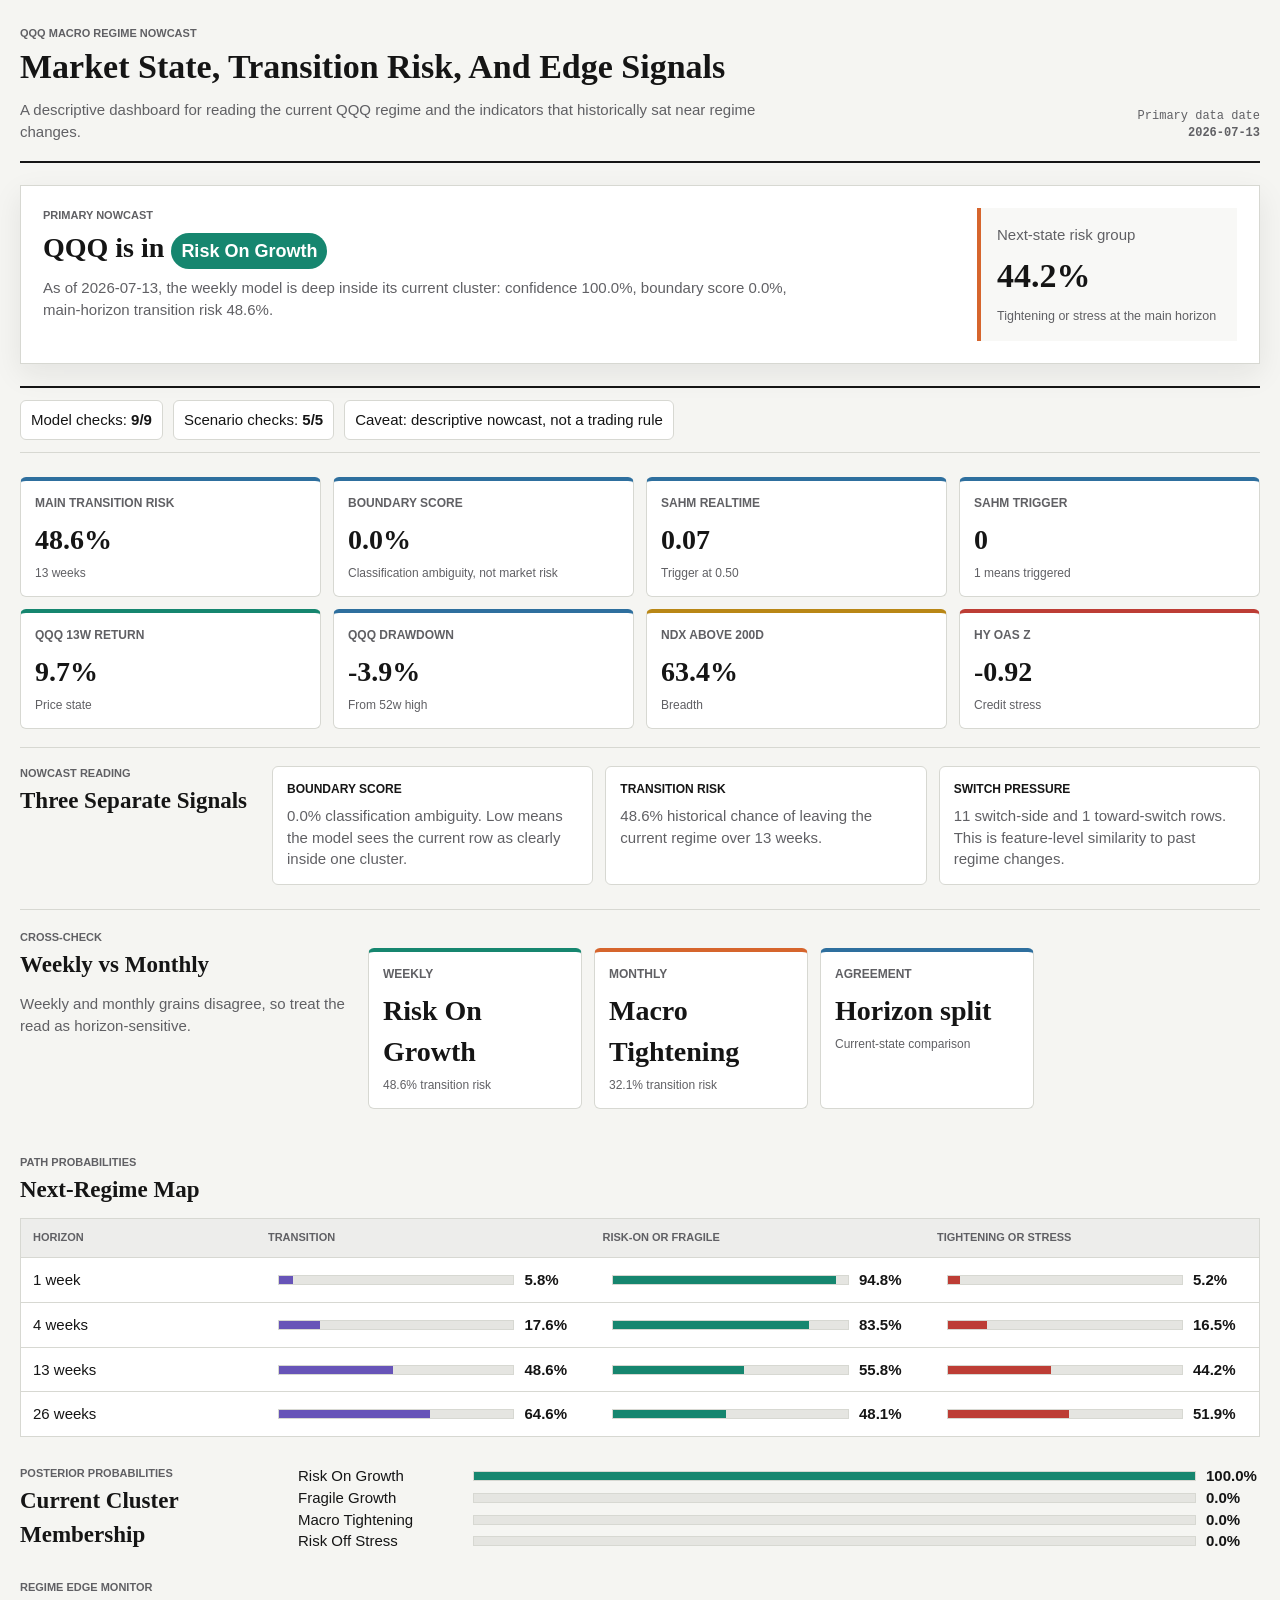
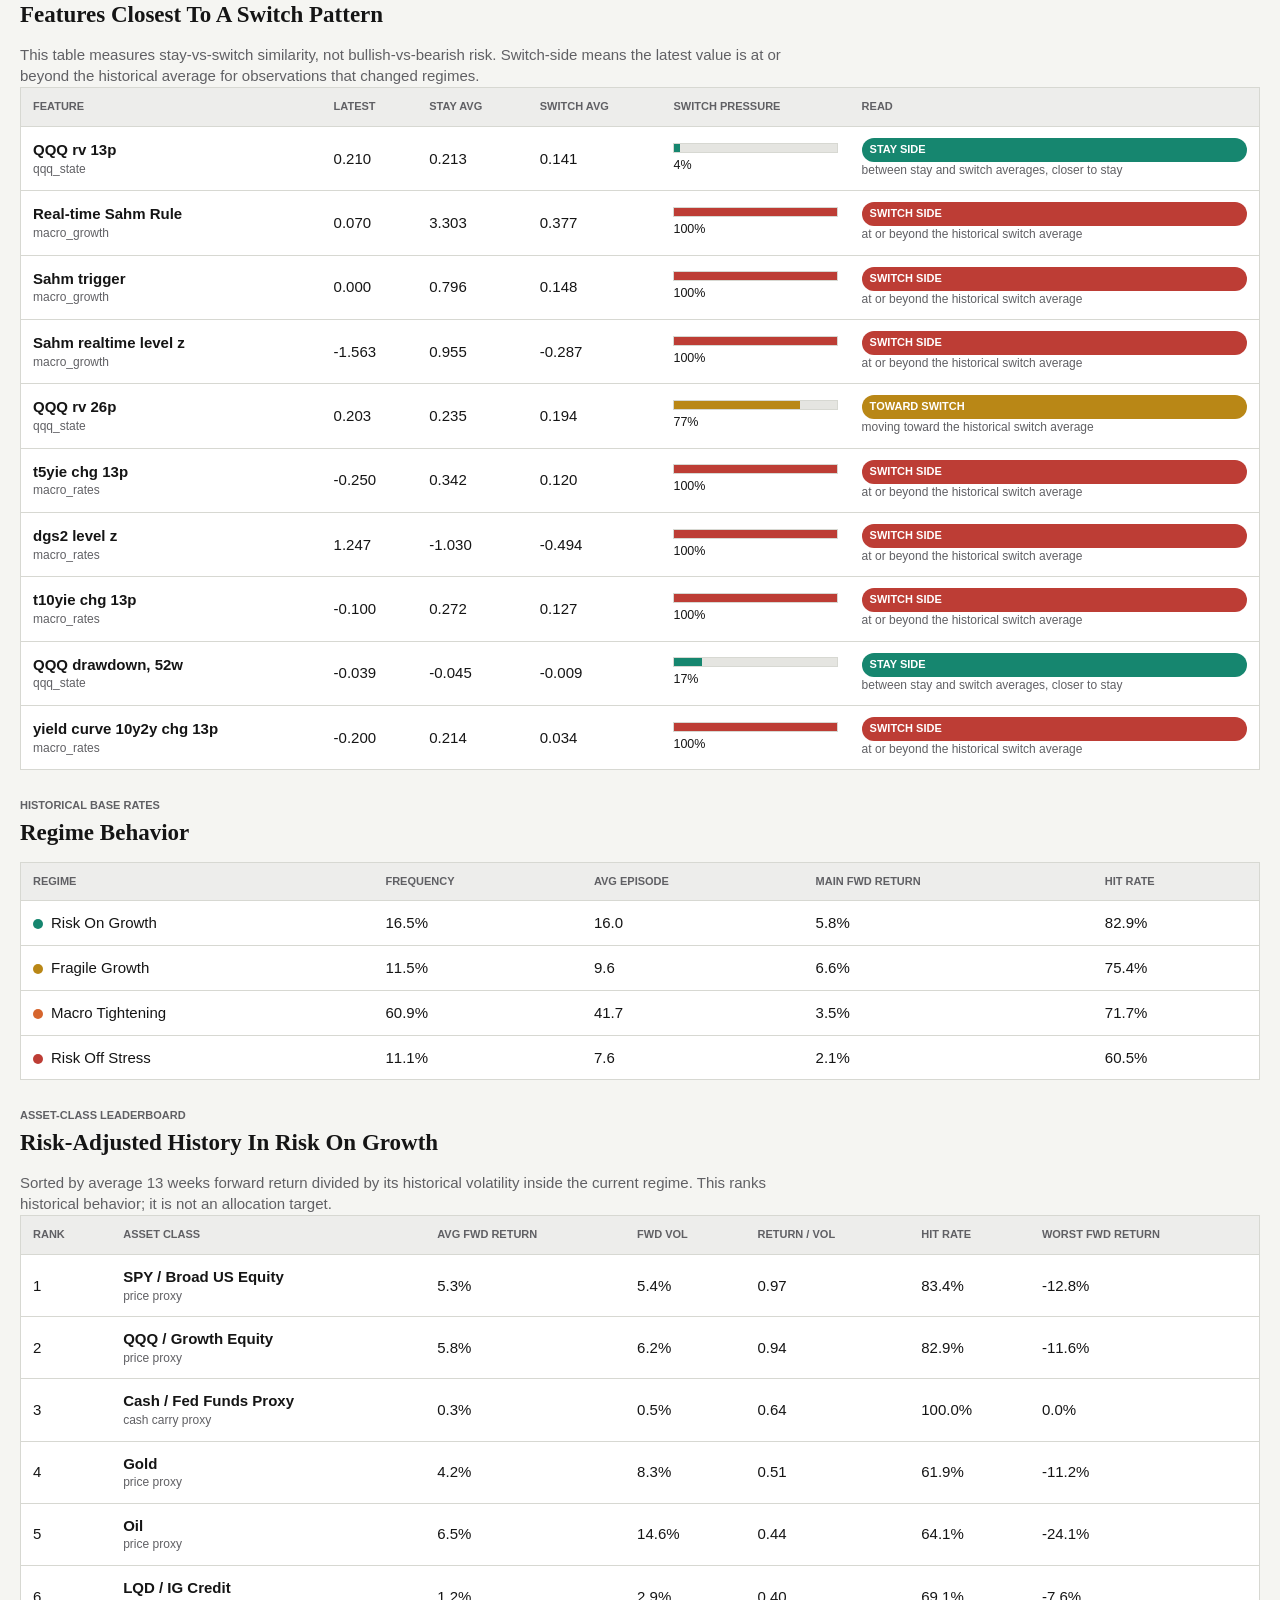
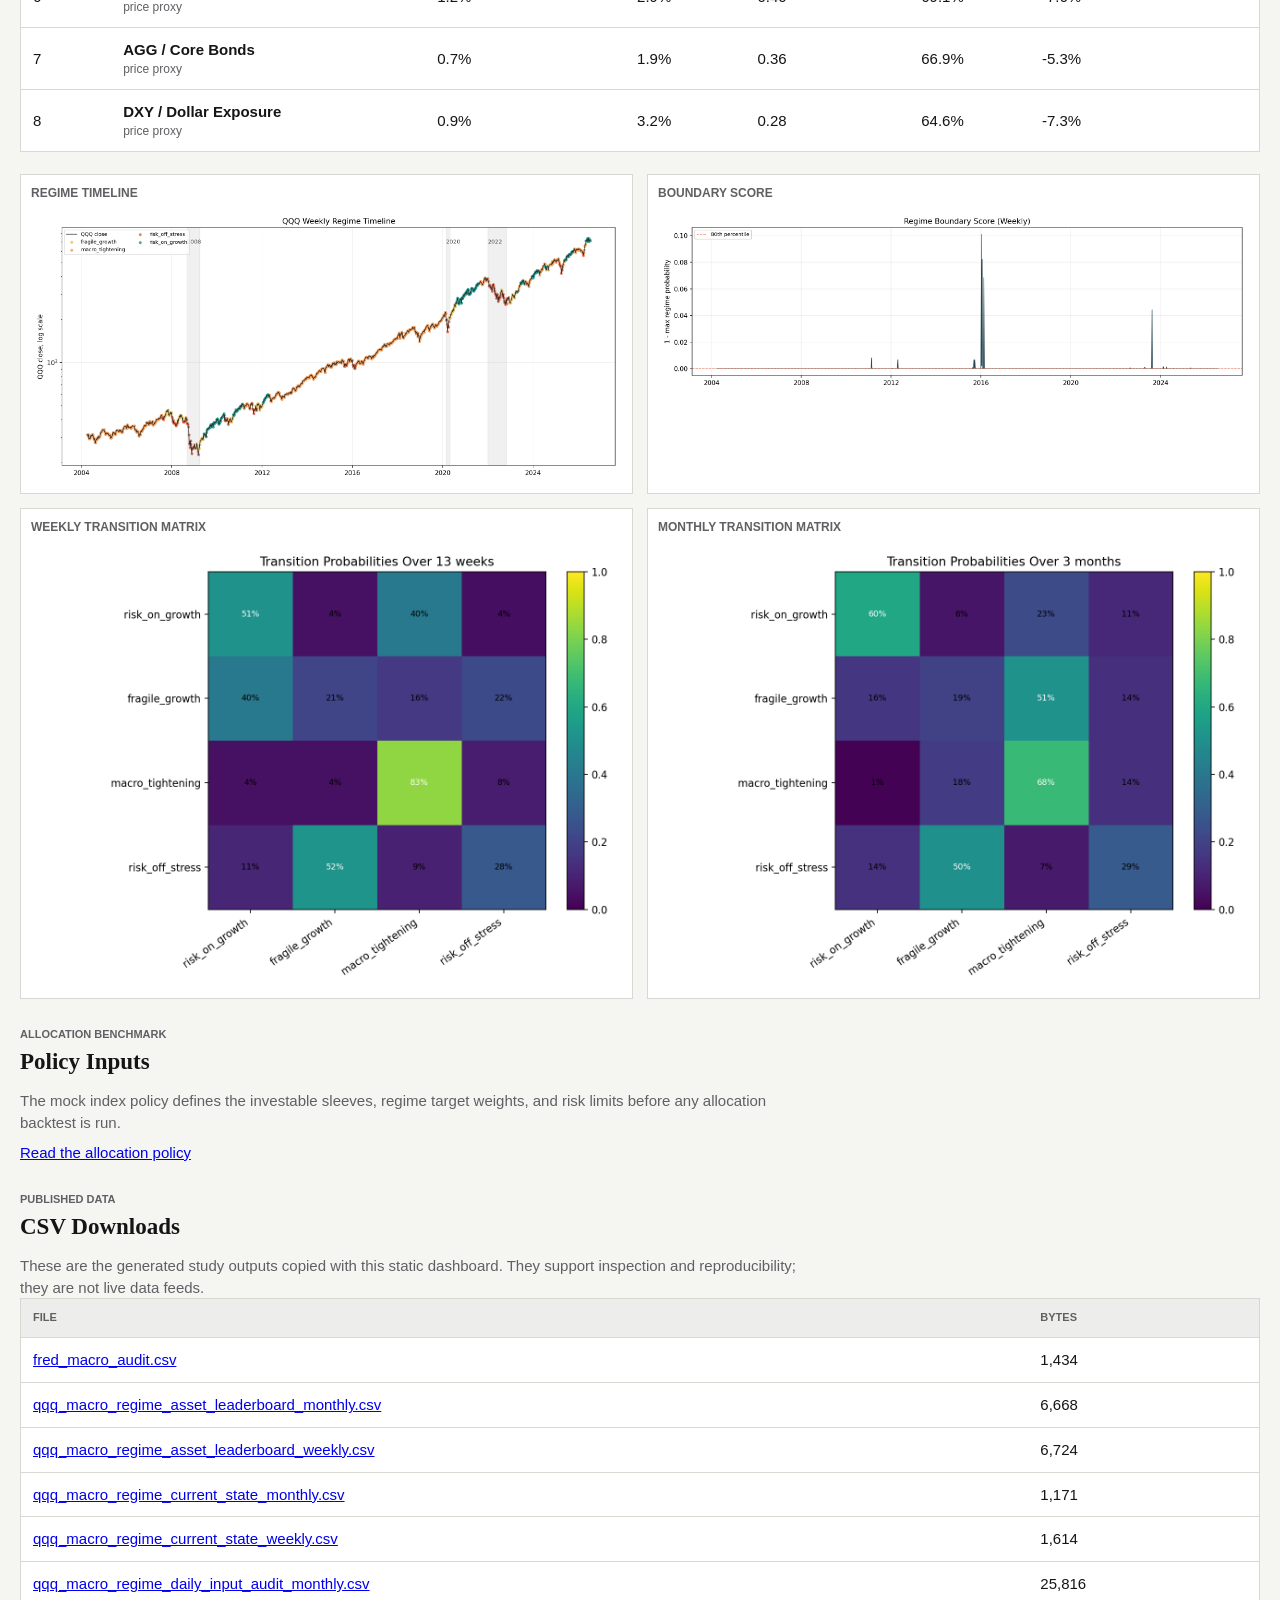
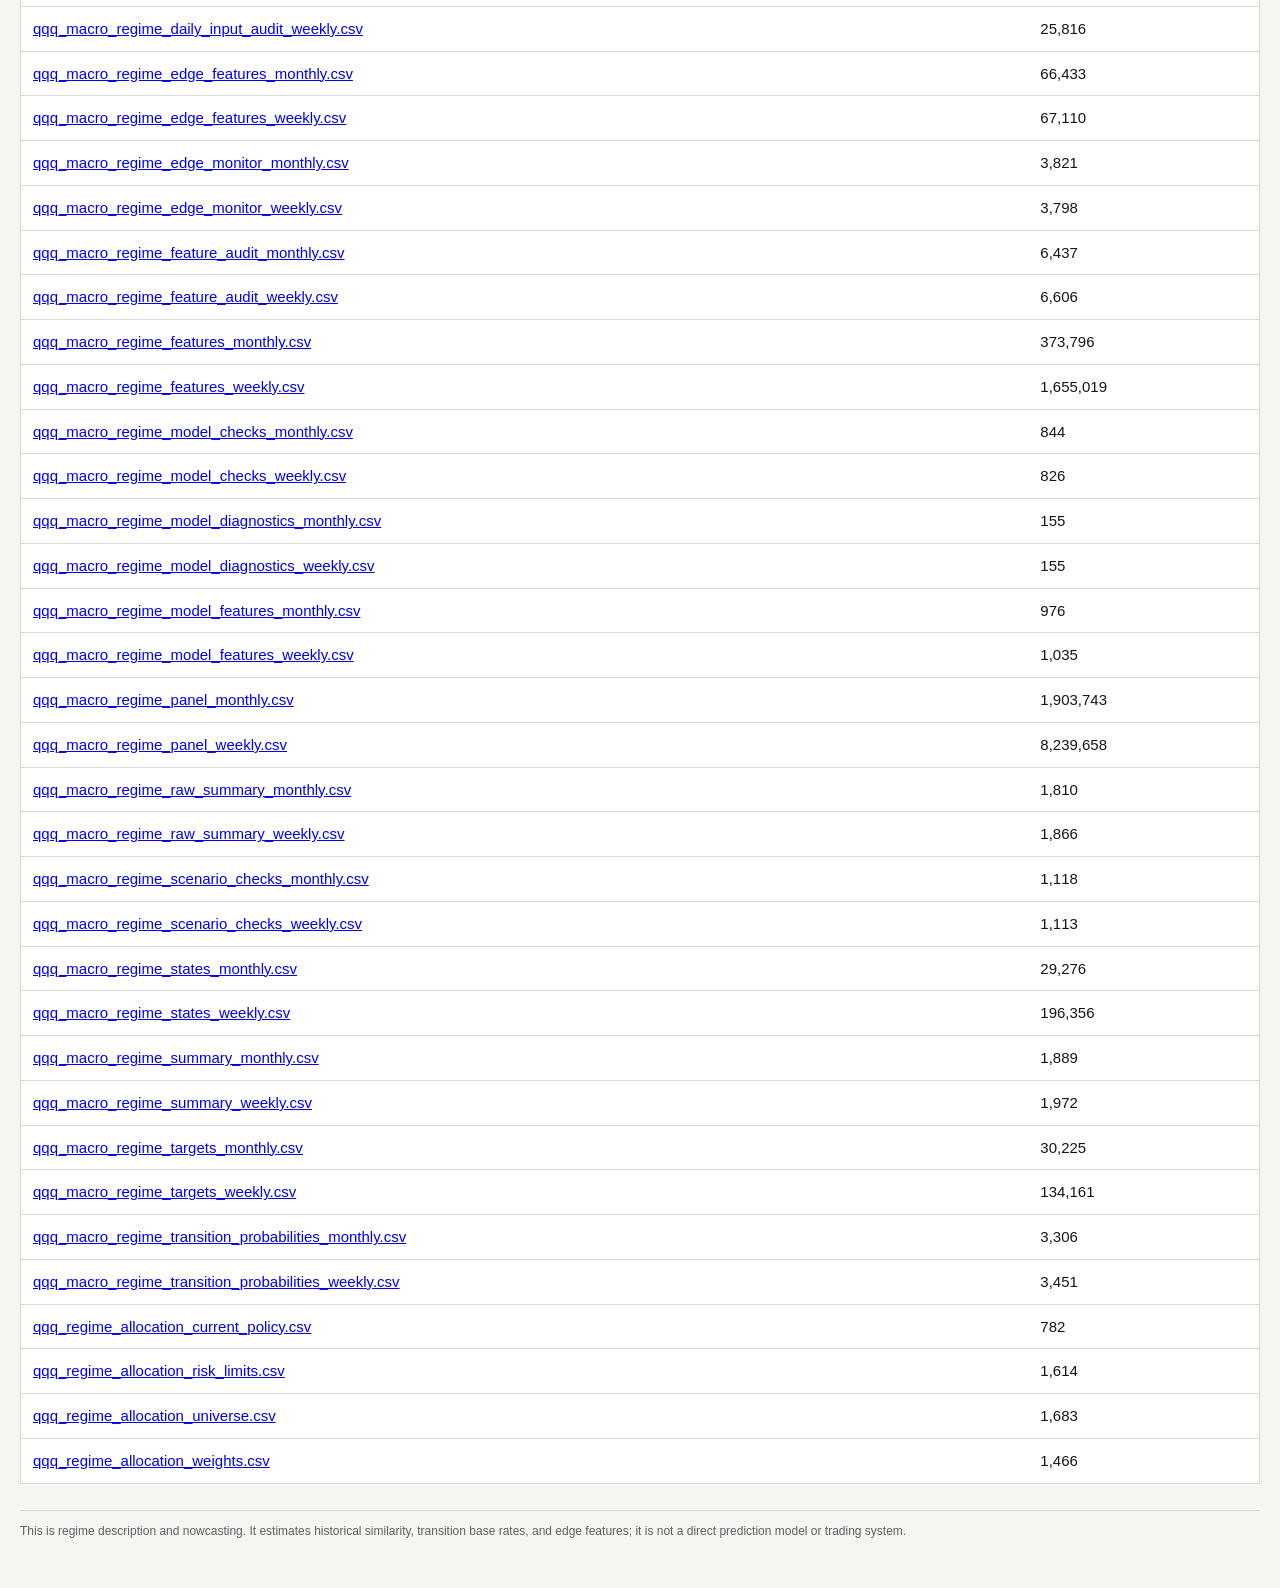
==== docs/qqq-regime-dashboard/index.html @ f5657d14 "Update QQQ regime dashboard 2026-07-14" ====
<!doctype html>
<html lang="en">
<head>
  <meta charset="utf-8">
  <meta name="viewport" content="width=device-width, initial-scale=1">
  <link rel="icon" href="data:,">
  <title>QQQ Macro Regime Nowcasting Dashboard</title>
  <style>
:root {
  --bg: #f5f5f2;
  --panel: #ffffff;
  --ink: #151515;
  --muted: #606064;
  --line: #d7d8d2;
  --green: #16866f;
  --amber: #b98716;
  --orange: #d6652d;
  --red: #bd3d35;
  --blue: #2e6f9e;
  --violet: #6754b8;
  --shadow: 0 10px 28px rgba(20, 20, 20, 0.08);
}
* { box-sizing: border-box; }
body {
  margin: 0;
  color: var(--ink);
  background: var(--bg);
  font-family: Avenir Next, Aptos, Helvetica Neue, Helvetica, sans-serif;
  font-size: 15px;
  line-height: 1.45;
}
main {
  width: min(1440px, calc(100% - 40px));
  margin: 0 auto;
  padding: 26px 0 48px;
}
.masthead {
  display: grid;
  grid-template-columns: minmax(0, 1fr) auto;
  gap: 24px;
  align-items: end;
  border-bottom: 2px solid var(--ink);
  padding-bottom: 18px;
}
.masthead h1 {
  margin: 0;
  font-family: Charter, Georgia, serif;
  font-size: 34px;
  font-weight: 700;
  letter-spacing: 0;
}
.masthead p, .section p, .current-strip p {
  margin: 8px 0 0;
  color: var(--muted);
  max-width: 780px;
}
.timestamp {
  text-align: right;
  font-family: SFMono-Regular, Consolas, monospace;
  color: var(--muted);
  font-size: 12px;
}
.eyebrow {
  font-size: 11px;
  font-weight: 800;
  text-transform: uppercase;
  color: var(--muted);
  letter-spacing: 0;
}
.current-strip {
  display: grid;
  grid-template-columns: minmax(0, 1fr) 260px;
  gap: 18px;
  align-items: stretch;
  margin: 22px 0;
  padding: 22px;
  border: 1px solid var(--line);
  background: var(--panel);
  box-shadow: var(--shadow);
}
.current-strip h1 {
  margin: 4px 0 0;
  font-family: Charter, Georgia, serif;
  font-size: 28px;
  letter-spacing: 0;
}
.regime-pill, .status-badge, .regime-dot {
  border-radius: 999px;
}
.regime-pill {
  display: inline-block;
  padding: 5px 10px;
  font-family: Avenir Next, Aptos, Helvetica Neue, Helvetica, sans-serif;
  font-size: 18px;
  color: #fff;
}
.risk-on { background: var(--green); }
.fragile { background: var(--amber); }
.tightening { background: var(--orange); }
.stress { background: var(--red); }
.neutral { background: var(--blue); }
.readout-box {
  border-left: 4px solid var(--orange);
  padding: 16px;
  background: #f8f8f6;
}
.readout-box span, .readout-box small {
  display: block;
  color: var(--muted);
}
.readout-box strong {
  display: block;
  margin: 6px 0;
  font-family: Charter, Georgia, serif;
  font-size: 34px;
}
.metric-grid, .comparison-grid {
  display: grid;
  grid-template-columns: repeat(4, minmax(160px, 1fr));
  gap: 12px;
  margin: 18px 0;
}
.reading-guide {
  display: grid;
  grid-template-columns: 240px repeat(3, minmax(180px, 1fr));
  gap: 12px;
  align-items: stretch;
  margin: 18px 0 24px;
  padding-top: 18px;
  border-top: 1px solid var(--line);
}
.reading-guide h2 {
  margin: 2px 0 0;
  font-family: Charter, Georgia, serif;
  font-size: 23px;
  letter-spacing: 0;
}
.reading-guide article {
  padding: 14px;
  border: 1px solid var(--line);
  background: var(--panel);
  border-radius: 6px;
}
.reading-guide strong {
  display: block;
  margin-bottom: 6px;
  font-size: 12px;
  text-transform: uppercase;
}
.reading-guide span {
  color: var(--muted);
}
.metric {
  min-height: 118px;
  padding: 14px;
  border: 1px solid var(--line);
  background: var(--panel);
  border-radius: 6px;
  border-top: 4px solid var(--blue);
}
.metric.risk-on { border-top-color: var(--green); background: var(--panel); color: var(--ink); }
.metric.fragile { border-top-color: var(--amber); background: var(--panel); color: var(--ink); }
.metric.tightening { border-top-color: var(--orange); background: var(--panel); color: var(--ink); }
.metric.stress { border-top-color: var(--red); background: var(--panel); color: var(--ink); }
.metric-label {
  color: var(--muted);
  font-size: 12px;
  font-weight: 800;
  text-transform: uppercase;
}
.metric-value {
  margin-top: 8px;
  font-family: Charter, Georgia, serif;
  font-size: 28px;
  font-weight: 700;
}
.metric-note {
  margin-top: 4px;
  color: var(--muted);
  font-size: 12px;
}
.section {
  margin: 22px 0;
  padding-top: 6px;
}
.section h2 {
  margin: 2px 0 12px;
  font-family: Charter, Georgia, serif;
  font-size: 23px;
  letter-spacing: 0;
}
.table-note {
  margin: -4px 0 12px;
  color: var(--muted);
  max-width: 850px;
}
.split-section {
  display: grid;
  grid-template-columns: 330px minmax(0, 1fr);
  gap: 18px;
  align-items: start;
  border-top: 1px solid var(--line);
  padding-top: 20px;
}
.compact-section {
  display: grid;
  grid-template-columns: 260px minmax(0, 1fr);
  column-gap: 18px;
  align-items: center;
}
.compact-section h2 { margin-bottom: 0; }
.dashboard-table {
  width: 100%;
  border-collapse: collapse;
  background: var(--panel);
  border: 1px solid var(--line);
}
.dashboard-table th {
  text-align: left;
  font-size: 11px;
  text-transform: uppercase;
  color: var(--muted);
  background: #ededeb;
}
.dashboard-table th, .dashboard-table td {
  padding: 11px 12px;
  border-bottom: 1px solid var(--line);
  vertical-align: middle;
}
.dashboard-table td span {
  display: block;
  color: var(--muted);
  font-size: 12px;
}
.horizon-table td:nth-child(n+2) { width: 27%; }
.prob-row {
  display: grid;
  grid-template-columns: 165px minmax(120px, 1fr) 54px;
  gap: 10px;
  align-items: center;
}
.horizon-table .prob-row {
  grid-template-columns: 0 minmax(100px, 1fr) 54px;
}
.prob-track, .edge-track {
  height: 10px;
  background: #e5e5e1;
  border: 1px solid var(--line);
}
.prob-fill, .edge-fill {
  height: 100%;
  background: var(--blue);
}
.prob-fill.risk-on { background: var(--green); }
.prob-fill.fragile { background: var(--amber); }
.prob-fill.tightening { background: var(--orange); }
.prob-fill.stress { background: var(--red); }
.prob-fill.accent { background: var(--violet); }
.edge-fill.toward-switch { background: var(--amber); }
.edge-fill.switch-side { background: var(--red); }
.edge-fill.stay-side { background: var(--green); }
.edge-fill.away { background: var(--blue); }
.status-badge {
  display: inline-block;
  padding: 4px 8px;
  color: #fff !important;
  font-size: 11px !important;
  text-transform: uppercase;
  font-weight: 800;
}
.status-badge.toward-switch { background: var(--amber); }
.status-badge.switch-side { background: var(--red); }
.status-badge.stay-side { background: var(--green); }
.status-badge.away { background: var(--blue); }
.status-badge.unavailable { background: var(--muted); }
.regime-dot {
  display: inline-block !important;
  width: 10px;
  height: 10px;
  margin-right: 8px;
  vertical-align: middle;
}
.quality-strip {
  display: flex;
  gap: 10px;
  flex-wrap: wrap;
  border-top: 2px solid var(--ink);
  border-bottom: 1px solid var(--line);
  padding: 12px 0;
  margin: 18px 0 24px;
}
.quality-strip span {
  padding: 8px 10px;
  background: var(--panel);
  border: 1px solid var(--line);
  border-radius: 6px;
}
.plot-grid {
  display: grid;
  grid-template-columns: repeat(2, minmax(0, 1fr));
  gap: 14px;
  margin-top: 22px;
}
figure {
  margin: 0;
  background: var(--panel);
  border: 1px solid var(--line);
  padding: 10px;
}
figcaption {
  margin-bottom: 8px;
  color: var(--muted);
  font-size: 12px;
  font-weight: 800;
  text-transform: uppercase;
}
img {
  display: block;
  width: 100%;
  height: auto;
}
footer {
  margin-top: 26px;
  color: var(--muted);
  font-size: 12px;
  border-top: 1px solid var(--line);
  padding-top: 12px;
}
@media (max-width: 980px) {
  main { width: min(100% - 24px, 760px); }
  .masthead, .current-strip, .split-section, .compact-section, .reading-guide { grid-template-columns: 1fr; }
  .timestamp { text-align: left; }
  .metric-grid, .comparison-grid, .plot-grid { grid-template-columns: 1fr 1fr; }
  .prob-row { grid-template-columns: 120px minmax(80px, 1fr) 50px; }
  .dashboard-table { font-size: 13px; }
}
@media (max-width: 640px) {
  main { width: min(100% - 16px, 560px); padding-top: 16px; }
  .masthead h1 { font-size: 28px; }
  .current-strip h1 { font-size: 23px; }
  .metric-grid, .comparison-grid, .plot-grid { grid-template-columns: 1fr; }
  .dashboard-table { display: block; overflow-x: auto; white-space: nowrap; }
}
</style>
</head>
<body>
  <main>
    <header class="masthead">
      <div>
        <div class="eyebrow">QQQ macro regime nowcast</div>
        <h1>Market State, Transition Risk, And Edge Signals</h1>
        <p>A descriptive dashboard for reading the current QQQ regime and the indicators that historically sat near regime changes.</p>
      </div>
      <div class="timestamp">
        <div>Primary data date</div>
        <strong>2026-07-13</strong>
      </div>
    </header>
    <section class="current-strip"><div><div class="eyebrow">Primary nowcast</div><h1>QQQ is in <span class="regime-pill risk-on">Risk On Growth</span></h1><p>As of 2026-07-13, the weekly model is deep inside its current cluster: confidence 100.0%, boundary score 0.0%, main-horizon transition risk 48.6%.</p></div><div class="readout-box"><span>Next-state risk group</span><strong>44.2%</strong><small>Tightening or stress at the main horizon</small></div></section>
    <section class="quality-strip"><span>Model checks: <strong>9/9</strong></span><span>Scenario checks: <strong>5/5</strong></span><span>Caveat: descriptive nowcast, not a trading rule</span></section>
    <section class="metric-grid"><article class="metric neutral"><div class="metric-label">Main transition risk</div><div class="metric-value">48.6%</div><div class="metric-note">13 weeks</div></article><article class="metric neutral"><div class="metric-label">Boundary score</div><div class="metric-value">0.0%</div><div class="metric-note">Classification ambiguity, not market risk</div></article><article class="metric neutral"><div class="metric-label">Sahm realtime</div><div class="metric-value">0.07</div><div class="metric-note">Trigger at 0.50</div></article><article class="metric neutral"><div class="metric-label">Sahm trigger</div><div class="metric-value">0</div><div class="metric-note">1 means triggered</div></article><article class="metric risk-on"><div class="metric-label">QQQ 13w return</div><div class="metric-value">9.7%</div><div class="metric-note">Price state</div></article><article class="metric neutral"><div class="metric-label">QQQ drawdown</div><div class="metric-value">-3.9%</div><div class="metric-note">From 52w high</div></article><article class="metric fragile"><div class="metric-label">NDX above 200d</div><div class="metric-value">63.4%</div><div class="metric-note">Breadth</div></article><article class="metric stress"><div class="metric-label">HY OAS z</div><div class="metric-value">-0.92</div><div class="metric-note">Credit stress</div></article></section>
    <section class="reading-guide"><div><div class="eyebrow">Nowcast reading</div><h2>Three Separate Signals</h2></div><article><strong>Boundary score</strong><span>0.0% classification ambiguity. Low means the model sees the current row as clearly inside one cluster.</span></article><article><strong>Transition risk</strong><span>48.6% historical chance of leaving the current regime over 13 weeks.</span></article><article><strong>Switch pressure</strong><span>11 switch-side and 1 toward-switch rows. This is feature-level similarity to past regime changes.</span></article></section>
    <section class="section split-section"><div><div class="eyebrow">Cross-check</div><h2>Weekly vs Monthly</h2><p>Weekly and monthly grains disagree, so treat the read as horizon-sensitive.</p></div><div class="comparison-grid"><article class="metric risk-on"><div class="metric-label">Weekly</div><div class="metric-value">Risk On Growth</div><div class="metric-note">48.6% transition risk</div></article><article class="metric tightening"><div class="metric-label">Monthly</div><div class="metric-value">Macro Tightening</div><div class="metric-note">32.1% transition risk</div></article><article class="metric neutral"><div class="metric-label">Agreement</div><div class="metric-value">Horizon split</div><div class="metric-note">Current-state comparison</div></article></div></section>
    <section class="section"><div class="section-heading"><div><div class="eyebrow">Path probabilities</div><h2>Next-Regime Map</h2></div></div><table class="dashboard-table horizon-table"><thead><tr><th>Horizon</th><th>Transition</th><th>Risk-on or fragile</th><th>Tightening or stress</th></tr></thead><tbody><tr><td>1 week</td><td><div class="prob-row"><span></span><div class="prob-track"><div class="prob-fill accent" style="width:5.8%"></div></div><strong>5.8%</strong></div></td><td><div class="prob-row"><span></span><div class="prob-track"><div class="prob-fill risk-on" style="width:94.8%"></div></div><strong>94.8%</strong></div></td><td><div class="prob-row"><span></span><div class="prob-track"><div class="prob-fill stress" style="width:5.2%"></div></div><strong>5.2%</strong></div></td></tr><tr><td>4 weeks</td><td><div class="prob-row"><span></span><div class="prob-track"><div class="prob-fill accent" style="width:17.6%"></div></div><strong>17.6%</strong></div></td><td><div class="prob-row"><span></span><div class="prob-track"><div class="prob-fill risk-on" style="width:83.5%"></div></div><strong>83.5%</strong></div></td><td><div class="prob-row"><span></span><div class="prob-track"><div class="prob-fill stress" style="width:16.5%"></div></div><strong>16.5%</strong></div></td></tr><tr><td>13 weeks</td><td><div class="prob-row"><span></span><div class="prob-track"><div class="prob-fill accent" style="width:48.6%"></div></div><strong>48.6%</strong></div></td><td><div class="prob-row"><span></span><div class="prob-track"><div class="prob-fill risk-on" style="width:55.8%"></div></div><strong>55.8%</strong></div></td><td><div class="prob-row"><span></span><div class="prob-track"><div class="prob-fill stress" style="width:44.2%"></div></div><strong>44.2%</strong></div></td></tr><tr><td>26 weeks</td><td><div class="prob-row"><span></span><div class="prob-track"><div class="prob-fill accent" style="width:64.6%"></div></div><strong>64.6%</strong></div></td><td><div class="prob-row"><span></span><div class="prob-track"><div class="prob-fill risk-on" style="width:48.1%"></div></div><strong>48.1%</strong></div></td><td><div class="prob-row"><span></span><div class="prob-track"><div class="prob-fill stress" style="width:51.9%"></div></div><strong>51.9%</strong></div></td></tr></tbody></table></section>
    <section class="section compact-section"><div><div class="eyebrow">Posterior probabilities</div><h2>Current Cluster Membership</h2></div><div class="probability-panel"><div class="prob-row"><span>Risk On Growth</span><div class="prob-track"><div class="prob-fill risk-on" style="width:100.0%"></div></div><strong>100.0%</strong></div><div class="prob-row"><span>Fragile Growth</span><div class="prob-track"><div class="prob-fill fragile" style="width:0.0%"></div></div><strong>0.0%</strong></div><div class="prob-row"><span>Macro Tightening</span><div class="prob-track"><div class="prob-fill tightening" style="width:0.0%"></div></div><strong>0.0%</strong></div><div class="prob-row"><span>Risk Off Stress</span><div class="prob-track"><div class="prob-fill stress" style="width:0.0%"></div></div><strong>0.0%</strong></div></div></section>
    <section class="section"><div class="section-heading"><div><div class="eyebrow">Regime edge monitor</div><h2>Features Closest To A Switch Pattern</h2></div></div><p class="table-note">This table measures stay-vs-switch similarity, not bullish-vs-bearish risk. Switch-side means the latest value is at or beyond the historical average for observations that changed regimes.</p><table class="dashboard-table edge-table"><thead><tr><th>Feature</th><th>Latest</th><th>Stay avg</th><th>Switch avg</th><th>Switch pressure</th><th>Read</th></tr></thead><tbody><tr><td><strong>QQQ rv 13p</strong><span>qqq_state</span></td><td>0.210</td><td>0.213</td><td>0.141</td><td><div class="edge-track"><div class="edge-fill stay-side" style="width:3.6%"></div></div><small>4%</small></td><td><span class="status-badge stay-side">stay side</span><span>between stay and switch averages, closer to stay</span></td></tr><tr><td><strong>Real-time Sahm Rule</strong><span>macro_growth</span></td><td>0.070</td><td>3.303</td><td>0.377</td><td><div class="edge-track"><div class="edge-fill switch-side" style="width:100.0%"></div></div><small>100%</small></td><td><span class="status-badge switch-side">switch side</span><span>at or beyond the historical switch average</span></td></tr><tr><td><strong>Sahm trigger</strong><span>macro_growth</span></td><td>0.000</td><td>0.796</td><td>0.148</td><td><div class="edge-track"><div class="edge-fill switch-side" style="width:100.0%"></div></div><small>100%</small></td><td><span class="status-badge switch-side">switch side</span><span>at or beyond the historical switch average</span></td></tr><tr><td><strong>Sahm realtime level z</strong><span>macro_growth</span></td><td>-1.563</td><td>0.955</td><td>-0.287</td><td><div class="edge-track"><div class="edge-fill switch-side" style="width:100.0%"></div></div><small>100%</small></td><td><span class="status-badge switch-side">switch side</span><span>at or beyond the historical switch average</span></td></tr><tr><td><strong>QQQ rv 26p</strong><span>qqq_state</span></td><td>0.203</td><td>0.235</td><td>0.194</td><td><div class="edge-track"><div class="edge-fill toward-switch" style="width:77.3%"></div></div><small>77%</small></td><td><span class="status-badge toward-switch">toward switch</span><span>moving toward the historical switch average</span></td></tr><tr><td><strong>t5yie chg 13p</strong><span>macro_rates</span></td><td>-0.250</td><td>0.342</td><td>0.120</td><td><div class="edge-track"><div class="edge-fill switch-side" style="width:100.0%"></div></div><small>100%</small></td><td><span class="status-badge switch-side">switch side</span><span>at or beyond the historical switch average</span></td></tr><tr><td><strong>dgs2 level z</strong><span>macro_rates</span></td><td>1.247</td><td>-1.030</td><td>-0.494</td><td><div class="edge-track"><div class="edge-fill switch-side" style="width:100.0%"></div></div><small>100%</small></td><td><span class="status-badge switch-side">switch side</span><span>at or beyond the historical switch average</span></td></tr><tr><td><strong>t10yie chg 13p</strong><span>macro_rates</span></td><td>-0.100</td><td>0.272</td><td>0.127</td><td><div class="edge-track"><div class="edge-fill switch-side" style="width:100.0%"></div></div><small>100%</small></td><td><span class="status-badge switch-side">switch side</span><span>at or beyond the historical switch average</span></td></tr><tr><td><strong>QQQ drawdown, 52w</strong><span>qqq_state</span></td><td>-0.039</td><td>-0.045</td><td>-0.009</td><td><div class="edge-track"><div class="edge-fill stay-side" style="width:16.7%"></div></div><small>17%</small></td><td><span class="status-badge stay-side">stay side</span><span>between stay and switch averages, closer to stay</span></td></tr><tr><td><strong>yield curve 10y2y chg 13p</strong><span>macro_rates</span></td><td>-0.200</td><td>0.214</td><td>0.034</td><td><div class="edge-track"><div class="edge-fill switch-side" style="width:100.0%"></div></div><small>100%</small></td><td><span class="status-badge switch-side">switch side</span><span>at or beyond the historical switch average</span></td></tr></tbody></table></section>
    <section class="section"><div class="eyebrow">Historical base rates</div><h2>Regime Behavior</h2><table class="dashboard-table"><thead><tr><th>Regime</th><th>Frequency</th><th>Avg episode</th><th>Main fwd return</th><th>Hit rate</th></tr></thead><tbody><tr><td><span class="regime-dot risk-on"></span>Risk On Growth</td><td>16.5%</td><td>16.0</td><td>5.8%</td><td>82.9%</td></tr><tr><td><span class="regime-dot fragile"></span>Fragile Growth</td><td>11.5%</td><td>9.6</td><td>6.6%</td><td>75.4%</td></tr><tr><td><span class="regime-dot tightening"></span>Macro Tightening</td><td>60.9%</td><td>41.7</td><td>3.5%</td><td>71.7%</td></tr><tr><td><span class="regime-dot stress"></span>Risk Off Stress</td><td>11.1%</td><td>7.6</td><td>2.1%</td><td>60.5%</td></tr></tbody></table></section>
    <section class="section"><div class="eyebrow">Asset-class leaderboard</div><h2>Risk-Adjusted History In Risk On Growth</h2><p class="table-note">Sorted by average 13 weeks forward return divided by its historical volatility inside the current regime. This ranks historical behavior; it is not an allocation target.</p><table class="dashboard-table"><thead><tr><th>Rank</th><th>Asset class</th><th>Avg fwd return</th><th>Fwd vol</th><th>Return / vol</th><th>Hit rate</th><th>Worst fwd return</th></tr></thead><tbody><tr><td>1</td><td><strong>SPY / Broad US Equity</strong><span>price proxy</span></td><td>5.3%</td><td>5.4%</td><td>0.97</td><td>83.4%</td><td>-12.8%</td></tr><tr><td>2</td><td><strong>QQQ / Growth Equity</strong><span>price proxy</span></td><td>5.8%</td><td>6.2%</td><td>0.94</td><td>82.9%</td><td>-11.6%</td></tr><tr><td>3</td><td><strong>Cash / Fed Funds Proxy</strong><span>cash carry proxy</span></td><td>0.3%</td><td>0.5%</td><td>0.64</td><td>100.0%</td><td>0.0%</td></tr><tr><td>4</td><td><strong>Gold</strong><span>price proxy</span></td><td>4.2%</td><td>8.3%</td><td>0.51</td><td>61.9%</td><td>-11.2%</td></tr><tr><td>5</td><td><strong>Oil</strong><span>price proxy</span></td><td>6.5%</td><td>14.6%</td><td>0.44</td><td>64.1%</td><td>-24.1%</td></tr><tr><td>6</td><td><strong>LQD / IG Credit</strong><span>price proxy</span></td><td>1.2%</td><td>2.9%</td><td>0.40</td><td>69.1%</td><td>-7.6%</td></tr><tr><td>7</td><td><strong>AGG / Core Bonds</strong><span>price proxy</span></td><td>0.7%</td><td>1.9%</td><td>0.36</td><td>66.9%</td><td>-5.3%</td></tr><tr><td>8</td><td><strong>DXY / Dollar Exposure</strong><span>price proxy</span></td><td>0.9%</td><td>3.2%</td><td>0.28</td><td>64.6%</td><td>-7.3%</td></tr></tbody></table></section>
    <section class="plot-grid"><figure><figcaption>Regime timeline</figcaption><img src="plots/qqq_regime_timeline_weekly.png" alt="QQQ weekly regime timeline"></figure><figure><figcaption>Boundary score</figcaption><img src="plots/qqq_boundary_score_weekly.png" alt="QQQ weekly boundary score"></figure><figure><figcaption>Weekly transition matrix</figcaption><img src="plots/qqq_transition_heatmap_13p_weekly.png" alt="Weekly transition heatmap"></figure><figure><figcaption>Monthly transition matrix</figcaption><img src="plots/qqq_transition_heatmap_3p_monthly.png" alt="Monthly transition heatmap"></figure></section>
    <section class="section">
  <div class="eyebrow">Allocation benchmark</div>
  <h2>Policy Inputs</h2>
  <p class="table-note">The mock index policy defines the investable sleeves, regime target weights, and risk limits before any allocation backtest is run.</p>
  <p><a href="allocation_policy.md">Read the allocation policy</a></p>
</section>
<section class="section">
  <div class="eyebrow">Published data</div>
  <h2>CSV Downloads</h2>
  <p class="table-note">These are the generated study outputs copied with this static dashboard. They support inspection and reproducibility; they are not live data feeds.</p>
  <table class="dashboard-table">
    <thead><tr><th>File</th><th>Bytes</th></tr></thead>
    <tbody><tr><td><a href="data/fred_macro_audit.csv">fred_macro_audit.csv</a></td><td>1,434</td></tr><tr><td><a href="data/qqq_macro_regime_asset_leaderboard_monthly.csv">qqq_macro_regime_asset_leaderboard_monthly.csv</a></td><td>6,668</td></tr><tr><td><a href="data/qqq_macro_regime_asset_leaderboard_weekly.csv">qqq_macro_regime_asset_leaderboard_weekly.csv</a></td><td>6,724</td></tr><tr><td><a href="data/qqq_macro_regime_current_state_monthly.csv">qqq_macro_regime_current_state_monthly.csv</a></td><td>1,171</td></tr><tr><td><a href="data/qqq_macro_regime_current_state_weekly.csv">qqq_macro_regime_current_state_weekly.csv</a></td><td>1,614</td></tr><tr><td><a href="data/qqq_macro_regime_daily_input_audit_monthly.csv">qqq_macro_regime_daily_input_audit_monthly.csv</a></td><td>25,816</td></tr><tr><td><a href="data/qqq_macro_regime_daily_input_audit_weekly.csv">qqq_macro_regime_daily_input_audit_weekly.csv</a></td><td>25,816</td></tr><tr><td><a href="data/qqq_macro_regime_edge_features_monthly.csv">qqq_macro_regime_edge_features_monthly.csv</a></td><td>66,433</td></tr><tr><td><a href="data/qqq_macro_regime_edge_features_weekly.csv">qqq_macro_regime_edge_features_weekly.csv</a></td><td>67,110</td></tr><tr><td><a href="data/qqq_macro_regime_edge_monitor_monthly.csv">qqq_macro_regime_edge_monitor_monthly.csv</a></td><td>3,821</td></tr><tr><td><a href="data/qqq_macro_regime_edge_monitor_weekly.csv">qqq_macro_regime_edge_monitor_weekly.csv</a></td><td>3,798</td></tr><tr><td><a href="data/qqq_macro_regime_feature_audit_monthly.csv">qqq_macro_regime_feature_audit_monthly.csv</a></td><td>6,437</td></tr><tr><td><a href="data/qqq_macro_regime_feature_audit_weekly.csv">qqq_macro_regime_feature_audit_weekly.csv</a></td><td>6,606</td></tr><tr><td><a href="data/qqq_macro_regime_features_monthly.csv">qqq_macro_regime_features_monthly.csv</a></td><td>373,796</td></tr><tr><td><a href="data/qqq_macro_regime_features_weekly.csv">qqq_macro_regime_features_weekly.csv</a></td><td>1,655,019</td></tr><tr><td><a href="data/qqq_macro_regime_model_checks_monthly.csv">qqq_macro_regime_model_checks_monthly.csv</a></td><td>844</td></tr><tr><td><a href="data/qqq_macro_regime_model_checks_weekly.csv">qqq_macro_regime_model_checks_weekly.csv</a></td><td>826</td></tr><tr><td><a href="data/qqq_macro_regime_model_diagnostics_monthly.csv">qqq_macro_regime_model_diagnostics_monthly.csv</a></td><td>155</td></tr><tr><td><a href="data/qqq_macro_regime_model_diagnostics_weekly.csv">qqq_macro_regime_model_diagnostics_weekly.csv</a></td><td>155</td></tr><tr><td><a href="data/qqq_macro_regime_model_features_monthly.csv">qqq_macro_regime_model_features_monthly.csv</a></td><td>976</td></tr><tr><td><a href="data/qqq_macro_regime_model_features_weekly.csv">qqq_macro_regime_model_features_weekly.csv</a></td><td>1,035</td></tr><tr><td><a href="data/qqq_macro_regime_panel_monthly.csv">qqq_macro_regime_panel_monthly.csv</a></td><td>1,903,743</td></tr><tr><td><a href="data/qqq_macro_regime_panel_weekly.csv">qqq_macro_regime_panel_weekly.csv</a></td><td>8,239,658</td></tr><tr><td><a href="data/qqq_macro_regime_raw_summary_monthly.csv">qqq_macro_regime_raw_summary_monthly.csv</a></td><td>1,810</td></tr><tr><td><a href="data/qqq_macro_regime_raw_summary_weekly.csv">qqq_macro_regime_raw_summary_weekly.csv</a></td><td>1,866</td></tr><tr><td><a href="data/qqq_macro_regime_scenario_checks_monthly.csv">qqq_macro_regime_scenario_checks_monthly.csv</a></td><td>1,118</td></tr><tr><td><a href="data/qqq_macro_regime_scenario_checks_weekly.csv">qqq_macro_regime_scenario_checks_weekly.csv</a></td><td>1,113</td></tr><tr><td><a href="data/qqq_macro_regime_states_monthly.csv">qqq_macro_regime_states_monthly.csv</a></td><td>29,276</td></tr><tr><td><a href="data/qqq_macro_regime_states_weekly.csv">qqq_macro_regime_states_weekly.csv</a></td><td>196,356</td></tr><tr><td><a href="data/qqq_macro_regime_summary_monthly.csv">qqq_macro_regime_summary_monthly.csv</a></td><td>1,889</td></tr><tr><td><a href="data/qqq_macro_regime_summary_weekly.csv">qqq_macro_regime_summary_weekly.csv</a></td><td>1,972</td></tr><tr><td><a href="data/qqq_macro_regime_targets_monthly.csv">qqq_macro_regime_targets_monthly.csv</a></td><td>30,225</td></tr><tr><td><a href="data/qqq_macro_regime_targets_weekly.csv">qqq_macro_regime_targets_weekly.csv</a></td><td>134,161</td></tr><tr><td><a href="data/qqq_macro_regime_transition_probabilities_monthly.csv">qqq_macro_regime_transition_probabilities_monthly.csv</a></td><td>3,306</td></tr><tr><td><a href="data/qqq_macro_regime_transition_probabilities_weekly.csv">qqq_macro_regime_transition_probabilities_weekly.csv</a></td><td>3,451</td></tr><tr><td><a href="data/qqq_regime_allocation_current_policy.csv">qqq_regime_allocation_current_policy.csv</a></td><td>782</td></tr><tr><td><a href="data/qqq_regime_allocation_risk_limits.csv">qqq_regime_allocation_risk_limits.csv</a></td><td>1,614</td></tr><tr><td><a href="data/qqq_regime_allocation_universe.csv">qqq_regime_allocation_universe.csv</a></td><td>1,683</td></tr><tr><td><a href="data/qqq_regime_allocation_weights.csv">qqq_regime_allocation_weights.csv</a></td><td>1,466</td></tr></tbody>
  </table>
</section>
<footer>
      This is regime description and nowcasting. It estimates historical similarity, transition base rates, and edge features; it is not a direct prediction model or trading system.
    </footer>
  </main>
</body>
</html>
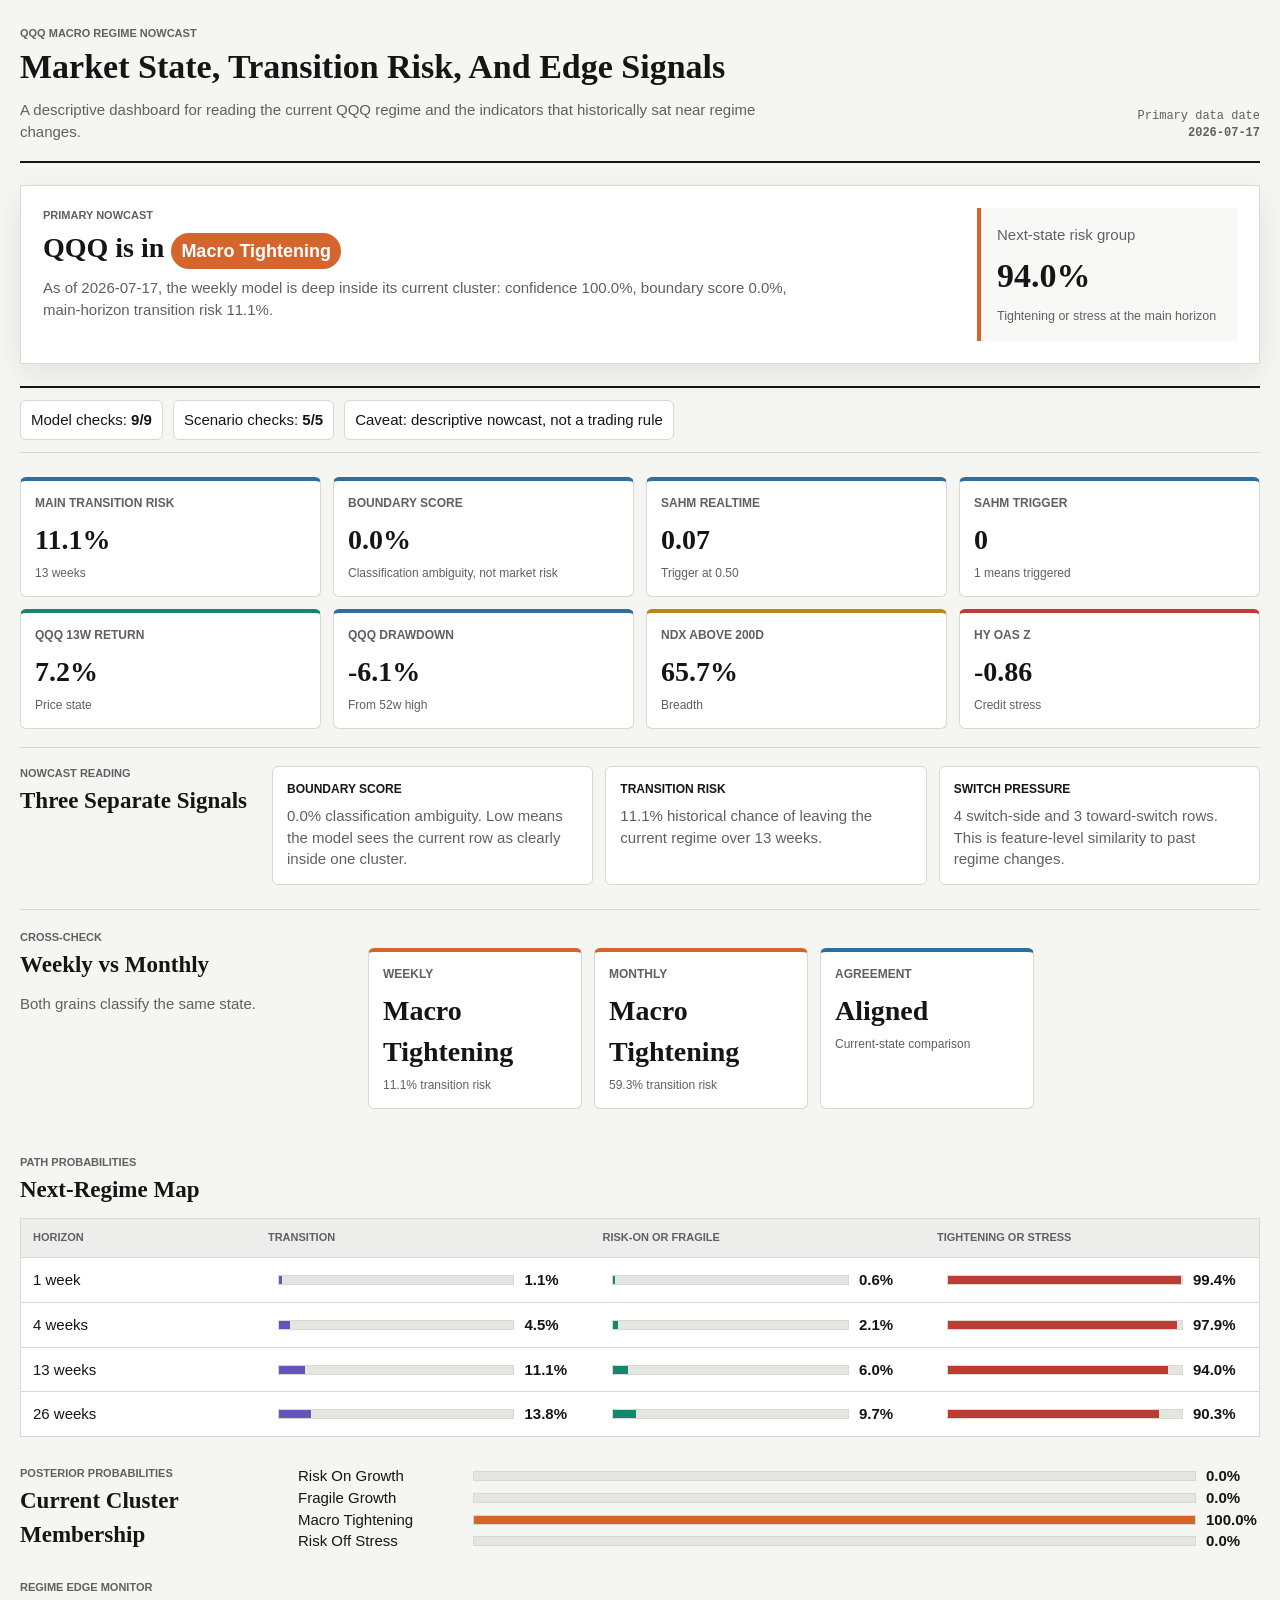
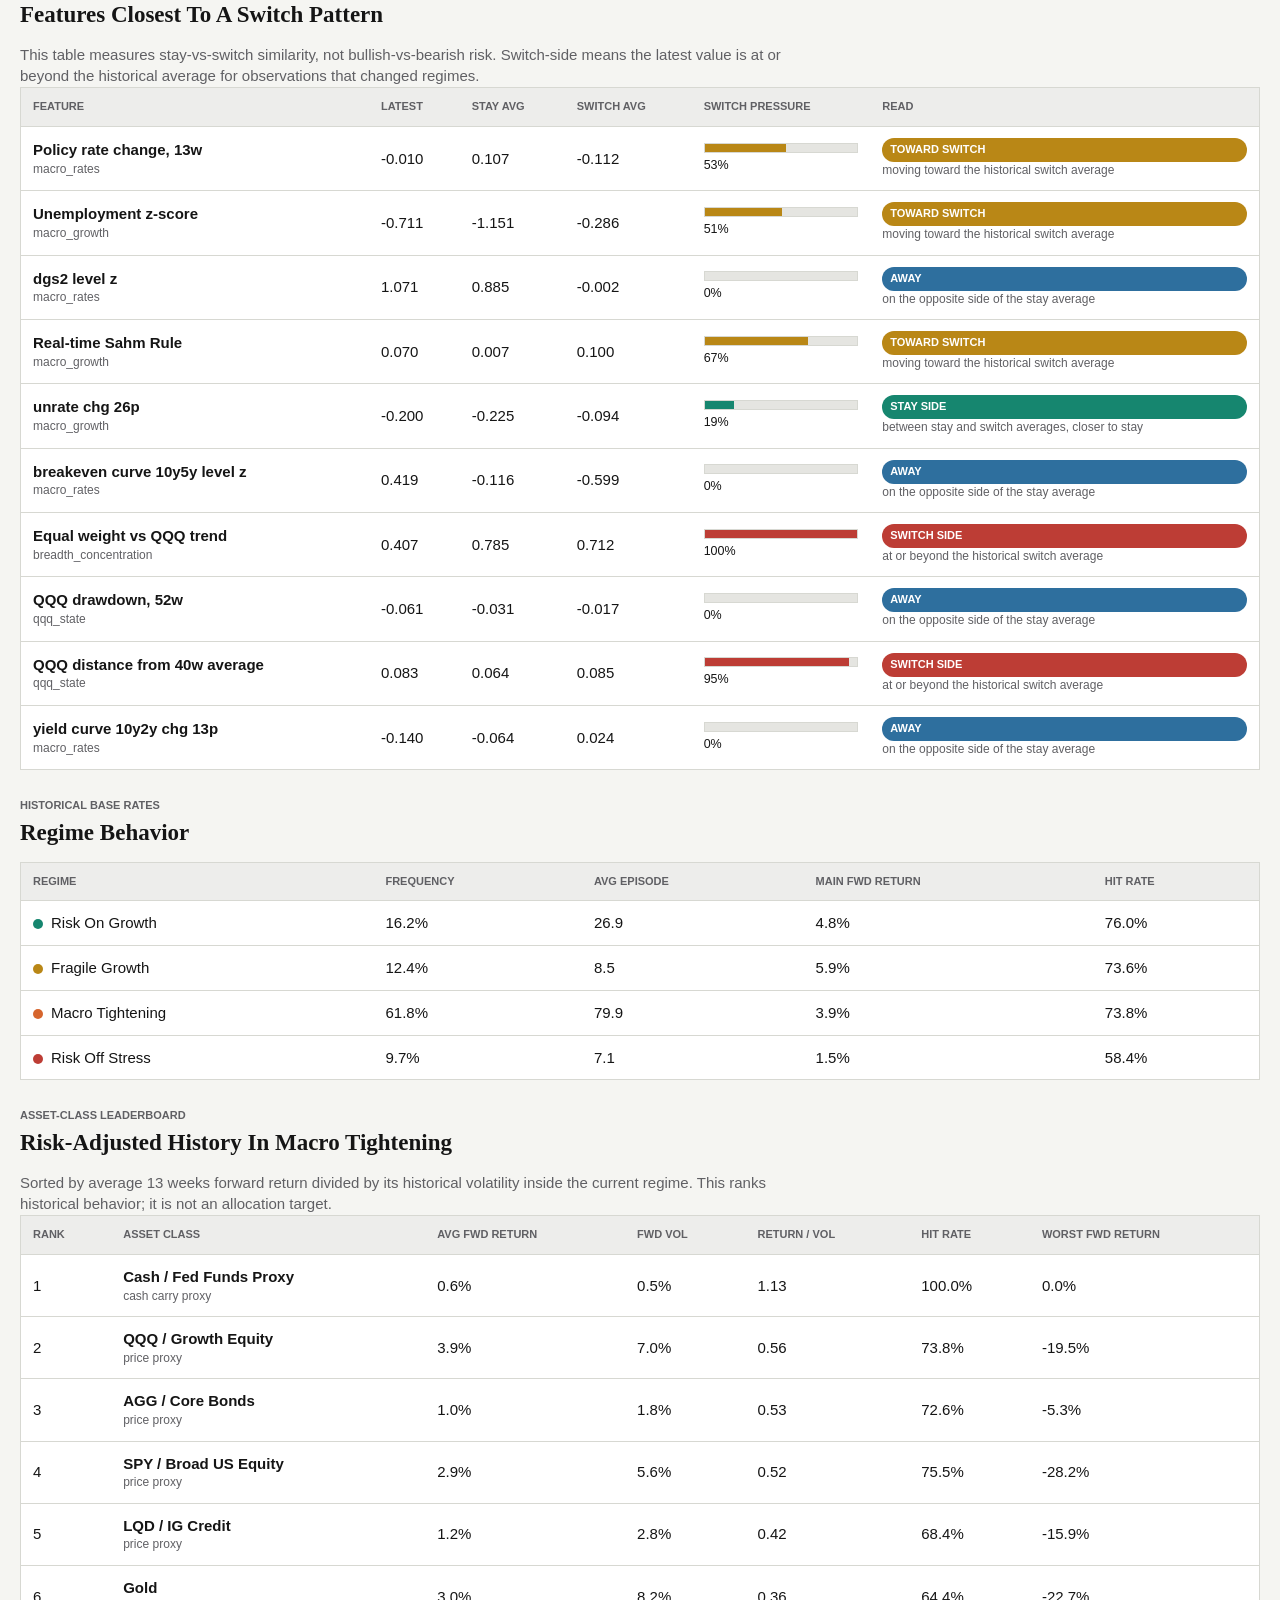
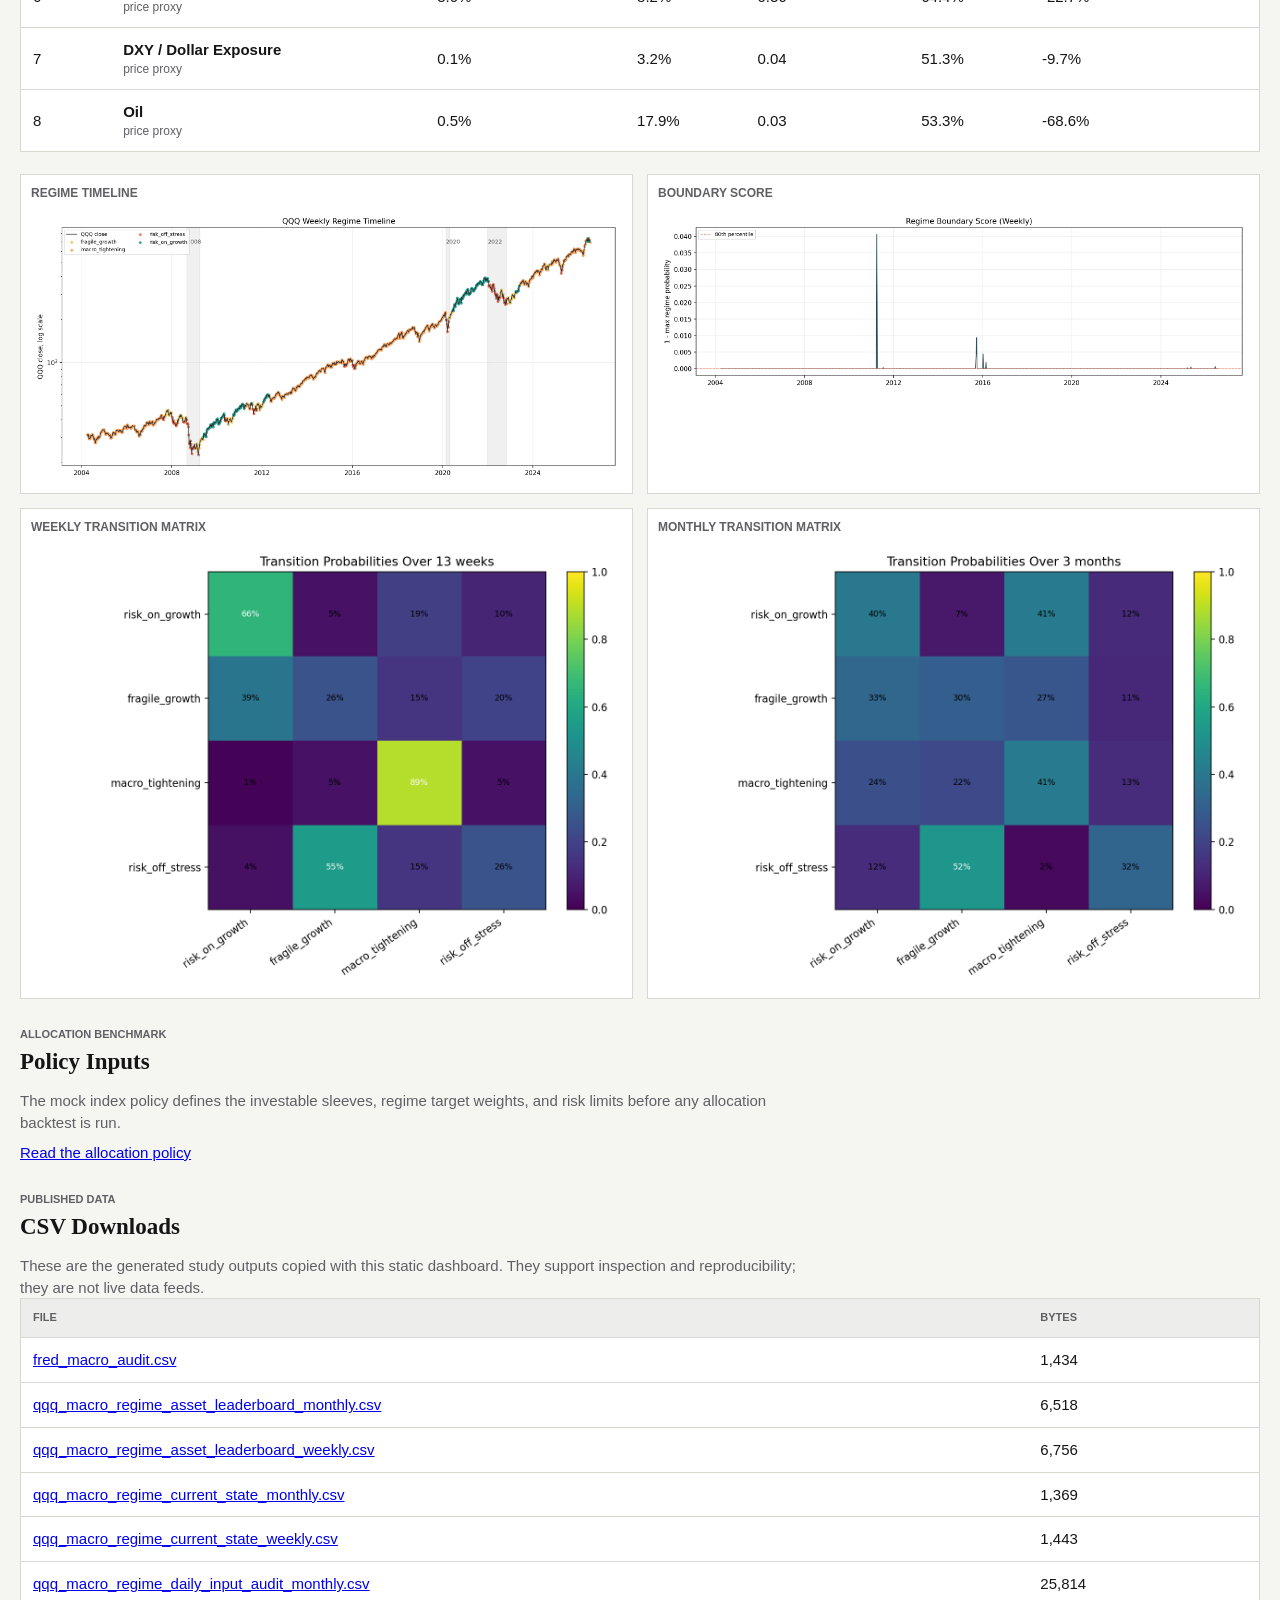
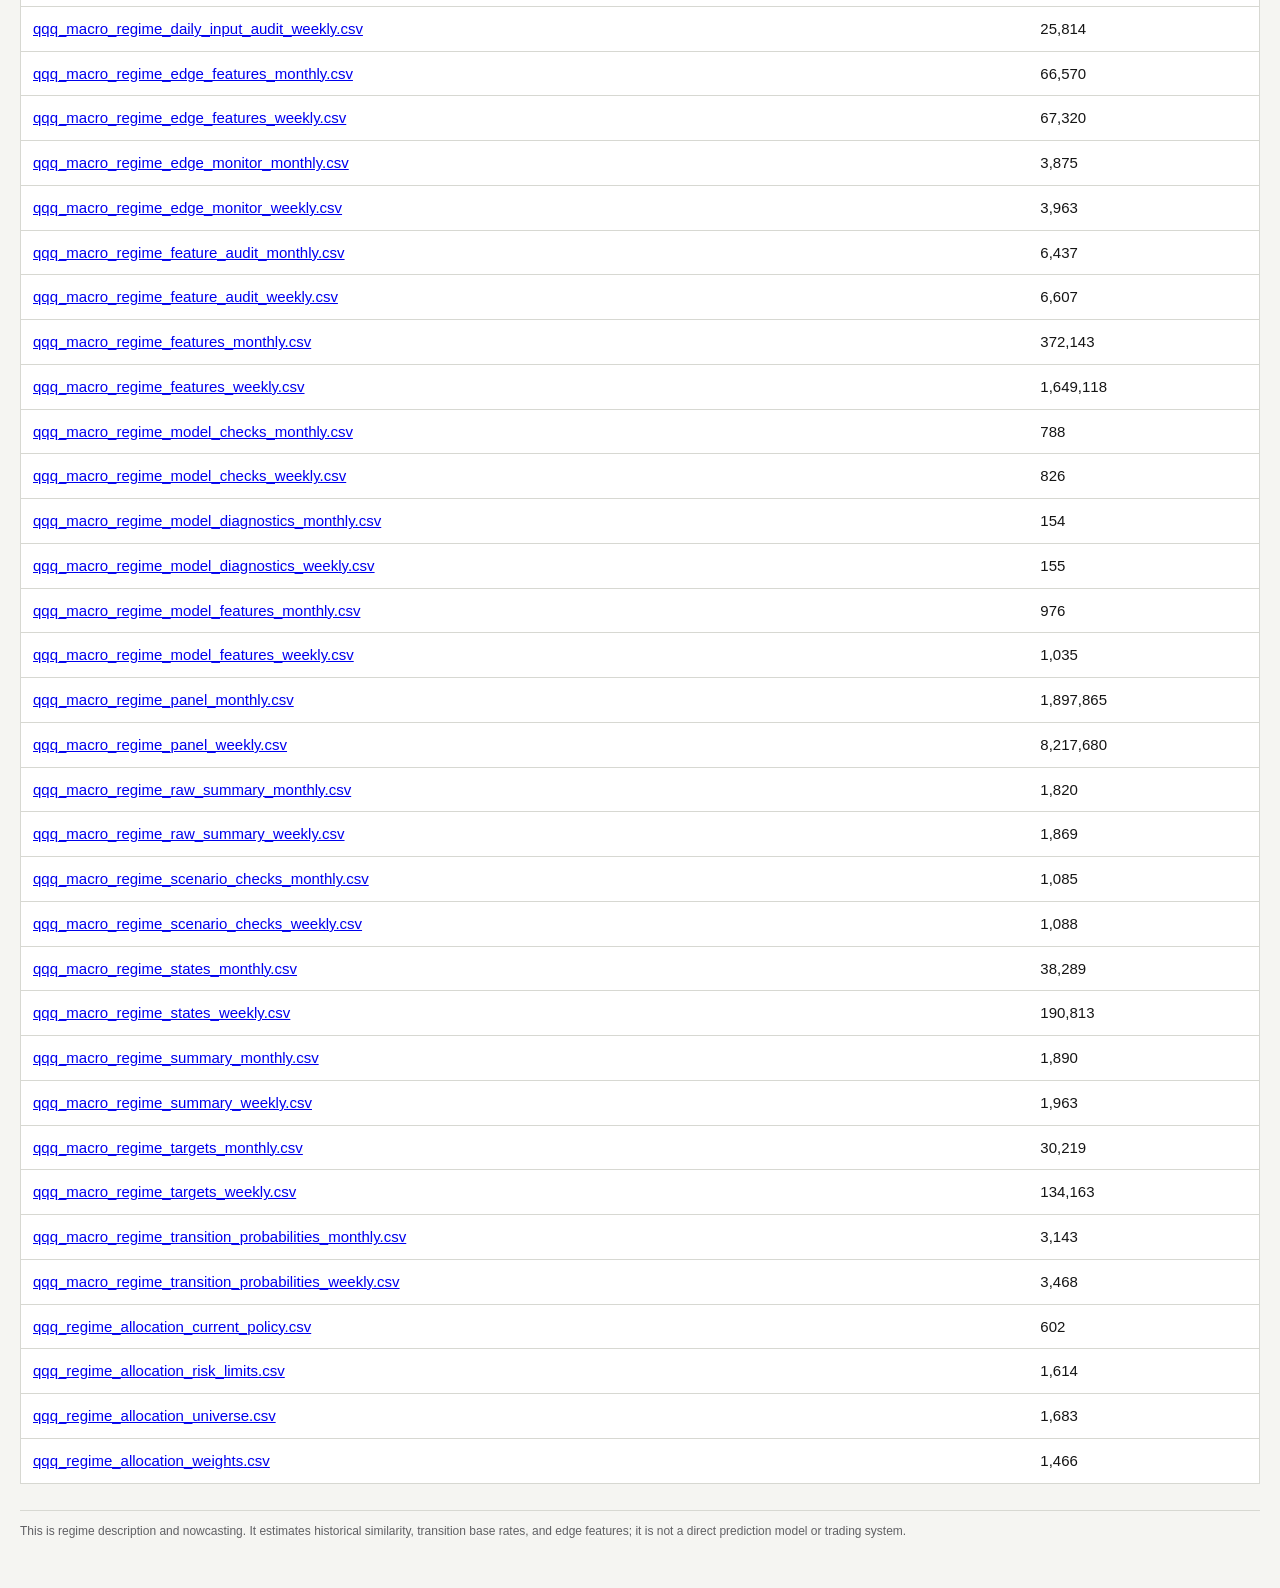
==== commit fb35416f: "Update QQQ regime dashboard 2026-07-19" ====
--- a/docs/qqq-regime-dashboard/index.html
+++ b/docs/qqq-regime-dashboard/index.html
@@ -353,19 +353,19 @@
       </div>
       <div class="timestamp">
         <div>Primary data date</div>
-        <strong>2026-07-13</strong>
+        <strong>2026-07-17</strong>
       </div>
     </header>
-    <section class="current-strip"><div><div class="eyebrow">Primary nowcast</div><h1>QQQ is in <span class="regime-pill risk-on">Risk On Growth</span></h1><p>As of 2026-07-13, the weekly model is deep inside its current cluster: confidence 100.0%, boundary score 0.0%, main-horizon transition risk 48.6%.</p></div><div class="readout-box"><span>Next-state risk group</span><strong>44.2%</strong><small>Tightening or stress at the main horizon</small></div></section>
+    <section class="current-strip"><div><div class="eyebrow">Primary nowcast</div><h1>QQQ is in <span class="regime-pill tightening">Macro Tightening</span></h1><p>As of 2026-07-17, the weekly model is deep inside its current cluster: confidence 100.0%, boundary score 0.0%, main-horizon transition risk 11.1%.</p></div><div class="readout-box"><span>Next-state risk group</span><strong>94.0%</strong><small>Tightening or stress at the main horizon</small></div></section>
     <section class="quality-strip"><span>Model checks: <strong>9/9</strong></span><span>Scenario checks: <strong>5/5</strong></span><span>Caveat: descriptive nowcast, not a trading rule</span></section>
-    <section class="metric-grid"><article class="metric neutral"><div class="metric-label">Main transition risk</div><div class="metric-value">48.6%</div><div class="metric-note">13 weeks</div></article><article class="metric neutral"><div class="metric-label">Boundary score</div><div class="metric-value">0.0%</div><div class="metric-note">Classification ambiguity, not market risk</div></article><article class="metric neutral"><div class="metric-label">Sahm realtime</div><div class="metric-value">0.07</div><div class="metric-note">Trigger at 0.50</div></article><article class="metric neutral"><div class="metric-label">Sahm trigger</div><div class="metric-value">0</div><div class="metric-note">1 means triggered</div></article><article class="metric risk-on"><div class="metric-label">QQQ 13w return</div><div class="metric-value">9.7%</div><div class="metric-note">Price state</div></article><article class="metric neutral"><div class="metric-label">QQQ drawdown</div><div class="metric-value">-3.9%</div><div class="metric-note">From 52w high</div></article><article class="metric fragile"><div class="metric-label">NDX above 200d</div><div class="metric-value">63.4%</div><div class="metric-note">Breadth</div></article><article class="metric stress"><div class="metric-label">HY OAS z</div><div class="metric-value">-0.92</div><div class="metric-note">Credit stress</div></article></section>
-    <section class="reading-guide"><div><div class="eyebrow">Nowcast reading</div><h2>Three Separate Signals</h2></div><article><strong>Boundary score</strong><span>0.0% classification ambiguity. Low means the model sees the current row as clearly inside one cluster.</span></article><article><strong>Transition risk</strong><span>48.6% historical chance of leaving the current regime over 13 weeks.</span></article><article><strong>Switch pressure</strong><span>11 switch-side and 1 toward-switch rows. This is feature-level similarity to past regime changes.</span></article></section>
-    <section class="section split-section"><div><div class="eyebrow">Cross-check</div><h2>Weekly vs Monthly</h2><p>Weekly and monthly grains disagree, so treat the read as horizon-sensitive.</p></div><div class="comparison-grid"><article class="metric risk-on"><div class="metric-label">Weekly</div><div class="metric-value">Risk On Growth</div><div class="metric-note">48.6% transition risk</div></article><article class="metric tightening"><div class="metric-label">Monthly</div><div class="metric-value">Macro Tightening</div><div class="metric-note">32.1% transition risk</div></article><article class="metric neutral"><div class="metric-label">Agreement</div><div class="metric-value">Horizon split</div><div class="metric-note">Current-state comparison</div></article></div></section>
-    <section class="section"><div class="section-heading"><div><div class="eyebrow">Path probabilities</div><h2>Next-Regime Map</h2></div></div><table class="dashboard-table horizon-table"><thead><tr><th>Horizon</th><th>Transition</th><th>Risk-on or fragile</th><th>Tightening or stress</th></tr></thead><tbody><tr><td>1 week</td><td><div class="prob-row"><span></span><div class="prob-track"><div class="prob-fill accent" style="width:5.8%"></div></div><strong>5.8%</strong></div></td><td><div class="prob-row"><span></span><div class="prob-track"><div class="prob-fill risk-on" style="width:94.8%"></div></div><strong>94.8%</strong></div></td><td><div class="prob-row"><span></span><div class="prob-track"><div class="prob-fill stress" style="width:5.2%"></div></div><strong>5.2%</strong></div></td></tr><tr><td>4 weeks</td><td><div class="prob-row"><span></span><div class="prob-track"><div class="prob-fill accent" style="width:17.6%"></div></div><strong>17.6%</strong></div></td><td><div class="prob-row"><span></span><div class="prob-track"><div class="prob-fill risk-on" style="width:83.5%"></div></div><strong>83.5%</strong></div></td><td><div class="prob-row"><span></span><div class="prob-track"><div class="prob-fill stress" style="width:16.5%"></div></div><strong>16.5%</strong></div></td></tr><tr><td>13 weeks</td><td><div class="prob-row"><span></span><div class="prob-track"><div class="prob-fill accent" style="width:48.6%"></div></div><strong>48.6%</strong></div></td><td><div class="prob-row"><span></span><div class="prob-track"><div class="prob-fill risk-on" style="width:55.8%"></div></div><strong>55.8%</strong></div></td><td><div class="prob-row"><span></span><div class="prob-track"><div class="prob-fill stress" style="width:44.2%"></div></div><strong>44.2%</strong></div></td></tr><tr><td>26 weeks</td><td><div class="prob-row"><span></span><div class="prob-track"><div class="prob-fill accent" style="width:64.6%"></div></div><strong>64.6%</strong></div></td><td><div class="prob-row"><span></span><div class="prob-track"><div class="prob-fill risk-on" style="width:48.1%"></div></div><strong>48.1%</strong></div></td><td><div class="prob-row"><span></span><div class="prob-track"><div class="prob-fill stress" style="width:51.9%"></div></div><strong>51.9%</strong></div></td></tr></tbody></table></section>
-    <section class="section compact-section"><div><div class="eyebrow">Posterior probabilities</div><h2>Current Cluster Membership</h2></div><div class="probability-panel"><div class="prob-row"><span>Risk On Growth</span><div class="prob-track"><div class="prob-fill risk-on" style="width:100.0%"></div></div><strong>100.0%</strong></div><div class="prob-row"><span>Fragile Growth</span><div class="prob-track"><div class="prob-fill fragile" style="width:0.0%"></div></div><strong>0.0%</strong></div><div class="prob-row"><span>Macro Tightening</span><div class="prob-track"><div class="prob-fill tightening" style="width:0.0%"></div></div><strong>0.0%</strong></div><div class="prob-row"><span>Risk Off Stress</span><div class="prob-track"><div class="prob-fill stress" style="width:0.0%"></div></div><strong>0.0%</strong></div></div></section>
-    <section class="section"><div class="section-heading"><div><div class="eyebrow">Regime edge monitor</div><h2>Features Closest To A Switch Pattern</h2></div></div><p class="table-note">This table measures stay-vs-switch similarity, not bullish-vs-bearish risk. Switch-side means the latest value is at or beyond the historical average for observations that changed regimes.</p><table class="dashboard-table edge-table"><thead><tr><th>Feature</th><th>Latest</th><th>Stay avg</th><th>Switch avg</th><th>Switch pressure</th><th>Read</th></tr></thead><tbody><tr><td><strong>QQQ rv 13p</strong><span>qqq_state</span></td><td>0.210</td><td>0.213</td><td>0.141</td><td><div class="edge-track"><div class="edge-fill stay-side" style="width:3.6%"></div></div><small>4%</small></td><td><span class="status-badge stay-side">stay side</span><span>between stay and switch averages, closer to stay</span></td></tr><tr><td><strong>Real-time Sahm Rule</strong><span>macro_growth</span></td><td>0.070</td><td>3.303</td><td>0.377</td><td><div class="edge-track"><div class="edge-fill switch-side" style="width:100.0%"></div></div><small>100%</small></td><td><span class="status-badge switch-side">switch side</span><span>at or beyond the historical switch average</span></td></tr><tr><td><strong>Sahm trigger</strong><span>macro_growth</span></td><td>0.000</td><td>0.796</td><td>0.148</td><td><div class="edge-track"><div class="edge-fill switch-side" style="width:100.0%"></div></div><small>100%</small></td><td><span class="status-badge switch-side">switch side</span><span>at or beyond the historical switch average</span></td></tr><tr><td><strong>Sahm realtime level z</strong><span>macro_growth</span></td><td>-1.563</td><td>0.955</td><td>-0.287</td><td><div class="edge-track"><div class="edge-fill switch-side" style="width:100.0%"></div></div><small>100%</small></td><td><span class="status-badge switch-side">switch side</span><span>at or beyond the historical switch average</span></td></tr><tr><td><strong>QQQ rv 26p</strong><span>qqq_state</span></td><td>0.203</td><td>0.235</td><td>0.194</td><td><div class="edge-track"><div class="edge-fill toward-switch" style="width:77.3%"></div></div><small>77%</small></td><td><span class="status-badge toward-switch">toward switch</span><span>moving toward the historical switch average</span></td></tr><tr><td><strong>t5yie chg 13p</strong><span>macro_rates</span></td><td>-0.250</td><td>0.342</td><td>0.120</td><td><div class="edge-track"><div class="edge-fill switch-side" style="width:100.0%"></div></div><small>100%</small></td><td><span class="status-badge switch-side">switch side</span><span>at or beyond the historical switch average</span></td></tr><tr><td><strong>dgs2 level z</strong><span>macro_rates</span></td><td>1.247</td><td>-1.030</td><td>-0.494</td><td><div class="edge-track"><div class="edge-fill switch-side" style="width:100.0%"></div></div><small>100%</small></td><td><span class="status-badge switch-side">switch side</span><span>at or beyond the historical switch average</span></td></tr><tr><td><strong>t10yie chg 13p</strong><span>macro_rates</span></td><td>-0.100</td><td>0.272</td><td>0.127</td><td><div class="edge-track"><div class="edge-fill switch-side" style="width:100.0%"></div></div><small>100%</small></td><td><span class="status-badge switch-side">switch side</span><span>at or beyond the historical switch average</span></td></tr><tr><td><strong>QQQ drawdown, 52w</strong><span>qqq_state</span></td><td>-0.039</td><td>-0.045</td><td>-0.009</td><td><div class="edge-track"><div class="edge-fill stay-side" style="width:16.7%"></div></div><small>17%</small></td><td><span class="status-badge stay-side">stay side</span><span>between stay and switch averages, closer to stay</span></td></tr><tr><td><strong>yield curve 10y2y chg 13p</strong><span>macro_rates</span></td><td>-0.200</td><td>0.214</td><td>0.034</td><td><div class="edge-track"><div class="edge-fill switch-side" style="width:100.0%"></div></div><small>100%</small></td><td><span class="status-badge switch-side">switch side</span><span>at or beyond the historical switch average</span></td></tr></tbody></table></section>
-    <section class="section"><div class="eyebrow">Historical base rates</div><h2>Regime Behavior</h2><table class="dashboard-table"><thead><tr><th>Regime</th><th>Frequency</th><th>Avg episode</th><th>Main fwd return</th><th>Hit rate</th></tr></thead><tbody><tr><td><span class="regime-dot risk-on"></span>Risk On Growth</td><td>16.5%</td><td>16.0</td><td>5.8%</td><td>82.9%</td></tr><tr><td><span class="regime-dot fragile"></span>Fragile Growth</td><td>11.5%</td><td>9.6</td><td>6.6%</td><td>75.4%</td></tr><tr><td><span class="regime-dot tightening"></span>Macro Tightening</td><td>60.9%</td><td>41.7</td><td>3.5%</td><td>71.7%</td></tr><tr><td><span class="regime-dot stress"></span>Risk Off Stress</td><td>11.1%</td><td>7.6</td><td>2.1%</td><td>60.5%</td></tr></tbody></table></section>
-    <section class="section"><div class="eyebrow">Asset-class leaderboard</div><h2>Risk-Adjusted History In Risk On Growth</h2><p class="table-note">Sorted by average 13 weeks forward return divided by its historical volatility inside the current regime. This ranks historical behavior; it is not an allocation target.</p><table class="dashboard-table"><thead><tr><th>Rank</th><th>Asset class</th><th>Avg fwd return</th><th>Fwd vol</th><th>Return / vol</th><th>Hit rate</th><th>Worst fwd return</th></tr></thead><tbody><tr><td>1</td><td><strong>SPY / Broad US Equity</strong><span>price proxy</span></td><td>5.3%</td><td>5.4%</td><td>0.97</td><td>83.4%</td><td>-12.8%</td></tr><tr><td>2</td><td><strong>QQQ / Growth Equity</strong><span>price proxy</span></td><td>5.8%</td><td>6.2%</td><td>0.94</td><td>82.9%</td><td>-11.6%</td></tr><tr><td>3</td><td><strong>Cash / Fed Funds Proxy</strong><span>cash carry proxy</span></td><td>0.3%</td><td>0.5%</td><td>0.64</td><td>100.0%</td><td>0.0%</td></tr><tr><td>4</td><td><strong>Gold</strong><span>price proxy</span></td><td>4.2%</td><td>8.3%</td><td>0.51</td><td>61.9%</td><td>-11.2%</td></tr><tr><td>5</td><td><strong>Oil</strong><span>price proxy</span></td><td>6.5%</td><td>14.6%</td><td>0.44</td><td>64.1%</td><td>-24.1%</td></tr><tr><td>6</td><td><strong>LQD / IG Credit</strong><span>price proxy</span></td><td>1.2%</td><td>2.9%</td><td>0.40</td><td>69.1%</td><td>-7.6%</td></tr><tr><td>7</td><td><strong>AGG / Core Bonds</strong><span>price proxy</span></td><td>0.7%</td><td>1.9%</td><td>0.36</td><td>66.9%</td><td>-5.3%</td></tr><tr><td>8</td><td><strong>DXY / Dollar Exposure</strong><span>price proxy</span></td><td>0.9%</td><td>3.2%</td><td>0.28</td><td>64.6%</td><td>-7.3%</td></tr></tbody></table></section>
+    <section class="metric-grid"><article class="metric neutral"><div class="metric-label">Main transition risk</div><div class="metric-value">11.1%</div><div class="metric-note">13 weeks</div></article><article class="metric neutral"><div class="metric-label">Boundary score</div><div class="metric-value">0.0%</div><div class="metric-note">Classification ambiguity, not market risk</div></article><article class="metric neutral"><div class="metric-label">Sahm realtime</div><div class="metric-value">0.07</div><div class="metric-note">Trigger at 0.50</div></article><article class="metric neutral"><div class="metric-label">Sahm trigger</div><div class="metric-value">0</div><div class="metric-note">1 means triggered</div></article><article class="metric risk-on"><div class="metric-label">QQQ 13w return</div><div class="metric-value">7.2%</div><div class="metric-note">Price state</div></article><article class="metric neutral"><div class="metric-label">QQQ drawdown</div><div class="metric-value">-6.1%</div><div class="metric-note">From 52w high</div></article><article class="metric fragile"><div class="metric-label">NDX above 200d</div><div class="metric-value">65.7%</div><div class="metric-note">Breadth</div></article><article class="metric stress"><div class="metric-label">HY OAS z</div><div class="metric-value">-0.86</div><div class="metric-note">Credit stress</div></article></section>
+    <section class="reading-guide"><div><div class="eyebrow">Nowcast reading</div><h2>Three Separate Signals</h2></div><article><strong>Boundary score</strong><span>0.0% classification ambiguity. Low means the model sees the current row as clearly inside one cluster.</span></article><article><strong>Transition risk</strong><span>11.1% historical chance of leaving the current regime over 13 weeks.</span></article><article><strong>Switch pressure</strong><span>4 switch-side and 3 toward-switch rows. This is feature-level similarity to past regime changes.</span></article></section>
+    <section class="section split-section"><div><div class="eyebrow">Cross-check</div><h2>Weekly vs Monthly</h2><p>Both grains classify the same state.</p></div><div class="comparison-grid"><article class="metric tightening"><div class="metric-label">Weekly</div><div class="metric-value">Macro Tightening</div><div class="metric-note">11.1% transition risk</div></article><article class="metric tightening"><div class="metric-label">Monthly</div><div class="metric-value">Macro Tightening</div><div class="metric-note">59.3% transition risk</div></article><article class="metric neutral"><div class="metric-label">Agreement</div><div class="metric-value">Aligned</div><div class="metric-note">Current-state comparison</div></article></div></section>
+    <section class="section"><div class="section-heading"><div><div class="eyebrow">Path probabilities</div><h2>Next-Regime Map</h2></div></div><table class="dashboard-table horizon-table"><thead><tr><th>Horizon</th><th>Transition</th><th>Risk-on or fragile</th><th>Tightening or stress</th></tr></thead><tbody><tr><td>1 week</td><td><div class="prob-row"><span></span><div class="prob-track"><div class="prob-fill accent" style="width:1.1%"></div></div><strong>1.1%</strong></div></td><td><div class="prob-row"><span></span><div class="prob-track"><div class="prob-fill risk-on" style="width:0.6%"></div></div><strong>0.6%</strong></div></td><td><div class="prob-row"><span></span><div class="prob-track"><div class="prob-fill stress" style="width:99.4%"></div></div><strong>99.4%</strong></div></td></tr><tr><td>4 weeks</td><td><div class="prob-row"><span></span><div class="prob-track"><div class="prob-fill accent" style="width:4.5%"></div></div><strong>4.5%</strong></div></td><td><div class="prob-row"><span></span><div class="prob-track"><div class="prob-fill risk-on" style="width:2.1%"></div></div><strong>2.1%</strong></div></td><td><div class="prob-row"><span></span><div class="prob-track"><div class="prob-fill stress" style="width:97.9%"></div></div><strong>97.9%</strong></div></td></tr><tr><td>13 weeks</td><td><div class="prob-row"><span></span><div class="prob-track"><div class="prob-fill accent" style="width:11.1%"></div></div><strong>11.1%</strong></div></td><td><div class="prob-row"><span></span><div class="prob-track"><div class="prob-fill risk-on" style="width:6.0%"></div></div><strong>6.0%</strong></div></td><td><div class="prob-row"><span></span><div class="prob-track"><div class="prob-fill stress" style="width:94.0%"></div></div><strong>94.0%</strong></div></td></tr><tr><td>26 weeks</td><td><div class="prob-row"><span></span><div class="prob-track"><div class="prob-fill accent" style="width:13.8%"></div></div><strong>13.8%</strong></div></td><td><div class="prob-row"><span></span><div class="prob-track"><div class="prob-fill risk-on" style="width:9.7%"></div></div><strong>9.7%</strong></div></td><td><div class="prob-row"><span></span><div class="prob-track"><div class="prob-fill stress" style="width:90.3%"></div></div><strong>90.3%</strong></div></td></tr></tbody></table></section>
+    <section class="section compact-section"><div><div class="eyebrow">Posterior probabilities</div><h2>Current Cluster Membership</h2></div><div class="probability-panel"><div class="prob-row"><span>Risk On Growth</span><div class="prob-track"><div class="prob-fill risk-on" style="width:0.0%"></div></div><strong>0.0%</strong></div><div class="prob-row"><span>Fragile Growth</span><div class="prob-track"><div class="prob-fill fragile" style="width:0.0%"></div></div><strong>0.0%</strong></div><div class="prob-row"><span>Macro Tightening</span><div class="prob-track"><div class="prob-fill tightening" style="width:100.0%"></div></div><strong>100.0%</strong></div><div class="prob-row"><span>Risk Off Stress</span><div class="prob-track"><div class="prob-fill stress" style="width:0.0%"></div></div><strong>0.0%</strong></div></div></section>
+    <section class="section"><div class="section-heading"><div><div class="eyebrow">Regime edge monitor</div><h2>Features Closest To A Switch Pattern</h2></div></div><p class="table-note">This table measures stay-vs-switch similarity, not bullish-vs-bearish risk. Switch-side means the latest value is at or beyond the historical average for observations that changed regimes.</p><table class="dashboard-table edge-table"><thead><tr><th>Feature</th><th>Latest</th><th>Stay avg</th><th>Switch avg</th><th>Switch pressure</th><th>Read</th></tr></thead><tbody><tr><td><strong>Policy rate change, 13w</strong><span>macro_rates</span></td><td>-0.010</td><td>0.107</td><td>-0.112</td><td><div class="edge-track"><div class="edge-fill toward-switch" style="width:53.4%"></div></div><small>53%</small></td><td><span class="status-badge toward-switch">toward switch</span><span>moving toward the historical switch average</span></td></tr><tr><td><strong>Unemployment z-score</strong><span>macro_growth</span></td><td>-0.711</td><td>-1.151</td><td>-0.286</td><td><div class="edge-track"><div class="edge-fill toward-switch" style="width:50.9%"></div></div><small>51%</small></td><td><span class="status-badge toward-switch">toward switch</span><span>moving toward the historical switch average</span></td></tr><tr><td><strong>dgs2 level z</strong><span>macro_rates</span></td><td>1.071</td><td>0.885</td><td>-0.002</td><td><div class="edge-track"><div class="edge-fill away" style="width:0.0%"></div></div><small>0%</small></td><td><span class="status-badge away">away</span><span>on the opposite side of the stay average</span></td></tr><tr><td><strong>Real-time Sahm Rule</strong><span>macro_growth</span></td><td>0.070</td><td>0.007</td><td>0.100</td><td><div class="edge-track"><div class="edge-fill toward-switch" style="width:67.5%"></div></div><small>67%</small></td><td><span class="status-badge toward-switch">toward switch</span><span>moving toward the historical switch average</span></td></tr><tr><td><strong>unrate chg 26p</strong><span>macro_growth</span></td><td>-0.200</td><td>-0.225</td><td>-0.094</td><td><div class="edge-track"><div class="edge-fill stay-side" style="width:19.3%"></div></div><small>19%</small></td><td><span class="status-badge stay-side">stay side</span><span>between stay and switch averages, closer to stay</span></td></tr><tr><td><strong>breakeven curve 10y5y level z</strong><span>macro_rates</span></td><td>0.419</td><td>-0.116</td><td>-0.599</td><td><div class="edge-track"><div class="edge-fill away" style="width:0.0%"></div></div><small>0%</small></td><td><span class="status-badge away">away</span><span>on the opposite side of the stay average</span></td></tr><tr><td><strong>Equal weight vs QQQ trend</strong><span>breadth_concentration</span></td><td>0.407</td><td>0.785</td><td>0.712</td><td><div class="edge-track"><div class="edge-fill switch-side" style="width:100.0%"></div></div><small>100%</small></td><td><span class="status-badge switch-side">switch side</span><span>at or beyond the historical switch average</span></td></tr><tr><td><strong>QQQ drawdown, 52w</strong><span>qqq_state</span></td><td>-0.061</td><td>-0.031</td><td>-0.017</td><td><div class="edge-track"><div class="edge-fill away" style="width:0.0%"></div></div><small>0%</small></td><td><span class="status-badge away">away</span><span>on the opposite side of the stay average</span></td></tr><tr><td><strong>QQQ distance from 40w average</strong><span>qqq_state</span></td><td>0.083</td><td>0.064</td><td>0.085</td><td><div class="edge-track"><div class="edge-fill switch-side" style="width:94.9%"></div></div><small>95%</small></td><td><span class="status-badge switch-side">switch side</span><span>at or beyond the historical switch average</span></td></tr><tr><td><strong>yield curve 10y2y chg 13p</strong><span>macro_rates</span></td><td>-0.140</td><td>-0.064</td><td>0.024</td><td><div class="edge-track"><div class="edge-fill away" style="width:0.0%"></div></div><small>0%</small></td><td><span class="status-badge away">away</span><span>on the opposite side of the stay average</span></td></tr></tbody></table></section>
+    <section class="section"><div class="eyebrow">Historical base rates</div><h2>Regime Behavior</h2><table class="dashboard-table"><thead><tr><th>Regime</th><th>Frequency</th><th>Avg episode</th><th>Main fwd return</th><th>Hit rate</th></tr></thead><tbody><tr><td><span class="regime-dot risk-on"></span>Risk On Growth</td><td>16.2%</td><td>26.9</td><td>4.8%</td><td>76.0%</td></tr><tr><td><span class="regime-dot fragile"></span>Fragile Growth</td><td>12.4%</td><td>8.5</td><td>5.9%</td><td>73.6%</td></tr><tr><td><span class="regime-dot tightening"></span>Macro Tightening</td><td>61.8%</td><td>79.9</td><td>3.9%</td><td>73.8%</td></tr><tr><td><span class="regime-dot stress"></span>Risk Off Stress</td><td>9.7%</td><td>7.1</td><td>1.5%</td><td>58.4%</td></tr></tbody></table></section>
+    <section class="section"><div class="eyebrow">Asset-class leaderboard</div><h2>Risk-Adjusted History In Macro Tightening</h2><p class="table-note">Sorted by average 13 weeks forward return divided by its historical volatility inside the current regime. This ranks historical behavior; it is not an allocation target.</p><table class="dashboard-table"><thead><tr><th>Rank</th><th>Asset class</th><th>Avg fwd return</th><th>Fwd vol</th><th>Return / vol</th><th>Hit rate</th><th>Worst fwd return</th></tr></thead><tbody><tr><td>1</td><td><strong>Cash / Fed Funds Proxy</strong><span>cash carry proxy</span></td><td>0.6%</td><td>0.5%</td><td>1.13</td><td>100.0%</td><td>0.0%</td></tr><tr><td>2</td><td><strong>QQQ / Growth Equity</strong><span>price proxy</span></td><td>3.9%</td><td>7.0%</td><td>0.56</td><td>73.8%</td><td>-19.5%</td></tr><tr><td>3</td><td><strong>AGG / Core Bonds</strong><span>price proxy</span></td><td>1.0%</td><td>1.8%</td><td>0.53</td><td>72.6%</td><td>-5.3%</td></tr><tr><td>4</td><td><strong>SPY / Broad US Equity</strong><span>price proxy</span></td><td>2.9%</td><td>5.6%</td><td>0.52</td><td>75.5%</td><td>-28.2%</td></tr><tr><td>5</td><td><strong>LQD / IG Credit</strong><span>price proxy</span></td><td>1.2%</td><td>2.8%</td><td>0.42</td><td>68.4%</td><td>-15.9%</td></tr><tr><td>6</td><td><strong>Gold</strong><span>price proxy</span></td><td>3.0%</td><td>8.2%</td><td>0.36</td><td>64.4%</td><td>-22.7%</td></tr><tr><td>7</td><td><strong>DXY / Dollar Exposure</strong><span>price proxy</span></td><td>0.1%</td><td>3.2%</td><td>0.04</td><td>51.3%</td><td>-9.7%</td></tr><tr><td>8</td><td><strong>Oil</strong><span>price proxy</span></td><td>0.5%</td><td>17.9%</td><td>0.03</td><td>53.3%</td><td>-68.6%</td></tr></tbody></table></section>
     <section class="plot-grid"><figure><figcaption>Regime timeline</figcaption><img src="plots/qqq_regime_timeline_weekly.png" alt="QQQ weekly regime timeline"></figure><figure><figcaption>Boundary score</figcaption><img src="plots/qqq_boundary_score_weekly.png" alt="QQQ weekly boundary score"></figure><figure><figcaption>Weekly transition matrix</figcaption><img src="plots/qqq_transition_heatmap_13p_weekly.png" alt="Weekly transition heatmap"></figure><figure><figcaption>Monthly transition matrix</figcaption><img src="plots/qqq_transition_heatmap_3p_monthly.png" alt="Monthly transition heatmap"></figure></section>
     <section class="section">
   <div class="eyebrow">Allocation benchmark</div>
@@ -379,7 +379,7 @@
   <p class="table-note">These are the generated study outputs copied with this static dashboard. They support inspection and reproducibility; they are not live data feeds.</p>
   <table class="dashboard-table">
     <thead><tr><th>File</th><th>Bytes</th></tr></thead>
-    <tbody><tr><td><a href="data/fred_macro_audit.csv">fred_macro_audit.csv</a></td><td>1,434</td></tr><tr><td><a href="data/qqq_macro_regime_asset_leaderboard_monthly.csv">qqq_macro_regime_asset_leaderboard_monthly.csv</a></td><td>6,668</td></tr><tr><td><a href="data/qqq_macro_regime_asset_leaderboard_weekly.csv">qqq_macro_regime_asset_leaderboard_weekly.csv</a></td><td>6,724</td></tr><tr><td><a href="data/qqq_macro_regime_current_state_monthly.csv">qqq_macro_regime_current_state_monthly.csv</a></td><td>1,171</td></tr><tr><td><a href="data/qqq_macro_regime_current_state_weekly.csv">qqq_macro_regime_current_state_weekly.csv</a></td><td>1,614</td></tr><tr><td><a href="data/qqq_macro_regime_daily_input_audit_monthly.csv">qqq_macro_regime_daily_input_audit_monthly.csv</a></td><td>25,816</td></tr><tr><td><a href="data/qqq_macro_regime_daily_input_audit_weekly.csv">qqq_macro_regime_daily_input_audit_weekly.csv</a></td><td>25,816</td></tr><tr><td><a href="data/qqq_macro_regime_edge_features_monthly.csv">qqq_macro_regime_edge_features_monthly.csv</a></td><td>66,433</td></tr><tr><td><a href="data/qqq_macro_regime_edge_features_weekly.csv">qqq_macro_regime_edge_features_weekly.csv</a></td><td>67,110</td></tr><tr><td><a href="data/qqq_macro_regime_edge_monitor_monthly.csv">qqq_macro_regime_edge_monitor_monthly.csv</a></td><td>3,821</td></tr><tr><td><a href="data/qqq_macro_regime_edge_monitor_weekly.csv">qqq_macro_regime_edge_monitor_weekly.csv</a></td><td>3,798</td></tr><tr><td><a href="data/qqq_macro_regime_feature_audit_monthly.csv">qqq_macro_regime_feature_audit_monthly.csv</a></td><td>6,437</td></tr><tr><td><a href="data/qqq_macro_regime_feature_audit_weekly.csv">qqq_macro_regime_feature_audit_weekly.csv</a></td><td>6,606</td></tr><tr><td><a href="data/qqq_macro_regime_features_monthly.csv">qqq_macro_regime_features_monthly.csv</a></td><td>373,796</td></tr><tr><td><a href="data/qqq_macro_regime_features_weekly.csv">qqq_macro_regime_features_weekly.csv</a></td><td>1,655,019</td></tr><tr><td><a href="data/qqq_macro_regime_model_checks_monthly.csv">qqq_macro_regime_model_checks_monthly.csv</a></td><td>844</td></tr><tr><td><a href="data/qqq_macro_regime_model_checks_weekly.csv">qqq_macro_regime_model_checks_weekly.csv</a></td><td>826</td></tr><tr><td><a href="data/qqq_macro_regime_model_diagnostics_monthly.csv">qqq_macro_regime_model_diagnostics_monthly.csv</a></td><td>155</td></tr><tr><td><a href="data/qqq_macro_regime_model_diagnostics_weekly.csv">qqq_macro_regime_model_diagnostics_weekly.csv</a></td><td>155</td></tr><tr><td><a href="data/qqq_macro_regime_model_features_monthly.csv">qqq_macro_regime_model_features_monthly.csv</a></td><td>976</td></tr><tr><td><a href="data/qqq_macro_regime_model_features_weekly.csv">qqq_macro_regime_model_features_weekly.csv</a></td><td>1,035</td></tr><tr><td><a href="data/qqq_macro_regime_panel_monthly.csv">qqq_macro_regime_panel_monthly.csv</a></td><td>1,903,743</td></tr><tr><td><a href="data/qqq_macro_regime_panel_weekly.csv">qqq_macro_regime_panel_weekly.csv</a></td><td>8,239,658</td></tr><tr><td><a href="data/qqq_macro_regime_raw_summary_monthly.csv">qqq_macro_regime_raw_summary_monthly.csv</a></td><td>1,810</td></tr><tr><td><a href="data/qqq_macro_regime_raw_summary_weekly.csv">qqq_macro_regime_raw_summary_weekly.csv</a></td><td>1,866</td></tr><tr><td><a href="data/qqq_macro_regime_scenario_checks_monthly.csv">qqq_macro_regime_scenario_checks_monthly.csv</a></td><td>1,118</td></tr><tr><td><a href="data/qqq_macro_regime_scenario_checks_weekly.csv">qqq_macro_regime_scenario_checks_weekly.csv</a></td><td>1,113</td></tr><tr><td><a href="data/qqq_macro_regime_states_monthly.csv">qqq_macro_regime_states_monthly.csv</a></td><td>29,276</td></tr><tr><td><a href="data/qqq_macro_regime_states_weekly.csv">qqq_macro_regime_states_weekly.csv</a></td><td>196,356</td></tr><tr><td><a href="data/qqq_macro_regime_summary_monthly.csv">qqq_macro_regime_summary_monthly.csv</a></td><td>1,889</td></tr><tr><td><a href="data/qqq_macro_regime_summary_weekly.csv">qqq_macro_regime_summary_weekly.csv</a></td><td>1,972</td></tr><tr><td><a href="data/qqq_macro_regime_targets_monthly.csv">qqq_macro_regime_targets_monthly.csv</a></td><td>30,225</td></tr><tr><td><a href="data/qqq_macro_regime_targets_weekly.csv">qqq_macro_regime_targets_weekly.csv</a></td><td>134,161</td></tr><tr><td><a href="data/qqq_macro_regime_transition_probabilities_monthly.csv">qqq_macro_regime_transition_probabilities_monthly.csv</a></td><td>3,306</td></tr><tr><td><a href="data/qqq_macro_regime_transition_probabilities_weekly.csv">qqq_macro_regime_transition_probabilities_weekly.csv</a></td><td>3,451</td></tr><tr><td><a href="data/qqq_regime_allocation_current_policy.csv">qqq_regime_allocation_current_policy.csv</a></td><td>782</td></tr><tr><td><a href="data/qqq_regime_allocation_risk_limits.csv">qqq_regime_allocation_risk_limits.csv</a></td><td>1,614</td></tr><tr><td><a href="data/qqq_regime_allocation_universe.csv">qqq_regime_allocation_universe.csv</a></td><td>1,683</td></tr><tr><td><a href="data/qqq_regime_allocation_weights.csv">qqq_regime_allocation_weights.csv</a></td><td>1,466</td></tr></tbody>
+    <tbody><tr><td><a href="data/fred_macro_audit.csv">fred_macro_audit.csv</a></td><td>1,434</td></tr><tr><td><a href="data/qqq_macro_regime_asset_leaderboard_monthly.csv">qqq_macro_regime_asset_leaderboard_monthly.csv</a></td><td>6,518</td></tr><tr><td><a href="data/qqq_macro_regime_asset_leaderboard_weekly.csv">qqq_macro_regime_asset_leaderboard_weekly.csv</a></td><td>6,756</td></tr><tr><td><a href="data/qqq_macro_regime_current_state_monthly.csv">qqq_macro_regime_current_state_monthly.csv</a></td><td>1,369</td></tr><tr><td><a href="data/qqq_macro_regime_current_state_weekly.csv">qqq_macro_regime_current_state_weekly.csv</a></td><td>1,443</td></tr><tr><td><a href="data/qqq_macro_regime_daily_input_audit_monthly.csv">qqq_macro_regime_daily_input_audit_monthly.csv</a></td><td>25,814</td></tr><tr><td><a href="data/qqq_macro_regime_daily_input_audit_weekly.csv">qqq_macro_regime_daily_input_audit_weekly.csv</a></td><td>25,814</td></tr><tr><td><a href="data/qqq_macro_regime_edge_features_monthly.csv">qqq_macro_regime_edge_features_monthly.csv</a></td><td>66,570</td></tr><tr><td><a href="data/qqq_macro_regime_edge_features_weekly.csv">qqq_macro_regime_edge_features_weekly.csv</a></td><td>67,320</td></tr><tr><td><a href="data/qqq_macro_regime_edge_monitor_monthly.csv">qqq_macro_regime_edge_monitor_monthly.csv</a></td><td>3,875</td></tr><tr><td><a href="data/qqq_macro_regime_edge_monitor_weekly.csv">qqq_macro_regime_edge_monitor_weekly.csv</a></td><td>3,963</td></tr><tr><td><a href="data/qqq_macro_regime_feature_audit_monthly.csv">qqq_macro_regime_feature_audit_monthly.csv</a></td><td>6,437</td></tr><tr><td><a href="data/qqq_macro_regime_feature_audit_weekly.csv">qqq_macro_regime_feature_audit_weekly.csv</a></td><td>6,607</td></tr><tr><td><a href="data/qqq_macro_regime_features_monthly.csv">qqq_macro_regime_features_monthly.csv</a></td><td>372,143</td></tr><tr><td><a href="data/qqq_macro_regime_features_weekly.csv">qqq_macro_regime_features_weekly.csv</a></td><td>1,649,118</td></tr><tr><td><a href="data/qqq_macro_regime_model_checks_monthly.csv">qqq_macro_regime_model_checks_monthly.csv</a></td><td>788</td></tr><tr><td><a href="data/qqq_macro_regime_model_checks_weekly.csv">qqq_macro_regime_model_checks_weekly.csv</a></td><td>826</td></tr><tr><td><a href="data/qqq_macro_regime_model_diagnostics_monthly.csv">qqq_macro_regime_model_diagnostics_monthly.csv</a></td><td>154</td></tr><tr><td><a href="data/qqq_macro_regime_model_diagnostics_weekly.csv">qqq_macro_regime_model_diagnostics_weekly.csv</a></td><td>155</td></tr><tr><td><a href="data/qqq_macro_regime_model_features_monthly.csv">qqq_macro_regime_model_features_monthly.csv</a></td><td>976</td></tr><tr><td><a href="data/qqq_macro_regime_model_features_weekly.csv">qqq_macro_regime_model_features_weekly.csv</a></td><td>1,035</td></tr><tr><td><a href="data/qqq_macro_regime_panel_monthly.csv">qqq_macro_regime_panel_monthly.csv</a></td><td>1,897,865</td></tr><tr><td><a href="data/qqq_macro_regime_panel_weekly.csv">qqq_macro_regime_panel_weekly.csv</a></td><td>8,217,680</td></tr><tr><td><a href="data/qqq_macro_regime_raw_summary_monthly.csv">qqq_macro_regime_raw_summary_monthly.csv</a></td><td>1,820</td></tr><tr><td><a href="data/qqq_macro_regime_raw_summary_weekly.csv">qqq_macro_regime_raw_summary_weekly.csv</a></td><td>1,869</td></tr><tr><td><a href="data/qqq_macro_regime_scenario_checks_monthly.csv">qqq_macro_regime_scenario_checks_monthly.csv</a></td><td>1,085</td></tr><tr><td><a href="data/qqq_macro_regime_scenario_checks_weekly.csv">qqq_macro_regime_scenario_checks_weekly.csv</a></td><td>1,088</td></tr><tr><td><a href="data/qqq_macro_regime_states_monthly.csv">qqq_macro_regime_states_monthly.csv</a></td><td>38,289</td></tr><tr><td><a href="data/qqq_macro_regime_states_weekly.csv">qqq_macro_regime_states_weekly.csv</a></td><td>190,813</td></tr><tr><td><a href="data/qqq_macro_regime_summary_monthly.csv">qqq_macro_regime_summary_monthly.csv</a></td><td>1,890</td></tr><tr><td><a href="data/qqq_macro_regime_summary_weekly.csv">qqq_macro_regime_summary_weekly.csv</a></td><td>1,963</td></tr><tr><td><a href="data/qqq_macro_regime_targets_monthly.csv">qqq_macro_regime_targets_monthly.csv</a></td><td>30,219</td></tr><tr><td><a href="data/qqq_macro_regime_targets_weekly.csv">qqq_macro_regime_targets_weekly.csv</a></td><td>134,163</td></tr><tr><td><a href="data/qqq_macro_regime_transition_probabilities_monthly.csv">qqq_macro_regime_transition_probabilities_monthly.csv</a></td><td>3,143</td></tr><tr><td><a href="data/qqq_macro_regime_transition_probabilities_weekly.csv">qqq_macro_regime_transition_probabilities_weekly.csv</a></td><td>3,468</td></tr><tr><td><a href="data/qqq_regime_allocation_current_policy.csv">qqq_regime_allocation_current_policy.csv</a></td><td>602</td></tr><tr><td><a href="data/qqq_regime_allocation_risk_limits.csv">qqq_regime_allocation_risk_limits.csv</a></td><td>1,614</td></tr><tr><td><a href="data/qqq_regime_allocation_universe.csv">qqq_regime_allocation_universe.csv</a></td><td>1,683</td></tr><tr><td><a href="data/qqq_regime_allocation_weights.csv">qqq_regime_allocation_weights.csv</a></td><td>1,466</td></tr></tbody>
   </table>
 </section>
 <footer>
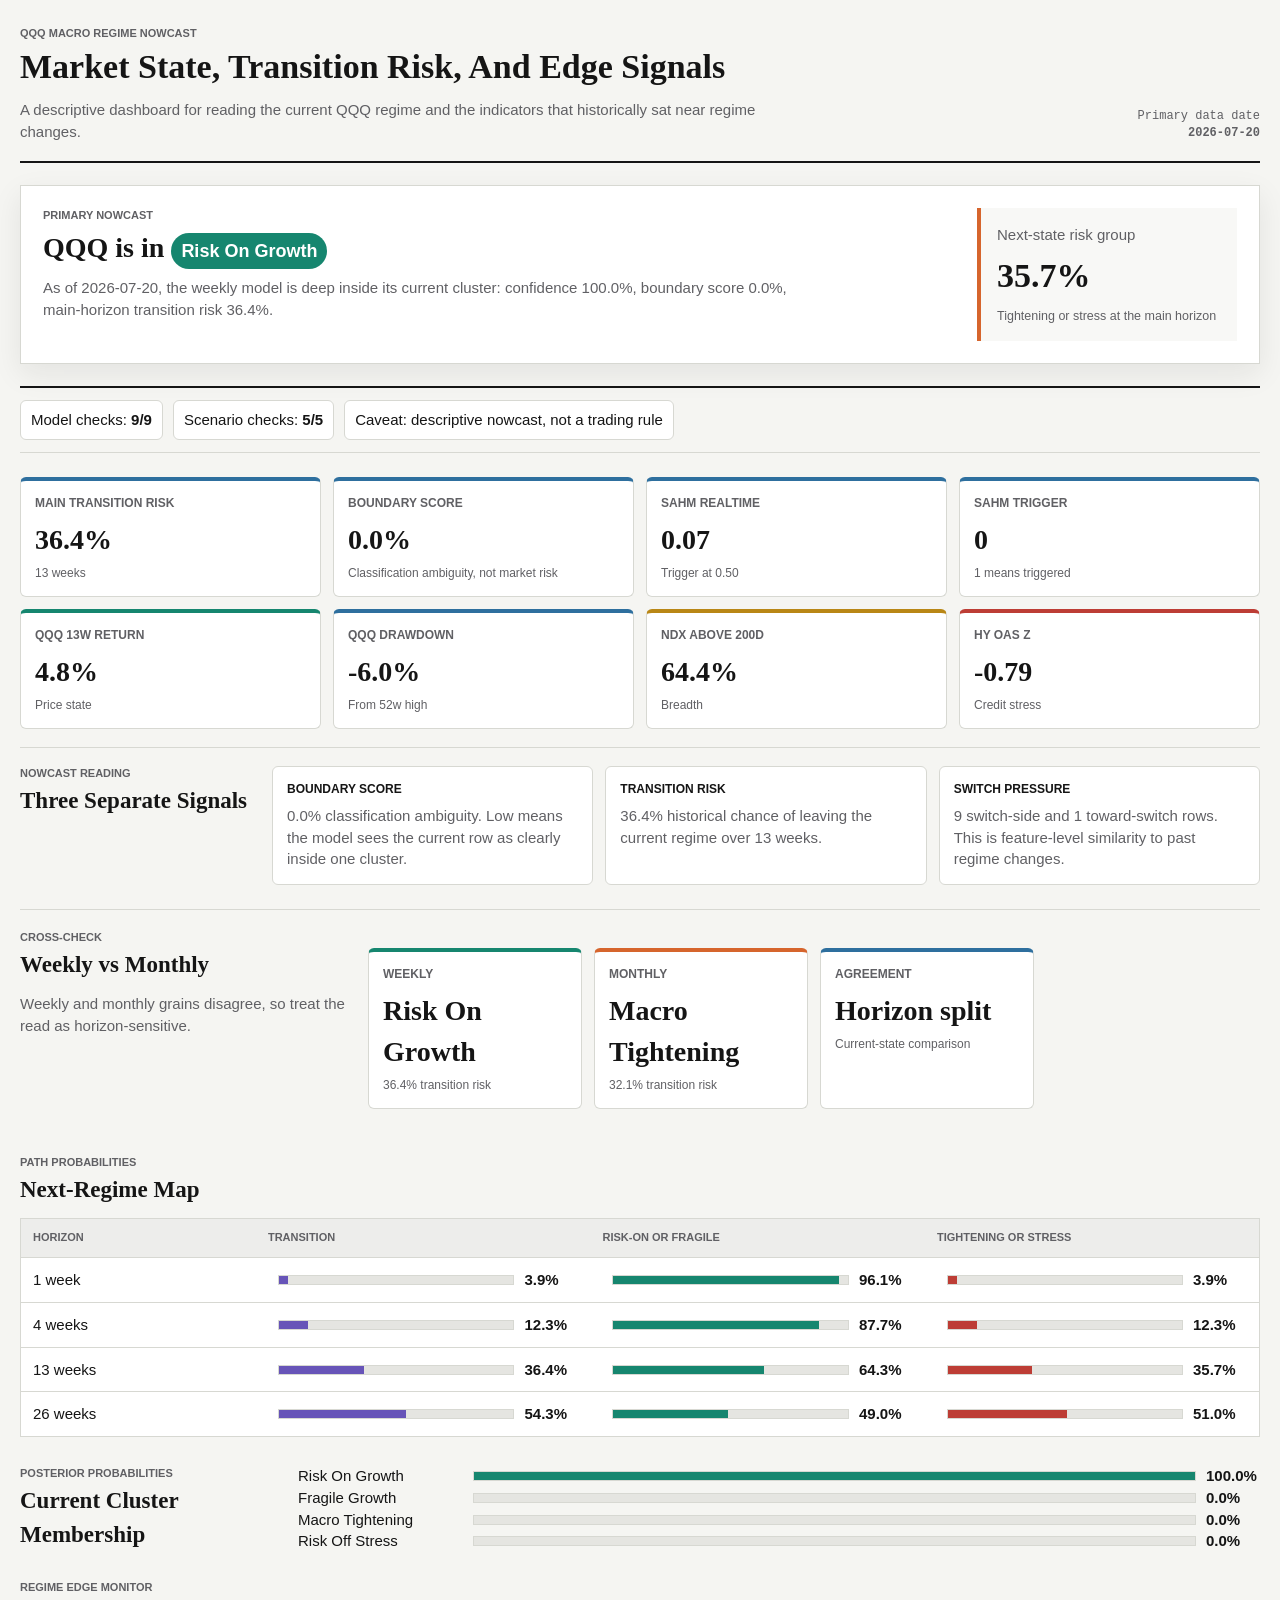
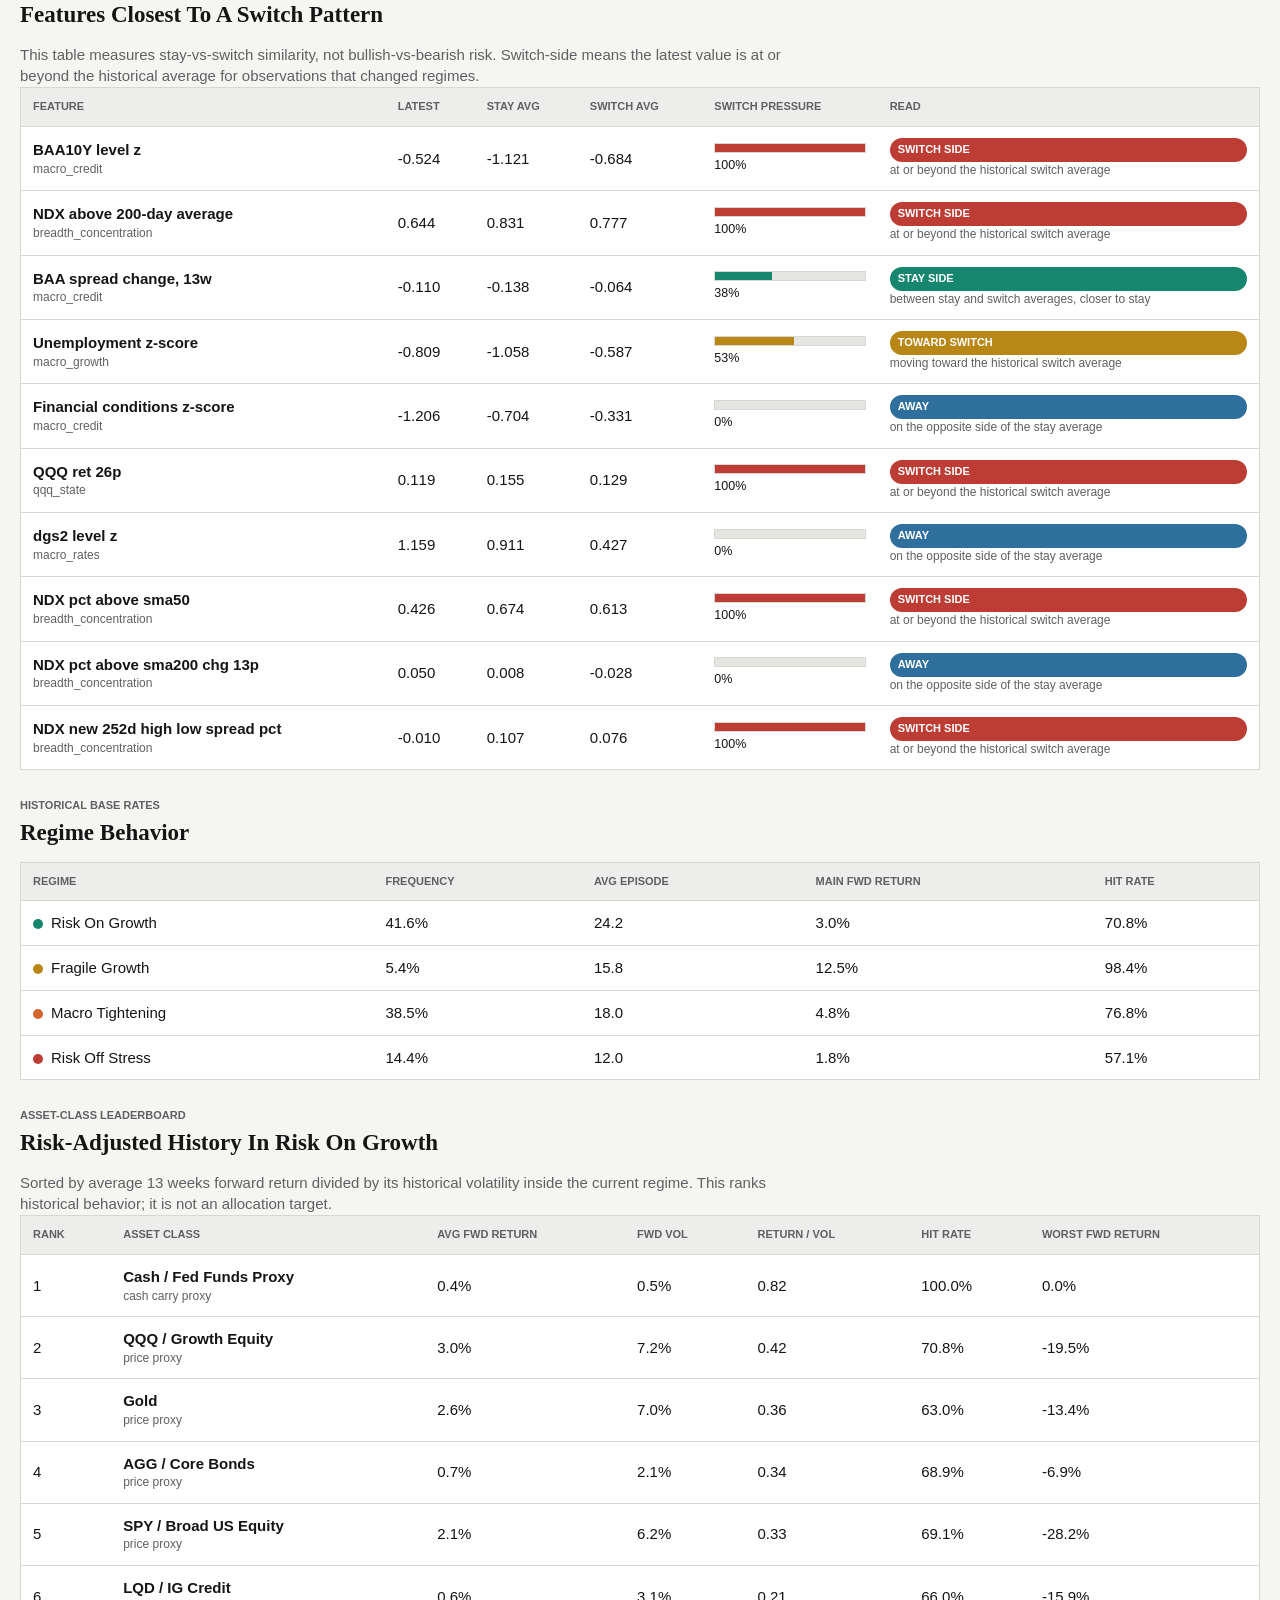
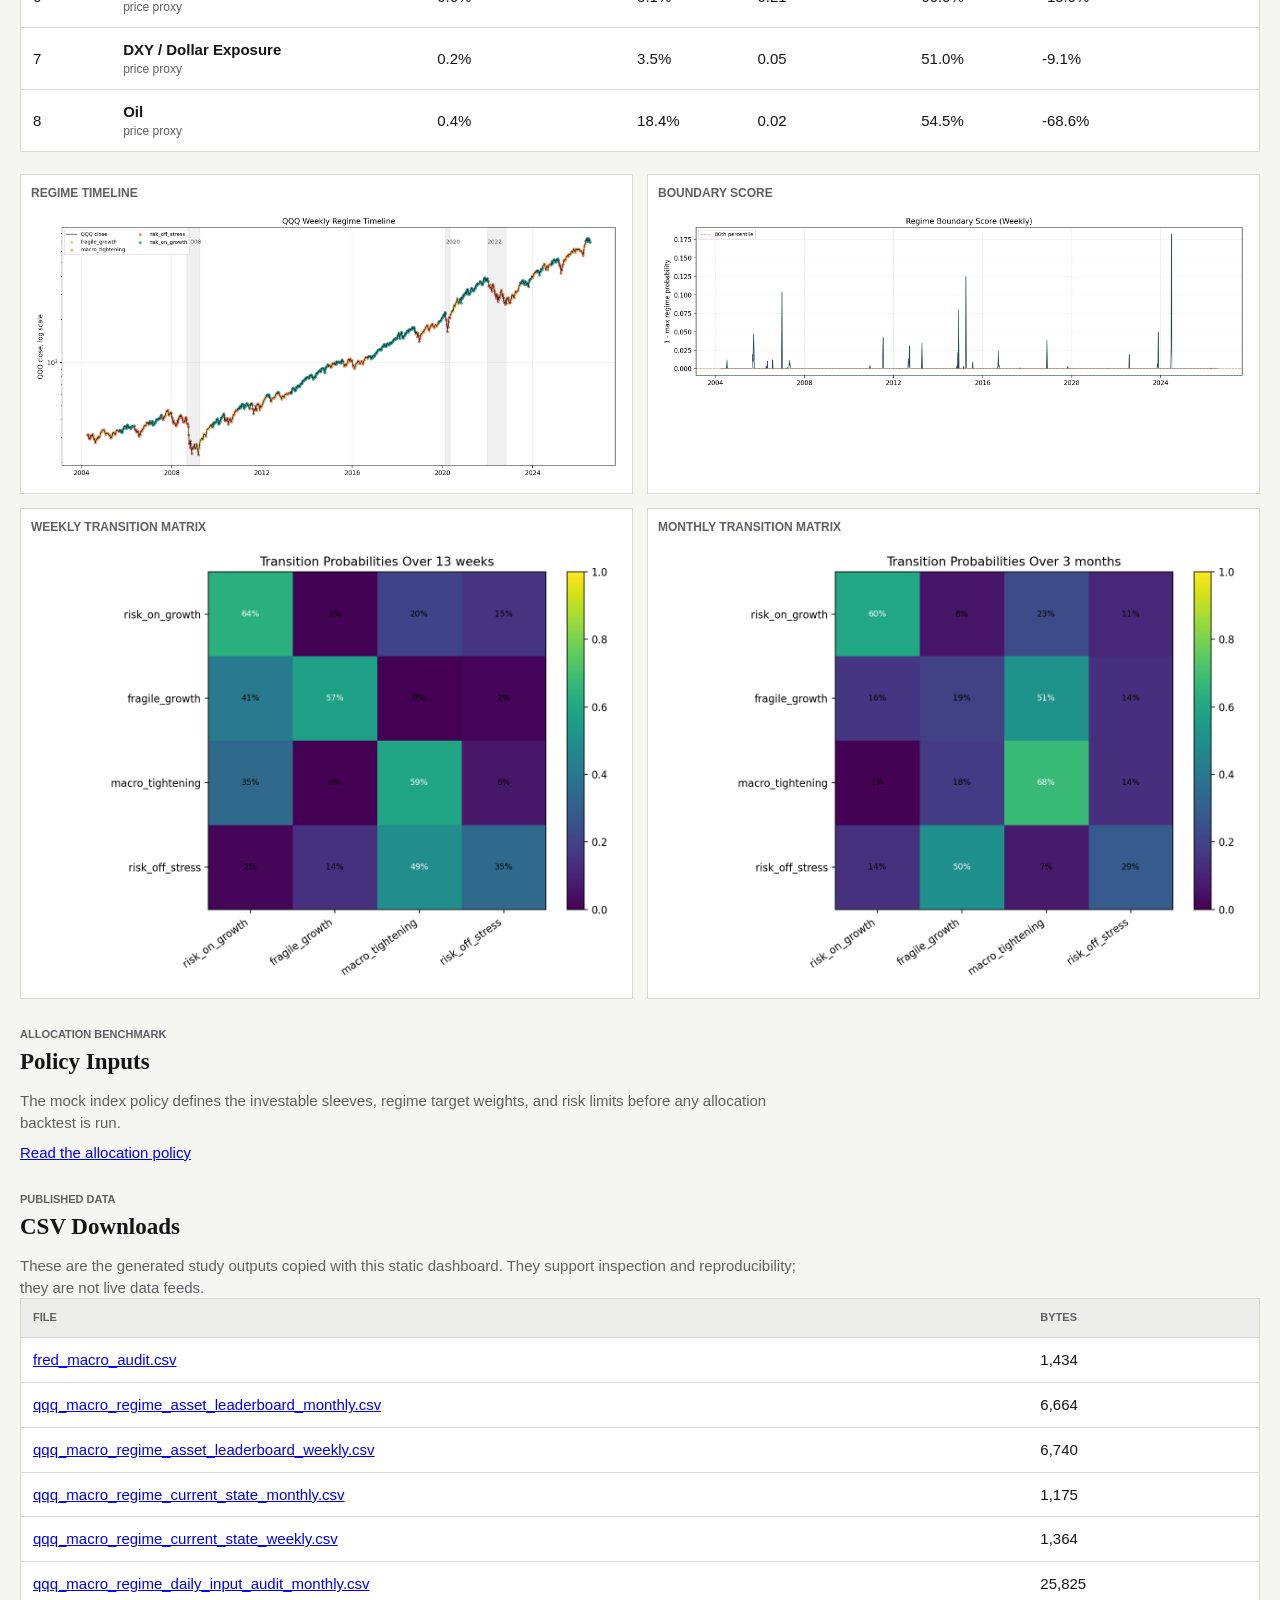
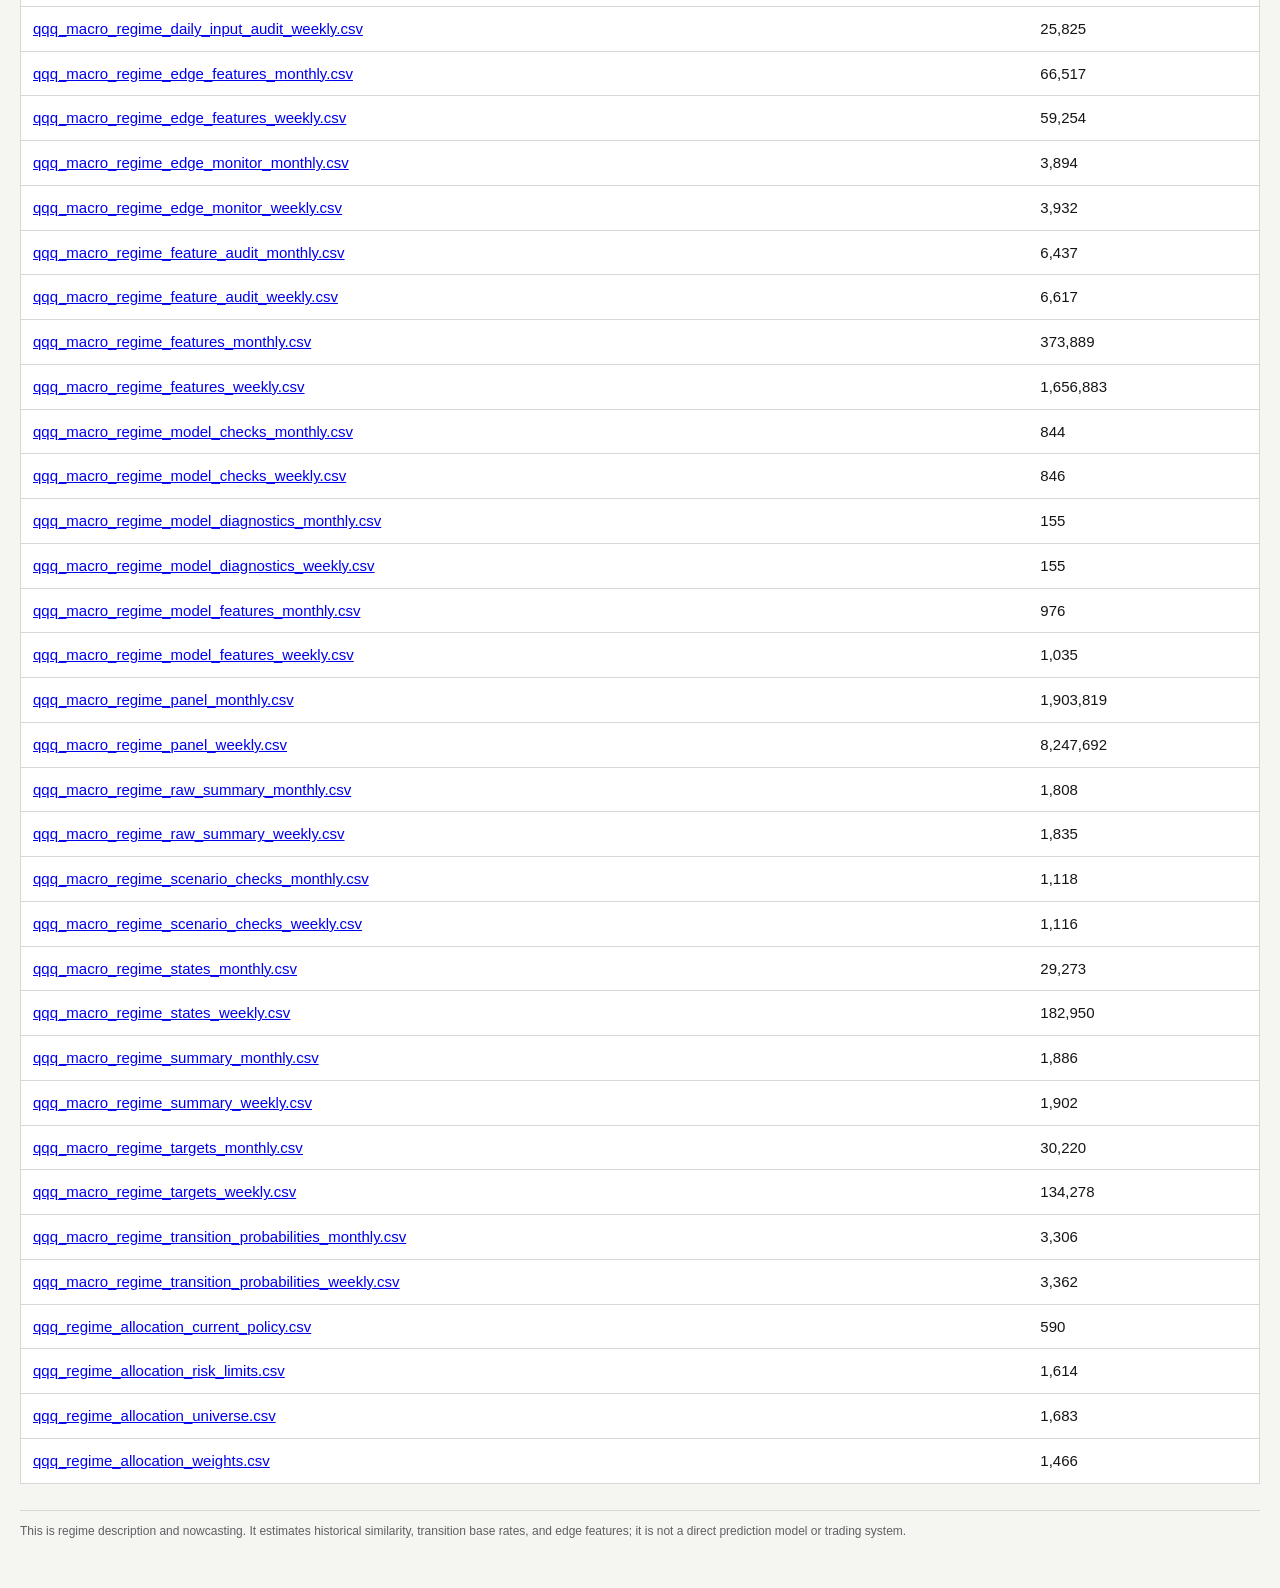
==== commit 1c5d2026: "Update QQQ regime dashboard 2026-07-21" ====
--- a/docs/qqq-regime-dashboard/index.html
+++ b/docs/qqq-regime-dashboard/index.html
@@ -353,19 +353,19 @@
       </div>
       <div class="timestamp">
         <div>Primary data date</div>
-        <strong>2026-07-17</strong>
+        <strong>2026-07-20</strong>
       </div>
     </header>
-    <section class="current-strip"><div><div class="eyebrow">Primary nowcast</div><h1>QQQ is in <span class="regime-pill tightening">Macro Tightening</span></h1><p>As of 2026-07-17, the weekly model is deep inside its current cluster: confidence 100.0%, boundary score 0.0%, main-horizon transition risk 11.1%.</p></div><div class="readout-box"><span>Next-state risk group</span><strong>94.0%</strong><small>Tightening or stress at the main horizon</small></div></section>
+    <section class="current-strip"><div><div class="eyebrow">Primary nowcast</div><h1>QQQ is in <span class="regime-pill risk-on">Risk On Growth</span></h1><p>As of 2026-07-20, the weekly model is deep inside its current cluster: confidence 100.0%, boundary score 0.0%, main-horizon transition risk 36.4%.</p></div><div class="readout-box"><span>Next-state risk group</span><strong>35.7%</strong><small>Tightening or stress at the main horizon</small></div></section>
     <section class="quality-strip"><span>Model checks: <strong>9/9</strong></span><span>Scenario checks: <strong>5/5</strong></span><span>Caveat: descriptive nowcast, not a trading rule</span></section>
-    <section class="metric-grid"><article class="metric neutral"><div class="metric-label">Main transition risk</div><div class="metric-value">11.1%</div><div class="metric-note">13 weeks</div></article><article class="metric neutral"><div class="metric-label">Boundary score</div><div class="metric-value">0.0%</div><div class="metric-note">Classification ambiguity, not market risk</div></article><article class="metric neutral"><div class="metric-label">Sahm realtime</div><div class="metric-value">0.07</div><div class="metric-note">Trigger at 0.50</div></article><article class="metric neutral"><div class="metric-label">Sahm trigger</div><div class="metric-value">0</div><div class="metric-note">1 means triggered</div></article><article class="metric risk-on"><div class="metric-label">QQQ 13w return</div><div class="metric-value">7.2%</div><div class="metric-note">Price state</div></article><article class="metric neutral"><div class="metric-label">QQQ drawdown</div><div class="metric-value">-6.1%</div><div class="metric-note">From 52w high</div></article><article class="metric fragile"><div class="metric-label">NDX above 200d</div><div class="metric-value">65.7%</div><div class="metric-note">Breadth</div></article><article class="metric stress"><div class="metric-label">HY OAS z</div><div class="metric-value">-0.86</div><div class="metric-note">Credit stress</div></article></section>
-    <section class="reading-guide"><div><div class="eyebrow">Nowcast reading</div><h2>Three Separate Signals</h2></div><article><strong>Boundary score</strong><span>0.0% classification ambiguity. Low means the model sees the current row as clearly inside one cluster.</span></article><article><strong>Transition risk</strong><span>11.1% historical chance of leaving the current regime over 13 weeks.</span></article><article><strong>Switch pressure</strong><span>4 switch-side and 3 toward-switch rows. This is feature-level similarity to past regime changes.</span></article></section>
-    <section class="section split-section"><div><div class="eyebrow">Cross-check</div><h2>Weekly vs Monthly</h2><p>Both grains classify the same state.</p></div><div class="comparison-grid"><article class="metric tightening"><div class="metric-label">Weekly</div><div class="metric-value">Macro Tightening</div><div class="metric-note">11.1% transition risk</div></article><article class="metric tightening"><div class="metric-label">Monthly</div><div class="metric-value">Macro Tightening</div><div class="metric-note">59.3% transition risk</div></article><article class="metric neutral"><div class="metric-label">Agreement</div><div class="metric-value">Aligned</div><div class="metric-note">Current-state comparison</div></article></div></section>
-    <section class="section"><div class="section-heading"><div><div class="eyebrow">Path probabilities</div><h2>Next-Regime Map</h2></div></div><table class="dashboard-table horizon-table"><thead><tr><th>Horizon</th><th>Transition</th><th>Risk-on or fragile</th><th>Tightening or stress</th></tr></thead><tbody><tr><td>1 week</td><td><div class="prob-row"><span></span><div class="prob-track"><div class="prob-fill accent" style="width:1.1%"></div></div><strong>1.1%</strong></div></td><td><div class="prob-row"><span></span><div class="prob-track"><div class="prob-fill risk-on" style="width:0.6%"></div></div><strong>0.6%</strong></div></td><td><div class="prob-row"><span></span><div class="prob-track"><div class="prob-fill stress" style="width:99.4%"></div></div><strong>99.4%</strong></div></td></tr><tr><td>4 weeks</td><td><div class="prob-row"><span></span><div class="prob-track"><div class="prob-fill accent" style="width:4.5%"></div></div><strong>4.5%</strong></div></td><td><div class="prob-row"><span></span><div class="prob-track"><div class="prob-fill risk-on" style="width:2.1%"></div></div><strong>2.1%</strong></div></td><td><div class="prob-row"><span></span><div class="prob-track"><div class="prob-fill stress" style="width:97.9%"></div></div><strong>97.9%</strong></div></td></tr><tr><td>13 weeks</td><td><div class="prob-row"><span></span><div class="prob-track"><div class="prob-fill accent" style="width:11.1%"></div></div><strong>11.1%</strong></div></td><td><div class="prob-row"><span></span><div class="prob-track"><div class="prob-fill risk-on" style="width:6.0%"></div></div><strong>6.0%</strong></div></td><td><div class="prob-row"><span></span><div class="prob-track"><div class="prob-fill stress" style="width:94.0%"></div></div><strong>94.0%</strong></div></td></tr><tr><td>26 weeks</td><td><div class="prob-row"><span></span><div class="prob-track"><div class="prob-fill accent" style="width:13.8%"></div></div><strong>13.8%</strong></div></td><td><div class="prob-row"><span></span><div class="prob-track"><div class="prob-fill risk-on" style="width:9.7%"></div></div><strong>9.7%</strong></div></td><td><div class="prob-row"><span></span><div class="prob-track"><div class="prob-fill stress" style="width:90.3%"></div></div><strong>90.3%</strong></div></td></tr></tbody></table></section>
-    <section class="section compact-section"><div><div class="eyebrow">Posterior probabilities</div><h2>Current Cluster Membership</h2></div><div class="probability-panel"><div class="prob-row"><span>Risk On Growth</span><div class="prob-track"><div class="prob-fill risk-on" style="width:0.0%"></div></div><strong>0.0%</strong></div><div class="prob-row"><span>Fragile Growth</span><div class="prob-track"><div class="prob-fill fragile" style="width:0.0%"></div></div><strong>0.0%</strong></div><div class="prob-row"><span>Macro Tightening</span><div class="prob-track"><div class="prob-fill tightening" style="width:100.0%"></div></div><strong>100.0%</strong></div><div class="prob-row"><span>Risk Off Stress</span><div class="prob-track"><div class="prob-fill stress" style="width:0.0%"></div></div><strong>0.0%</strong></div></div></section>
-    <section class="section"><div class="section-heading"><div><div class="eyebrow">Regime edge monitor</div><h2>Features Closest To A Switch Pattern</h2></div></div><p class="table-note">This table measures stay-vs-switch similarity, not bullish-vs-bearish risk. Switch-side means the latest value is at or beyond the historical average for observations that changed regimes.</p><table class="dashboard-table edge-table"><thead><tr><th>Feature</th><th>Latest</th><th>Stay avg</th><th>Switch avg</th><th>Switch pressure</th><th>Read</th></tr></thead><tbody><tr><td><strong>Policy rate change, 13w</strong><span>macro_rates</span></td><td>-0.010</td><td>0.107</td><td>-0.112</td><td><div class="edge-track"><div class="edge-fill toward-switch" style="width:53.4%"></div></div><small>53%</small></td><td><span class="status-badge toward-switch">toward switch</span><span>moving toward the historical switch average</span></td></tr><tr><td><strong>Unemployment z-score</strong><span>macro_growth</span></td><td>-0.711</td><td>-1.151</td><td>-0.286</td><td><div class="edge-track"><div class="edge-fill toward-switch" style="width:50.9%"></div></div><small>51%</small></td><td><span class="status-badge toward-switch">toward switch</span><span>moving toward the historical switch average</span></td></tr><tr><td><strong>dgs2 level z</strong><span>macro_rates</span></td><td>1.071</td><td>0.885</td><td>-0.002</td><td><div class="edge-track"><div class="edge-fill away" style="width:0.0%"></div></div><small>0%</small></td><td><span class="status-badge away">away</span><span>on the opposite side of the stay average</span></td></tr><tr><td><strong>Real-time Sahm Rule</strong><span>macro_growth</span></td><td>0.070</td><td>0.007</td><td>0.100</td><td><div class="edge-track"><div class="edge-fill toward-switch" style="width:67.5%"></div></div><small>67%</small></td><td><span class="status-badge toward-switch">toward switch</span><span>moving toward the historical switch average</span></td></tr><tr><td><strong>unrate chg 26p</strong><span>macro_growth</span></td><td>-0.200</td><td>-0.225</td><td>-0.094</td><td><div class="edge-track"><div class="edge-fill stay-side" style="width:19.3%"></div></div><small>19%</small></td><td><span class="status-badge stay-side">stay side</span><span>between stay and switch averages, closer to stay</span></td></tr><tr><td><strong>breakeven curve 10y5y level z</strong><span>macro_rates</span></td><td>0.419</td><td>-0.116</td><td>-0.599</td><td><div class="edge-track"><div class="edge-fill away" style="width:0.0%"></div></div><small>0%</small></td><td><span class="status-badge away">away</span><span>on the opposite side of the stay average</span></td></tr><tr><td><strong>Equal weight vs QQQ trend</strong><span>breadth_concentration</span></td><td>0.407</td><td>0.785</td><td>0.712</td><td><div class="edge-track"><div class="edge-fill switch-side" style="width:100.0%"></div></div><small>100%</small></td><td><span class="status-badge switch-side">switch side</span><span>at or beyond the historical switch average</span></td></tr><tr><td><strong>QQQ drawdown, 52w</strong><span>qqq_state</span></td><td>-0.061</td><td>-0.031</td><td>-0.017</td><td><div class="edge-track"><div class="edge-fill away" style="width:0.0%"></div></div><small>0%</small></td><td><span class="status-badge away">away</span><span>on the opposite side of the stay average</span></td></tr><tr><td><strong>QQQ distance from 40w average</strong><span>qqq_state</span></td><td>0.083</td><td>0.064</td><td>0.085</td><td><div class="edge-track"><div class="edge-fill switch-side" style="width:94.9%"></div></div><small>95%</small></td><td><span class="status-badge switch-side">switch side</span><span>at or beyond the historical switch average</span></td></tr><tr><td><strong>yield curve 10y2y chg 13p</strong><span>macro_rates</span></td><td>-0.140</td><td>-0.064</td><td>0.024</td><td><div class="edge-track"><div class="edge-fill away" style="width:0.0%"></div></div><small>0%</small></td><td><span class="status-badge away">away</span><span>on the opposite side of the stay average</span></td></tr></tbody></table></section>
-    <section class="section"><div class="eyebrow">Historical base rates</div><h2>Regime Behavior</h2><table class="dashboard-table"><thead><tr><th>Regime</th><th>Frequency</th><th>Avg episode</th><th>Main fwd return</th><th>Hit rate</th></tr></thead><tbody><tr><td><span class="regime-dot risk-on"></span>Risk On Growth</td><td>16.2%</td><td>26.9</td><td>4.8%</td><td>76.0%</td></tr><tr><td><span class="regime-dot fragile"></span>Fragile Growth</td><td>12.4%</td><td>8.5</td><td>5.9%</td><td>73.6%</td></tr><tr><td><span class="regime-dot tightening"></span>Macro Tightening</td><td>61.8%</td><td>79.9</td><td>3.9%</td><td>73.8%</td></tr><tr><td><span class="regime-dot stress"></span>Risk Off Stress</td><td>9.7%</td><td>7.1</td><td>1.5%</td><td>58.4%</td></tr></tbody></table></section>
-    <section class="section"><div class="eyebrow">Asset-class leaderboard</div><h2>Risk-Adjusted History In Macro Tightening</h2><p class="table-note">Sorted by average 13 weeks forward return divided by its historical volatility inside the current regime. This ranks historical behavior; it is not an allocation target.</p><table class="dashboard-table"><thead><tr><th>Rank</th><th>Asset class</th><th>Avg fwd return</th><th>Fwd vol</th><th>Return / vol</th><th>Hit rate</th><th>Worst fwd return</th></tr></thead><tbody><tr><td>1</td><td><strong>Cash / Fed Funds Proxy</strong><span>cash carry proxy</span></td><td>0.6%</td><td>0.5%</td><td>1.13</td><td>100.0%</td><td>0.0%</td></tr><tr><td>2</td><td><strong>QQQ / Growth Equity</strong><span>price proxy</span></td><td>3.9%</td><td>7.0%</td><td>0.56</td><td>73.8%</td><td>-19.5%</td></tr><tr><td>3</td><td><strong>AGG / Core Bonds</strong><span>price proxy</span></td><td>1.0%</td><td>1.8%</td><td>0.53</td><td>72.6%</td><td>-5.3%</td></tr><tr><td>4</td><td><strong>SPY / Broad US Equity</strong><span>price proxy</span></td><td>2.9%</td><td>5.6%</td><td>0.52</td><td>75.5%</td><td>-28.2%</td></tr><tr><td>5</td><td><strong>LQD / IG Credit</strong><span>price proxy</span></td><td>1.2%</td><td>2.8%</td><td>0.42</td><td>68.4%</td><td>-15.9%</td></tr><tr><td>6</td><td><strong>Gold</strong><span>price proxy</span></td><td>3.0%</td><td>8.2%</td><td>0.36</td><td>64.4%</td><td>-22.7%</td></tr><tr><td>7</td><td><strong>DXY / Dollar Exposure</strong><span>price proxy</span></td><td>0.1%</td><td>3.2%</td><td>0.04</td><td>51.3%</td><td>-9.7%</td></tr><tr><td>8</td><td><strong>Oil</strong><span>price proxy</span></td><td>0.5%</td><td>17.9%</td><td>0.03</td><td>53.3%</td><td>-68.6%</td></tr></tbody></table></section>
+    <section class="metric-grid"><article class="metric neutral"><div class="metric-label">Main transition risk</div><div class="metric-value">36.4%</div><div class="metric-note">13 weeks</div></article><article class="metric neutral"><div class="metric-label">Boundary score</div><div class="metric-value">0.0%</div><div class="metric-note">Classification ambiguity, not market risk</div></article><article class="metric neutral"><div class="metric-label">Sahm realtime</div><div class="metric-value">0.07</div><div class="metric-note">Trigger at 0.50</div></article><article class="metric neutral"><div class="metric-label">Sahm trigger</div><div class="metric-value">0</div><div class="metric-note">1 means triggered</div></article><article class="metric risk-on"><div class="metric-label">QQQ 13w return</div><div class="metric-value">4.8%</div><div class="metric-note">Price state</div></article><article class="metric neutral"><div class="metric-label">QQQ drawdown</div><div class="metric-value">-6.0%</div><div class="metric-note">From 52w high</div></article><article class="metric fragile"><div class="metric-label">NDX above 200d</div><div class="metric-value">64.4%</div><div class="metric-note">Breadth</div></article><article class="metric stress"><div class="metric-label">HY OAS z</div><div class="metric-value">-0.79</div><div class="metric-note">Credit stress</div></article></section>
+    <section class="reading-guide"><div><div class="eyebrow">Nowcast reading</div><h2>Three Separate Signals</h2></div><article><strong>Boundary score</strong><span>0.0% classification ambiguity. Low means the model sees the current row as clearly inside one cluster.</span></article><article><strong>Transition risk</strong><span>36.4% historical chance of leaving the current regime over 13 weeks.</span></article><article><strong>Switch pressure</strong><span>9 switch-side and 1 toward-switch rows. This is feature-level similarity to past regime changes.</span></article></section>
+    <section class="section split-section"><div><div class="eyebrow">Cross-check</div><h2>Weekly vs Monthly</h2><p>Weekly and monthly grains disagree, so treat the read as horizon-sensitive.</p></div><div class="comparison-grid"><article class="metric risk-on"><div class="metric-label">Weekly</div><div class="metric-value">Risk On Growth</div><div class="metric-note">36.4% transition risk</div></article><article class="metric tightening"><div class="metric-label">Monthly</div><div class="metric-value">Macro Tightening</div><div class="metric-note">32.1% transition risk</div></article><article class="metric neutral"><div class="metric-label">Agreement</div><div class="metric-value">Horizon split</div><div class="metric-note">Current-state comparison</div></article></div></section>
+    <section class="section"><div class="section-heading"><div><div class="eyebrow">Path probabilities</div><h2>Next-Regime Map</h2></div></div><table class="dashboard-table horizon-table"><thead><tr><th>Horizon</th><th>Transition</th><th>Risk-on or fragile</th><th>Tightening or stress</th></tr></thead><tbody><tr><td>1 week</td><td><div class="prob-row"><span></span><div class="prob-track"><div class="prob-fill accent" style="width:3.9%"></div></div><strong>3.9%</strong></div></td><td><div class="prob-row"><span></span><div class="prob-track"><div class="prob-fill risk-on" style="width:96.1%"></div></div><strong>96.1%</strong></div></td><td><div class="prob-row"><span></span><div class="prob-track"><div class="prob-fill stress" style="width:3.9%"></div></div><strong>3.9%</strong></div></td></tr><tr><td>4 weeks</td><td><div class="prob-row"><span></span><div class="prob-track"><div class="prob-fill accent" style="width:12.3%"></div></div><strong>12.3%</strong></div></td><td><div class="prob-row"><span></span><div class="prob-track"><div class="prob-fill risk-on" style="width:87.7%"></div></div><strong>87.7%</strong></div></td><td><div class="prob-row"><span></span><div class="prob-track"><div class="prob-fill stress" style="width:12.3%"></div></div><strong>12.3%</strong></div></td></tr><tr><td>13 weeks</td><td><div class="prob-row"><span></span><div class="prob-track"><div class="prob-fill accent" style="width:36.4%"></div></div><strong>36.4%</strong></div></td><td><div class="prob-row"><span></span><div class="prob-track"><div class="prob-fill risk-on" style="width:64.3%"></div></div><strong>64.3%</strong></div></td><td><div class="prob-row"><span></span><div class="prob-track"><div class="prob-fill stress" style="width:35.7%"></div></div><strong>35.7%</strong></div></td></tr><tr><td>26 weeks</td><td><div class="prob-row"><span></span><div class="prob-track"><div class="prob-fill accent" style="width:54.3%"></div></div><strong>54.3%</strong></div></td><td><div class="prob-row"><span></span><div class="prob-track"><div class="prob-fill risk-on" style="width:49.0%"></div></div><strong>49.0%</strong></div></td><td><div class="prob-row"><span></span><div class="prob-track"><div class="prob-fill stress" style="width:51.0%"></div></div><strong>51.0%</strong></div></td></tr></tbody></table></section>
+    <section class="section compact-section"><div><div class="eyebrow">Posterior probabilities</div><h2>Current Cluster Membership</h2></div><div class="probability-panel"><div class="prob-row"><span>Risk On Growth</span><div class="prob-track"><div class="prob-fill risk-on" style="width:100.0%"></div></div><strong>100.0%</strong></div><div class="prob-row"><span>Fragile Growth</span><div class="prob-track"><div class="prob-fill fragile" style="width:0.0%"></div></div><strong>0.0%</strong></div><div class="prob-row"><span>Macro Tightening</span><div class="prob-track"><div class="prob-fill tightening" style="width:0.0%"></div></div><strong>0.0%</strong></div><div class="prob-row"><span>Risk Off Stress</span><div class="prob-track"><div class="prob-fill stress" style="width:0.0%"></div></div><strong>0.0%</strong></div></div></section>
+    <section class="section"><div class="section-heading"><div><div class="eyebrow">Regime edge monitor</div><h2>Features Closest To A Switch Pattern</h2></div></div><p class="table-note">This table measures stay-vs-switch similarity, not bullish-vs-bearish risk. Switch-side means the latest value is at or beyond the historical average for observations that changed regimes.</p><table class="dashboard-table edge-table"><thead><tr><th>Feature</th><th>Latest</th><th>Stay avg</th><th>Switch avg</th><th>Switch pressure</th><th>Read</th></tr></thead><tbody><tr><td><strong>BAA10Y level z</strong><span>macro_credit</span></td><td>-0.524</td><td>-1.121</td><td>-0.684</td><td><div class="edge-track"><div class="edge-fill switch-side" style="width:100.0%"></div></div><small>100%</small></td><td><span class="status-badge switch-side">switch side</span><span>at or beyond the historical switch average</span></td></tr><tr><td><strong>NDX above 200-day average</strong><span>breadth_concentration</span></td><td>0.644</td><td>0.831</td><td>0.777</td><td><div class="edge-track"><div class="edge-fill switch-side" style="width:100.0%"></div></div><small>100%</small></td><td><span class="status-badge switch-side">switch side</span><span>at or beyond the historical switch average</span></td></tr><tr><td><strong>BAA spread change, 13w</strong><span>macro_credit</span></td><td>-0.110</td><td>-0.138</td><td>-0.064</td><td><div class="edge-track"><div class="edge-fill stay-side" style="width:37.8%"></div></div><small>38%</small></td><td><span class="status-badge stay-side">stay side</span><span>between stay and switch averages, closer to stay</span></td></tr><tr><td><strong>Unemployment z-score</strong><span>macro_growth</span></td><td>-0.809</td><td>-1.058</td><td>-0.587</td><td><div class="edge-track"><div class="edge-fill toward-switch" style="width:52.7%"></div></div><small>53%</small></td><td><span class="status-badge toward-switch">toward switch</span><span>moving toward the historical switch average</span></td></tr><tr><td><strong>Financial conditions z-score</strong><span>macro_credit</span></td><td>-1.206</td><td>-0.704</td><td>-0.331</td><td><div class="edge-track"><div class="edge-fill away" style="width:0.0%"></div></div><small>0%</small></td><td><span class="status-badge away">away</span><span>on the opposite side of the stay average</span></td></tr><tr><td><strong>QQQ ret 26p</strong><span>qqq_state</span></td><td>0.119</td><td>0.155</td><td>0.129</td><td><div class="edge-track"><div class="edge-fill switch-side" style="width:100.0%"></div></div><small>100%</small></td><td><span class="status-badge switch-side">switch side</span><span>at or beyond the historical switch average</span></td></tr><tr><td><strong>dgs2 level z</strong><span>macro_rates</span></td><td>1.159</td><td>0.911</td><td>0.427</td><td><div class="edge-track"><div class="edge-fill away" style="width:0.0%"></div></div><small>0%</small></td><td><span class="status-badge away">away</span><span>on the opposite side of the stay average</span></td></tr><tr><td><strong>NDX pct above sma50</strong><span>breadth_concentration</span></td><td>0.426</td><td>0.674</td><td>0.613</td><td><div class="edge-track"><div class="edge-fill switch-side" style="width:100.0%"></div></div><small>100%</small></td><td><span class="status-badge switch-side">switch side</span><span>at or beyond the historical switch average</span></td></tr><tr><td><strong>NDX pct above sma200 chg 13p</strong><span>breadth_concentration</span></td><td>0.050</td><td>0.008</td><td>-0.028</td><td><div class="edge-track"><div class="edge-fill away" style="width:0.0%"></div></div><small>0%</small></td><td><span class="status-badge away">away</span><span>on the opposite side of the stay average</span></td></tr><tr><td><strong>NDX new 252d high low spread pct</strong><span>breadth_concentration</span></td><td>-0.010</td><td>0.107</td><td>0.076</td><td><div class="edge-track"><div class="edge-fill switch-side" style="width:100.0%"></div></div><small>100%</small></td><td><span class="status-badge switch-side">switch side</span><span>at or beyond the historical switch average</span></td></tr></tbody></table></section>
+    <section class="section"><div class="eyebrow">Historical base rates</div><h2>Regime Behavior</h2><table class="dashboard-table"><thead><tr><th>Regime</th><th>Frequency</th><th>Avg episode</th><th>Main fwd return</th><th>Hit rate</th></tr></thead><tbody><tr><td><span class="regime-dot risk-on"></span>Risk On Growth</td><td>41.6%</td><td>24.2</td><td>3.0%</td><td>70.8%</td></tr><tr><td><span class="regime-dot fragile"></span>Fragile Growth</td><td>5.4%</td><td>15.8</td><td>12.5%</td><td>98.4%</td></tr><tr><td><span class="regime-dot tightening"></span>Macro Tightening</td><td>38.5%</td><td>18.0</td><td>4.8%</td><td>76.8%</td></tr><tr><td><span class="regime-dot stress"></span>Risk Off Stress</td><td>14.4%</td><td>12.0</td><td>1.8%</td><td>57.1%</td></tr></tbody></table></section>
+    <section class="section"><div class="eyebrow">Asset-class leaderboard</div><h2>Risk-Adjusted History In Risk On Growth</h2><p class="table-note">Sorted by average 13 weeks forward return divided by its historical volatility inside the current regime. This ranks historical behavior; it is not an allocation target.</p><table class="dashboard-table"><thead><tr><th>Rank</th><th>Asset class</th><th>Avg fwd return</th><th>Fwd vol</th><th>Return / vol</th><th>Hit rate</th><th>Worst fwd return</th></tr></thead><tbody><tr><td>1</td><td><strong>Cash / Fed Funds Proxy</strong><span>cash carry proxy</span></td><td>0.4%</td><td>0.5%</td><td>0.82</td><td>100.0%</td><td>0.0%</td></tr><tr><td>2</td><td><strong>QQQ / Growth Equity</strong><span>price proxy</span></td><td>3.0%</td><td>7.2%</td><td>0.42</td><td>70.8%</td><td>-19.5%</td></tr><tr><td>3</td><td><strong>Gold</strong><span>price proxy</span></td><td>2.6%</td><td>7.0%</td><td>0.36</td><td>63.0%</td><td>-13.4%</td></tr><tr><td>4</td><td><strong>AGG / Core Bonds</strong><span>price proxy</span></td><td>0.7%</td><td>2.1%</td><td>0.34</td><td>68.9%</td><td>-6.9%</td></tr><tr><td>5</td><td><strong>SPY / Broad US Equity</strong><span>price proxy</span></td><td>2.1%</td><td>6.2%</td><td>0.33</td><td>69.1%</td><td>-28.2%</td></tr><tr><td>6</td><td><strong>LQD / IG Credit</strong><span>price proxy</span></td><td>0.6%</td><td>3.1%</td><td>0.21</td><td>66.0%</td><td>-15.9%</td></tr><tr><td>7</td><td><strong>DXY / Dollar Exposure</strong><span>price proxy</span></td><td>0.2%</td><td>3.5%</td><td>0.05</td><td>51.0%</td><td>-9.1%</td></tr><tr><td>8</td><td><strong>Oil</strong><span>price proxy</span></td><td>0.4%</td><td>18.4%</td><td>0.02</td><td>54.5%</td><td>-68.6%</td></tr></tbody></table></section>
     <section class="plot-grid"><figure><figcaption>Regime timeline</figcaption><img src="plots/qqq_regime_timeline_weekly.png" alt="QQQ weekly regime timeline"></figure><figure><figcaption>Boundary score</figcaption><img src="plots/qqq_boundary_score_weekly.png" alt="QQQ weekly boundary score"></figure><figure><figcaption>Weekly transition matrix</figcaption><img src="plots/qqq_transition_heatmap_13p_weekly.png" alt="Weekly transition heatmap"></figure><figure><figcaption>Monthly transition matrix</figcaption><img src="plots/qqq_transition_heatmap_3p_monthly.png" alt="Monthly transition heatmap"></figure></section>
     <section class="section">
   <div class="eyebrow">Allocation benchmark</div>
@@ -379,7 +379,7 @@
   <p class="table-note">These are the generated study outputs copied with this static dashboard. They support inspection and reproducibility; they are not live data feeds.</p>
   <table class="dashboard-table">
     <thead><tr><th>File</th><th>Bytes</th></tr></thead>
-    <tbody><tr><td><a href="data/fred_macro_audit.csv">fred_macro_audit.csv</a></td><td>1,434</td></tr><tr><td><a href="data/qqq_macro_regime_asset_leaderboard_monthly.csv">qqq_macro_regime_asset_leaderboard_monthly.csv</a></td><td>6,518</td></tr><tr><td><a href="data/qqq_macro_regime_asset_leaderboard_weekly.csv">qqq_macro_regime_asset_leaderboard_weekly.csv</a></td><td>6,756</td></tr><tr><td><a href="data/qqq_macro_regime_current_state_monthly.csv">qqq_macro_regime_current_state_monthly.csv</a></td><td>1,369</td></tr><tr><td><a href="data/qqq_macro_regime_current_state_weekly.csv">qqq_macro_regime_current_state_weekly.csv</a></td><td>1,443</td></tr><tr><td><a href="data/qqq_macro_regime_daily_input_audit_monthly.csv">qqq_macro_regime_daily_input_audit_monthly.csv</a></td><td>25,814</td></tr><tr><td><a href="data/qqq_macro_regime_daily_input_audit_weekly.csv">qqq_macro_regime_daily_input_audit_weekly.csv</a></td><td>25,814</td></tr><tr><td><a href="data/qqq_macro_regime_edge_features_monthly.csv">qqq_macro_regime_edge_features_monthly.csv</a></td><td>66,570</td></tr><tr><td><a href="data/qqq_macro_regime_edge_features_weekly.csv">qqq_macro_regime_edge_features_weekly.csv</a></td><td>67,320</td></tr><tr><td><a href="data/qqq_macro_regime_edge_monitor_monthly.csv">qqq_macro_regime_edge_monitor_monthly.csv</a></td><td>3,875</td></tr><tr><td><a href="data/qqq_macro_regime_edge_monitor_weekly.csv">qqq_macro_regime_edge_monitor_weekly.csv</a></td><td>3,963</td></tr><tr><td><a href="data/qqq_macro_regime_feature_audit_monthly.csv">qqq_macro_regime_feature_audit_monthly.csv</a></td><td>6,437</td></tr><tr><td><a href="data/qqq_macro_regime_feature_audit_weekly.csv">qqq_macro_regime_feature_audit_weekly.csv</a></td><td>6,607</td></tr><tr><td><a href="data/qqq_macro_regime_features_monthly.csv">qqq_macro_regime_features_monthly.csv</a></td><td>372,143</td></tr><tr><td><a href="data/qqq_macro_regime_features_weekly.csv">qqq_macro_regime_features_weekly.csv</a></td><td>1,649,118</td></tr><tr><td><a href="data/qqq_macro_regime_model_checks_monthly.csv">qqq_macro_regime_model_checks_monthly.csv</a></td><td>788</td></tr><tr><td><a href="data/qqq_macro_regime_model_checks_weekly.csv">qqq_macro_regime_model_checks_weekly.csv</a></td><td>826</td></tr><tr><td><a href="data/qqq_macro_regime_model_diagnostics_monthly.csv">qqq_macro_regime_model_diagnostics_monthly.csv</a></td><td>154</td></tr><tr><td><a href="data/qqq_macro_regime_model_diagnostics_weekly.csv">qqq_macro_regime_model_diagnostics_weekly.csv</a></td><td>155</td></tr><tr><td><a href="data/qqq_macro_regime_model_features_monthly.csv">qqq_macro_regime_model_features_monthly.csv</a></td><td>976</td></tr><tr><td><a href="data/qqq_macro_regime_model_features_weekly.csv">qqq_macro_regime_model_features_weekly.csv</a></td><td>1,035</td></tr><tr><td><a href="data/qqq_macro_regime_panel_monthly.csv">qqq_macro_regime_panel_monthly.csv</a></td><td>1,897,865</td></tr><tr><td><a href="data/qqq_macro_regime_panel_weekly.csv">qqq_macro_regime_panel_weekly.csv</a></td><td>8,217,680</td></tr><tr><td><a href="data/qqq_macro_regime_raw_summary_monthly.csv">qqq_macro_regime_raw_summary_monthly.csv</a></td><td>1,820</td></tr><tr><td><a href="data/qqq_macro_regime_raw_summary_weekly.csv">qqq_macro_regime_raw_summary_weekly.csv</a></td><td>1,869</td></tr><tr><td><a href="data/qqq_macro_regime_scenario_checks_monthly.csv">qqq_macro_regime_scenario_checks_monthly.csv</a></td><td>1,085</td></tr><tr><td><a href="data/qqq_macro_regime_scenario_checks_weekly.csv">qqq_macro_regime_scenario_checks_weekly.csv</a></td><td>1,088</td></tr><tr><td><a href="data/qqq_macro_regime_states_monthly.csv">qqq_macro_regime_states_monthly.csv</a></td><td>38,289</td></tr><tr><td><a href="data/qqq_macro_regime_states_weekly.csv">qqq_macro_regime_states_weekly.csv</a></td><td>190,813</td></tr><tr><td><a href="data/qqq_macro_regime_summary_monthly.csv">qqq_macro_regime_summary_monthly.csv</a></td><td>1,890</td></tr><tr><td><a href="data/qqq_macro_regime_summary_weekly.csv">qqq_macro_regime_summary_weekly.csv</a></td><td>1,963</td></tr><tr><td><a href="data/qqq_macro_regime_targets_monthly.csv">qqq_macro_regime_targets_monthly.csv</a></td><td>30,219</td></tr><tr><td><a href="data/qqq_macro_regime_targets_weekly.csv">qqq_macro_regime_targets_weekly.csv</a></td><td>134,163</td></tr><tr><td><a href="data/qqq_macro_regime_transition_probabilities_monthly.csv">qqq_macro_regime_transition_probabilities_monthly.csv</a></td><td>3,143</td></tr><tr><td><a href="data/qqq_macro_regime_transition_probabilities_weekly.csv">qqq_macro_regime_transition_probabilities_weekly.csv</a></td><td>3,468</td></tr><tr><td><a href="data/qqq_regime_allocation_current_policy.csv">qqq_regime_allocation_current_policy.csv</a></td><td>602</td></tr><tr><td><a href="data/qqq_regime_allocation_risk_limits.csv">qqq_regime_allocation_risk_limits.csv</a></td><td>1,614</td></tr><tr><td><a href="data/qqq_regime_allocation_universe.csv">qqq_regime_allocation_universe.csv</a></td><td>1,683</td></tr><tr><td><a href="data/qqq_regime_allocation_weights.csv">qqq_regime_allocation_weights.csv</a></td><td>1,466</td></tr></tbody>
+    <tbody><tr><td><a href="data/fred_macro_audit.csv">fred_macro_audit.csv</a></td><td>1,434</td></tr><tr><td><a href="data/qqq_macro_regime_asset_leaderboard_monthly.csv">qqq_macro_regime_asset_leaderboard_monthly.csv</a></td><td>6,664</td></tr><tr><td><a href="data/qqq_macro_regime_asset_leaderboard_weekly.csv">qqq_macro_regime_asset_leaderboard_weekly.csv</a></td><td>6,740</td></tr><tr><td><a href="data/qqq_macro_regime_current_state_monthly.csv">qqq_macro_regime_current_state_monthly.csv</a></td><td>1,175</td></tr><tr><td><a href="data/qqq_macro_regime_current_state_weekly.csv">qqq_macro_regime_current_state_weekly.csv</a></td><td>1,364</td></tr><tr><td><a href="data/qqq_macro_regime_daily_input_audit_monthly.csv">qqq_macro_regime_daily_input_audit_monthly.csv</a></td><td>25,825</td></tr><tr><td><a href="data/qqq_macro_regime_daily_input_audit_weekly.csv">qqq_macro_regime_daily_input_audit_weekly.csv</a></td><td>25,825</td></tr><tr><td><a href="data/qqq_macro_regime_edge_features_monthly.csv">qqq_macro_regime_edge_features_monthly.csv</a></td><td>66,517</td></tr><tr><td><a href="data/qqq_macro_regime_edge_features_weekly.csv">qqq_macro_regime_edge_features_weekly.csv</a></td><td>59,254</td></tr><tr><td><a href="data/qqq_macro_regime_edge_monitor_monthly.csv">qqq_macro_regime_edge_monitor_monthly.csv</a></td><td>3,894</td></tr><tr><td><a href="data/qqq_macro_regime_edge_monitor_weekly.csv">qqq_macro_regime_edge_monitor_weekly.csv</a></td><td>3,932</td></tr><tr><td><a href="data/qqq_macro_regime_feature_audit_monthly.csv">qqq_macro_regime_feature_audit_monthly.csv</a></td><td>6,437</td></tr><tr><td><a href="data/qqq_macro_regime_feature_audit_weekly.csv">qqq_macro_regime_feature_audit_weekly.csv</a></td><td>6,617</td></tr><tr><td><a href="data/qqq_macro_regime_features_monthly.csv">qqq_macro_regime_features_monthly.csv</a></td><td>373,889</td></tr><tr><td><a href="data/qqq_macro_regime_features_weekly.csv">qqq_macro_regime_features_weekly.csv</a></td><td>1,656,883</td></tr><tr><td><a href="data/qqq_macro_regime_model_checks_monthly.csv">qqq_macro_regime_model_checks_monthly.csv</a></td><td>844</td></tr><tr><td><a href="data/qqq_macro_regime_model_checks_weekly.csv">qqq_macro_regime_model_checks_weekly.csv</a></td><td>846</td></tr><tr><td><a href="data/qqq_macro_regime_model_diagnostics_monthly.csv">qqq_macro_regime_model_diagnostics_monthly.csv</a></td><td>155</td></tr><tr><td><a href="data/qqq_macro_regime_model_diagnostics_weekly.csv">qqq_macro_regime_model_diagnostics_weekly.csv</a></td><td>155</td></tr><tr><td><a href="data/qqq_macro_regime_model_features_monthly.csv">qqq_macro_regime_model_features_monthly.csv</a></td><td>976</td></tr><tr><td><a href="data/qqq_macro_regime_model_features_weekly.csv">qqq_macro_regime_model_features_weekly.csv</a></td><td>1,035</td></tr><tr><td><a href="data/qqq_macro_regime_panel_monthly.csv">qqq_macro_regime_panel_monthly.csv</a></td><td>1,903,819</td></tr><tr><td><a href="data/qqq_macro_regime_panel_weekly.csv">qqq_macro_regime_panel_weekly.csv</a></td><td>8,247,692</td></tr><tr><td><a href="data/qqq_macro_regime_raw_summary_monthly.csv">qqq_macro_regime_raw_summary_monthly.csv</a></td><td>1,808</td></tr><tr><td><a href="data/qqq_macro_regime_raw_summary_weekly.csv">qqq_macro_regime_raw_summary_weekly.csv</a></td><td>1,835</td></tr><tr><td><a href="data/qqq_macro_regime_scenario_checks_monthly.csv">qqq_macro_regime_scenario_checks_monthly.csv</a></td><td>1,118</td></tr><tr><td><a href="data/qqq_macro_regime_scenario_checks_weekly.csv">qqq_macro_regime_scenario_checks_weekly.csv</a></td><td>1,116</td></tr><tr><td><a href="data/qqq_macro_regime_states_monthly.csv">qqq_macro_regime_states_monthly.csv</a></td><td>29,273</td></tr><tr><td><a href="data/qqq_macro_regime_states_weekly.csv">qqq_macro_regime_states_weekly.csv</a></td><td>182,950</td></tr><tr><td><a href="data/qqq_macro_regime_summary_monthly.csv">qqq_macro_regime_summary_monthly.csv</a></td><td>1,886</td></tr><tr><td><a href="data/qqq_macro_regime_summary_weekly.csv">qqq_macro_regime_summary_weekly.csv</a></td><td>1,902</td></tr><tr><td><a href="data/qqq_macro_regime_targets_monthly.csv">qqq_macro_regime_targets_monthly.csv</a></td><td>30,220</td></tr><tr><td><a href="data/qqq_macro_regime_targets_weekly.csv">qqq_macro_regime_targets_weekly.csv</a></td><td>134,278</td></tr><tr><td><a href="data/qqq_macro_regime_transition_probabilities_monthly.csv">qqq_macro_regime_transition_probabilities_monthly.csv</a></td><td>3,306</td></tr><tr><td><a href="data/qqq_macro_regime_transition_probabilities_weekly.csv">qqq_macro_regime_transition_probabilities_weekly.csv</a></td><td>3,362</td></tr><tr><td><a href="data/qqq_regime_allocation_current_policy.csv">qqq_regime_allocation_current_policy.csv</a></td><td>590</td></tr><tr><td><a href="data/qqq_regime_allocation_risk_limits.csv">qqq_regime_allocation_risk_limits.csv</a></td><td>1,614</td></tr><tr><td><a href="data/qqq_regime_allocation_universe.csv">qqq_regime_allocation_universe.csv</a></td><td>1,683</td></tr><tr><td><a href="data/qqq_regime_allocation_weights.csv">qqq_regime_allocation_weights.csv</a></td><td>1,466</td></tr></tbody>
   </table>
 </section>
 <footer>
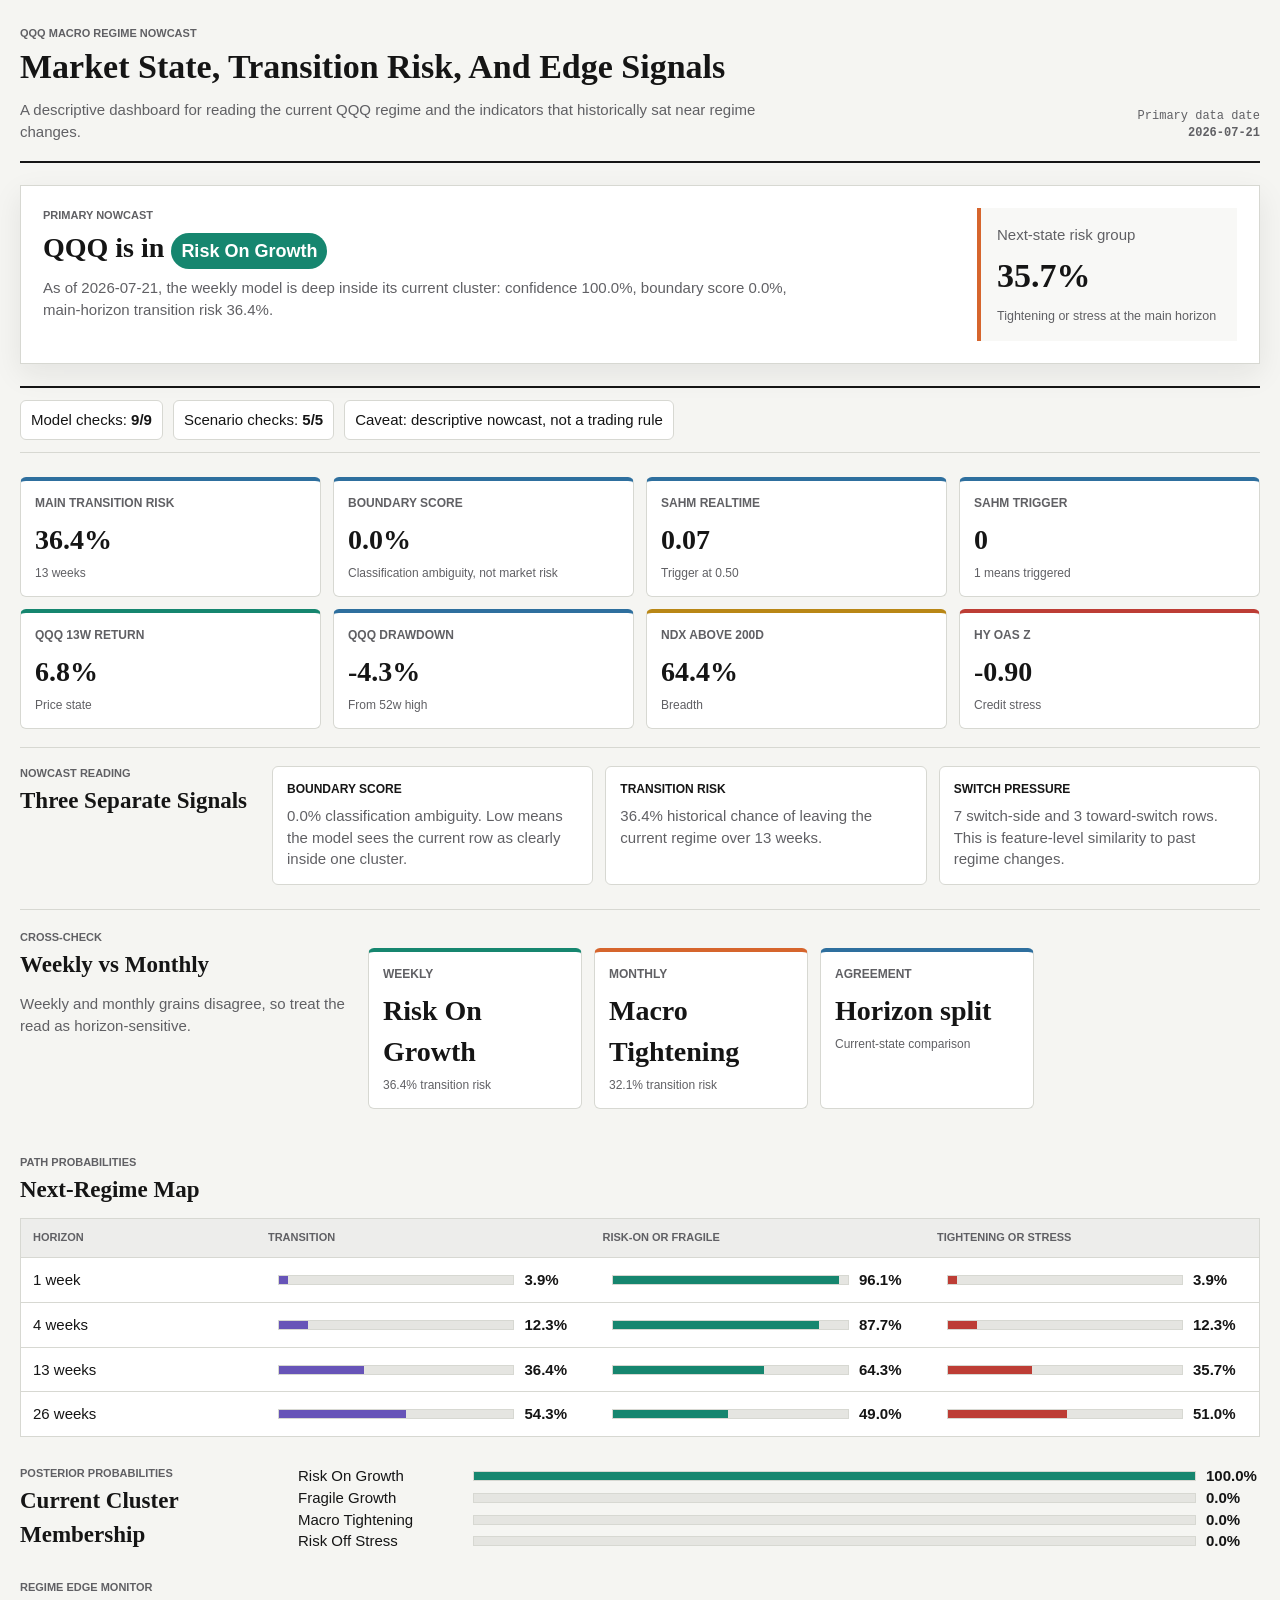
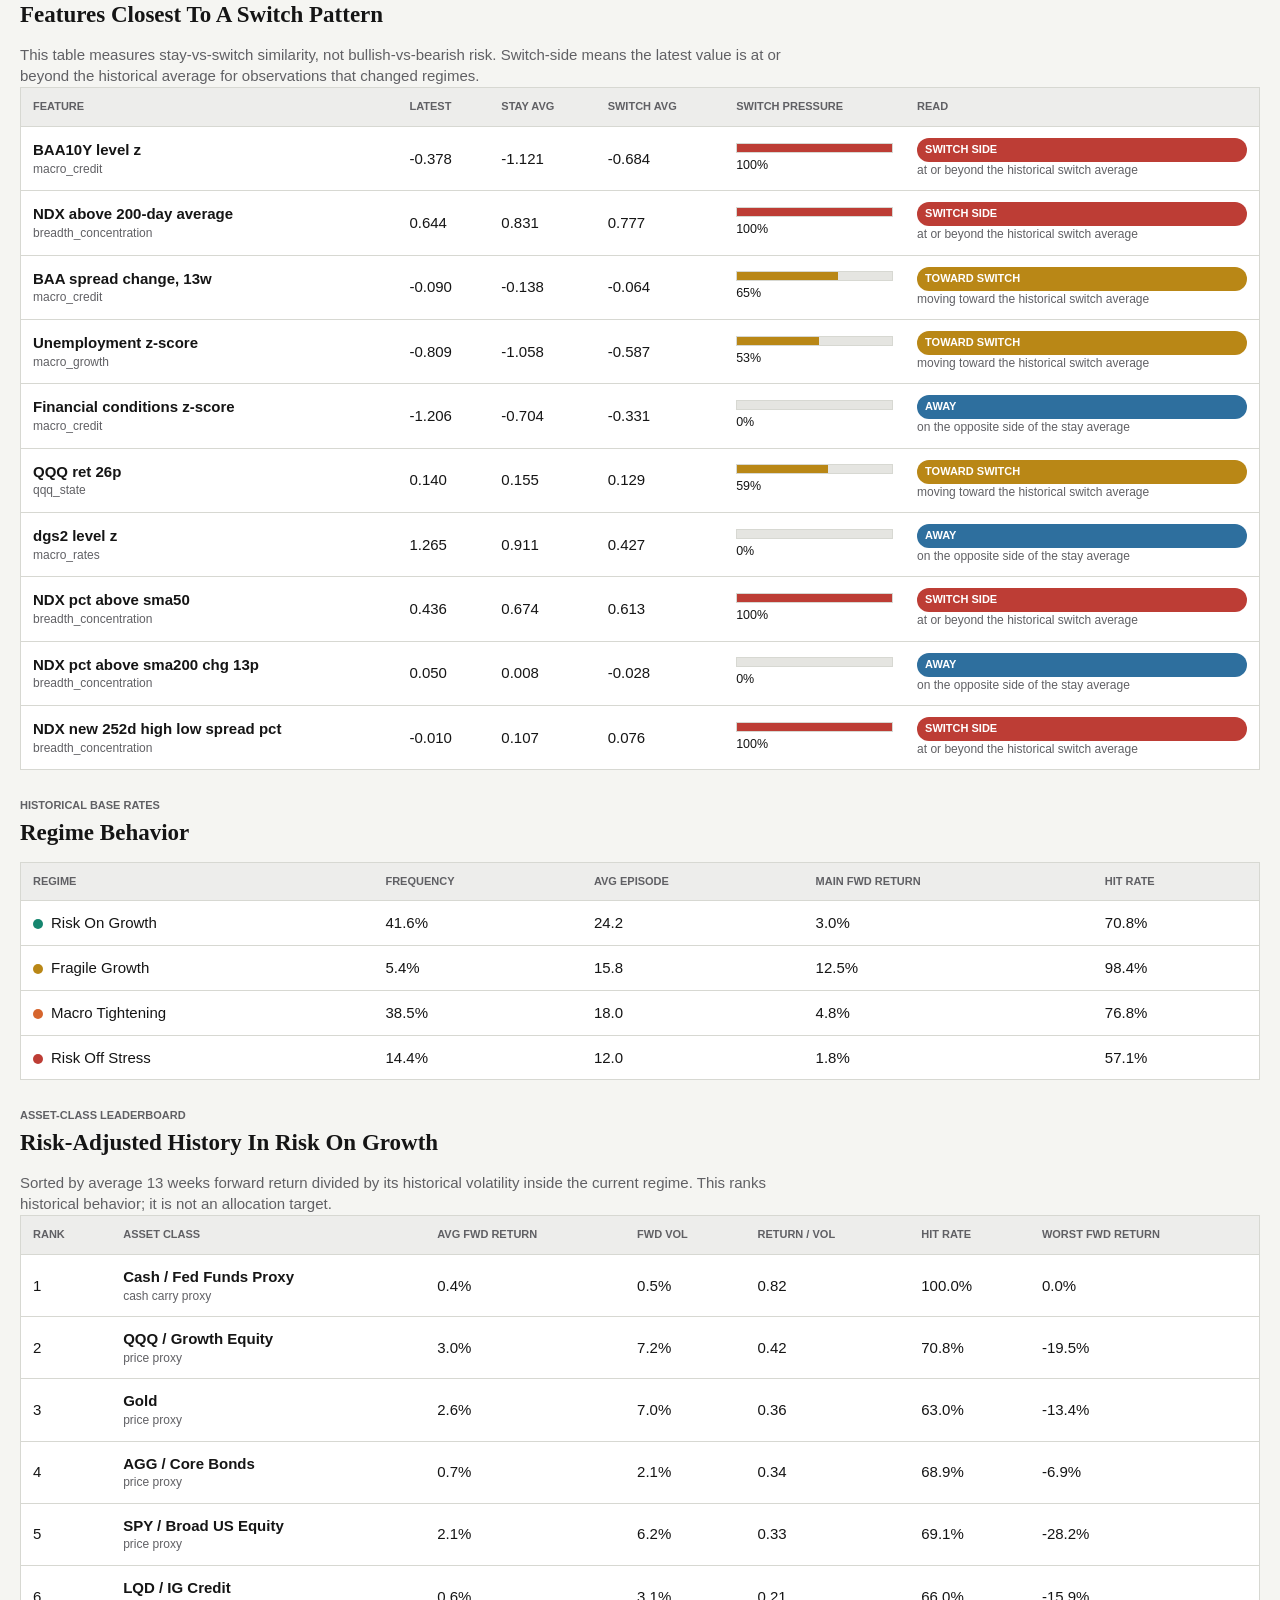
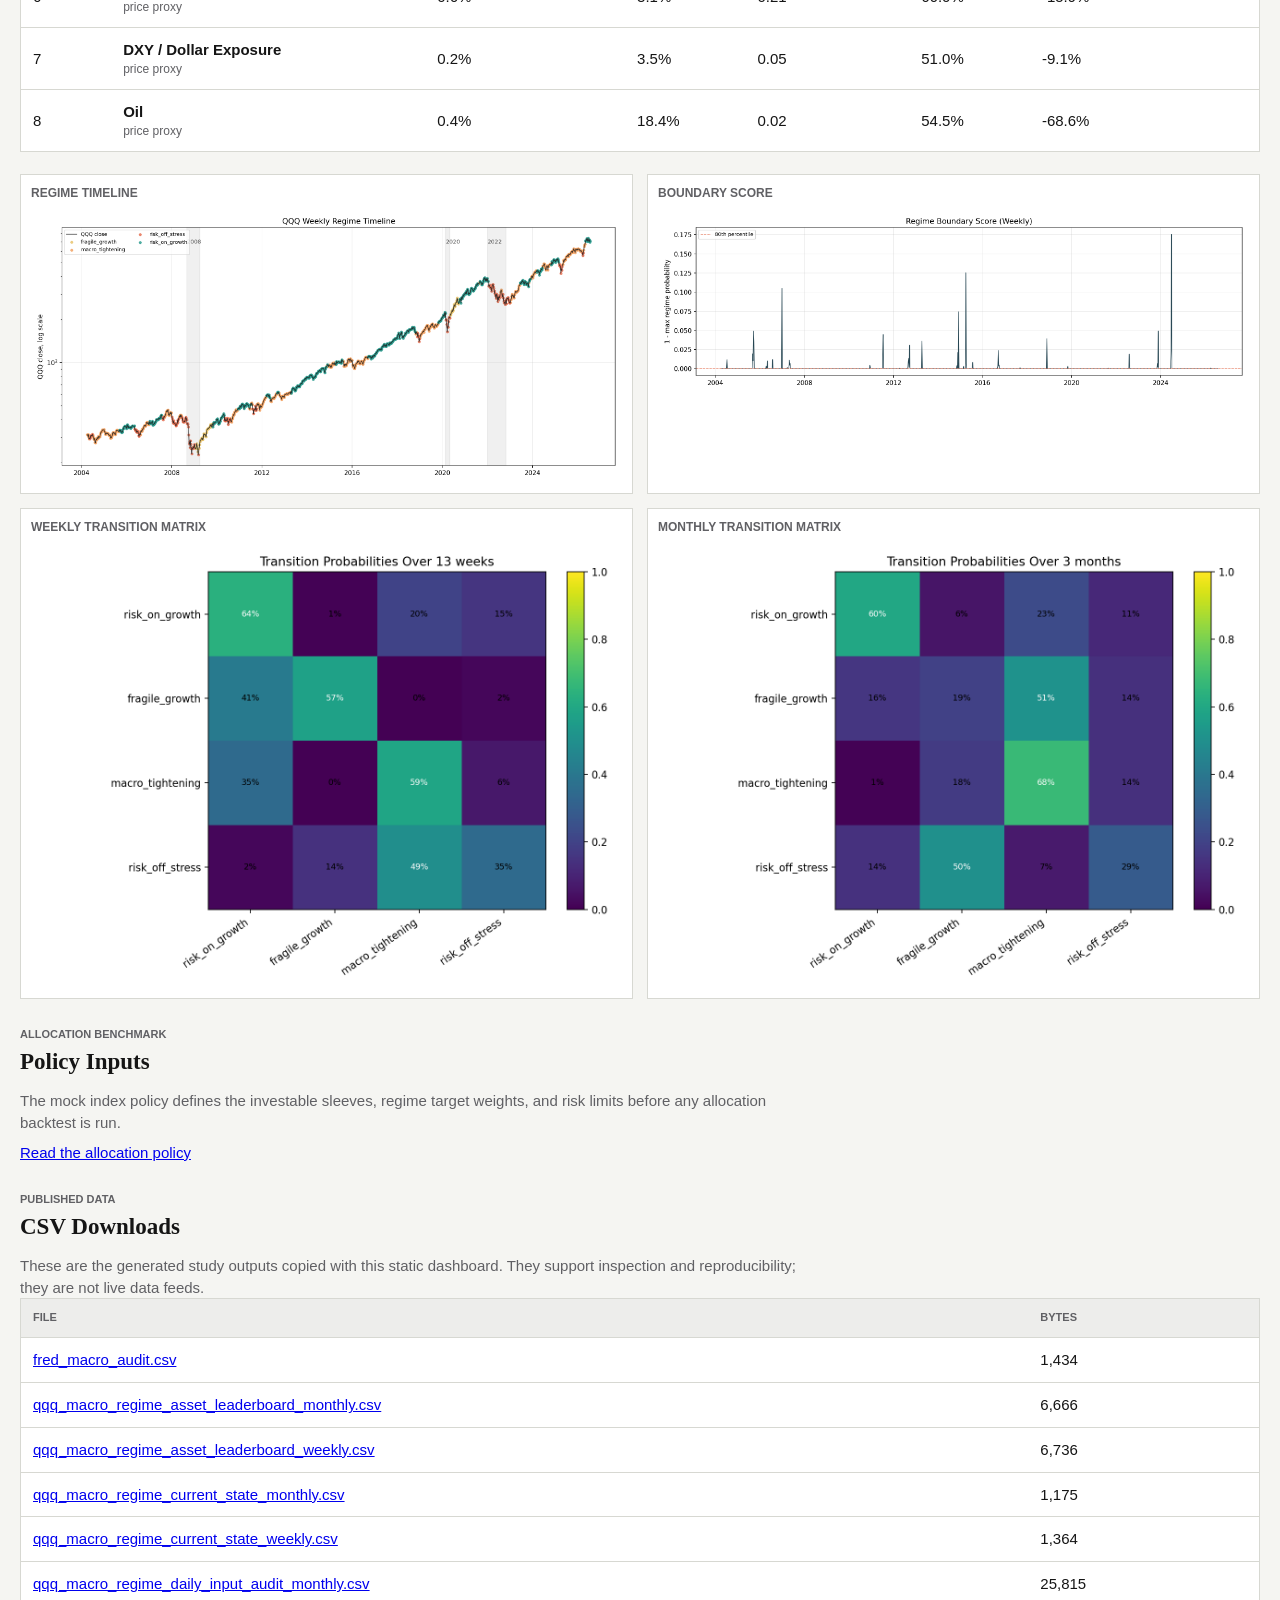
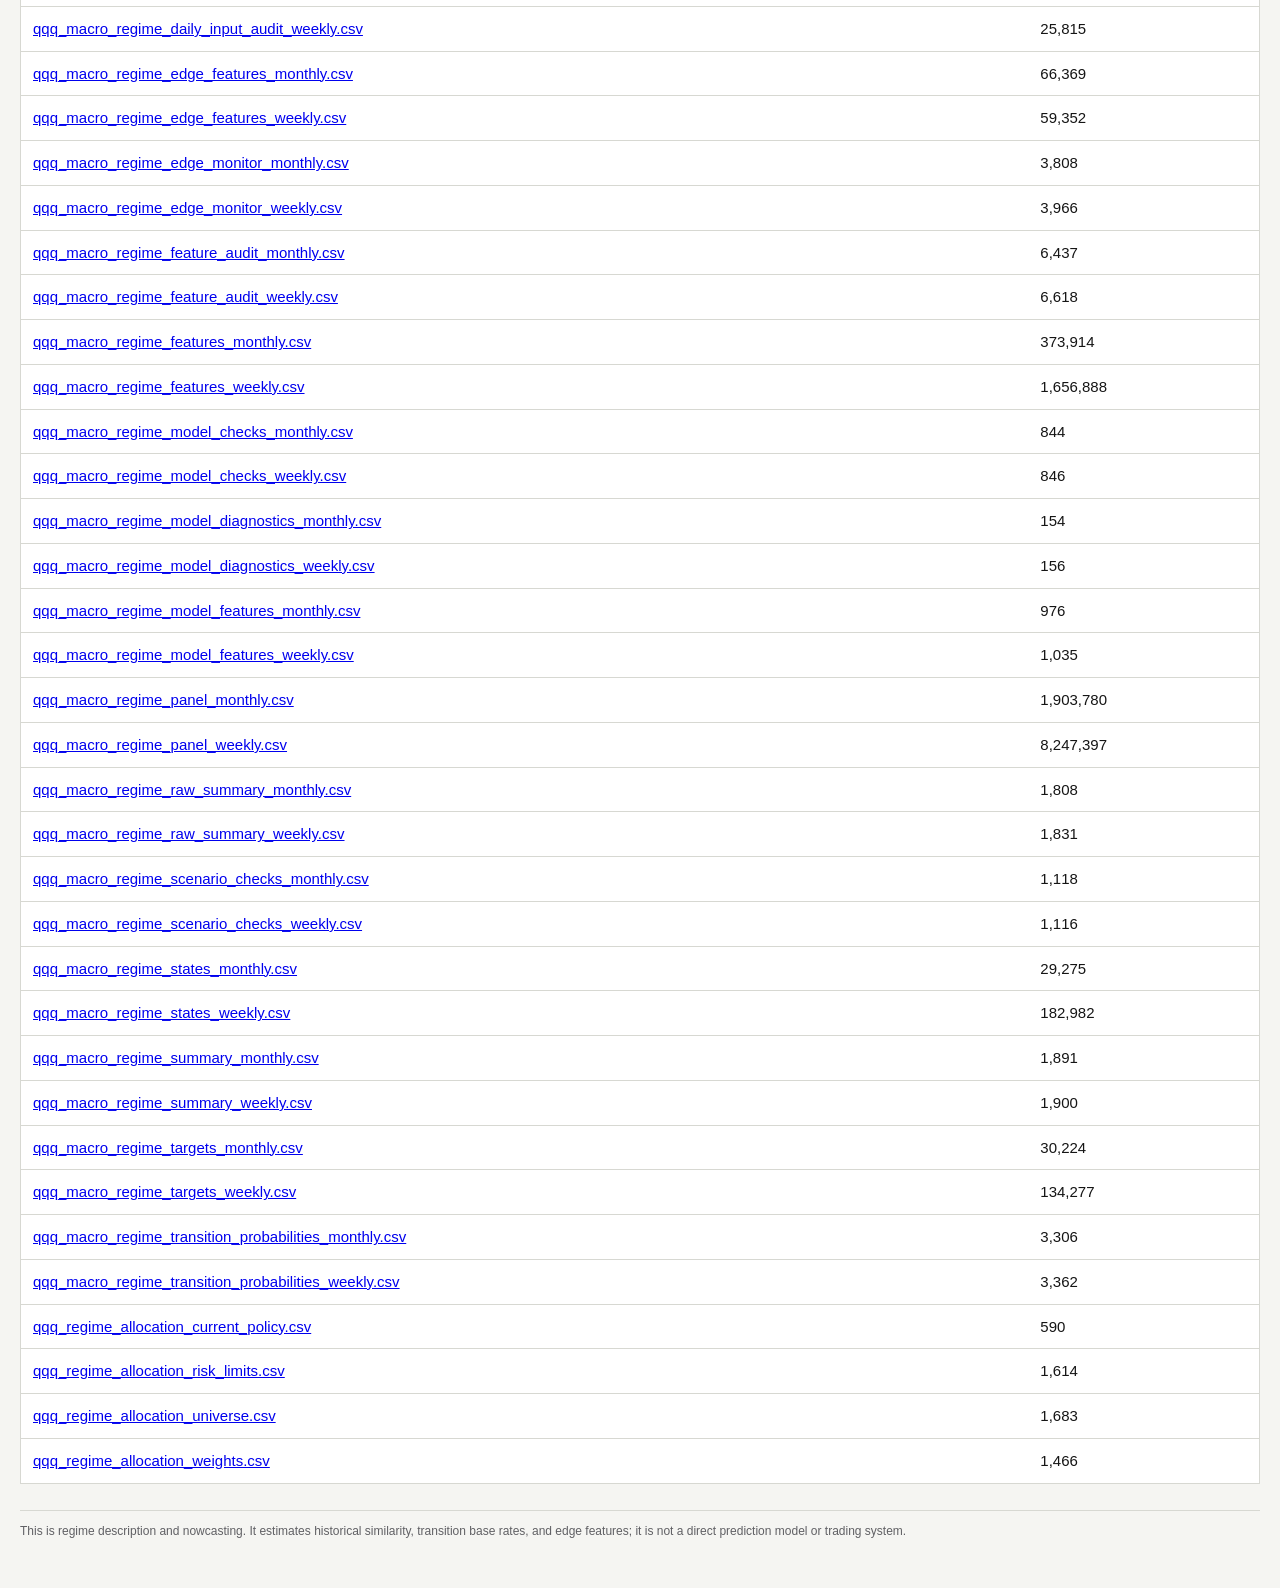
==== commit a1501e84: "Update QQQ regime dashboard 2026-07-22" ====
--- a/docs/qqq-regime-dashboard/index.html
+++ b/docs/qqq-regime-dashboard/index.html
@@ -353,17 +353,17 @@
       </div>
       <div class="timestamp">
         <div>Primary data date</div>
-        <strong>2026-07-20</strong>
+        <strong>2026-07-21</strong>
       </div>
     </header>
-    <section class="current-strip"><div><div class="eyebrow">Primary nowcast</div><h1>QQQ is in <span class="regime-pill risk-on">Risk On Growth</span></h1><p>As of 2026-07-20, the weekly model is deep inside its current cluster: confidence 100.0%, boundary score 0.0%, main-horizon transition risk 36.4%.</p></div><div class="readout-box"><span>Next-state risk group</span><strong>35.7%</strong><small>Tightening or stress at the main horizon</small></div></section>
+    <section class="current-strip"><div><div class="eyebrow">Primary nowcast</div><h1>QQQ is in <span class="regime-pill risk-on">Risk On Growth</span></h1><p>As of 2026-07-21, the weekly model is deep inside its current cluster: confidence 100.0%, boundary score 0.0%, main-horizon transition risk 36.4%.</p></div><div class="readout-box"><span>Next-state risk group</span><strong>35.7%</strong><small>Tightening or stress at the main horizon</small></div></section>
     <section class="quality-strip"><span>Model checks: <strong>9/9</strong></span><span>Scenario checks: <strong>5/5</strong></span><span>Caveat: descriptive nowcast, not a trading rule</span></section>
-    <section class="metric-grid"><article class="metric neutral"><div class="metric-label">Main transition risk</div><div class="metric-value">36.4%</div><div class="metric-note">13 weeks</div></article><article class="metric neutral"><div class="metric-label">Boundary score</div><div class="metric-value">0.0%</div><div class="metric-note">Classification ambiguity, not market risk</div></article><article class="metric neutral"><div class="metric-label">Sahm realtime</div><div class="metric-value">0.07</div><div class="metric-note">Trigger at 0.50</div></article><article class="metric neutral"><div class="metric-label">Sahm trigger</div><div class="metric-value">0</div><div class="metric-note">1 means triggered</div></article><article class="metric risk-on"><div class="metric-label">QQQ 13w return</div><div class="metric-value">4.8%</div><div class="metric-note">Price state</div></article><article class="metric neutral"><div class="metric-label">QQQ drawdown</div><div class="metric-value">-6.0%</div><div class="metric-note">From 52w high</div></article><article class="metric fragile"><div class="metric-label">NDX above 200d</div><div class="metric-value">64.4%</div><div class="metric-note">Breadth</div></article><article class="metric stress"><div class="metric-label">HY OAS z</div><div class="metric-value">-0.79</div><div class="metric-note">Credit stress</div></article></section>
-    <section class="reading-guide"><div><div class="eyebrow">Nowcast reading</div><h2>Three Separate Signals</h2></div><article><strong>Boundary score</strong><span>0.0% classification ambiguity. Low means the model sees the current row as clearly inside one cluster.</span></article><article><strong>Transition risk</strong><span>36.4% historical chance of leaving the current regime over 13 weeks.</span></article><article><strong>Switch pressure</strong><span>9 switch-side and 1 toward-switch rows. This is feature-level similarity to past regime changes.</span></article></section>
+    <section class="metric-grid"><article class="metric neutral"><div class="metric-label">Main transition risk</div><div class="metric-value">36.4%</div><div class="metric-note">13 weeks</div></article><article class="metric neutral"><div class="metric-label">Boundary score</div><div class="metric-value">0.0%</div><div class="metric-note">Classification ambiguity, not market risk</div></article><article class="metric neutral"><div class="metric-label">Sahm realtime</div><div class="metric-value">0.07</div><div class="metric-note">Trigger at 0.50</div></article><article class="metric neutral"><div class="metric-label">Sahm trigger</div><div class="metric-value">0</div><div class="metric-note">1 means triggered</div></article><article class="metric risk-on"><div class="metric-label">QQQ 13w return</div><div class="metric-value">6.8%</div><div class="metric-note">Price state</div></article><article class="metric neutral"><div class="metric-label">QQQ drawdown</div><div class="metric-value">-4.3%</div><div class="metric-note">From 52w high</div></article><article class="metric fragile"><div class="metric-label">NDX above 200d</div><div class="metric-value">64.4%</div><div class="metric-note">Breadth</div></article><article class="metric stress"><div class="metric-label">HY OAS z</div><div class="metric-value">-0.90</div><div class="metric-note">Credit stress</div></article></section>
+    <section class="reading-guide"><div><div class="eyebrow">Nowcast reading</div><h2>Three Separate Signals</h2></div><article><strong>Boundary score</strong><span>0.0% classification ambiguity. Low means the model sees the current row as clearly inside one cluster.</span></article><article><strong>Transition risk</strong><span>36.4% historical chance of leaving the current regime over 13 weeks.</span></article><article><strong>Switch pressure</strong><span>7 switch-side and 3 toward-switch rows. This is feature-level similarity to past regime changes.</span></article></section>
     <section class="section split-section"><div><div class="eyebrow">Cross-check</div><h2>Weekly vs Monthly</h2><p>Weekly and monthly grains disagree, so treat the read as horizon-sensitive.</p></div><div class="comparison-grid"><article class="metric risk-on"><div class="metric-label">Weekly</div><div class="metric-value">Risk On Growth</div><div class="metric-note">36.4% transition risk</div></article><article class="metric tightening"><div class="metric-label">Monthly</div><div class="metric-value">Macro Tightening</div><div class="metric-note">32.1% transition risk</div></article><article class="metric neutral"><div class="metric-label">Agreement</div><div class="metric-value">Horizon split</div><div class="metric-note">Current-state comparison</div></article></div></section>
     <section class="section"><div class="section-heading"><div><div class="eyebrow">Path probabilities</div><h2>Next-Regime Map</h2></div></div><table class="dashboard-table horizon-table"><thead><tr><th>Horizon</th><th>Transition</th><th>Risk-on or fragile</th><th>Tightening or stress</th></tr></thead><tbody><tr><td>1 week</td><td><div class="prob-row"><span></span><div class="prob-track"><div class="prob-fill accent" style="width:3.9%"></div></div><strong>3.9%</strong></div></td><td><div class="prob-row"><span></span><div class="prob-track"><div class="prob-fill risk-on" style="width:96.1%"></div></div><strong>96.1%</strong></div></td><td><div class="prob-row"><span></span><div class="prob-track"><div class="prob-fill stress" style="width:3.9%"></div></div><strong>3.9%</strong></div></td></tr><tr><td>4 weeks</td><td><div class="prob-row"><span></span><div class="prob-track"><div class="prob-fill accent" style="width:12.3%"></div></div><strong>12.3%</strong></div></td><td><div class="prob-row"><span></span><div class="prob-track"><div class="prob-fill risk-on" style="width:87.7%"></div></div><strong>87.7%</strong></div></td><td><div class="prob-row"><span></span><div class="prob-track"><div class="prob-fill stress" style="width:12.3%"></div></div><strong>12.3%</strong></div></td></tr><tr><td>13 weeks</td><td><div class="prob-row"><span></span><div class="prob-track"><div class="prob-fill accent" style="width:36.4%"></div></div><strong>36.4%</strong></div></td><td><div class="prob-row"><span></span><div class="prob-track"><div class="prob-fill risk-on" style="width:64.3%"></div></div><strong>64.3%</strong></div></td><td><div class="prob-row"><span></span><div class="prob-track"><div class="prob-fill stress" style="width:35.7%"></div></div><strong>35.7%</strong></div></td></tr><tr><td>26 weeks</td><td><div class="prob-row"><span></span><div class="prob-track"><div class="prob-fill accent" style="width:54.3%"></div></div><strong>54.3%</strong></div></td><td><div class="prob-row"><span></span><div class="prob-track"><div class="prob-fill risk-on" style="width:49.0%"></div></div><strong>49.0%</strong></div></td><td><div class="prob-row"><span></span><div class="prob-track"><div class="prob-fill stress" style="width:51.0%"></div></div><strong>51.0%</strong></div></td></tr></tbody></table></section>
     <section class="section compact-section"><div><div class="eyebrow">Posterior probabilities</div><h2>Current Cluster Membership</h2></div><div class="probability-panel"><div class="prob-row"><span>Risk On Growth</span><div class="prob-track"><div class="prob-fill risk-on" style="width:100.0%"></div></div><strong>100.0%</strong></div><div class="prob-row"><span>Fragile Growth</span><div class="prob-track"><div class="prob-fill fragile" style="width:0.0%"></div></div><strong>0.0%</strong></div><div class="prob-row"><span>Macro Tightening</span><div class="prob-track"><div class="prob-fill tightening" style="width:0.0%"></div></div><strong>0.0%</strong></div><div class="prob-row"><span>Risk Off Stress</span><div class="prob-track"><div class="prob-fill stress" style="width:0.0%"></div></div><strong>0.0%</strong></div></div></section>
-    <section class="section"><div class="section-heading"><div><div class="eyebrow">Regime edge monitor</div><h2>Features Closest To A Switch Pattern</h2></div></div><p class="table-note">This table measures stay-vs-switch similarity, not bullish-vs-bearish risk. Switch-side means the latest value is at or beyond the historical average for observations that changed regimes.</p><table class="dashboard-table edge-table"><thead><tr><th>Feature</th><th>Latest</th><th>Stay avg</th><th>Switch avg</th><th>Switch pressure</th><th>Read</th></tr></thead><tbody><tr><td><strong>BAA10Y level z</strong><span>macro_credit</span></td><td>-0.524</td><td>-1.121</td><td>-0.684</td><td><div class="edge-track"><div class="edge-fill switch-side" style="width:100.0%"></div></div><small>100%</small></td><td><span class="status-badge switch-side">switch side</span><span>at or beyond the historical switch average</span></td></tr><tr><td><strong>NDX above 200-day average</strong><span>breadth_concentration</span></td><td>0.644</td><td>0.831</td><td>0.777</td><td><div class="edge-track"><div class="edge-fill switch-side" style="width:100.0%"></div></div><small>100%</small></td><td><span class="status-badge switch-side">switch side</span><span>at or beyond the historical switch average</span></td></tr><tr><td><strong>BAA spread change, 13w</strong><span>macro_credit</span></td><td>-0.110</td><td>-0.138</td><td>-0.064</td><td><div class="edge-track"><div class="edge-fill stay-side" style="width:37.8%"></div></div><small>38%</small></td><td><span class="status-badge stay-side">stay side</span><span>between stay and switch averages, closer to stay</span></td></tr><tr><td><strong>Unemployment z-score</strong><span>macro_growth</span></td><td>-0.809</td><td>-1.058</td><td>-0.587</td><td><div class="edge-track"><div class="edge-fill toward-switch" style="width:52.7%"></div></div><small>53%</small></td><td><span class="status-badge toward-switch">toward switch</span><span>moving toward the historical switch average</span></td></tr><tr><td><strong>Financial conditions z-score</strong><span>macro_credit</span></td><td>-1.206</td><td>-0.704</td><td>-0.331</td><td><div class="edge-track"><div class="edge-fill away" style="width:0.0%"></div></div><small>0%</small></td><td><span class="status-badge away">away</span><span>on the opposite side of the stay average</span></td></tr><tr><td><strong>QQQ ret 26p</strong><span>qqq_state</span></td><td>0.119</td><td>0.155</td><td>0.129</td><td><div class="edge-track"><div class="edge-fill switch-side" style="width:100.0%"></div></div><small>100%</small></td><td><span class="status-badge switch-side">switch side</span><span>at or beyond the historical switch average</span></td></tr><tr><td><strong>dgs2 level z</strong><span>macro_rates</span></td><td>1.159</td><td>0.911</td><td>0.427</td><td><div class="edge-track"><div class="edge-fill away" style="width:0.0%"></div></div><small>0%</small></td><td><span class="status-badge away">away</span><span>on the opposite side of the stay average</span></td></tr><tr><td><strong>NDX pct above sma50</strong><span>breadth_concentration</span></td><td>0.426</td><td>0.674</td><td>0.613</td><td><div class="edge-track"><div class="edge-fill switch-side" style="width:100.0%"></div></div><small>100%</small></td><td><span class="status-badge switch-side">switch side</span><span>at or beyond the historical switch average</span></td></tr><tr><td><strong>NDX pct above sma200 chg 13p</strong><span>breadth_concentration</span></td><td>0.050</td><td>0.008</td><td>-0.028</td><td><div class="edge-track"><div class="edge-fill away" style="width:0.0%"></div></div><small>0%</small></td><td><span class="status-badge away">away</span><span>on the opposite side of the stay average</span></td></tr><tr><td><strong>NDX new 252d high low spread pct</strong><span>breadth_concentration</span></td><td>-0.010</td><td>0.107</td><td>0.076</td><td><div class="edge-track"><div class="edge-fill switch-side" style="width:100.0%"></div></div><small>100%</small></td><td><span class="status-badge switch-side">switch side</span><span>at or beyond the historical switch average</span></td></tr></tbody></table></section>
+    <section class="section"><div class="section-heading"><div><div class="eyebrow">Regime edge monitor</div><h2>Features Closest To A Switch Pattern</h2></div></div><p class="table-note">This table measures stay-vs-switch similarity, not bullish-vs-bearish risk. Switch-side means the latest value is at or beyond the historical average for observations that changed regimes.</p><table class="dashboard-table edge-table"><thead><tr><th>Feature</th><th>Latest</th><th>Stay avg</th><th>Switch avg</th><th>Switch pressure</th><th>Read</th></tr></thead><tbody><tr><td><strong>BAA10Y level z</strong><span>macro_credit</span></td><td>-0.378</td><td>-1.121</td><td>-0.684</td><td><div class="edge-track"><div class="edge-fill switch-side" style="width:100.0%"></div></div><small>100%</small></td><td><span class="status-badge switch-side">switch side</span><span>at or beyond the historical switch average</span></td></tr><tr><td><strong>NDX above 200-day average</strong><span>breadth_concentration</span></td><td>0.644</td><td>0.831</td><td>0.777</td><td><div class="edge-track"><div class="edge-fill switch-side" style="width:100.0%"></div></div><small>100%</small></td><td><span class="status-badge switch-side">switch side</span><span>at or beyond the historical switch average</span></td></tr><tr><td><strong>BAA spread change, 13w</strong><span>macro_credit</span></td><td>-0.090</td><td>-0.138</td><td>-0.064</td><td><div class="edge-track"><div class="edge-fill toward-switch" style="width:65.1%"></div></div><small>65%</small></td><td><span class="status-badge toward-switch">toward switch</span><span>moving toward the historical switch average</span></td></tr><tr><td><strong>Unemployment z-score</strong><span>macro_growth</span></td><td>-0.809</td><td>-1.058</td><td>-0.587</td><td><div class="edge-track"><div class="edge-fill toward-switch" style="width:52.7%"></div></div><small>53%</small></td><td><span class="status-badge toward-switch">toward switch</span><span>moving toward the historical switch average</span></td></tr><tr><td><strong>Financial conditions z-score</strong><span>macro_credit</span></td><td>-1.206</td><td>-0.704</td><td>-0.331</td><td><div class="edge-track"><div class="edge-fill away" style="width:0.0%"></div></div><small>0%</small></td><td><span class="status-badge away">away</span><span>on the opposite side of the stay average</span></td></tr><tr><td><strong>QQQ ret 26p</strong><span>qqq_state</span></td><td>0.140</td><td>0.155</td><td>0.129</td><td><div class="edge-track"><div class="edge-fill toward-switch" style="width:58.5%"></div></div><small>59%</small></td><td><span class="status-badge toward-switch">toward switch</span><span>moving toward the historical switch average</span></td></tr><tr><td><strong>dgs2 level z</strong><span>macro_rates</span></td><td>1.265</td><td>0.911</td><td>0.427</td><td><div class="edge-track"><div class="edge-fill away" style="width:0.0%"></div></div><small>0%</small></td><td><span class="status-badge away">away</span><span>on the opposite side of the stay average</span></td></tr><tr><td><strong>NDX pct above sma50</strong><span>breadth_concentration</span></td><td>0.436</td><td>0.674</td><td>0.613</td><td><div class="edge-track"><div class="edge-fill switch-side" style="width:100.0%"></div></div><small>100%</small></td><td><span class="status-badge switch-side">switch side</span><span>at or beyond the historical switch average</span></td></tr><tr><td><strong>NDX pct above sma200 chg 13p</strong><span>breadth_concentration</span></td><td>0.050</td><td>0.008</td><td>-0.028</td><td><div class="edge-track"><div class="edge-fill away" style="width:0.0%"></div></div><small>0%</small></td><td><span class="status-badge away">away</span><span>on the opposite side of the stay average</span></td></tr><tr><td><strong>NDX new 252d high low spread pct</strong><span>breadth_concentration</span></td><td>-0.010</td><td>0.107</td><td>0.076</td><td><div class="edge-track"><div class="edge-fill switch-side" style="width:100.0%"></div></div><small>100%</small></td><td><span class="status-badge switch-side">switch side</span><span>at or beyond the historical switch average</span></td></tr></tbody></table></section>
     <section class="section"><div class="eyebrow">Historical base rates</div><h2>Regime Behavior</h2><table class="dashboard-table"><thead><tr><th>Regime</th><th>Frequency</th><th>Avg episode</th><th>Main fwd return</th><th>Hit rate</th></tr></thead><tbody><tr><td><span class="regime-dot risk-on"></span>Risk On Growth</td><td>41.6%</td><td>24.2</td><td>3.0%</td><td>70.8%</td></tr><tr><td><span class="regime-dot fragile"></span>Fragile Growth</td><td>5.4%</td><td>15.8</td><td>12.5%</td><td>98.4%</td></tr><tr><td><span class="regime-dot tightening"></span>Macro Tightening</td><td>38.5%</td><td>18.0</td><td>4.8%</td><td>76.8%</td></tr><tr><td><span class="regime-dot stress"></span>Risk Off Stress</td><td>14.4%</td><td>12.0</td><td>1.8%</td><td>57.1%</td></tr></tbody></table></section>
     <section class="section"><div class="eyebrow">Asset-class leaderboard</div><h2>Risk-Adjusted History In Risk On Growth</h2><p class="table-note">Sorted by average 13 weeks forward return divided by its historical volatility inside the current regime. This ranks historical behavior; it is not an allocation target.</p><table class="dashboard-table"><thead><tr><th>Rank</th><th>Asset class</th><th>Avg fwd return</th><th>Fwd vol</th><th>Return / vol</th><th>Hit rate</th><th>Worst fwd return</th></tr></thead><tbody><tr><td>1</td><td><strong>Cash / Fed Funds Proxy</strong><span>cash carry proxy</span></td><td>0.4%</td><td>0.5%</td><td>0.82</td><td>100.0%</td><td>0.0%</td></tr><tr><td>2</td><td><strong>QQQ / Growth Equity</strong><span>price proxy</span></td><td>3.0%</td><td>7.2%</td><td>0.42</td><td>70.8%</td><td>-19.5%</td></tr><tr><td>3</td><td><strong>Gold</strong><span>price proxy</span></td><td>2.6%</td><td>7.0%</td><td>0.36</td><td>63.0%</td><td>-13.4%</td></tr><tr><td>4</td><td><strong>AGG / Core Bonds</strong><span>price proxy</span></td><td>0.7%</td><td>2.1%</td><td>0.34</td><td>68.9%</td><td>-6.9%</td></tr><tr><td>5</td><td><strong>SPY / Broad US Equity</strong><span>price proxy</span></td><td>2.1%</td><td>6.2%</td><td>0.33</td><td>69.1%</td><td>-28.2%</td></tr><tr><td>6</td><td><strong>LQD / IG Credit</strong><span>price proxy</span></td><td>0.6%</td><td>3.1%</td><td>0.21</td><td>66.0%</td><td>-15.9%</td></tr><tr><td>7</td><td><strong>DXY / Dollar Exposure</strong><span>price proxy</span></td><td>0.2%</td><td>3.5%</td><td>0.05</td><td>51.0%</td><td>-9.1%</td></tr><tr><td>8</td><td><strong>Oil</strong><span>price proxy</span></td><td>0.4%</td><td>18.4%</td><td>0.02</td><td>54.5%</td><td>-68.6%</td></tr></tbody></table></section>
     <section class="plot-grid"><figure><figcaption>Regime timeline</figcaption><img src="plots/qqq_regime_timeline_weekly.png" alt="QQQ weekly regime timeline"></figure><figure><figcaption>Boundary score</figcaption><img src="plots/qqq_boundary_score_weekly.png" alt="QQQ weekly boundary score"></figure><figure><figcaption>Weekly transition matrix</figcaption><img src="plots/qqq_transition_heatmap_13p_weekly.png" alt="Weekly transition heatmap"></figure><figure><figcaption>Monthly transition matrix</figcaption><img src="plots/qqq_transition_heatmap_3p_monthly.png" alt="Monthly transition heatmap"></figure></section>
@@ -379,7 +379,7 @@
   <p class="table-note">These are the generated study outputs copied with this static dashboard. They support inspection and reproducibility; they are not live data feeds.</p>
   <table class="dashboard-table">
     <thead><tr><th>File</th><th>Bytes</th></tr></thead>
-    <tbody><tr><td><a href="data/fred_macro_audit.csv">fred_macro_audit.csv</a></td><td>1,434</td></tr><tr><td><a href="data/qqq_macro_regime_asset_leaderboard_monthly.csv">qqq_macro_regime_asset_leaderboard_monthly.csv</a></td><td>6,664</td></tr><tr><td><a href="data/qqq_macro_regime_asset_leaderboard_weekly.csv">qqq_macro_regime_asset_leaderboard_weekly.csv</a></td><td>6,740</td></tr><tr><td><a href="data/qqq_macro_regime_current_state_monthly.csv">qqq_macro_regime_current_state_monthly.csv</a></td><td>1,175</td></tr><tr><td><a href="data/qqq_macro_regime_current_state_weekly.csv">qqq_macro_regime_current_state_weekly.csv</a></td><td>1,364</td></tr><tr><td><a href="data/qqq_macro_regime_daily_input_audit_monthly.csv">qqq_macro_regime_daily_input_audit_monthly.csv</a></td><td>25,825</td></tr><tr><td><a href="data/qqq_macro_regime_daily_input_audit_weekly.csv">qqq_macro_regime_daily_input_audit_weekly.csv</a></td><td>25,825</td></tr><tr><td><a href="data/qqq_macro_regime_edge_features_monthly.csv">qqq_macro_regime_edge_features_monthly.csv</a></td><td>66,517</td></tr><tr><td><a href="data/qqq_macro_regime_edge_features_weekly.csv">qqq_macro_regime_edge_features_weekly.csv</a></td><td>59,254</td></tr><tr><td><a href="data/qqq_macro_regime_edge_monitor_monthly.csv">qqq_macro_regime_edge_monitor_monthly.csv</a></td><td>3,894</td></tr><tr><td><a href="data/qqq_macro_regime_edge_monitor_weekly.csv">qqq_macro_regime_edge_monitor_weekly.csv</a></td><td>3,932</td></tr><tr><td><a href="data/qqq_macro_regime_feature_audit_monthly.csv">qqq_macro_regime_feature_audit_monthly.csv</a></td><td>6,437</td></tr><tr><td><a href="data/qqq_macro_regime_feature_audit_weekly.csv">qqq_macro_regime_feature_audit_weekly.csv</a></td><td>6,617</td></tr><tr><td><a href="data/qqq_macro_regime_features_monthly.csv">qqq_macro_regime_features_monthly.csv</a></td><td>373,889</td></tr><tr><td><a href="data/qqq_macro_regime_features_weekly.csv">qqq_macro_regime_features_weekly.csv</a></td><td>1,656,883</td></tr><tr><td><a href="data/qqq_macro_regime_model_checks_monthly.csv">qqq_macro_regime_model_checks_monthly.csv</a></td><td>844</td></tr><tr><td><a href="data/qqq_macro_regime_model_checks_weekly.csv">qqq_macro_regime_model_checks_weekly.csv</a></td><td>846</td></tr><tr><td><a href="data/qqq_macro_regime_model_diagnostics_monthly.csv">qqq_macro_regime_model_diagnostics_monthly.csv</a></td><td>155</td></tr><tr><td><a href="data/qqq_macro_regime_model_diagnostics_weekly.csv">qqq_macro_regime_model_diagnostics_weekly.csv</a></td><td>155</td></tr><tr><td><a href="data/qqq_macro_regime_model_features_monthly.csv">qqq_macro_regime_model_features_monthly.csv</a></td><td>976</td></tr><tr><td><a href="data/qqq_macro_regime_model_features_weekly.csv">qqq_macro_regime_model_features_weekly.csv</a></td><td>1,035</td></tr><tr><td><a href="data/qqq_macro_regime_panel_monthly.csv">qqq_macro_regime_panel_monthly.csv</a></td><td>1,903,819</td></tr><tr><td><a href="data/qqq_macro_regime_panel_weekly.csv">qqq_macro_regime_panel_weekly.csv</a></td><td>8,247,692</td></tr><tr><td><a href="data/qqq_macro_regime_raw_summary_monthly.csv">qqq_macro_regime_raw_summary_monthly.csv</a></td><td>1,808</td></tr><tr><td><a href="data/qqq_macro_regime_raw_summary_weekly.csv">qqq_macro_regime_raw_summary_weekly.csv</a></td><td>1,835</td></tr><tr><td><a href="data/qqq_macro_regime_scenario_checks_monthly.csv">qqq_macro_regime_scenario_checks_monthly.csv</a></td><td>1,118</td></tr><tr><td><a href="data/qqq_macro_regime_scenario_checks_weekly.csv">qqq_macro_regime_scenario_checks_weekly.csv</a></td><td>1,116</td></tr><tr><td><a href="data/qqq_macro_regime_states_monthly.csv">qqq_macro_regime_states_monthly.csv</a></td><td>29,273</td></tr><tr><td><a href="data/qqq_macro_regime_states_weekly.csv">qqq_macro_regime_states_weekly.csv</a></td><td>182,950</td></tr><tr><td><a href="data/qqq_macro_regime_summary_monthly.csv">qqq_macro_regime_summary_monthly.csv</a></td><td>1,886</td></tr><tr><td><a href="data/qqq_macro_regime_summary_weekly.csv">qqq_macro_regime_summary_weekly.csv</a></td><td>1,902</td></tr><tr><td><a href="data/qqq_macro_regime_targets_monthly.csv">qqq_macro_regime_targets_monthly.csv</a></td><td>30,220</td></tr><tr><td><a href="data/qqq_macro_regime_targets_weekly.csv">qqq_macro_regime_targets_weekly.csv</a></td><td>134,278</td></tr><tr><td><a href="data/qqq_macro_regime_transition_probabilities_monthly.csv">qqq_macro_regime_transition_probabilities_monthly.csv</a></td><td>3,306</td></tr><tr><td><a href="data/qqq_macro_regime_transition_probabilities_weekly.csv">qqq_macro_regime_transition_probabilities_weekly.csv</a></td><td>3,362</td></tr><tr><td><a href="data/qqq_regime_allocation_current_policy.csv">qqq_regime_allocation_current_policy.csv</a></td><td>590</td></tr><tr><td><a href="data/qqq_regime_allocation_risk_limits.csv">qqq_regime_allocation_risk_limits.csv</a></td><td>1,614</td></tr><tr><td><a href="data/qqq_regime_allocation_universe.csv">qqq_regime_allocation_universe.csv</a></td><td>1,683</td></tr><tr><td><a href="data/qqq_regime_allocation_weights.csv">qqq_regime_allocation_weights.csv</a></td><td>1,466</td></tr></tbody>
+    <tbody><tr><td><a href="data/fred_macro_audit.csv">fred_macro_audit.csv</a></td><td>1,434</td></tr><tr><td><a href="data/qqq_macro_regime_asset_leaderboard_monthly.csv">qqq_macro_regime_asset_leaderboard_monthly.csv</a></td><td>6,666</td></tr><tr><td><a href="data/qqq_macro_regime_asset_leaderboard_weekly.csv">qqq_macro_regime_asset_leaderboard_weekly.csv</a></td><td>6,736</td></tr><tr><td><a href="data/qqq_macro_regime_current_state_monthly.csv">qqq_macro_regime_current_state_monthly.csv</a></td><td>1,175</td></tr><tr><td><a href="data/qqq_macro_regime_current_state_weekly.csv">qqq_macro_regime_current_state_weekly.csv</a></td><td>1,364</td></tr><tr><td><a href="data/qqq_macro_regime_daily_input_audit_monthly.csv">qqq_macro_regime_daily_input_audit_monthly.csv</a></td><td>25,815</td></tr><tr><td><a href="data/qqq_macro_regime_daily_input_audit_weekly.csv">qqq_macro_regime_daily_input_audit_weekly.csv</a></td><td>25,815</td></tr><tr><td><a href="data/qqq_macro_regime_edge_features_monthly.csv">qqq_macro_regime_edge_features_monthly.csv</a></td><td>66,369</td></tr><tr><td><a href="data/qqq_macro_regime_edge_features_weekly.csv">qqq_macro_regime_edge_features_weekly.csv</a></td><td>59,352</td></tr><tr><td><a href="data/qqq_macro_regime_edge_monitor_monthly.csv">qqq_macro_regime_edge_monitor_monthly.csv</a></td><td>3,808</td></tr><tr><td><a href="data/qqq_macro_regime_edge_monitor_weekly.csv">qqq_macro_regime_edge_monitor_weekly.csv</a></td><td>3,966</td></tr><tr><td><a href="data/qqq_macro_regime_feature_audit_monthly.csv">qqq_macro_regime_feature_audit_monthly.csv</a></td><td>6,437</td></tr><tr><td><a href="data/qqq_macro_regime_feature_audit_weekly.csv">qqq_macro_regime_feature_audit_weekly.csv</a></td><td>6,618</td></tr><tr><td><a href="data/qqq_macro_regime_features_monthly.csv">qqq_macro_regime_features_monthly.csv</a></td><td>373,914</td></tr><tr><td><a href="data/qqq_macro_regime_features_weekly.csv">qqq_macro_regime_features_weekly.csv</a></td><td>1,656,888</td></tr><tr><td><a href="data/qqq_macro_regime_model_checks_monthly.csv">qqq_macro_regime_model_checks_monthly.csv</a></td><td>844</td></tr><tr><td><a href="data/qqq_macro_regime_model_checks_weekly.csv">qqq_macro_regime_model_checks_weekly.csv</a></td><td>846</td></tr><tr><td><a href="data/qqq_macro_regime_model_diagnostics_monthly.csv">qqq_macro_regime_model_diagnostics_monthly.csv</a></td><td>154</td></tr><tr><td><a href="data/qqq_macro_regime_model_diagnostics_weekly.csv">qqq_macro_regime_model_diagnostics_weekly.csv</a></td><td>156</td></tr><tr><td><a href="data/qqq_macro_regime_model_features_monthly.csv">qqq_macro_regime_model_features_monthly.csv</a></td><td>976</td></tr><tr><td><a href="data/qqq_macro_regime_model_features_weekly.csv">qqq_macro_regime_model_features_weekly.csv</a></td><td>1,035</td></tr><tr><td><a href="data/qqq_macro_regime_panel_monthly.csv">qqq_macro_regime_panel_monthly.csv</a></td><td>1,903,780</td></tr><tr><td><a href="data/qqq_macro_regime_panel_weekly.csv">qqq_macro_regime_panel_weekly.csv</a></td><td>8,247,397</td></tr><tr><td><a href="data/qqq_macro_regime_raw_summary_monthly.csv">qqq_macro_regime_raw_summary_monthly.csv</a></td><td>1,808</td></tr><tr><td><a href="data/qqq_macro_regime_raw_summary_weekly.csv">qqq_macro_regime_raw_summary_weekly.csv</a></td><td>1,831</td></tr><tr><td><a href="data/qqq_macro_regime_scenario_checks_monthly.csv">qqq_macro_regime_scenario_checks_monthly.csv</a></td><td>1,118</td></tr><tr><td><a href="data/qqq_macro_regime_scenario_checks_weekly.csv">qqq_macro_regime_scenario_checks_weekly.csv</a></td><td>1,116</td></tr><tr><td><a href="data/qqq_macro_regime_states_monthly.csv">qqq_macro_regime_states_monthly.csv</a></td><td>29,275</td></tr><tr><td><a href="data/qqq_macro_regime_states_weekly.csv">qqq_macro_regime_states_weekly.csv</a></td><td>182,982</td></tr><tr><td><a href="data/qqq_macro_regime_summary_monthly.csv">qqq_macro_regime_summary_monthly.csv</a></td><td>1,891</td></tr><tr><td><a href="data/qqq_macro_regime_summary_weekly.csv">qqq_macro_regime_summary_weekly.csv</a></td><td>1,900</td></tr><tr><td><a href="data/qqq_macro_regime_targets_monthly.csv">qqq_macro_regime_targets_monthly.csv</a></td><td>30,224</td></tr><tr><td><a href="data/qqq_macro_regime_targets_weekly.csv">qqq_macro_regime_targets_weekly.csv</a></td><td>134,277</td></tr><tr><td><a href="data/qqq_macro_regime_transition_probabilities_monthly.csv">qqq_macro_regime_transition_probabilities_monthly.csv</a></td><td>3,306</td></tr><tr><td><a href="data/qqq_macro_regime_transition_probabilities_weekly.csv">qqq_macro_regime_transition_probabilities_weekly.csv</a></td><td>3,362</td></tr><tr><td><a href="data/qqq_regime_allocation_current_policy.csv">qqq_regime_allocation_current_policy.csv</a></td><td>590</td></tr><tr><td><a href="data/qqq_regime_allocation_risk_limits.csv">qqq_regime_allocation_risk_limits.csv</a></td><td>1,614</td></tr><tr><td><a href="data/qqq_regime_allocation_universe.csv">qqq_regime_allocation_universe.csv</a></td><td>1,683</td></tr><tr><td><a href="data/qqq_regime_allocation_weights.csv">qqq_regime_allocation_weights.csv</a></td><td>1,466</td></tr></tbody>
   </table>
 </section>
 <footer>
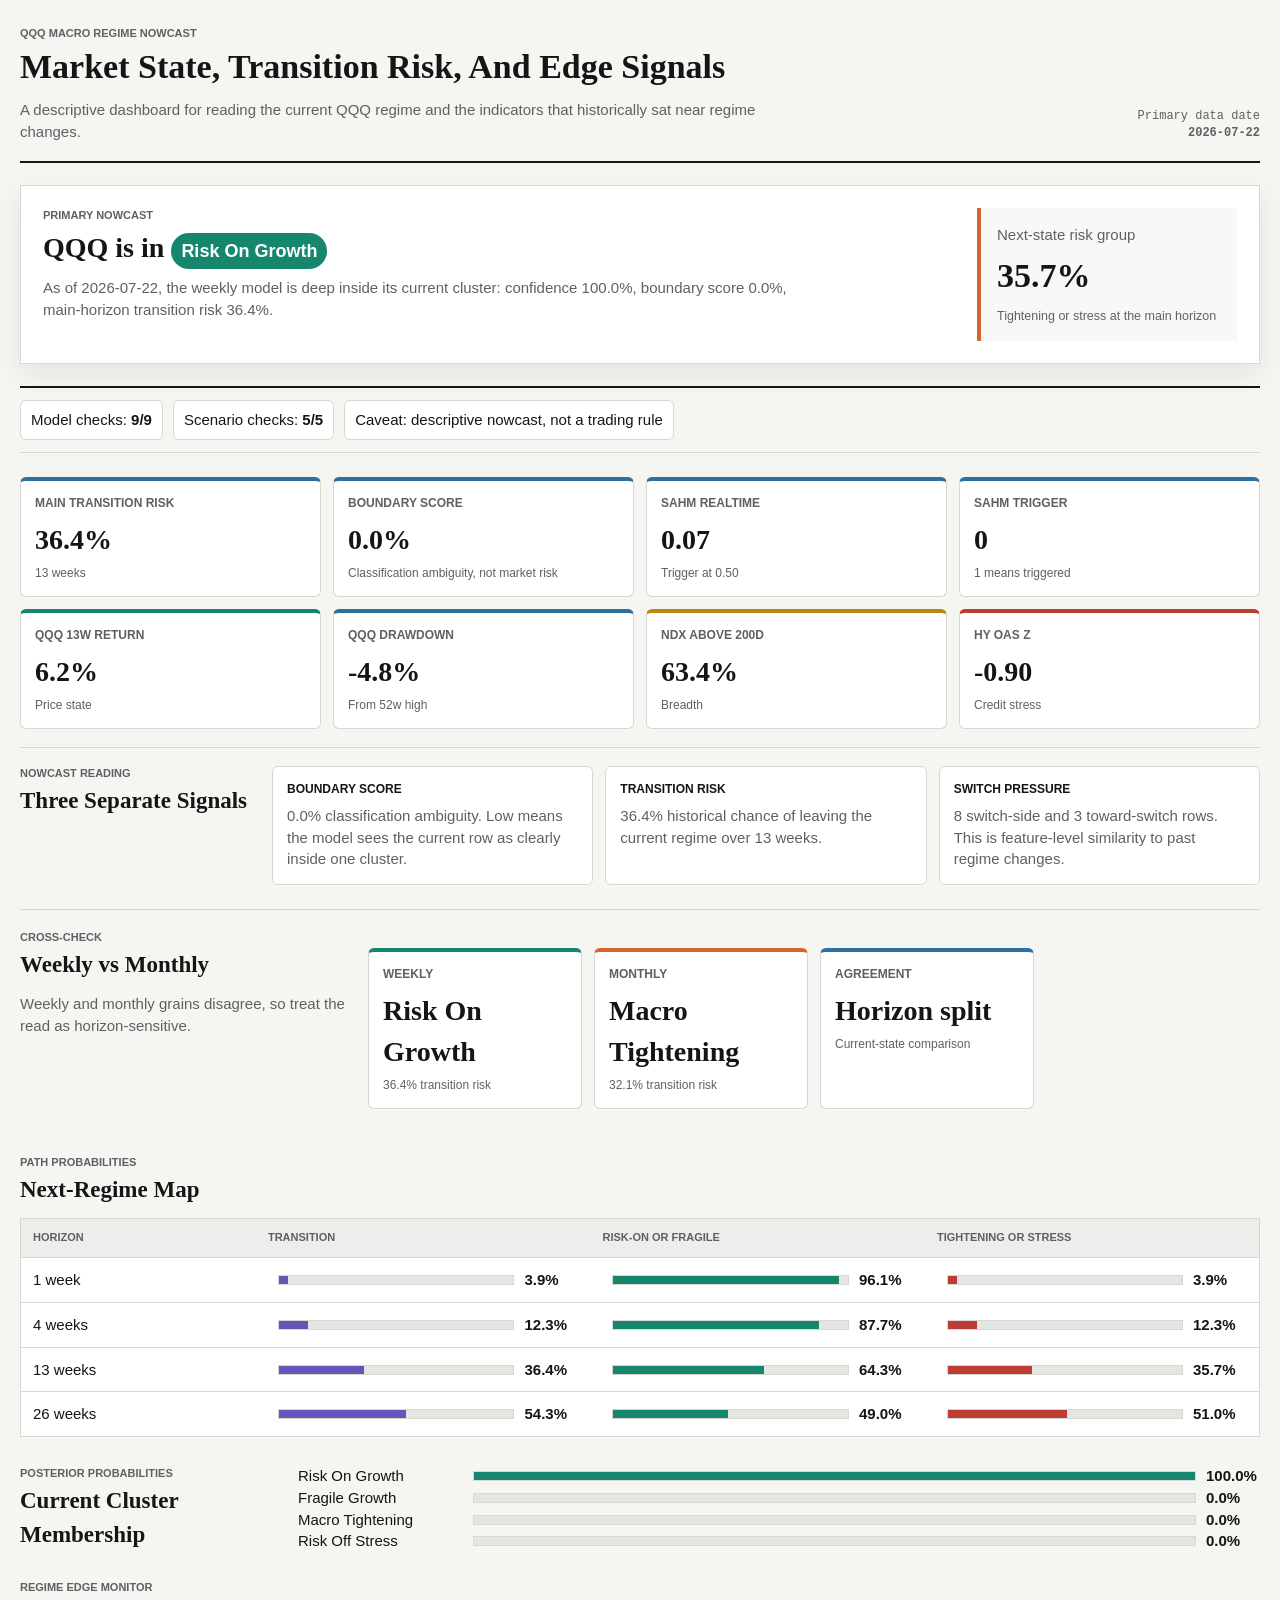
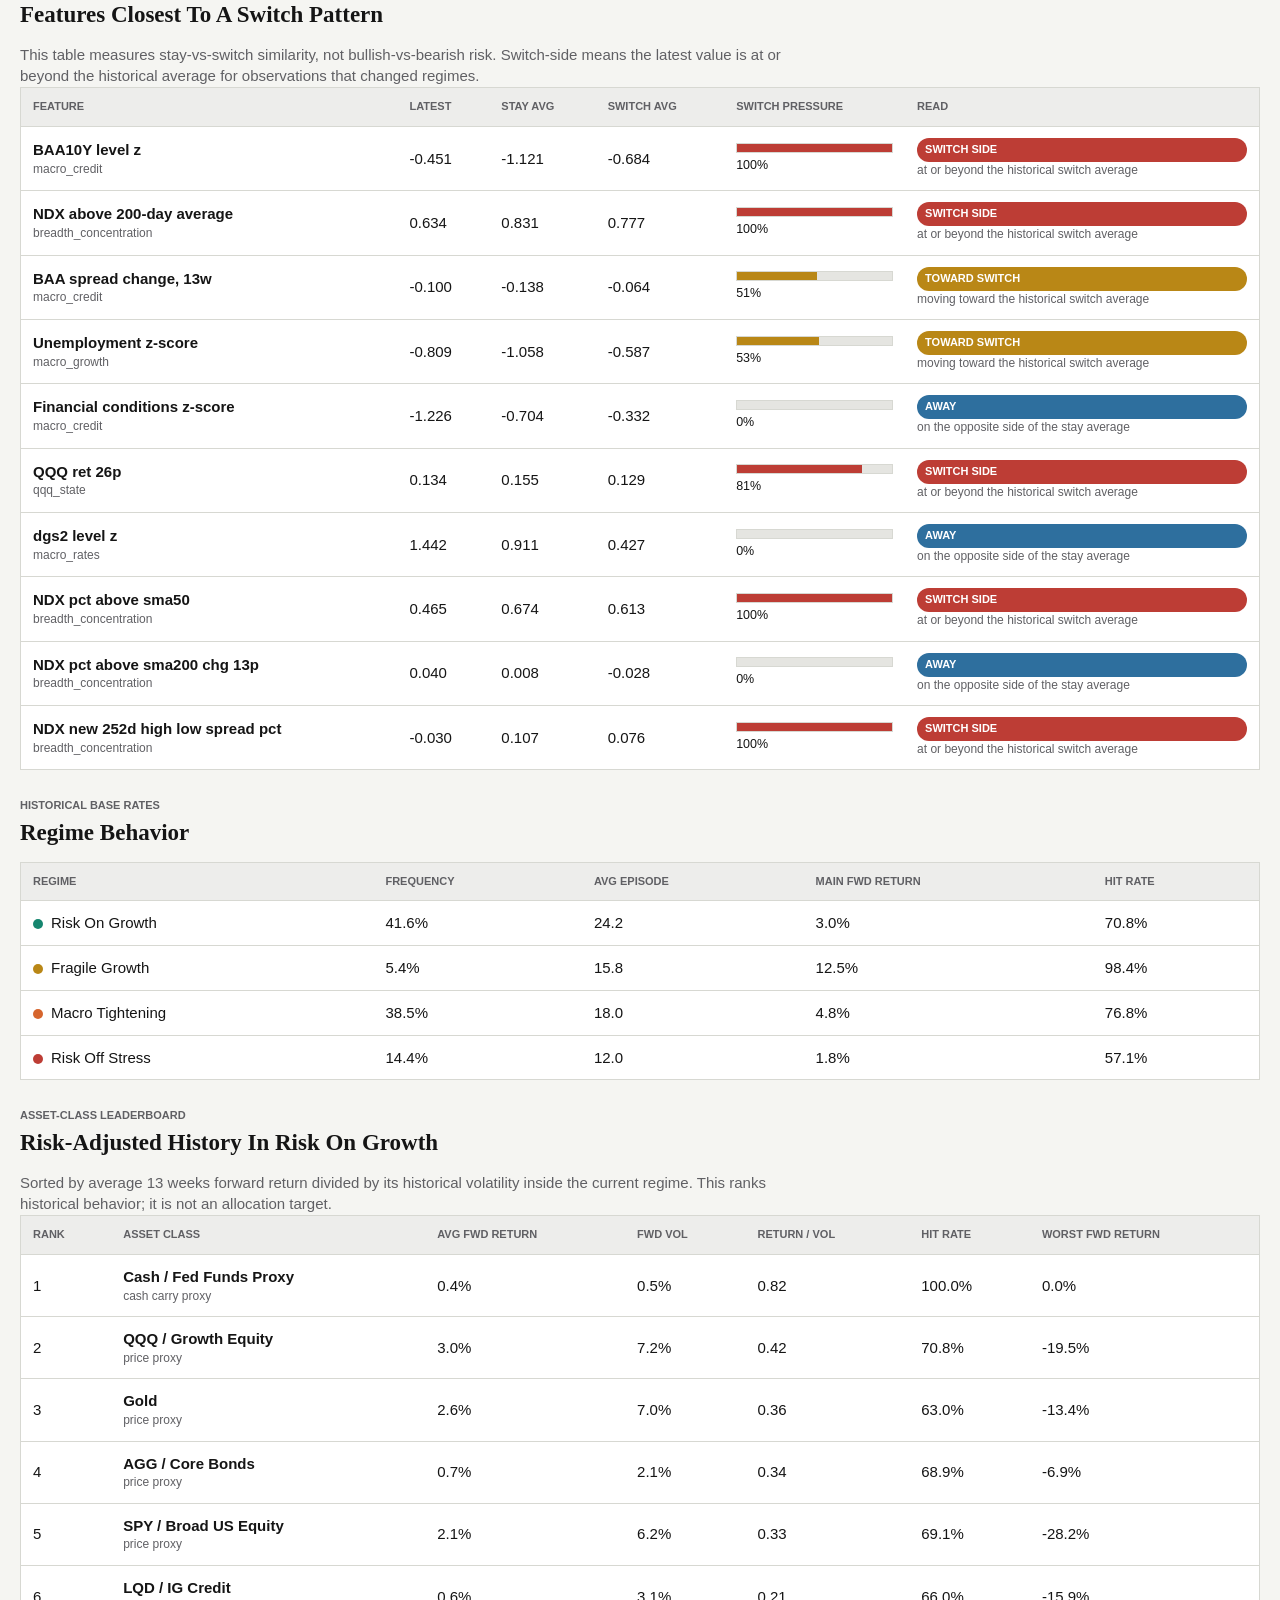
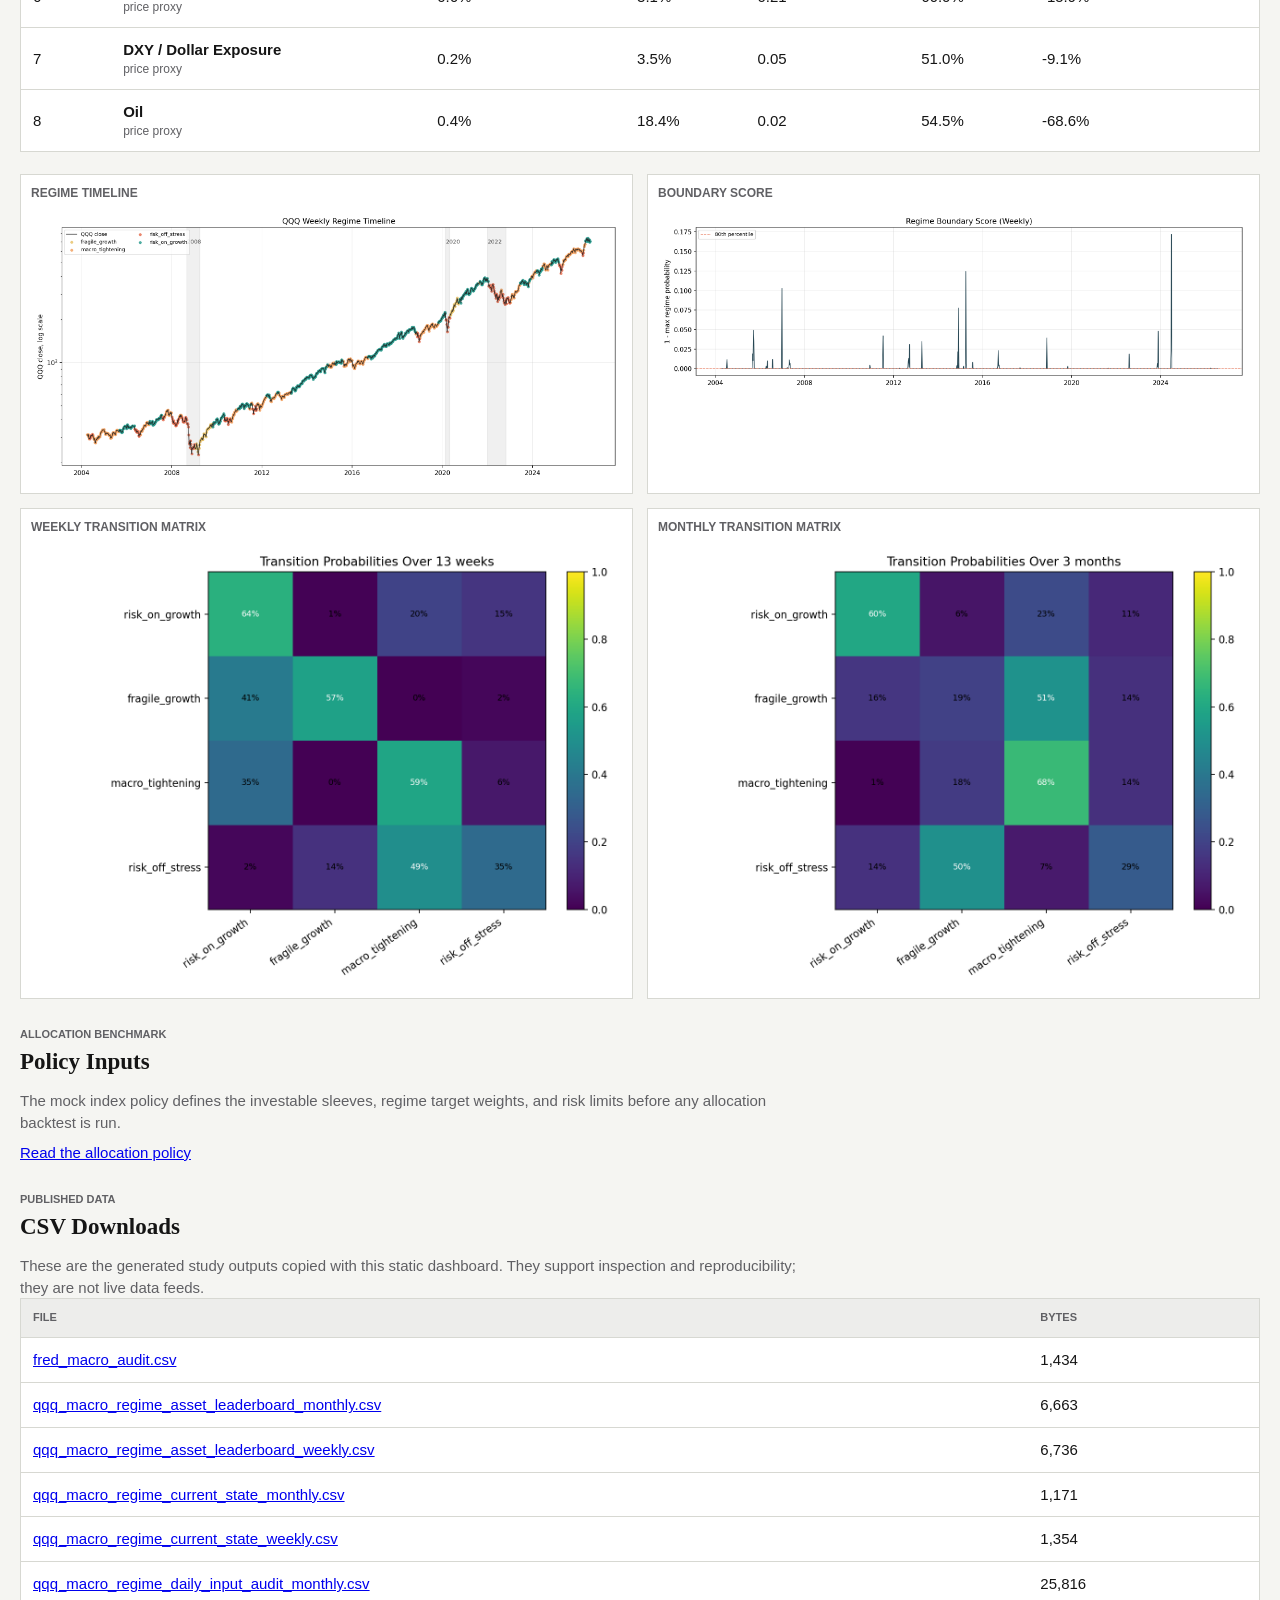
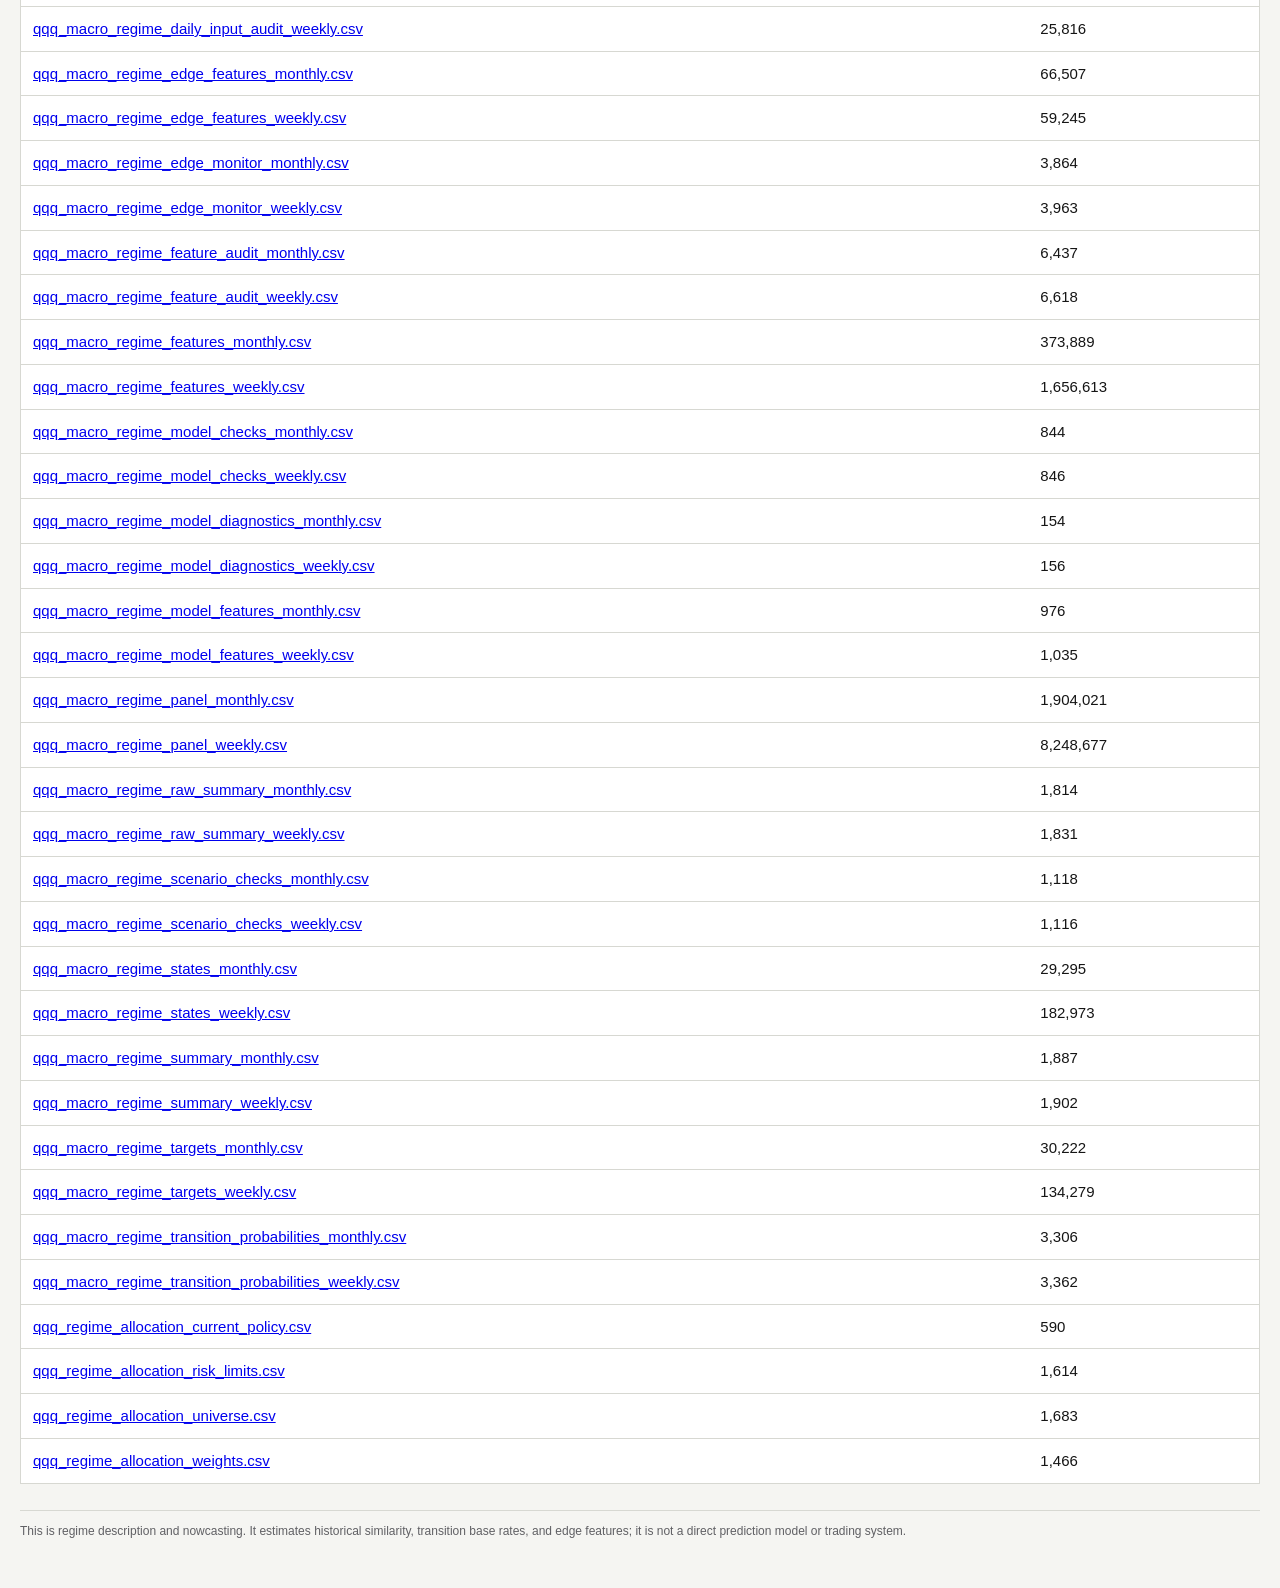
==== commit 4efa2f4a: "Update QQQ regime dashboard 2026-07-23" ====
--- a/docs/qqq-regime-dashboard/index.html
+++ b/docs/qqq-regime-dashboard/index.html
@@ -353,17 +353,17 @@
       </div>
       <div class="timestamp">
         <div>Primary data date</div>
-        <strong>2026-07-21</strong>
+        <strong>2026-07-22</strong>
       </div>
     </header>
-    <section class="current-strip"><div><div class="eyebrow">Primary nowcast</div><h1>QQQ is in <span class="regime-pill risk-on">Risk On Growth</span></h1><p>As of 2026-07-21, the weekly model is deep inside its current cluster: confidence 100.0%, boundary score 0.0%, main-horizon transition risk 36.4%.</p></div><div class="readout-box"><span>Next-state risk group</span><strong>35.7%</strong><small>Tightening or stress at the main horizon</small></div></section>
+    <section class="current-strip"><div><div class="eyebrow">Primary nowcast</div><h1>QQQ is in <span class="regime-pill risk-on">Risk On Growth</span></h1><p>As of 2026-07-22, the weekly model is deep inside its current cluster: confidence 100.0%, boundary score 0.0%, main-horizon transition risk 36.4%.</p></div><div class="readout-box"><span>Next-state risk group</span><strong>35.7%</strong><small>Tightening or stress at the main horizon</small></div></section>
     <section class="quality-strip"><span>Model checks: <strong>9/9</strong></span><span>Scenario checks: <strong>5/5</strong></span><span>Caveat: descriptive nowcast, not a trading rule</span></section>
-    <section class="metric-grid"><article class="metric neutral"><div class="metric-label">Main transition risk</div><div class="metric-value">36.4%</div><div class="metric-note">13 weeks</div></article><article class="metric neutral"><div class="metric-label">Boundary score</div><div class="metric-value">0.0%</div><div class="metric-note">Classification ambiguity, not market risk</div></article><article class="metric neutral"><div class="metric-label">Sahm realtime</div><div class="metric-value">0.07</div><div class="metric-note">Trigger at 0.50</div></article><article class="metric neutral"><div class="metric-label">Sahm trigger</div><div class="metric-value">0</div><div class="metric-note">1 means triggered</div></article><article class="metric risk-on"><div class="metric-label">QQQ 13w return</div><div class="metric-value">6.8%</div><div class="metric-note">Price state</div></article><article class="metric neutral"><div class="metric-label">QQQ drawdown</div><div class="metric-value">-4.3%</div><div class="metric-note">From 52w high</div></article><article class="metric fragile"><div class="metric-label">NDX above 200d</div><div class="metric-value">64.4%</div><div class="metric-note">Breadth</div></article><article class="metric stress"><div class="metric-label">HY OAS z</div><div class="metric-value">-0.90</div><div class="metric-note">Credit stress</div></article></section>
-    <section class="reading-guide"><div><div class="eyebrow">Nowcast reading</div><h2>Three Separate Signals</h2></div><article><strong>Boundary score</strong><span>0.0% classification ambiguity. Low means the model sees the current row as clearly inside one cluster.</span></article><article><strong>Transition risk</strong><span>36.4% historical chance of leaving the current regime over 13 weeks.</span></article><article><strong>Switch pressure</strong><span>7 switch-side and 3 toward-switch rows. This is feature-level similarity to past regime changes.</span></article></section>
+    <section class="metric-grid"><article class="metric neutral"><div class="metric-label">Main transition risk</div><div class="metric-value">36.4%</div><div class="metric-note">13 weeks</div></article><article class="metric neutral"><div class="metric-label">Boundary score</div><div class="metric-value">0.0%</div><div class="metric-note">Classification ambiguity, not market risk</div></article><article class="metric neutral"><div class="metric-label">Sahm realtime</div><div class="metric-value">0.07</div><div class="metric-note">Trigger at 0.50</div></article><article class="metric neutral"><div class="metric-label">Sahm trigger</div><div class="metric-value">0</div><div class="metric-note">1 means triggered</div></article><article class="metric risk-on"><div class="metric-label">QQQ 13w return</div><div class="metric-value">6.2%</div><div class="metric-note">Price state</div></article><article class="metric neutral"><div class="metric-label">QQQ drawdown</div><div class="metric-value">-4.8%</div><div class="metric-note">From 52w high</div></article><article class="metric fragile"><div class="metric-label">NDX above 200d</div><div class="metric-value">63.4%</div><div class="metric-note">Breadth</div></article><article class="metric stress"><div class="metric-label">HY OAS z</div><div class="metric-value">-0.90</div><div class="metric-note">Credit stress</div></article></section>
+    <section class="reading-guide"><div><div class="eyebrow">Nowcast reading</div><h2>Three Separate Signals</h2></div><article><strong>Boundary score</strong><span>0.0% classification ambiguity. Low means the model sees the current row as clearly inside one cluster.</span></article><article><strong>Transition risk</strong><span>36.4% historical chance of leaving the current regime over 13 weeks.</span></article><article><strong>Switch pressure</strong><span>8 switch-side and 3 toward-switch rows. This is feature-level similarity to past regime changes.</span></article></section>
     <section class="section split-section"><div><div class="eyebrow">Cross-check</div><h2>Weekly vs Monthly</h2><p>Weekly and monthly grains disagree, so treat the read as horizon-sensitive.</p></div><div class="comparison-grid"><article class="metric risk-on"><div class="metric-label">Weekly</div><div class="metric-value">Risk On Growth</div><div class="metric-note">36.4% transition risk</div></article><article class="metric tightening"><div class="metric-label">Monthly</div><div class="metric-value">Macro Tightening</div><div class="metric-note">32.1% transition risk</div></article><article class="metric neutral"><div class="metric-label">Agreement</div><div class="metric-value">Horizon split</div><div class="metric-note">Current-state comparison</div></article></div></section>
     <section class="section"><div class="section-heading"><div><div class="eyebrow">Path probabilities</div><h2>Next-Regime Map</h2></div></div><table class="dashboard-table horizon-table"><thead><tr><th>Horizon</th><th>Transition</th><th>Risk-on or fragile</th><th>Tightening or stress</th></tr></thead><tbody><tr><td>1 week</td><td><div class="prob-row"><span></span><div class="prob-track"><div class="prob-fill accent" style="width:3.9%"></div></div><strong>3.9%</strong></div></td><td><div class="prob-row"><span></span><div class="prob-track"><div class="prob-fill risk-on" style="width:96.1%"></div></div><strong>96.1%</strong></div></td><td><div class="prob-row"><span></span><div class="prob-track"><div class="prob-fill stress" style="width:3.9%"></div></div><strong>3.9%</strong></div></td></tr><tr><td>4 weeks</td><td><div class="prob-row"><span></span><div class="prob-track"><div class="prob-fill accent" style="width:12.3%"></div></div><strong>12.3%</strong></div></td><td><div class="prob-row"><span></span><div class="prob-track"><div class="prob-fill risk-on" style="width:87.7%"></div></div><strong>87.7%</strong></div></td><td><div class="prob-row"><span></span><div class="prob-track"><div class="prob-fill stress" style="width:12.3%"></div></div><strong>12.3%</strong></div></td></tr><tr><td>13 weeks</td><td><div class="prob-row"><span></span><div class="prob-track"><div class="prob-fill accent" style="width:36.4%"></div></div><strong>36.4%</strong></div></td><td><div class="prob-row"><span></span><div class="prob-track"><div class="prob-fill risk-on" style="width:64.3%"></div></div><strong>64.3%</strong></div></td><td><div class="prob-row"><span></span><div class="prob-track"><div class="prob-fill stress" style="width:35.7%"></div></div><strong>35.7%</strong></div></td></tr><tr><td>26 weeks</td><td><div class="prob-row"><span></span><div class="prob-track"><div class="prob-fill accent" style="width:54.3%"></div></div><strong>54.3%</strong></div></td><td><div class="prob-row"><span></span><div class="prob-track"><div class="prob-fill risk-on" style="width:49.0%"></div></div><strong>49.0%</strong></div></td><td><div class="prob-row"><span></span><div class="prob-track"><div class="prob-fill stress" style="width:51.0%"></div></div><strong>51.0%</strong></div></td></tr></tbody></table></section>
     <section class="section compact-section"><div><div class="eyebrow">Posterior probabilities</div><h2>Current Cluster Membership</h2></div><div class="probability-panel"><div class="prob-row"><span>Risk On Growth</span><div class="prob-track"><div class="prob-fill risk-on" style="width:100.0%"></div></div><strong>100.0%</strong></div><div class="prob-row"><span>Fragile Growth</span><div class="prob-track"><div class="prob-fill fragile" style="width:0.0%"></div></div><strong>0.0%</strong></div><div class="prob-row"><span>Macro Tightening</span><div class="prob-track"><div class="prob-fill tightening" style="width:0.0%"></div></div><strong>0.0%</strong></div><div class="prob-row"><span>Risk Off Stress</span><div class="prob-track"><div class="prob-fill stress" style="width:0.0%"></div></div><strong>0.0%</strong></div></div></section>
-    <section class="section"><div class="section-heading"><div><div class="eyebrow">Regime edge monitor</div><h2>Features Closest To A Switch Pattern</h2></div></div><p class="table-note">This table measures stay-vs-switch similarity, not bullish-vs-bearish risk. Switch-side means the latest value is at or beyond the historical average for observations that changed regimes.</p><table class="dashboard-table edge-table"><thead><tr><th>Feature</th><th>Latest</th><th>Stay avg</th><th>Switch avg</th><th>Switch pressure</th><th>Read</th></tr></thead><tbody><tr><td><strong>BAA10Y level z</strong><span>macro_credit</span></td><td>-0.378</td><td>-1.121</td><td>-0.684</td><td><div class="edge-track"><div class="edge-fill switch-side" style="width:100.0%"></div></div><small>100%</small></td><td><span class="status-badge switch-side">switch side</span><span>at or beyond the historical switch average</span></td></tr><tr><td><strong>NDX above 200-day average</strong><span>breadth_concentration</span></td><td>0.644</td><td>0.831</td><td>0.777</td><td><div class="edge-track"><div class="edge-fill switch-side" style="width:100.0%"></div></div><small>100%</small></td><td><span class="status-badge switch-side">switch side</span><span>at or beyond the historical switch average</span></td></tr><tr><td><strong>BAA spread change, 13w</strong><span>macro_credit</span></td><td>-0.090</td><td>-0.138</td><td>-0.064</td><td><div class="edge-track"><div class="edge-fill toward-switch" style="width:65.1%"></div></div><small>65%</small></td><td><span class="status-badge toward-switch">toward switch</span><span>moving toward the historical switch average</span></td></tr><tr><td><strong>Unemployment z-score</strong><span>macro_growth</span></td><td>-0.809</td><td>-1.058</td><td>-0.587</td><td><div class="edge-track"><div class="edge-fill toward-switch" style="width:52.7%"></div></div><small>53%</small></td><td><span class="status-badge toward-switch">toward switch</span><span>moving toward the historical switch average</span></td></tr><tr><td><strong>Financial conditions z-score</strong><span>macro_credit</span></td><td>-1.206</td><td>-0.704</td><td>-0.331</td><td><div class="edge-track"><div class="edge-fill away" style="width:0.0%"></div></div><small>0%</small></td><td><span class="status-badge away">away</span><span>on the opposite side of the stay average</span></td></tr><tr><td><strong>QQQ ret 26p</strong><span>qqq_state</span></td><td>0.140</td><td>0.155</td><td>0.129</td><td><div class="edge-track"><div class="edge-fill toward-switch" style="width:58.5%"></div></div><small>59%</small></td><td><span class="status-badge toward-switch">toward switch</span><span>moving toward the historical switch average</span></td></tr><tr><td><strong>dgs2 level z</strong><span>macro_rates</span></td><td>1.265</td><td>0.911</td><td>0.427</td><td><div class="edge-track"><div class="edge-fill away" style="width:0.0%"></div></div><small>0%</small></td><td><span class="status-badge away">away</span><span>on the opposite side of the stay average</span></td></tr><tr><td><strong>NDX pct above sma50</strong><span>breadth_concentration</span></td><td>0.436</td><td>0.674</td><td>0.613</td><td><div class="edge-track"><div class="edge-fill switch-side" style="width:100.0%"></div></div><small>100%</small></td><td><span class="status-badge switch-side">switch side</span><span>at or beyond the historical switch average</span></td></tr><tr><td><strong>NDX pct above sma200 chg 13p</strong><span>breadth_concentration</span></td><td>0.050</td><td>0.008</td><td>-0.028</td><td><div class="edge-track"><div class="edge-fill away" style="width:0.0%"></div></div><small>0%</small></td><td><span class="status-badge away">away</span><span>on the opposite side of the stay average</span></td></tr><tr><td><strong>NDX new 252d high low spread pct</strong><span>breadth_concentration</span></td><td>-0.010</td><td>0.107</td><td>0.076</td><td><div class="edge-track"><div class="edge-fill switch-side" style="width:100.0%"></div></div><small>100%</small></td><td><span class="status-badge switch-side">switch side</span><span>at or beyond the historical switch average</span></td></tr></tbody></table></section>
+    <section class="section"><div class="section-heading"><div><div class="eyebrow">Regime edge monitor</div><h2>Features Closest To A Switch Pattern</h2></div></div><p class="table-note">This table measures stay-vs-switch similarity, not bullish-vs-bearish risk. Switch-side means the latest value is at or beyond the historical average for observations that changed regimes.</p><table class="dashboard-table edge-table"><thead><tr><th>Feature</th><th>Latest</th><th>Stay avg</th><th>Switch avg</th><th>Switch pressure</th><th>Read</th></tr></thead><tbody><tr><td><strong>BAA10Y level z</strong><span>macro_credit</span></td><td>-0.451</td><td>-1.121</td><td>-0.684</td><td><div class="edge-track"><div class="edge-fill switch-side" style="width:100.0%"></div></div><small>100%</small></td><td><span class="status-badge switch-side">switch side</span><span>at or beyond the historical switch average</span></td></tr><tr><td><strong>NDX above 200-day average</strong><span>breadth_concentration</span></td><td>0.634</td><td>0.831</td><td>0.777</td><td><div class="edge-track"><div class="edge-fill switch-side" style="width:100.0%"></div></div><small>100%</small></td><td><span class="status-badge switch-side">switch side</span><span>at or beyond the historical switch average</span></td></tr><tr><td><strong>BAA spread change, 13w</strong><span>macro_credit</span></td><td>-0.100</td><td>-0.138</td><td>-0.064</td><td><div class="edge-track"><div class="edge-fill toward-switch" style="width:51.4%"></div></div><small>51%</small></td><td><span class="status-badge toward-switch">toward switch</span><span>moving toward the historical switch average</span></td></tr><tr><td><strong>Unemployment z-score</strong><span>macro_growth</span></td><td>-0.809</td><td>-1.058</td><td>-0.587</td><td><div class="edge-track"><div class="edge-fill toward-switch" style="width:52.7%"></div></div><small>53%</small></td><td><span class="status-badge toward-switch">toward switch</span><span>moving toward the historical switch average</span></td></tr><tr><td><strong>Financial conditions z-score</strong><span>macro_credit</span></td><td>-1.226</td><td>-0.704</td><td>-0.332</td><td><div class="edge-track"><div class="edge-fill away" style="width:0.0%"></div></div><small>0%</small></td><td><span class="status-badge away">away</span><span>on the opposite side of the stay average</span></td></tr><tr><td><strong>QQQ ret 26p</strong><span>qqq_state</span></td><td>0.134</td><td>0.155</td><td>0.129</td><td><div class="edge-track"><div class="edge-fill switch-side" style="width:80.5%"></div></div><small>81%</small></td><td><span class="status-badge switch-side">switch side</span><span>at or beyond the historical switch average</span></td></tr><tr><td><strong>dgs2 level z</strong><span>macro_rates</span></td><td>1.442</td><td>0.911</td><td>0.427</td><td><div class="edge-track"><div class="edge-fill away" style="width:0.0%"></div></div><small>0%</small></td><td><span class="status-badge away">away</span><span>on the opposite side of the stay average</span></td></tr><tr><td><strong>NDX pct above sma50</strong><span>breadth_concentration</span></td><td>0.465</td><td>0.674</td><td>0.613</td><td><div class="edge-track"><div class="edge-fill switch-side" style="width:100.0%"></div></div><small>100%</small></td><td><span class="status-badge switch-side">switch side</span><span>at or beyond the historical switch average</span></td></tr><tr><td><strong>NDX pct above sma200 chg 13p</strong><span>breadth_concentration</span></td><td>0.040</td><td>0.008</td><td>-0.028</td><td><div class="edge-track"><div class="edge-fill away" style="width:0.0%"></div></div><small>0%</small></td><td><span class="status-badge away">away</span><span>on the opposite side of the stay average</span></td></tr><tr><td><strong>NDX new 252d high low spread pct</strong><span>breadth_concentration</span></td><td>-0.030</td><td>0.107</td><td>0.076</td><td><div class="edge-track"><div class="edge-fill switch-side" style="width:100.0%"></div></div><small>100%</small></td><td><span class="status-badge switch-side">switch side</span><span>at or beyond the historical switch average</span></td></tr></tbody></table></section>
     <section class="section"><div class="eyebrow">Historical base rates</div><h2>Regime Behavior</h2><table class="dashboard-table"><thead><tr><th>Regime</th><th>Frequency</th><th>Avg episode</th><th>Main fwd return</th><th>Hit rate</th></tr></thead><tbody><tr><td><span class="regime-dot risk-on"></span>Risk On Growth</td><td>41.6%</td><td>24.2</td><td>3.0%</td><td>70.8%</td></tr><tr><td><span class="regime-dot fragile"></span>Fragile Growth</td><td>5.4%</td><td>15.8</td><td>12.5%</td><td>98.4%</td></tr><tr><td><span class="regime-dot tightening"></span>Macro Tightening</td><td>38.5%</td><td>18.0</td><td>4.8%</td><td>76.8%</td></tr><tr><td><span class="regime-dot stress"></span>Risk Off Stress</td><td>14.4%</td><td>12.0</td><td>1.8%</td><td>57.1%</td></tr></tbody></table></section>
     <section class="section"><div class="eyebrow">Asset-class leaderboard</div><h2>Risk-Adjusted History In Risk On Growth</h2><p class="table-note">Sorted by average 13 weeks forward return divided by its historical volatility inside the current regime. This ranks historical behavior; it is not an allocation target.</p><table class="dashboard-table"><thead><tr><th>Rank</th><th>Asset class</th><th>Avg fwd return</th><th>Fwd vol</th><th>Return / vol</th><th>Hit rate</th><th>Worst fwd return</th></tr></thead><tbody><tr><td>1</td><td><strong>Cash / Fed Funds Proxy</strong><span>cash carry proxy</span></td><td>0.4%</td><td>0.5%</td><td>0.82</td><td>100.0%</td><td>0.0%</td></tr><tr><td>2</td><td><strong>QQQ / Growth Equity</strong><span>price proxy</span></td><td>3.0%</td><td>7.2%</td><td>0.42</td><td>70.8%</td><td>-19.5%</td></tr><tr><td>3</td><td><strong>Gold</strong><span>price proxy</span></td><td>2.6%</td><td>7.0%</td><td>0.36</td><td>63.0%</td><td>-13.4%</td></tr><tr><td>4</td><td><strong>AGG / Core Bonds</strong><span>price proxy</span></td><td>0.7%</td><td>2.1%</td><td>0.34</td><td>68.9%</td><td>-6.9%</td></tr><tr><td>5</td><td><strong>SPY / Broad US Equity</strong><span>price proxy</span></td><td>2.1%</td><td>6.2%</td><td>0.33</td><td>69.1%</td><td>-28.2%</td></tr><tr><td>6</td><td><strong>LQD / IG Credit</strong><span>price proxy</span></td><td>0.6%</td><td>3.1%</td><td>0.21</td><td>66.0%</td><td>-15.9%</td></tr><tr><td>7</td><td><strong>DXY / Dollar Exposure</strong><span>price proxy</span></td><td>0.2%</td><td>3.5%</td><td>0.05</td><td>51.0%</td><td>-9.1%</td></tr><tr><td>8</td><td><strong>Oil</strong><span>price proxy</span></td><td>0.4%</td><td>18.4%</td><td>0.02</td><td>54.5%</td><td>-68.6%</td></tr></tbody></table></section>
     <section class="plot-grid"><figure><figcaption>Regime timeline</figcaption><img src="plots/qqq_regime_timeline_weekly.png" alt="QQQ weekly regime timeline"></figure><figure><figcaption>Boundary score</figcaption><img src="plots/qqq_boundary_score_weekly.png" alt="QQQ weekly boundary score"></figure><figure><figcaption>Weekly transition matrix</figcaption><img src="plots/qqq_transition_heatmap_13p_weekly.png" alt="Weekly transition heatmap"></figure><figure><figcaption>Monthly transition matrix</figcaption><img src="plots/qqq_transition_heatmap_3p_monthly.png" alt="Monthly transition heatmap"></figure></section>
@@ -379,7 +379,7 @@
   <p class="table-note">These are the generated study outputs copied with this static dashboard. They support inspection and reproducibility; they are not live data feeds.</p>
   <table class="dashboard-table">
     <thead><tr><th>File</th><th>Bytes</th></tr></thead>
-    <tbody><tr><td><a href="data/fred_macro_audit.csv">fred_macro_audit.csv</a></td><td>1,434</td></tr><tr><td><a href="data/qqq_macro_regime_asset_leaderboard_monthly.csv">qqq_macro_regime_asset_leaderboard_monthly.csv</a></td><td>6,666</td></tr><tr><td><a href="data/qqq_macro_regime_asset_leaderboard_weekly.csv">qqq_macro_regime_asset_leaderboard_weekly.csv</a></td><td>6,736</td></tr><tr><td><a href="data/qqq_macro_regime_current_state_monthly.csv">qqq_macro_regime_current_state_monthly.csv</a></td><td>1,175</td></tr><tr><td><a href="data/qqq_macro_regime_current_state_weekly.csv">qqq_macro_regime_current_state_weekly.csv</a></td><td>1,364</td></tr><tr><td><a href="data/qqq_macro_regime_daily_input_audit_monthly.csv">qqq_macro_regime_daily_input_audit_monthly.csv</a></td><td>25,815</td></tr><tr><td><a href="data/qqq_macro_regime_daily_input_audit_weekly.csv">qqq_macro_regime_daily_input_audit_weekly.csv</a></td><td>25,815</td></tr><tr><td><a href="data/qqq_macro_regime_edge_features_monthly.csv">qqq_macro_regime_edge_features_monthly.csv</a></td><td>66,369</td></tr><tr><td><a href="data/qqq_macro_regime_edge_features_weekly.csv">qqq_macro_regime_edge_features_weekly.csv</a></td><td>59,352</td></tr><tr><td><a href="data/qqq_macro_regime_edge_monitor_monthly.csv">qqq_macro_regime_edge_monitor_monthly.csv</a></td><td>3,808</td></tr><tr><td><a href="data/qqq_macro_regime_edge_monitor_weekly.csv">qqq_macro_regime_edge_monitor_weekly.csv</a></td><td>3,966</td></tr><tr><td><a href="data/qqq_macro_regime_feature_audit_monthly.csv">qqq_macro_regime_feature_audit_monthly.csv</a></td><td>6,437</td></tr><tr><td><a href="data/qqq_macro_regime_feature_audit_weekly.csv">qqq_macro_regime_feature_audit_weekly.csv</a></td><td>6,618</td></tr><tr><td><a href="data/qqq_macro_regime_features_monthly.csv">qqq_macro_regime_features_monthly.csv</a></td><td>373,914</td></tr><tr><td><a href="data/qqq_macro_regime_features_weekly.csv">qqq_macro_regime_features_weekly.csv</a></td><td>1,656,888</td></tr><tr><td><a href="data/qqq_macro_regime_model_checks_monthly.csv">qqq_macro_regime_model_checks_monthly.csv</a></td><td>844</td></tr><tr><td><a href="data/qqq_macro_regime_model_checks_weekly.csv">qqq_macro_regime_model_checks_weekly.csv</a></td><td>846</td></tr><tr><td><a href="data/qqq_macro_regime_model_diagnostics_monthly.csv">qqq_macro_regime_model_diagnostics_monthly.csv</a></td><td>154</td></tr><tr><td><a href="data/qqq_macro_regime_model_diagnostics_weekly.csv">qqq_macro_regime_model_diagnostics_weekly.csv</a></td><td>156</td></tr><tr><td><a href="data/qqq_macro_regime_model_features_monthly.csv">qqq_macro_regime_model_features_monthly.csv</a></td><td>976</td></tr><tr><td><a href="data/qqq_macro_regime_model_features_weekly.csv">qqq_macro_regime_model_features_weekly.csv</a></td><td>1,035</td></tr><tr><td><a href="data/qqq_macro_regime_panel_monthly.csv">qqq_macro_regime_panel_monthly.csv</a></td><td>1,903,780</td></tr><tr><td><a href="data/qqq_macro_regime_panel_weekly.csv">qqq_macro_regime_panel_weekly.csv</a></td><td>8,247,397</td></tr><tr><td><a href="data/qqq_macro_regime_raw_summary_monthly.csv">qqq_macro_regime_raw_summary_monthly.csv</a></td><td>1,808</td></tr><tr><td><a href="data/qqq_macro_regime_raw_summary_weekly.csv">qqq_macro_regime_raw_summary_weekly.csv</a></td><td>1,831</td></tr><tr><td><a href="data/qqq_macro_regime_scenario_checks_monthly.csv">qqq_macro_regime_scenario_checks_monthly.csv</a></td><td>1,118</td></tr><tr><td><a href="data/qqq_macro_regime_scenario_checks_weekly.csv">qqq_macro_regime_scenario_checks_weekly.csv</a></td><td>1,116</td></tr><tr><td><a href="data/qqq_macro_regime_states_monthly.csv">qqq_macro_regime_states_monthly.csv</a></td><td>29,275</td></tr><tr><td><a href="data/qqq_macro_regime_states_weekly.csv">qqq_macro_regime_states_weekly.csv</a></td><td>182,982</td></tr><tr><td><a href="data/qqq_macro_regime_summary_monthly.csv">qqq_macro_regime_summary_monthly.csv</a></td><td>1,891</td></tr><tr><td><a href="data/qqq_macro_regime_summary_weekly.csv">qqq_macro_regime_summary_weekly.csv</a></td><td>1,900</td></tr><tr><td><a href="data/qqq_macro_regime_targets_monthly.csv">qqq_macro_regime_targets_monthly.csv</a></td><td>30,224</td></tr><tr><td><a href="data/qqq_macro_regime_targets_weekly.csv">qqq_macro_regime_targets_weekly.csv</a></td><td>134,277</td></tr><tr><td><a href="data/qqq_macro_regime_transition_probabilities_monthly.csv">qqq_macro_regime_transition_probabilities_monthly.csv</a></td><td>3,306</td></tr><tr><td><a href="data/qqq_macro_regime_transition_probabilities_weekly.csv">qqq_macro_regime_transition_probabilities_weekly.csv</a></td><td>3,362</td></tr><tr><td><a href="data/qqq_regime_allocation_current_policy.csv">qqq_regime_allocation_current_policy.csv</a></td><td>590</td></tr><tr><td><a href="data/qqq_regime_allocation_risk_limits.csv">qqq_regime_allocation_risk_limits.csv</a></td><td>1,614</td></tr><tr><td><a href="data/qqq_regime_allocation_universe.csv">qqq_regime_allocation_universe.csv</a></td><td>1,683</td></tr><tr><td><a href="data/qqq_regime_allocation_weights.csv">qqq_regime_allocation_weights.csv</a></td><td>1,466</td></tr></tbody>
+    <tbody><tr><td><a href="data/fred_macro_audit.csv">fred_macro_audit.csv</a></td><td>1,434</td></tr><tr><td><a href="data/qqq_macro_regime_asset_leaderboard_monthly.csv">qqq_macro_regime_asset_leaderboard_monthly.csv</a></td><td>6,663</td></tr><tr><td><a href="data/qqq_macro_regime_asset_leaderboard_weekly.csv">qqq_macro_regime_asset_leaderboard_weekly.csv</a></td><td>6,736</td></tr><tr><td><a href="data/qqq_macro_regime_current_state_monthly.csv">qqq_macro_regime_current_state_monthly.csv</a></td><td>1,171</td></tr><tr><td><a href="data/qqq_macro_regime_current_state_weekly.csv">qqq_macro_regime_current_state_weekly.csv</a></td><td>1,354</td></tr><tr><td><a href="data/qqq_macro_regime_daily_input_audit_monthly.csv">qqq_macro_regime_daily_input_audit_monthly.csv</a></td><td>25,816</td></tr><tr><td><a href="data/qqq_macro_regime_daily_input_audit_weekly.csv">qqq_macro_regime_daily_input_audit_weekly.csv</a></td><td>25,816</td></tr><tr><td><a href="data/qqq_macro_regime_edge_features_monthly.csv">qqq_macro_regime_edge_features_monthly.csv</a></td><td>66,507</td></tr><tr><td><a href="data/qqq_macro_regime_edge_features_weekly.csv">qqq_macro_regime_edge_features_weekly.csv</a></td><td>59,245</td></tr><tr><td><a href="data/qqq_macro_regime_edge_monitor_monthly.csv">qqq_macro_regime_edge_monitor_monthly.csv</a></td><td>3,864</td></tr><tr><td><a href="data/qqq_macro_regime_edge_monitor_weekly.csv">qqq_macro_regime_edge_monitor_weekly.csv</a></td><td>3,963</td></tr><tr><td><a href="data/qqq_macro_regime_feature_audit_monthly.csv">qqq_macro_regime_feature_audit_monthly.csv</a></td><td>6,437</td></tr><tr><td><a href="data/qqq_macro_regime_feature_audit_weekly.csv">qqq_macro_regime_feature_audit_weekly.csv</a></td><td>6,618</td></tr><tr><td><a href="data/qqq_macro_regime_features_monthly.csv">qqq_macro_regime_features_monthly.csv</a></td><td>373,889</td></tr><tr><td><a href="data/qqq_macro_regime_features_weekly.csv">qqq_macro_regime_features_weekly.csv</a></td><td>1,656,613</td></tr><tr><td><a href="data/qqq_macro_regime_model_checks_monthly.csv">qqq_macro_regime_model_checks_monthly.csv</a></td><td>844</td></tr><tr><td><a href="data/qqq_macro_regime_model_checks_weekly.csv">qqq_macro_regime_model_checks_weekly.csv</a></td><td>846</td></tr><tr><td><a href="data/qqq_macro_regime_model_diagnostics_monthly.csv">qqq_macro_regime_model_diagnostics_monthly.csv</a></td><td>154</td></tr><tr><td><a href="data/qqq_macro_regime_model_diagnostics_weekly.csv">qqq_macro_regime_model_diagnostics_weekly.csv</a></td><td>156</td></tr><tr><td><a href="data/qqq_macro_regime_model_features_monthly.csv">qqq_macro_regime_model_features_monthly.csv</a></td><td>976</td></tr><tr><td><a href="data/qqq_macro_regime_model_features_weekly.csv">qqq_macro_regime_model_features_weekly.csv</a></td><td>1,035</td></tr><tr><td><a href="data/qqq_macro_regime_panel_monthly.csv">qqq_macro_regime_panel_monthly.csv</a></td><td>1,904,021</td></tr><tr><td><a href="data/qqq_macro_regime_panel_weekly.csv">qqq_macro_regime_panel_weekly.csv</a></td><td>8,248,677</td></tr><tr><td><a href="data/qqq_macro_regime_raw_summary_monthly.csv">qqq_macro_regime_raw_summary_monthly.csv</a></td><td>1,814</td></tr><tr><td><a href="data/qqq_macro_regime_raw_summary_weekly.csv">qqq_macro_regime_raw_summary_weekly.csv</a></td><td>1,831</td></tr><tr><td><a href="data/qqq_macro_regime_scenario_checks_monthly.csv">qqq_macro_regime_scenario_checks_monthly.csv</a></td><td>1,118</td></tr><tr><td><a href="data/qqq_macro_regime_scenario_checks_weekly.csv">qqq_macro_regime_scenario_checks_weekly.csv</a></td><td>1,116</td></tr><tr><td><a href="data/qqq_macro_regime_states_monthly.csv">qqq_macro_regime_states_monthly.csv</a></td><td>29,295</td></tr><tr><td><a href="data/qqq_macro_regime_states_weekly.csv">qqq_macro_regime_states_weekly.csv</a></td><td>182,973</td></tr><tr><td><a href="data/qqq_macro_regime_summary_monthly.csv">qqq_macro_regime_summary_monthly.csv</a></td><td>1,887</td></tr><tr><td><a href="data/qqq_macro_regime_summary_weekly.csv">qqq_macro_regime_summary_weekly.csv</a></td><td>1,902</td></tr><tr><td><a href="data/qqq_macro_regime_targets_monthly.csv">qqq_macro_regime_targets_monthly.csv</a></td><td>30,222</td></tr><tr><td><a href="data/qqq_macro_regime_targets_weekly.csv">qqq_macro_regime_targets_weekly.csv</a></td><td>134,279</td></tr><tr><td><a href="data/qqq_macro_regime_transition_probabilities_monthly.csv">qqq_macro_regime_transition_probabilities_monthly.csv</a></td><td>3,306</td></tr><tr><td><a href="data/qqq_macro_regime_transition_probabilities_weekly.csv">qqq_macro_regime_transition_probabilities_weekly.csv</a></td><td>3,362</td></tr><tr><td><a href="data/qqq_regime_allocation_current_policy.csv">qqq_regime_allocation_current_policy.csv</a></td><td>590</td></tr><tr><td><a href="data/qqq_regime_allocation_risk_limits.csv">qqq_regime_allocation_risk_limits.csv</a></td><td>1,614</td></tr><tr><td><a href="data/qqq_regime_allocation_universe.csv">qqq_regime_allocation_universe.csv</a></td><td>1,683</td></tr><tr><td><a href="data/qqq_regime_allocation_weights.csv">qqq_regime_allocation_weights.csv</a></td><td>1,466</td></tr></tbody>
   </table>
 </section>
 <footer>
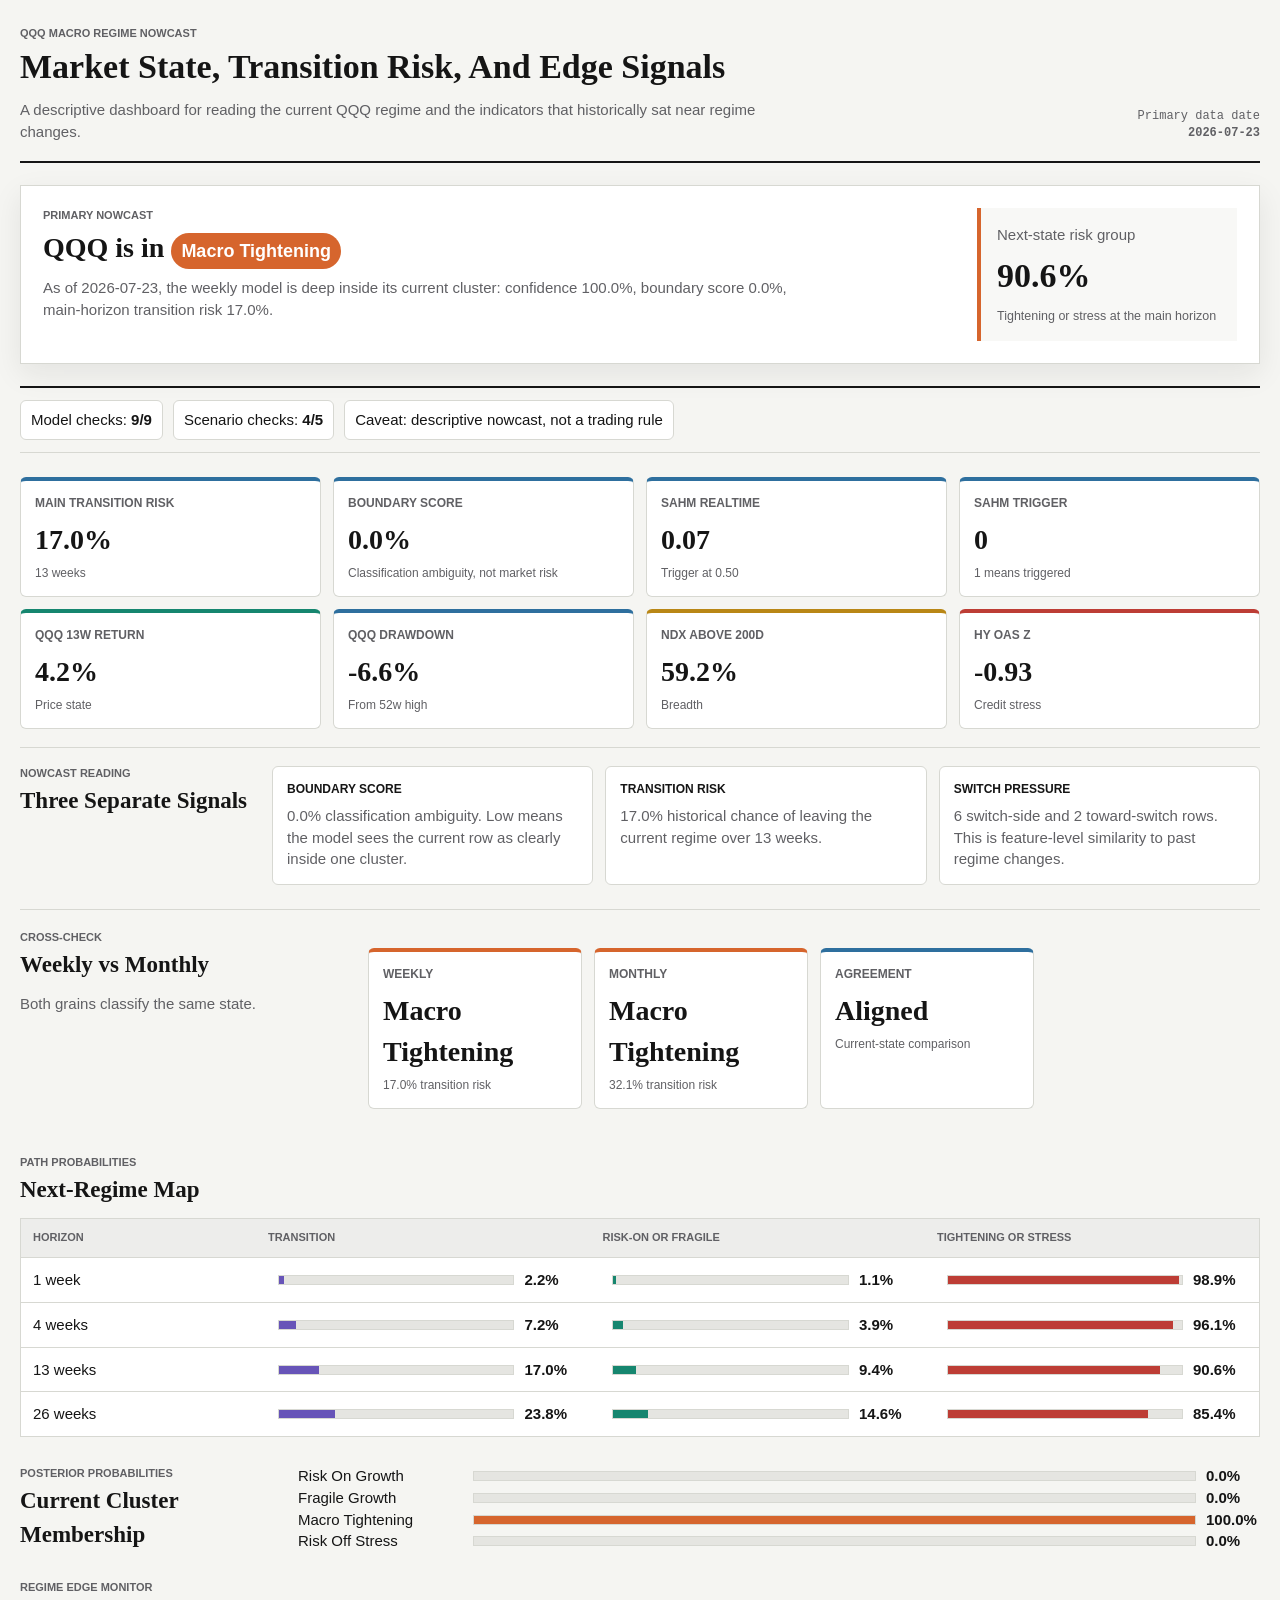
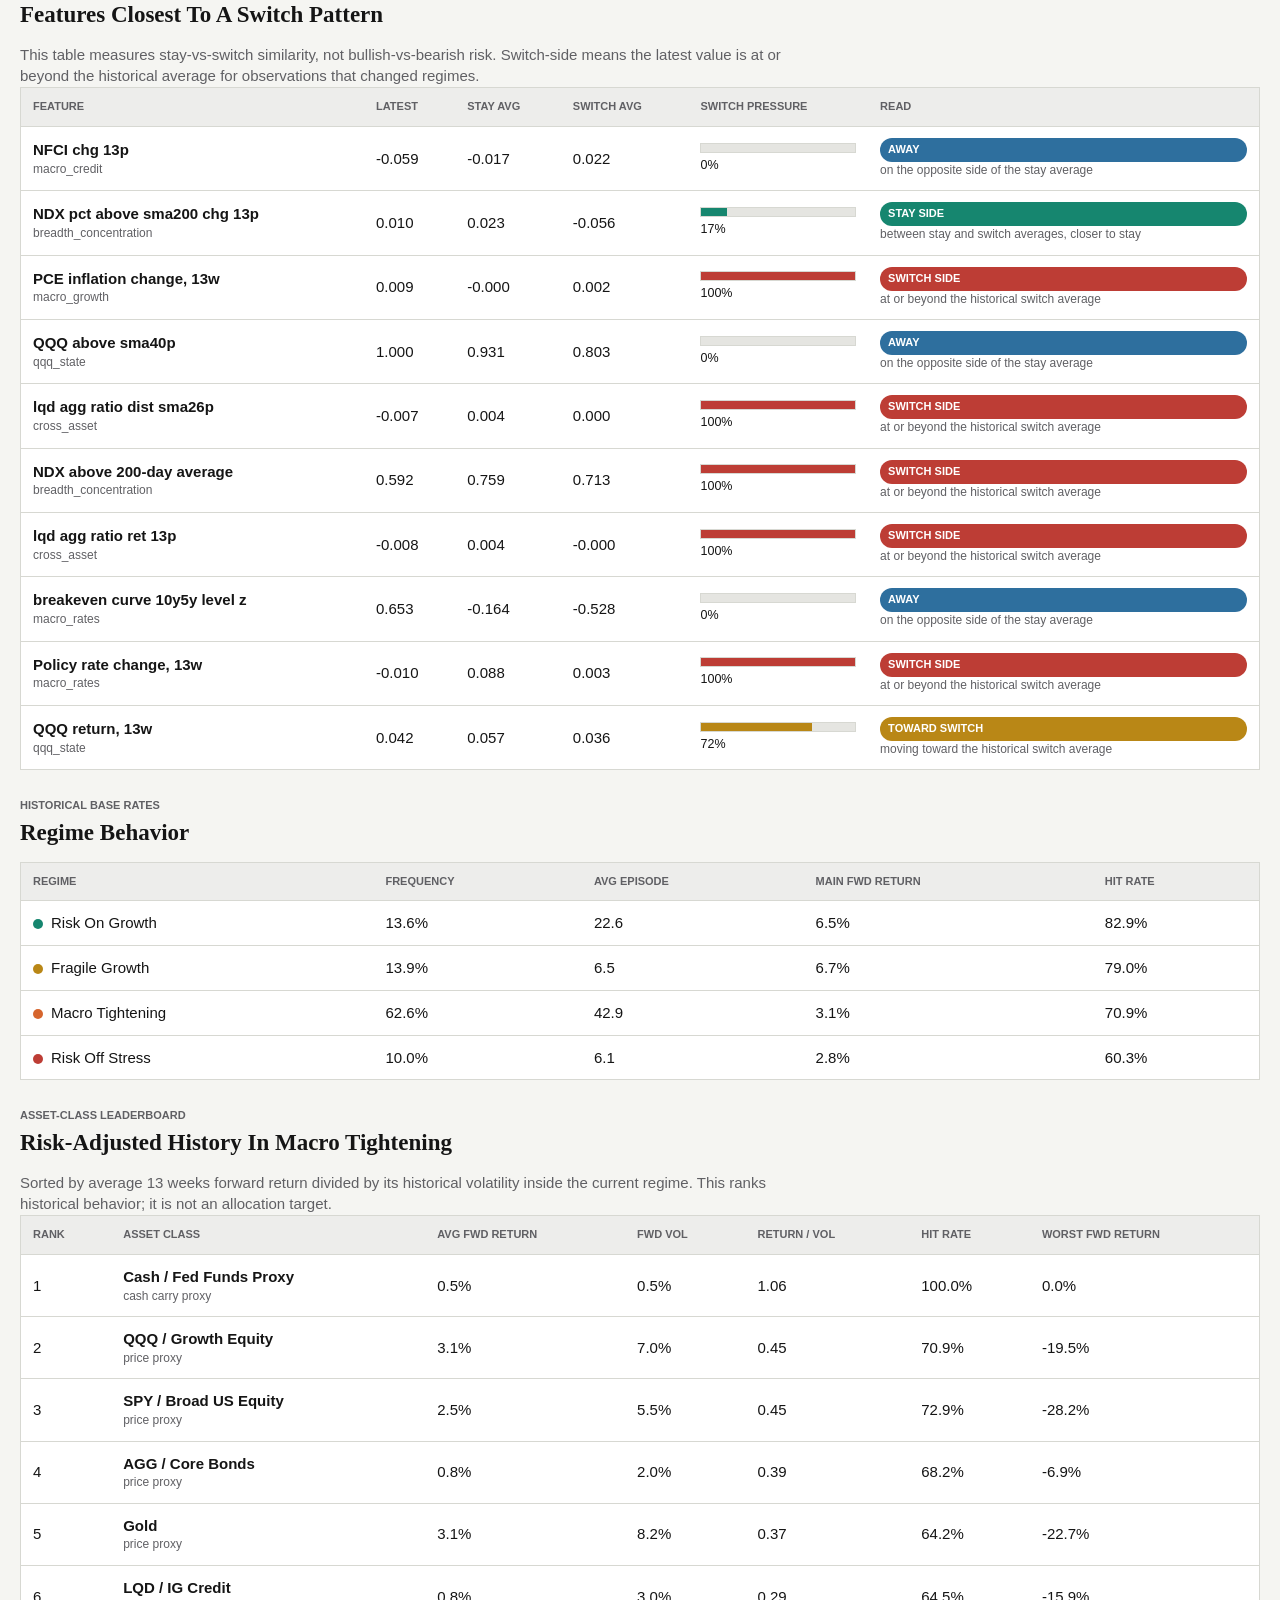
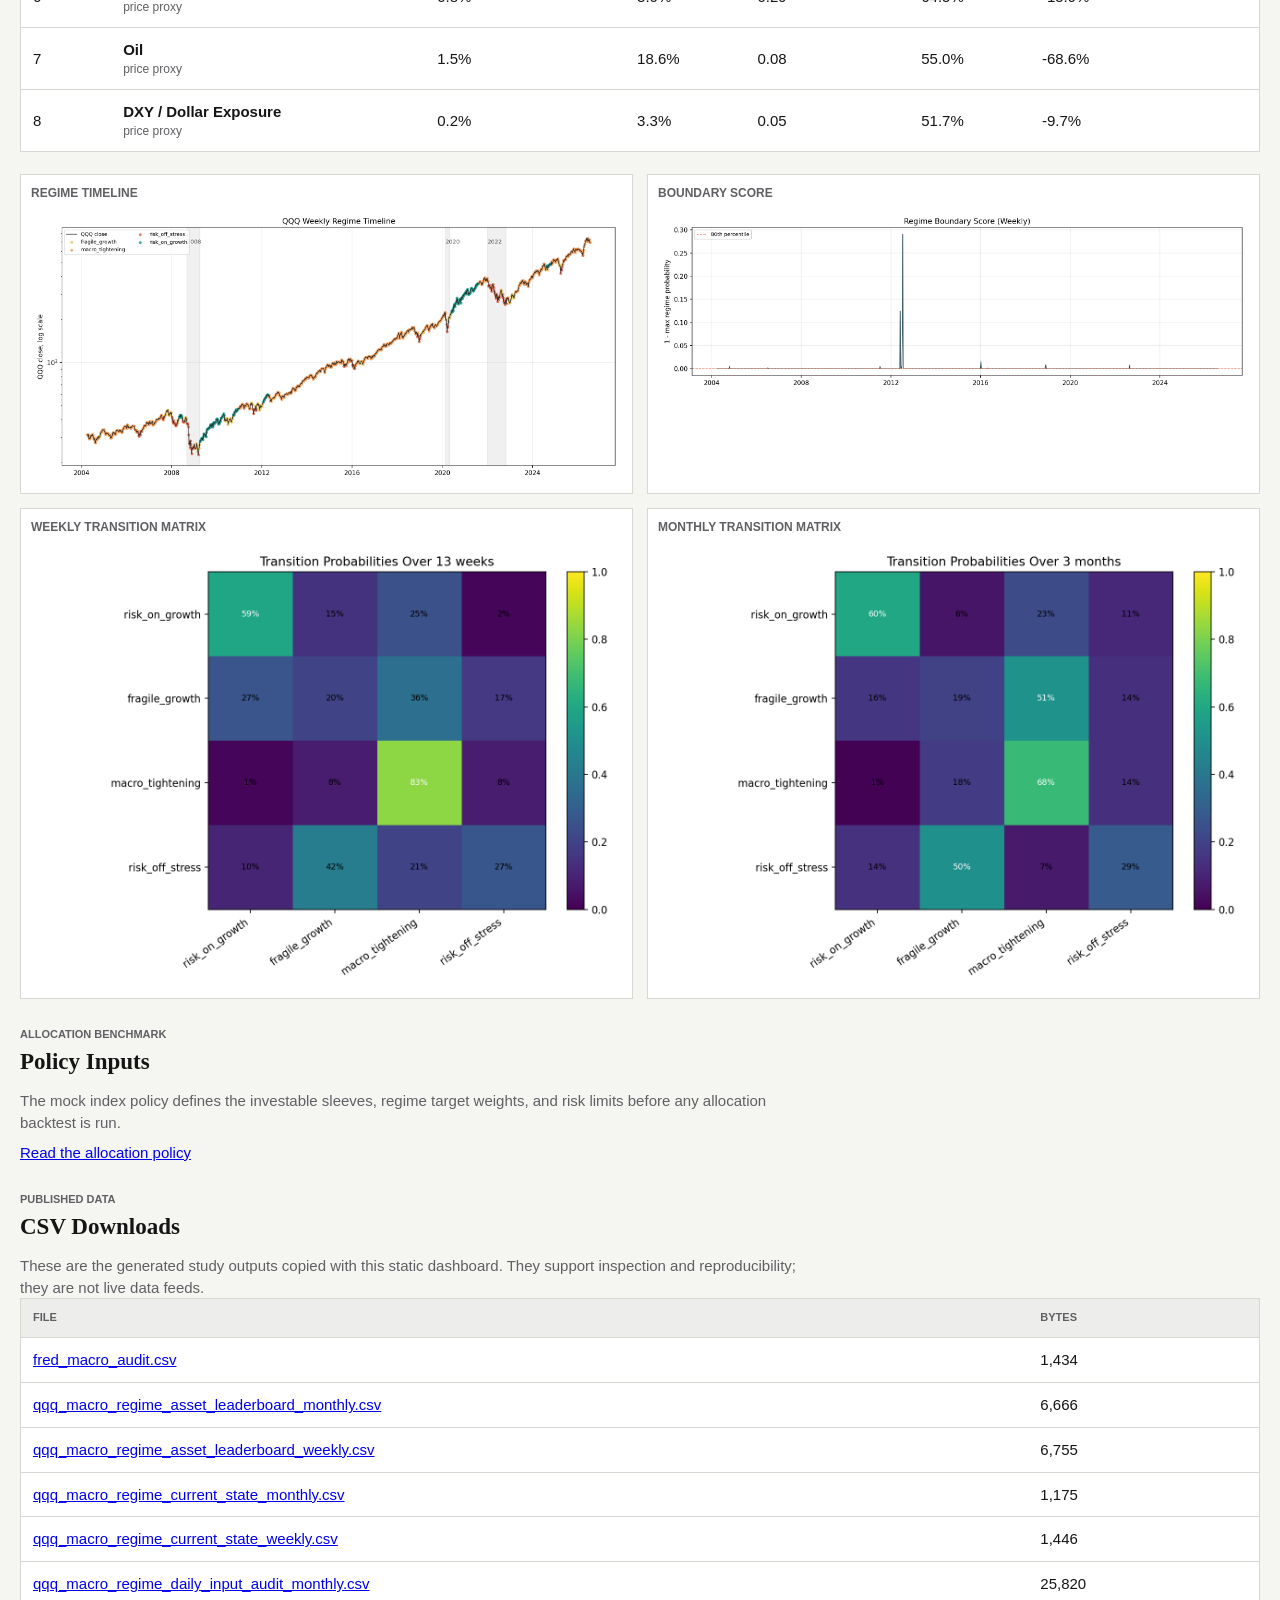
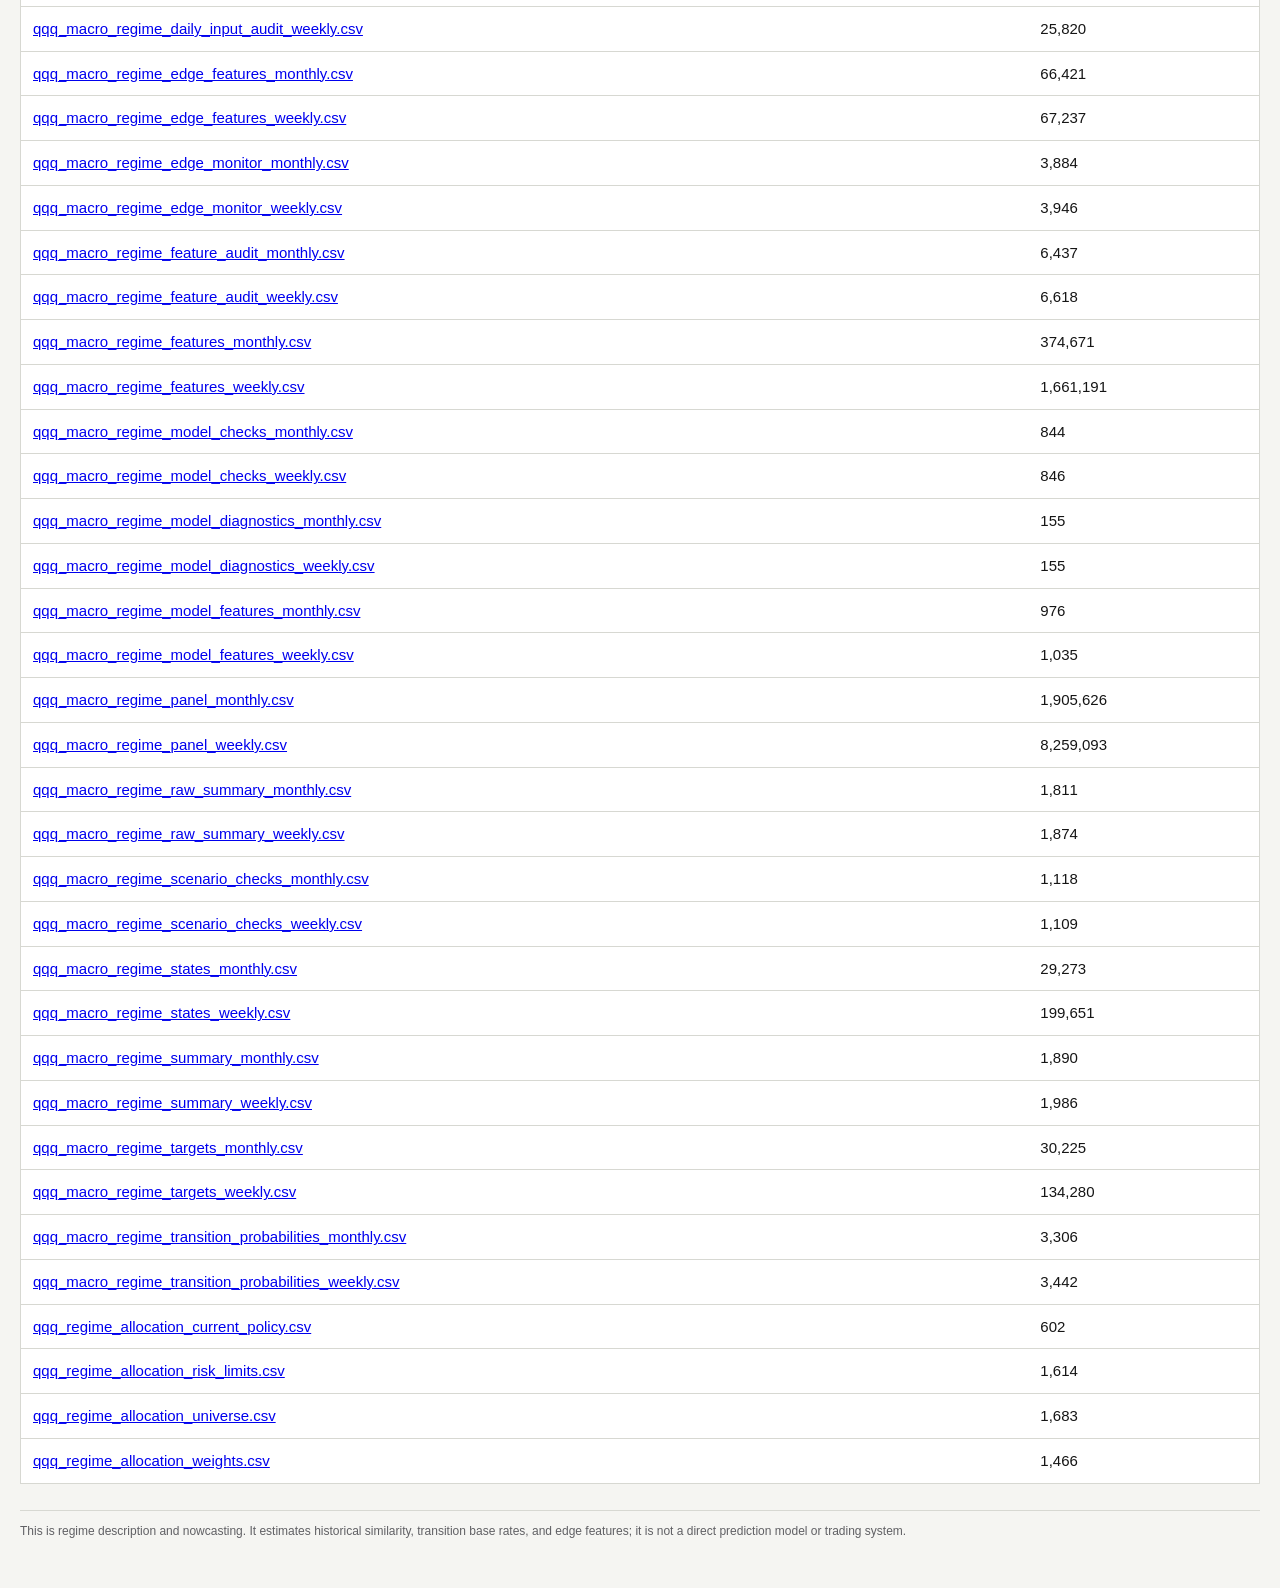
==== commit da5b5120: "Update QQQ regime dashboard 2026-07-24" ====
--- a/docs/qqq-regime-dashboard/index.html
+++ b/docs/qqq-regime-dashboard/index.html
@@ -353,19 +353,19 @@
       </div>
       <div class="timestamp">
         <div>Primary data date</div>
-        <strong>2026-07-22</strong>
+        <strong>2026-07-23</strong>
       </div>
     </header>
-    <section class="current-strip"><div><div class="eyebrow">Primary nowcast</div><h1>QQQ is in <span class="regime-pill risk-on">Risk On Growth</span></h1><p>As of 2026-07-22, the weekly model is deep inside its current cluster: confidence 100.0%, boundary score 0.0%, main-horizon transition risk 36.4%.</p></div><div class="readout-box"><span>Next-state risk group</span><strong>35.7%</strong><small>Tightening or stress at the main horizon</small></div></section>
-    <section class="quality-strip"><span>Model checks: <strong>9/9</strong></span><span>Scenario checks: <strong>5/5</strong></span><span>Caveat: descriptive nowcast, not a trading rule</span></section>
-    <section class="metric-grid"><article class="metric neutral"><div class="metric-label">Main transition risk</div><div class="metric-value">36.4%</div><div class="metric-note">13 weeks</div></article><article class="metric neutral"><div class="metric-label">Boundary score</div><div class="metric-value">0.0%</div><div class="metric-note">Classification ambiguity, not market risk</div></article><article class="metric neutral"><div class="metric-label">Sahm realtime</div><div class="metric-value">0.07</div><div class="metric-note">Trigger at 0.50</div></article><article class="metric neutral"><div class="metric-label">Sahm trigger</div><div class="metric-value">0</div><div class="metric-note">1 means triggered</div></article><article class="metric risk-on"><div class="metric-label">QQQ 13w return</div><div class="metric-value">6.2%</div><div class="metric-note">Price state</div></article><article class="metric neutral"><div class="metric-label">QQQ drawdown</div><div class="metric-value">-4.8%</div><div class="metric-note">From 52w high</div></article><article class="metric fragile"><div class="metric-label">NDX above 200d</div><div class="metric-value">63.4%</div><div class="metric-note">Breadth</div></article><article class="metric stress"><div class="metric-label">HY OAS z</div><div class="metric-value">-0.90</div><div class="metric-note">Credit stress</div></article></section>
-    <section class="reading-guide"><div><div class="eyebrow">Nowcast reading</div><h2>Three Separate Signals</h2></div><article><strong>Boundary score</strong><span>0.0% classification ambiguity. Low means the model sees the current row as clearly inside one cluster.</span></article><article><strong>Transition risk</strong><span>36.4% historical chance of leaving the current regime over 13 weeks.</span></article><article><strong>Switch pressure</strong><span>8 switch-side and 3 toward-switch rows. This is feature-level similarity to past regime changes.</span></article></section>
-    <section class="section split-section"><div><div class="eyebrow">Cross-check</div><h2>Weekly vs Monthly</h2><p>Weekly and monthly grains disagree, so treat the read as horizon-sensitive.</p></div><div class="comparison-grid"><article class="metric risk-on"><div class="metric-label">Weekly</div><div class="metric-value">Risk On Growth</div><div class="metric-note">36.4% transition risk</div></article><article class="metric tightening"><div class="metric-label">Monthly</div><div class="metric-value">Macro Tightening</div><div class="metric-note">32.1% transition risk</div></article><article class="metric neutral"><div class="metric-label">Agreement</div><div class="metric-value">Horizon split</div><div class="metric-note">Current-state comparison</div></article></div></section>
-    <section class="section"><div class="section-heading"><div><div class="eyebrow">Path probabilities</div><h2>Next-Regime Map</h2></div></div><table class="dashboard-table horizon-table"><thead><tr><th>Horizon</th><th>Transition</th><th>Risk-on or fragile</th><th>Tightening or stress</th></tr></thead><tbody><tr><td>1 week</td><td><div class="prob-row"><span></span><div class="prob-track"><div class="prob-fill accent" style="width:3.9%"></div></div><strong>3.9%</strong></div></td><td><div class="prob-row"><span></span><div class="prob-track"><div class="prob-fill risk-on" style="width:96.1%"></div></div><strong>96.1%</strong></div></td><td><div class="prob-row"><span></span><div class="prob-track"><div class="prob-fill stress" style="width:3.9%"></div></div><strong>3.9%</strong></div></td></tr><tr><td>4 weeks</td><td><div class="prob-row"><span></span><div class="prob-track"><div class="prob-fill accent" style="width:12.3%"></div></div><strong>12.3%</strong></div></td><td><div class="prob-row"><span></span><div class="prob-track"><div class="prob-fill risk-on" style="width:87.7%"></div></div><strong>87.7%</strong></div></td><td><div class="prob-row"><span></span><div class="prob-track"><div class="prob-fill stress" style="width:12.3%"></div></div><strong>12.3%</strong></div></td></tr><tr><td>13 weeks</td><td><div class="prob-row"><span></span><div class="prob-track"><div class="prob-fill accent" style="width:36.4%"></div></div><strong>36.4%</strong></div></td><td><div class="prob-row"><span></span><div class="prob-track"><div class="prob-fill risk-on" style="width:64.3%"></div></div><strong>64.3%</strong></div></td><td><div class="prob-row"><span></span><div class="prob-track"><div class="prob-fill stress" style="width:35.7%"></div></div><strong>35.7%</strong></div></td></tr><tr><td>26 weeks</td><td><div class="prob-row"><span></span><div class="prob-track"><div class="prob-fill accent" style="width:54.3%"></div></div><strong>54.3%</strong></div></td><td><div class="prob-row"><span></span><div class="prob-track"><div class="prob-fill risk-on" style="width:49.0%"></div></div><strong>49.0%</strong></div></td><td><div class="prob-row"><span></span><div class="prob-track"><div class="prob-fill stress" style="width:51.0%"></div></div><strong>51.0%</strong></div></td></tr></tbody></table></section>
-    <section class="section compact-section"><div><div class="eyebrow">Posterior probabilities</div><h2>Current Cluster Membership</h2></div><div class="probability-panel"><div class="prob-row"><span>Risk On Growth</span><div class="prob-track"><div class="prob-fill risk-on" style="width:100.0%"></div></div><strong>100.0%</strong></div><div class="prob-row"><span>Fragile Growth</span><div class="prob-track"><div class="prob-fill fragile" style="width:0.0%"></div></div><strong>0.0%</strong></div><div class="prob-row"><span>Macro Tightening</span><div class="prob-track"><div class="prob-fill tightening" style="width:0.0%"></div></div><strong>0.0%</strong></div><div class="prob-row"><span>Risk Off Stress</span><div class="prob-track"><div class="prob-fill stress" style="width:0.0%"></div></div><strong>0.0%</strong></div></div></section>
-    <section class="section"><div class="section-heading"><div><div class="eyebrow">Regime edge monitor</div><h2>Features Closest To A Switch Pattern</h2></div></div><p class="table-note">This table measures stay-vs-switch similarity, not bullish-vs-bearish risk. Switch-side means the latest value is at or beyond the historical average for observations that changed regimes.</p><table class="dashboard-table edge-table"><thead><tr><th>Feature</th><th>Latest</th><th>Stay avg</th><th>Switch avg</th><th>Switch pressure</th><th>Read</th></tr></thead><tbody><tr><td><strong>BAA10Y level z</strong><span>macro_credit</span></td><td>-0.451</td><td>-1.121</td><td>-0.684</td><td><div class="edge-track"><div class="edge-fill switch-side" style="width:100.0%"></div></div><small>100%</small></td><td><span class="status-badge switch-side">switch side</span><span>at or beyond the historical switch average</span></td></tr><tr><td><strong>NDX above 200-day average</strong><span>breadth_concentration</span></td><td>0.634</td><td>0.831</td><td>0.777</td><td><div class="edge-track"><div class="edge-fill switch-side" style="width:100.0%"></div></div><small>100%</small></td><td><span class="status-badge switch-side">switch side</span><span>at or beyond the historical switch average</span></td></tr><tr><td><strong>BAA spread change, 13w</strong><span>macro_credit</span></td><td>-0.100</td><td>-0.138</td><td>-0.064</td><td><div class="edge-track"><div class="edge-fill toward-switch" style="width:51.4%"></div></div><small>51%</small></td><td><span class="status-badge toward-switch">toward switch</span><span>moving toward the historical switch average</span></td></tr><tr><td><strong>Unemployment z-score</strong><span>macro_growth</span></td><td>-0.809</td><td>-1.058</td><td>-0.587</td><td><div class="edge-track"><div class="edge-fill toward-switch" style="width:52.7%"></div></div><small>53%</small></td><td><span class="status-badge toward-switch">toward switch</span><span>moving toward the historical switch average</span></td></tr><tr><td><strong>Financial conditions z-score</strong><span>macro_credit</span></td><td>-1.226</td><td>-0.704</td><td>-0.332</td><td><div class="edge-track"><div class="edge-fill away" style="width:0.0%"></div></div><small>0%</small></td><td><span class="status-badge away">away</span><span>on the opposite side of the stay average</span></td></tr><tr><td><strong>QQQ ret 26p</strong><span>qqq_state</span></td><td>0.134</td><td>0.155</td><td>0.129</td><td><div class="edge-track"><div class="edge-fill switch-side" style="width:80.5%"></div></div><small>81%</small></td><td><span class="status-badge switch-side">switch side</span><span>at or beyond the historical switch average</span></td></tr><tr><td><strong>dgs2 level z</strong><span>macro_rates</span></td><td>1.442</td><td>0.911</td><td>0.427</td><td><div class="edge-track"><div class="edge-fill away" style="width:0.0%"></div></div><small>0%</small></td><td><span class="status-badge away">away</span><span>on the opposite side of the stay average</span></td></tr><tr><td><strong>NDX pct above sma50</strong><span>breadth_concentration</span></td><td>0.465</td><td>0.674</td><td>0.613</td><td><div class="edge-track"><div class="edge-fill switch-side" style="width:100.0%"></div></div><small>100%</small></td><td><span class="status-badge switch-side">switch side</span><span>at or beyond the historical switch average</span></td></tr><tr><td><strong>NDX pct above sma200 chg 13p</strong><span>breadth_concentration</span></td><td>0.040</td><td>0.008</td><td>-0.028</td><td><div class="edge-track"><div class="edge-fill away" style="width:0.0%"></div></div><small>0%</small></td><td><span class="status-badge away">away</span><span>on the opposite side of the stay average</span></td></tr><tr><td><strong>NDX new 252d high low spread pct</strong><span>breadth_concentration</span></td><td>-0.030</td><td>0.107</td><td>0.076</td><td><div class="edge-track"><div class="edge-fill switch-side" style="width:100.0%"></div></div><small>100%</small></td><td><span class="status-badge switch-side">switch side</span><span>at or beyond the historical switch average</span></td></tr></tbody></table></section>
-    <section class="section"><div class="eyebrow">Historical base rates</div><h2>Regime Behavior</h2><table class="dashboard-table"><thead><tr><th>Regime</th><th>Frequency</th><th>Avg episode</th><th>Main fwd return</th><th>Hit rate</th></tr></thead><tbody><tr><td><span class="regime-dot risk-on"></span>Risk On Growth</td><td>41.6%</td><td>24.2</td><td>3.0%</td><td>70.8%</td></tr><tr><td><span class="regime-dot fragile"></span>Fragile Growth</td><td>5.4%</td><td>15.8</td><td>12.5%</td><td>98.4%</td></tr><tr><td><span class="regime-dot tightening"></span>Macro Tightening</td><td>38.5%</td><td>18.0</td><td>4.8%</td><td>76.8%</td></tr><tr><td><span class="regime-dot stress"></span>Risk Off Stress</td><td>14.4%</td><td>12.0</td><td>1.8%</td><td>57.1%</td></tr></tbody></table></section>
-    <section class="section"><div class="eyebrow">Asset-class leaderboard</div><h2>Risk-Adjusted History In Risk On Growth</h2><p class="table-note">Sorted by average 13 weeks forward return divided by its historical volatility inside the current regime. This ranks historical behavior; it is not an allocation target.</p><table class="dashboard-table"><thead><tr><th>Rank</th><th>Asset class</th><th>Avg fwd return</th><th>Fwd vol</th><th>Return / vol</th><th>Hit rate</th><th>Worst fwd return</th></tr></thead><tbody><tr><td>1</td><td><strong>Cash / Fed Funds Proxy</strong><span>cash carry proxy</span></td><td>0.4%</td><td>0.5%</td><td>0.82</td><td>100.0%</td><td>0.0%</td></tr><tr><td>2</td><td><strong>QQQ / Growth Equity</strong><span>price proxy</span></td><td>3.0%</td><td>7.2%</td><td>0.42</td><td>70.8%</td><td>-19.5%</td></tr><tr><td>3</td><td><strong>Gold</strong><span>price proxy</span></td><td>2.6%</td><td>7.0%</td><td>0.36</td><td>63.0%</td><td>-13.4%</td></tr><tr><td>4</td><td><strong>AGG / Core Bonds</strong><span>price proxy</span></td><td>0.7%</td><td>2.1%</td><td>0.34</td><td>68.9%</td><td>-6.9%</td></tr><tr><td>5</td><td><strong>SPY / Broad US Equity</strong><span>price proxy</span></td><td>2.1%</td><td>6.2%</td><td>0.33</td><td>69.1%</td><td>-28.2%</td></tr><tr><td>6</td><td><strong>LQD / IG Credit</strong><span>price proxy</span></td><td>0.6%</td><td>3.1%</td><td>0.21</td><td>66.0%</td><td>-15.9%</td></tr><tr><td>7</td><td><strong>DXY / Dollar Exposure</strong><span>price proxy</span></td><td>0.2%</td><td>3.5%</td><td>0.05</td><td>51.0%</td><td>-9.1%</td></tr><tr><td>8</td><td><strong>Oil</strong><span>price proxy</span></td><td>0.4%</td><td>18.4%</td><td>0.02</td><td>54.5%</td><td>-68.6%</td></tr></tbody></table></section>
+    <section class="current-strip"><div><div class="eyebrow">Primary nowcast</div><h1>QQQ is in <span class="regime-pill tightening">Macro Tightening</span></h1><p>As of 2026-07-23, the weekly model is deep inside its current cluster: confidence 100.0%, boundary score 0.0%, main-horizon transition risk 17.0%.</p></div><div class="readout-box"><span>Next-state risk group</span><strong>90.6%</strong><small>Tightening or stress at the main horizon</small></div></section>
+    <section class="quality-strip"><span>Model checks: <strong>9/9</strong></span><span>Scenario checks: <strong>4/5</strong></span><span>Caveat: descriptive nowcast, not a trading rule</span></section>
+    <section class="metric-grid"><article class="metric neutral"><div class="metric-label">Main transition risk</div><div class="metric-value">17.0%</div><div class="metric-note">13 weeks</div></article><article class="metric neutral"><div class="metric-label">Boundary score</div><div class="metric-value">0.0%</div><div class="metric-note">Classification ambiguity, not market risk</div></article><article class="metric neutral"><div class="metric-label">Sahm realtime</div><div class="metric-value">0.07</div><div class="metric-note">Trigger at 0.50</div></article><article class="metric neutral"><div class="metric-label">Sahm trigger</div><div class="metric-value">0</div><div class="metric-note">1 means triggered</div></article><article class="metric risk-on"><div class="metric-label">QQQ 13w return</div><div class="metric-value">4.2%</div><div class="metric-note">Price state</div></article><article class="metric neutral"><div class="metric-label">QQQ drawdown</div><div class="metric-value">-6.6%</div><div class="metric-note">From 52w high</div></article><article class="metric fragile"><div class="metric-label">NDX above 200d</div><div class="metric-value">59.2%</div><div class="metric-note">Breadth</div></article><article class="metric stress"><div class="metric-label">HY OAS z</div><div class="metric-value">-0.93</div><div class="metric-note">Credit stress</div></article></section>
+    <section class="reading-guide"><div><div class="eyebrow">Nowcast reading</div><h2>Three Separate Signals</h2></div><article><strong>Boundary score</strong><span>0.0% classification ambiguity. Low means the model sees the current row as clearly inside one cluster.</span></article><article><strong>Transition risk</strong><span>17.0% historical chance of leaving the current regime over 13 weeks.</span></article><article><strong>Switch pressure</strong><span>6 switch-side and 2 toward-switch rows. This is feature-level similarity to past regime changes.</span></article></section>
+    <section class="section split-section"><div><div class="eyebrow">Cross-check</div><h2>Weekly vs Monthly</h2><p>Both grains classify the same state.</p></div><div class="comparison-grid"><article class="metric tightening"><div class="metric-label">Weekly</div><div class="metric-value">Macro Tightening</div><div class="metric-note">17.0% transition risk</div></article><article class="metric tightening"><div class="metric-label">Monthly</div><div class="metric-value">Macro Tightening</div><div class="metric-note">32.1% transition risk</div></article><article class="metric neutral"><div class="metric-label">Agreement</div><div class="metric-value">Aligned</div><div class="metric-note">Current-state comparison</div></article></div></section>
+    <section class="section"><div class="section-heading"><div><div class="eyebrow">Path probabilities</div><h2>Next-Regime Map</h2></div></div><table class="dashboard-table horizon-table"><thead><tr><th>Horizon</th><th>Transition</th><th>Risk-on or fragile</th><th>Tightening or stress</th></tr></thead><tbody><tr><td>1 week</td><td><div class="prob-row"><span></span><div class="prob-track"><div class="prob-fill accent" style="width:2.2%"></div></div><strong>2.2%</strong></div></td><td><div class="prob-row"><span></span><div class="prob-track"><div class="prob-fill risk-on" style="width:1.1%"></div></div><strong>1.1%</strong></div></td><td><div class="prob-row"><span></span><div class="prob-track"><div class="prob-fill stress" style="width:98.9%"></div></div><strong>98.9%</strong></div></td></tr><tr><td>4 weeks</td><td><div class="prob-row"><span></span><div class="prob-track"><div class="prob-fill accent" style="width:7.2%"></div></div><strong>7.2%</strong></div></td><td><div class="prob-row"><span></span><div class="prob-track"><div class="prob-fill risk-on" style="width:3.9%"></div></div><strong>3.9%</strong></div></td><td><div class="prob-row"><span></span><div class="prob-track"><div class="prob-fill stress" style="width:96.1%"></div></div><strong>96.1%</strong></div></td></tr><tr><td>13 weeks</td><td><div class="prob-row"><span></span><div class="prob-track"><div class="prob-fill accent" style="width:17.0%"></div></div><strong>17.0%</strong></div></td><td><div class="prob-row"><span></span><div class="prob-track"><div class="prob-fill risk-on" style="width:9.4%"></div></div><strong>9.4%</strong></div></td><td><div class="prob-row"><span></span><div class="prob-track"><div class="prob-fill stress" style="width:90.6%"></div></div><strong>90.6%</strong></div></td></tr><tr><td>26 weeks</td><td><div class="prob-row"><span></span><div class="prob-track"><div class="prob-fill accent" style="width:23.8%"></div></div><strong>23.8%</strong></div></td><td><div class="prob-row"><span></span><div class="prob-track"><div class="prob-fill risk-on" style="width:14.6%"></div></div><strong>14.6%</strong></div></td><td><div class="prob-row"><span></span><div class="prob-track"><div class="prob-fill stress" style="width:85.4%"></div></div><strong>85.4%</strong></div></td></tr></tbody></table></section>
+    <section class="section compact-section"><div><div class="eyebrow">Posterior probabilities</div><h2>Current Cluster Membership</h2></div><div class="probability-panel"><div class="prob-row"><span>Risk On Growth</span><div class="prob-track"><div class="prob-fill risk-on" style="width:0.0%"></div></div><strong>0.0%</strong></div><div class="prob-row"><span>Fragile Growth</span><div class="prob-track"><div class="prob-fill fragile" style="width:0.0%"></div></div><strong>0.0%</strong></div><div class="prob-row"><span>Macro Tightening</span><div class="prob-track"><div class="prob-fill tightening" style="width:100.0%"></div></div><strong>100.0%</strong></div><div class="prob-row"><span>Risk Off Stress</span><div class="prob-track"><div class="prob-fill stress" style="width:0.0%"></div></div><strong>0.0%</strong></div></div></section>
+    <section class="section"><div class="section-heading"><div><div class="eyebrow">Regime edge monitor</div><h2>Features Closest To A Switch Pattern</h2></div></div><p class="table-note">This table measures stay-vs-switch similarity, not bullish-vs-bearish risk. Switch-side means the latest value is at or beyond the historical average for observations that changed regimes.</p><table class="dashboard-table edge-table"><thead><tr><th>Feature</th><th>Latest</th><th>Stay avg</th><th>Switch avg</th><th>Switch pressure</th><th>Read</th></tr></thead><tbody><tr><td><strong>NFCI chg 13p</strong><span>macro_credit</span></td><td>-0.059</td><td>-0.017</td><td>0.022</td><td><div class="edge-track"><div class="edge-fill away" style="width:0.0%"></div></div><small>0%</small></td><td><span class="status-badge away">away</span><span>on the opposite side of the stay average</span></td></tr><tr><td><strong>NDX pct above sma200 chg 13p</strong><span>breadth_concentration</span></td><td>0.010</td><td>0.023</td><td>-0.056</td><td><div class="edge-track"><div class="edge-fill stay-side" style="width:16.5%"></div></div><small>17%</small></td><td><span class="status-badge stay-side">stay side</span><span>between stay and switch averages, closer to stay</span></td></tr><tr><td><strong>PCE inflation change, 13w</strong><span>macro_growth</span></td><td>0.009</td><td>-0.000</td><td>0.002</td><td><div class="edge-track"><div class="edge-fill switch-side" style="width:100.0%"></div></div><small>100%</small></td><td><span class="status-badge switch-side">switch side</span><span>at or beyond the historical switch average</span></td></tr><tr><td><strong>QQQ above sma40p</strong><span>qqq_state</span></td><td>1.000</td><td>0.931</td><td>0.803</td><td><div class="edge-track"><div class="edge-fill away" style="width:0.0%"></div></div><small>0%</small></td><td><span class="status-badge away">away</span><span>on the opposite side of the stay average</span></td></tr><tr><td><strong>lqd agg ratio dist sma26p</strong><span>cross_asset</span></td><td>-0.007</td><td>0.004</td><td>0.000</td><td><div class="edge-track"><div class="edge-fill switch-side" style="width:100.0%"></div></div><small>100%</small></td><td><span class="status-badge switch-side">switch side</span><span>at or beyond the historical switch average</span></td></tr><tr><td><strong>NDX above 200-day average</strong><span>breadth_concentration</span></td><td>0.592</td><td>0.759</td><td>0.713</td><td><div class="edge-track"><div class="edge-fill switch-side" style="width:100.0%"></div></div><small>100%</small></td><td><span class="status-badge switch-side">switch side</span><span>at or beyond the historical switch average</span></td></tr><tr><td><strong>lqd agg ratio ret 13p</strong><span>cross_asset</span></td><td>-0.008</td><td>0.004</td><td>-0.000</td><td><div class="edge-track"><div class="edge-fill switch-side" style="width:100.0%"></div></div><small>100%</small></td><td><span class="status-badge switch-side">switch side</span><span>at or beyond the historical switch average</span></td></tr><tr><td><strong>breakeven curve 10y5y level z</strong><span>macro_rates</span></td><td>0.653</td><td>-0.164</td><td>-0.528</td><td><div class="edge-track"><div class="edge-fill away" style="width:0.0%"></div></div><small>0%</small></td><td><span class="status-badge away">away</span><span>on the opposite side of the stay average</span></td></tr><tr><td><strong>Policy rate change, 13w</strong><span>macro_rates</span></td><td>-0.010</td><td>0.088</td><td>0.003</td><td><div class="edge-track"><div class="edge-fill switch-side" style="width:100.0%"></div></div><small>100%</small></td><td><span class="status-badge switch-side">switch side</span><span>at or beyond the historical switch average</span></td></tr><tr><td><strong>QQQ return, 13w</strong><span>qqq_state</span></td><td>0.042</td><td>0.057</td><td>0.036</td><td><div class="edge-track"><div class="edge-fill toward-switch" style="width:71.7%"></div></div><small>72%</small></td><td><span class="status-badge toward-switch">toward switch</span><span>moving toward the historical switch average</span></td></tr></tbody></table></section>
+    <section class="section"><div class="eyebrow">Historical base rates</div><h2>Regime Behavior</h2><table class="dashboard-table"><thead><tr><th>Regime</th><th>Frequency</th><th>Avg episode</th><th>Main fwd return</th><th>Hit rate</th></tr></thead><tbody><tr><td><span class="regime-dot risk-on"></span>Risk On Growth</td><td>13.6%</td><td>22.6</td><td>6.5%</td><td>82.9%</td></tr><tr><td><span class="regime-dot fragile"></span>Fragile Growth</td><td>13.9%</td><td>6.5</td><td>6.7%</td><td>79.0%</td></tr><tr><td><span class="regime-dot tightening"></span>Macro Tightening</td><td>62.6%</td><td>42.9</td><td>3.1%</td><td>70.9%</td></tr><tr><td><span class="regime-dot stress"></span>Risk Off Stress</td><td>10.0%</td><td>6.1</td><td>2.8%</td><td>60.3%</td></tr></tbody></table></section>
+    <section class="section"><div class="eyebrow">Asset-class leaderboard</div><h2>Risk-Adjusted History In Macro Tightening</h2><p class="table-note">Sorted by average 13 weeks forward return divided by its historical volatility inside the current regime. This ranks historical behavior; it is not an allocation target.</p><table class="dashboard-table"><thead><tr><th>Rank</th><th>Asset class</th><th>Avg fwd return</th><th>Fwd vol</th><th>Return / vol</th><th>Hit rate</th><th>Worst fwd return</th></tr></thead><tbody><tr><td>1</td><td><strong>Cash / Fed Funds Proxy</strong><span>cash carry proxy</span></td><td>0.5%</td><td>0.5%</td><td>1.06</td><td>100.0%</td><td>0.0%</td></tr><tr><td>2</td><td><strong>QQQ / Growth Equity</strong><span>price proxy</span></td><td>3.1%</td><td>7.0%</td><td>0.45</td><td>70.9%</td><td>-19.5%</td></tr><tr><td>3</td><td><strong>SPY / Broad US Equity</strong><span>price proxy</span></td><td>2.5%</td><td>5.5%</td><td>0.45</td><td>72.9%</td><td>-28.2%</td></tr><tr><td>4</td><td><strong>AGG / Core Bonds</strong><span>price proxy</span></td><td>0.8%</td><td>2.0%</td><td>0.39</td><td>68.2%</td><td>-6.9%</td></tr><tr><td>5</td><td><strong>Gold</strong><span>price proxy</span></td><td>3.1%</td><td>8.2%</td><td>0.37</td><td>64.2%</td><td>-22.7%</td></tr><tr><td>6</td><td><strong>LQD / IG Credit</strong><span>price proxy</span></td><td>0.8%</td><td>3.0%</td><td>0.29</td><td>64.5%</td><td>-15.9%</td></tr><tr><td>7</td><td><strong>Oil</strong><span>price proxy</span></td><td>1.5%</td><td>18.6%</td><td>0.08</td><td>55.0%</td><td>-68.6%</td></tr><tr><td>8</td><td><strong>DXY / Dollar Exposure</strong><span>price proxy</span></td><td>0.2%</td><td>3.3%</td><td>0.05</td><td>51.7%</td><td>-9.7%</td></tr></tbody></table></section>
     <section class="plot-grid"><figure><figcaption>Regime timeline</figcaption><img src="plots/qqq_regime_timeline_weekly.png" alt="QQQ weekly regime timeline"></figure><figure><figcaption>Boundary score</figcaption><img src="plots/qqq_boundary_score_weekly.png" alt="QQQ weekly boundary score"></figure><figure><figcaption>Weekly transition matrix</figcaption><img src="plots/qqq_transition_heatmap_13p_weekly.png" alt="Weekly transition heatmap"></figure><figure><figcaption>Monthly transition matrix</figcaption><img src="plots/qqq_transition_heatmap_3p_monthly.png" alt="Monthly transition heatmap"></figure></section>
     <section class="section">
   <div class="eyebrow">Allocation benchmark</div>
@@ -379,7 +379,7 @@
   <p class="table-note">These are the generated study outputs copied with this static dashboard. They support inspection and reproducibility; they are not live data feeds.</p>
   <table class="dashboard-table">
     <thead><tr><th>File</th><th>Bytes</th></tr></thead>
-    <tbody><tr><td><a href="data/fred_macro_audit.csv">fred_macro_audit.csv</a></td><td>1,434</td></tr><tr><td><a href="data/qqq_macro_regime_asset_leaderboard_monthly.csv">qqq_macro_regime_asset_leaderboard_monthly.csv</a></td><td>6,663</td></tr><tr><td><a href="data/qqq_macro_regime_asset_leaderboard_weekly.csv">qqq_macro_regime_asset_leaderboard_weekly.csv</a></td><td>6,736</td></tr><tr><td><a href="data/qqq_macro_regime_current_state_monthly.csv">qqq_macro_regime_current_state_monthly.csv</a></td><td>1,171</td></tr><tr><td><a href="data/qqq_macro_regime_current_state_weekly.csv">qqq_macro_regime_current_state_weekly.csv</a></td><td>1,354</td></tr><tr><td><a href="data/qqq_macro_regime_daily_input_audit_monthly.csv">qqq_macro_regime_daily_input_audit_monthly.csv</a></td><td>25,816</td></tr><tr><td><a href="data/qqq_macro_regime_daily_input_audit_weekly.csv">qqq_macro_regime_daily_input_audit_weekly.csv</a></td><td>25,816</td></tr><tr><td><a href="data/qqq_macro_regime_edge_features_monthly.csv">qqq_macro_regime_edge_features_monthly.csv</a></td><td>66,507</td></tr><tr><td><a href="data/qqq_macro_regime_edge_features_weekly.csv">qqq_macro_regime_edge_features_weekly.csv</a></td><td>59,245</td></tr><tr><td><a href="data/qqq_macro_regime_edge_monitor_monthly.csv">qqq_macro_regime_edge_monitor_monthly.csv</a></td><td>3,864</td></tr><tr><td><a href="data/qqq_macro_regime_edge_monitor_weekly.csv">qqq_macro_regime_edge_monitor_weekly.csv</a></td><td>3,963</td></tr><tr><td><a href="data/qqq_macro_regime_feature_audit_monthly.csv">qqq_macro_regime_feature_audit_monthly.csv</a></td><td>6,437</td></tr><tr><td><a href="data/qqq_macro_regime_feature_audit_weekly.csv">qqq_macro_regime_feature_audit_weekly.csv</a></td><td>6,618</td></tr><tr><td><a href="data/qqq_macro_regime_features_monthly.csv">qqq_macro_regime_features_monthly.csv</a></td><td>373,889</td></tr><tr><td><a href="data/qqq_macro_regime_features_weekly.csv">qqq_macro_regime_features_weekly.csv</a></td><td>1,656,613</td></tr><tr><td><a href="data/qqq_macro_regime_model_checks_monthly.csv">qqq_macro_regime_model_checks_monthly.csv</a></td><td>844</td></tr><tr><td><a href="data/qqq_macro_regime_model_checks_weekly.csv">qqq_macro_regime_model_checks_weekly.csv</a></td><td>846</td></tr><tr><td><a href="data/qqq_macro_regime_model_diagnostics_monthly.csv">qqq_macro_regime_model_diagnostics_monthly.csv</a></td><td>154</td></tr><tr><td><a href="data/qqq_macro_regime_model_diagnostics_weekly.csv">qqq_macro_regime_model_diagnostics_weekly.csv</a></td><td>156</td></tr><tr><td><a href="data/qqq_macro_regime_model_features_monthly.csv">qqq_macro_regime_model_features_monthly.csv</a></td><td>976</td></tr><tr><td><a href="data/qqq_macro_regime_model_features_weekly.csv">qqq_macro_regime_model_features_weekly.csv</a></td><td>1,035</td></tr><tr><td><a href="data/qqq_macro_regime_panel_monthly.csv">qqq_macro_regime_panel_monthly.csv</a></td><td>1,904,021</td></tr><tr><td><a href="data/qqq_macro_regime_panel_weekly.csv">qqq_macro_regime_panel_weekly.csv</a></td><td>8,248,677</td></tr><tr><td><a href="data/qqq_macro_regime_raw_summary_monthly.csv">qqq_macro_regime_raw_summary_monthly.csv</a></td><td>1,814</td></tr><tr><td><a href="data/qqq_macro_regime_raw_summary_weekly.csv">qqq_macro_regime_raw_summary_weekly.csv</a></td><td>1,831</td></tr><tr><td><a href="data/qqq_macro_regime_scenario_checks_monthly.csv">qqq_macro_regime_scenario_checks_monthly.csv</a></td><td>1,118</td></tr><tr><td><a href="data/qqq_macro_regime_scenario_checks_weekly.csv">qqq_macro_regime_scenario_checks_weekly.csv</a></td><td>1,116</td></tr><tr><td><a href="data/qqq_macro_regime_states_monthly.csv">qqq_macro_regime_states_monthly.csv</a></td><td>29,295</td></tr><tr><td><a href="data/qqq_macro_regime_states_weekly.csv">qqq_macro_regime_states_weekly.csv</a></td><td>182,973</td></tr><tr><td><a href="data/qqq_macro_regime_summary_monthly.csv">qqq_macro_regime_summary_monthly.csv</a></td><td>1,887</td></tr><tr><td><a href="data/qqq_macro_regime_summary_weekly.csv">qqq_macro_regime_summary_weekly.csv</a></td><td>1,902</td></tr><tr><td><a href="data/qqq_macro_regime_targets_monthly.csv">qqq_macro_regime_targets_monthly.csv</a></td><td>30,222</td></tr><tr><td><a href="data/qqq_macro_regime_targets_weekly.csv">qqq_macro_regime_targets_weekly.csv</a></td><td>134,279</td></tr><tr><td><a href="data/qqq_macro_regime_transition_probabilities_monthly.csv">qqq_macro_regime_transition_probabilities_monthly.csv</a></td><td>3,306</td></tr><tr><td><a href="data/qqq_macro_regime_transition_probabilities_weekly.csv">qqq_macro_regime_transition_probabilities_weekly.csv</a></td><td>3,362</td></tr><tr><td><a href="data/qqq_regime_allocation_current_policy.csv">qqq_regime_allocation_current_policy.csv</a></td><td>590</td></tr><tr><td><a href="data/qqq_regime_allocation_risk_limits.csv">qqq_regime_allocation_risk_limits.csv</a></td><td>1,614</td></tr><tr><td><a href="data/qqq_regime_allocation_universe.csv">qqq_regime_allocation_universe.csv</a></td><td>1,683</td></tr><tr><td><a href="data/qqq_regime_allocation_weights.csv">qqq_regime_allocation_weights.csv</a></td><td>1,466</td></tr></tbody>
+    <tbody><tr><td><a href="data/fred_macro_audit.csv">fred_macro_audit.csv</a></td><td>1,434</td></tr><tr><td><a href="data/qqq_macro_regime_asset_leaderboard_monthly.csv">qqq_macro_regime_asset_leaderboard_monthly.csv</a></td><td>6,666</td></tr><tr><td><a href="data/qqq_macro_regime_asset_leaderboard_weekly.csv">qqq_macro_regime_asset_leaderboard_weekly.csv</a></td><td>6,755</td></tr><tr><td><a href="data/qqq_macro_regime_current_state_monthly.csv">qqq_macro_regime_current_state_monthly.csv</a></td><td>1,175</td></tr><tr><td><a href="data/qqq_macro_regime_current_state_weekly.csv">qqq_macro_regime_current_state_weekly.csv</a></td><td>1,446</td></tr><tr><td><a href="data/qqq_macro_regime_daily_input_audit_monthly.csv">qqq_macro_regime_daily_input_audit_monthly.csv</a></td><td>25,820</td></tr><tr><td><a href="data/qqq_macro_regime_daily_input_audit_weekly.csv">qqq_macro_regime_daily_input_audit_weekly.csv</a></td><td>25,820</td></tr><tr><td><a href="data/qqq_macro_regime_edge_features_monthly.csv">qqq_macro_regime_edge_features_monthly.csv</a></td><td>66,421</td></tr><tr><td><a href="data/qqq_macro_regime_edge_features_weekly.csv">qqq_macro_regime_edge_features_weekly.csv</a></td><td>67,237</td></tr><tr><td><a href="data/qqq_macro_regime_edge_monitor_monthly.csv">qqq_macro_regime_edge_monitor_monthly.csv</a></td><td>3,884</td></tr><tr><td><a href="data/qqq_macro_regime_edge_monitor_weekly.csv">qqq_macro_regime_edge_monitor_weekly.csv</a></td><td>3,946</td></tr><tr><td><a href="data/qqq_macro_regime_feature_audit_monthly.csv">qqq_macro_regime_feature_audit_monthly.csv</a></td><td>6,437</td></tr><tr><td><a href="data/qqq_macro_regime_feature_audit_weekly.csv">qqq_macro_regime_feature_audit_weekly.csv</a></td><td>6,618</td></tr><tr><td><a href="data/qqq_macro_regime_features_monthly.csv">qqq_macro_regime_features_monthly.csv</a></td><td>374,671</td></tr><tr><td><a href="data/qqq_macro_regime_features_weekly.csv">qqq_macro_regime_features_weekly.csv</a></td><td>1,661,191</td></tr><tr><td><a href="data/qqq_macro_regime_model_checks_monthly.csv">qqq_macro_regime_model_checks_monthly.csv</a></td><td>844</td></tr><tr><td><a href="data/qqq_macro_regime_model_checks_weekly.csv">qqq_macro_regime_model_checks_weekly.csv</a></td><td>846</td></tr><tr><td><a href="data/qqq_macro_regime_model_diagnostics_monthly.csv">qqq_macro_regime_model_diagnostics_monthly.csv</a></td><td>155</td></tr><tr><td><a href="data/qqq_macro_regime_model_diagnostics_weekly.csv">qqq_macro_regime_model_diagnostics_weekly.csv</a></td><td>155</td></tr><tr><td><a href="data/qqq_macro_regime_model_features_monthly.csv">qqq_macro_regime_model_features_monthly.csv</a></td><td>976</td></tr><tr><td><a href="data/qqq_macro_regime_model_features_weekly.csv">qqq_macro_regime_model_features_weekly.csv</a></td><td>1,035</td></tr><tr><td><a href="data/qqq_macro_regime_panel_monthly.csv">qqq_macro_regime_panel_monthly.csv</a></td><td>1,905,626</td></tr><tr><td><a href="data/qqq_macro_regime_panel_weekly.csv">qqq_macro_regime_panel_weekly.csv</a></td><td>8,259,093</td></tr><tr><td><a href="data/qqq_macro_regime_raw_summary_monthly.csv">qqq_macro_regime_raw_summary_monthly.csv</a></td><td>1,811</td></tr><tr><td><a href="data/qqq_macro_regime_raw_summary_weekly.csv">qqq_macro_regime_raw_summary_weekly.csv</a></td><td>1,874</td></tr><tr><td><a href="data/qqq_macro_regime_scenario_checks_monthly.csv">qqq_macro_regime_scenario_checks_monthly.csv</a></td><td>1,118</td></tr><tr><td><a href="data/qqq_macro_regime_scenario_checks_weekly.csv">qqq_macro_regime_scenario_checks_weekly.csv</a></td><td>1,109</td></tr><tr><td><a href="data/qqq_macro_regime_states_monthly.csv">qqq_macro_regime_states_monthly.csv</a></td><td>29,273</td></tr><tr><td><a href="data/qqq_macro_regime_states_weekly.csv">qqq_macro_regime_states_weekly.csv</a></td><td>199,651</td></tr><tr><td><a href="data/qqq_macro_regime_summary_monthly.csv">qqq_macro_regime_summary_monthly.csv</a></td><td>1,890</td></tr><tr><td><a href="data/qqq_macro_regime_summary_weekly.csv">qqq_macro_regime_summary_weekly.csv</a></td><td>1,986</td></tr><tr><td><a href="data/qqq_macro_regime_targets_monthly.csv">qqq_macro_regime_targets_monthly.csv</a></td><td>30,225</td></tr><tr><td><a href="data/qqq_macro_regime_targets_weekly.csv">qqq_macro_regime_targets_weekly.csv</a></td><td>134,280</td></tr><tr><td><a href="data/qqq_macro_regime_transition_probabilities_monthly.csv">qqq_macro_regime_transition_probabilities_monthly.csv</a></td><td>3,306</td></tr><tr><td><a href="data/qqq_macro_regime_transition_probabilities_weekly.csv">qqq_macro_regime_transition_probabilities_weekly.csv</a></td><td>3,442</td></tr><tr><td><a href="data/qqq_regime_allocation_current_policy.csv">qqq_regime_allocation_current_policy.csv</a></td><td>602</td></tr><tr><td><a href="data/qqq_regime_allocation_risk_limits.csv">qqq_regime_allocation_risk_limits.csv</a></td><td>1,614</td></tr><tr><td><a href="data/qqq_regime_allocation_universe.csv">qqq_regime_allocation_universe.csv</a></td><td>1,683</td></tr><tr><td><a href="data/qqq_regime_allocation_weights.csv">qqq_regime_allocation_weights.csv</a></td><td>1,466</td></tr></tbody>
   </table>
 </section>
 <footer>
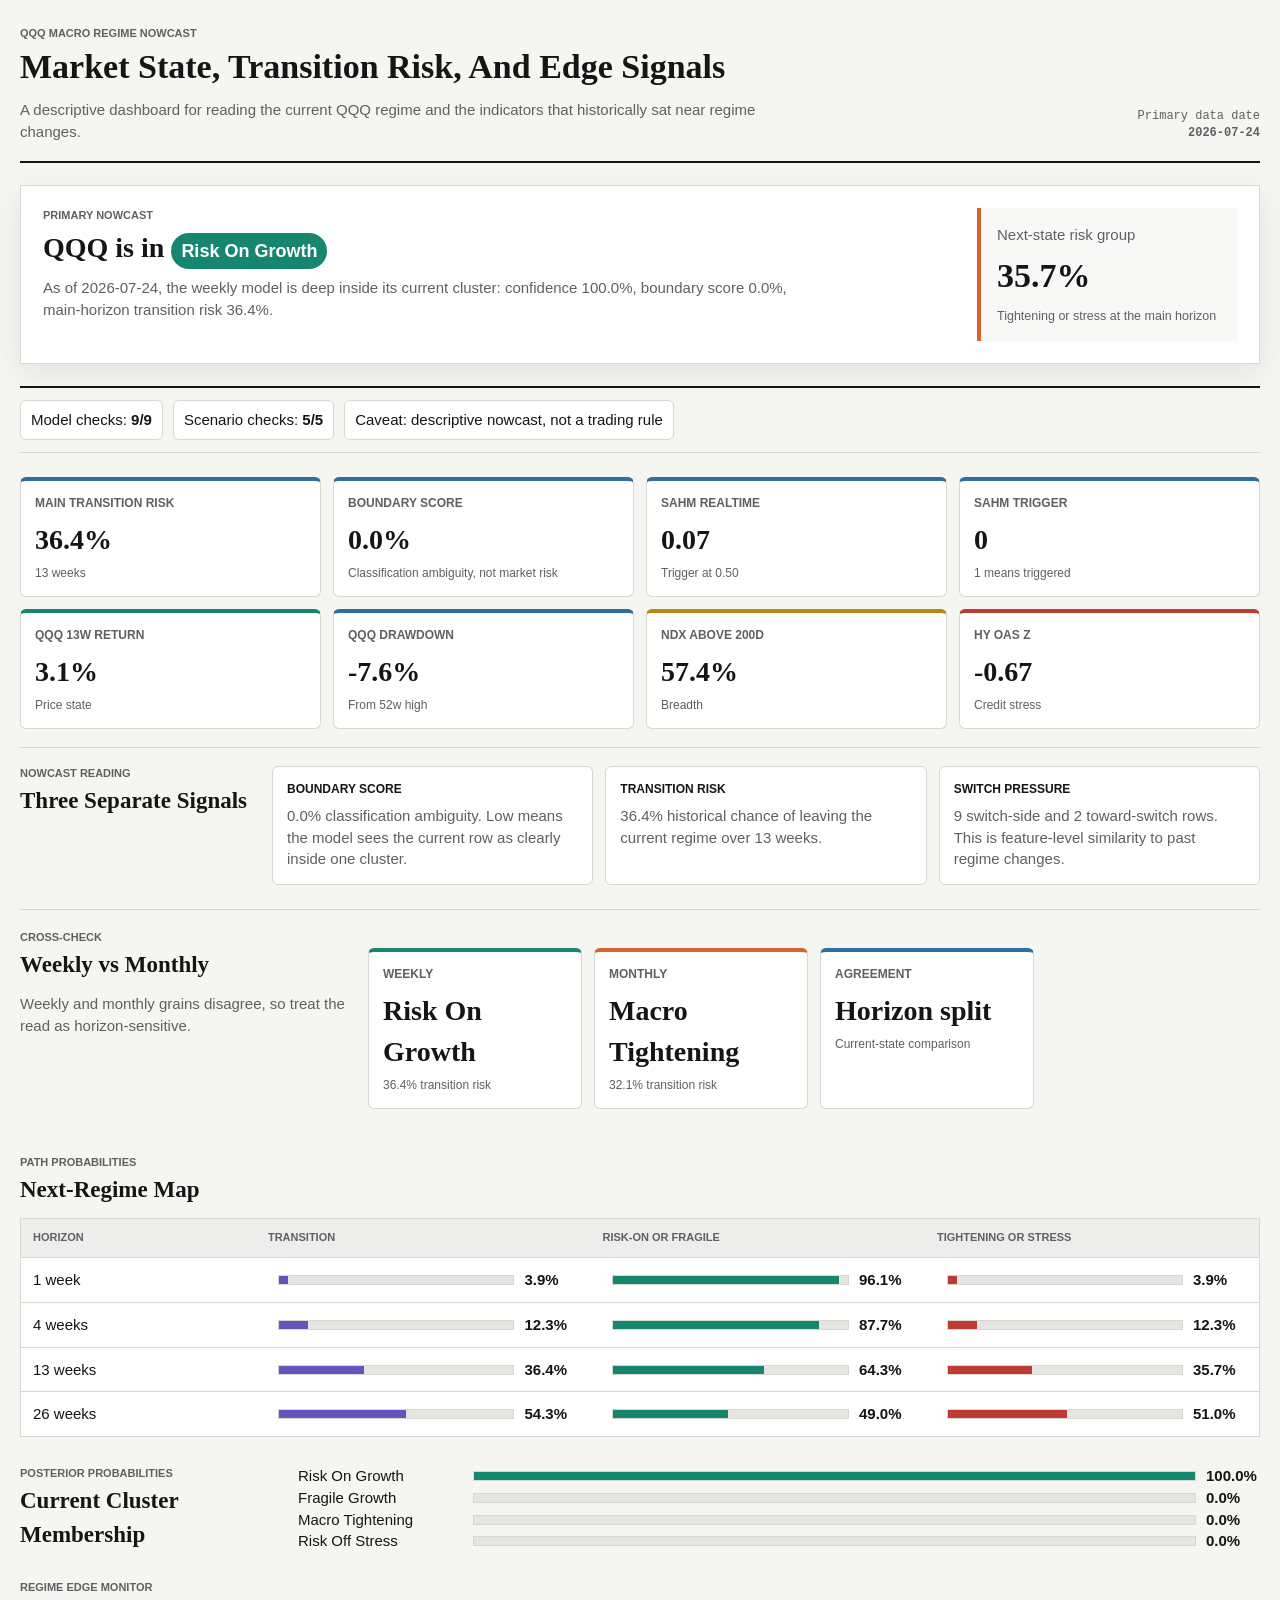
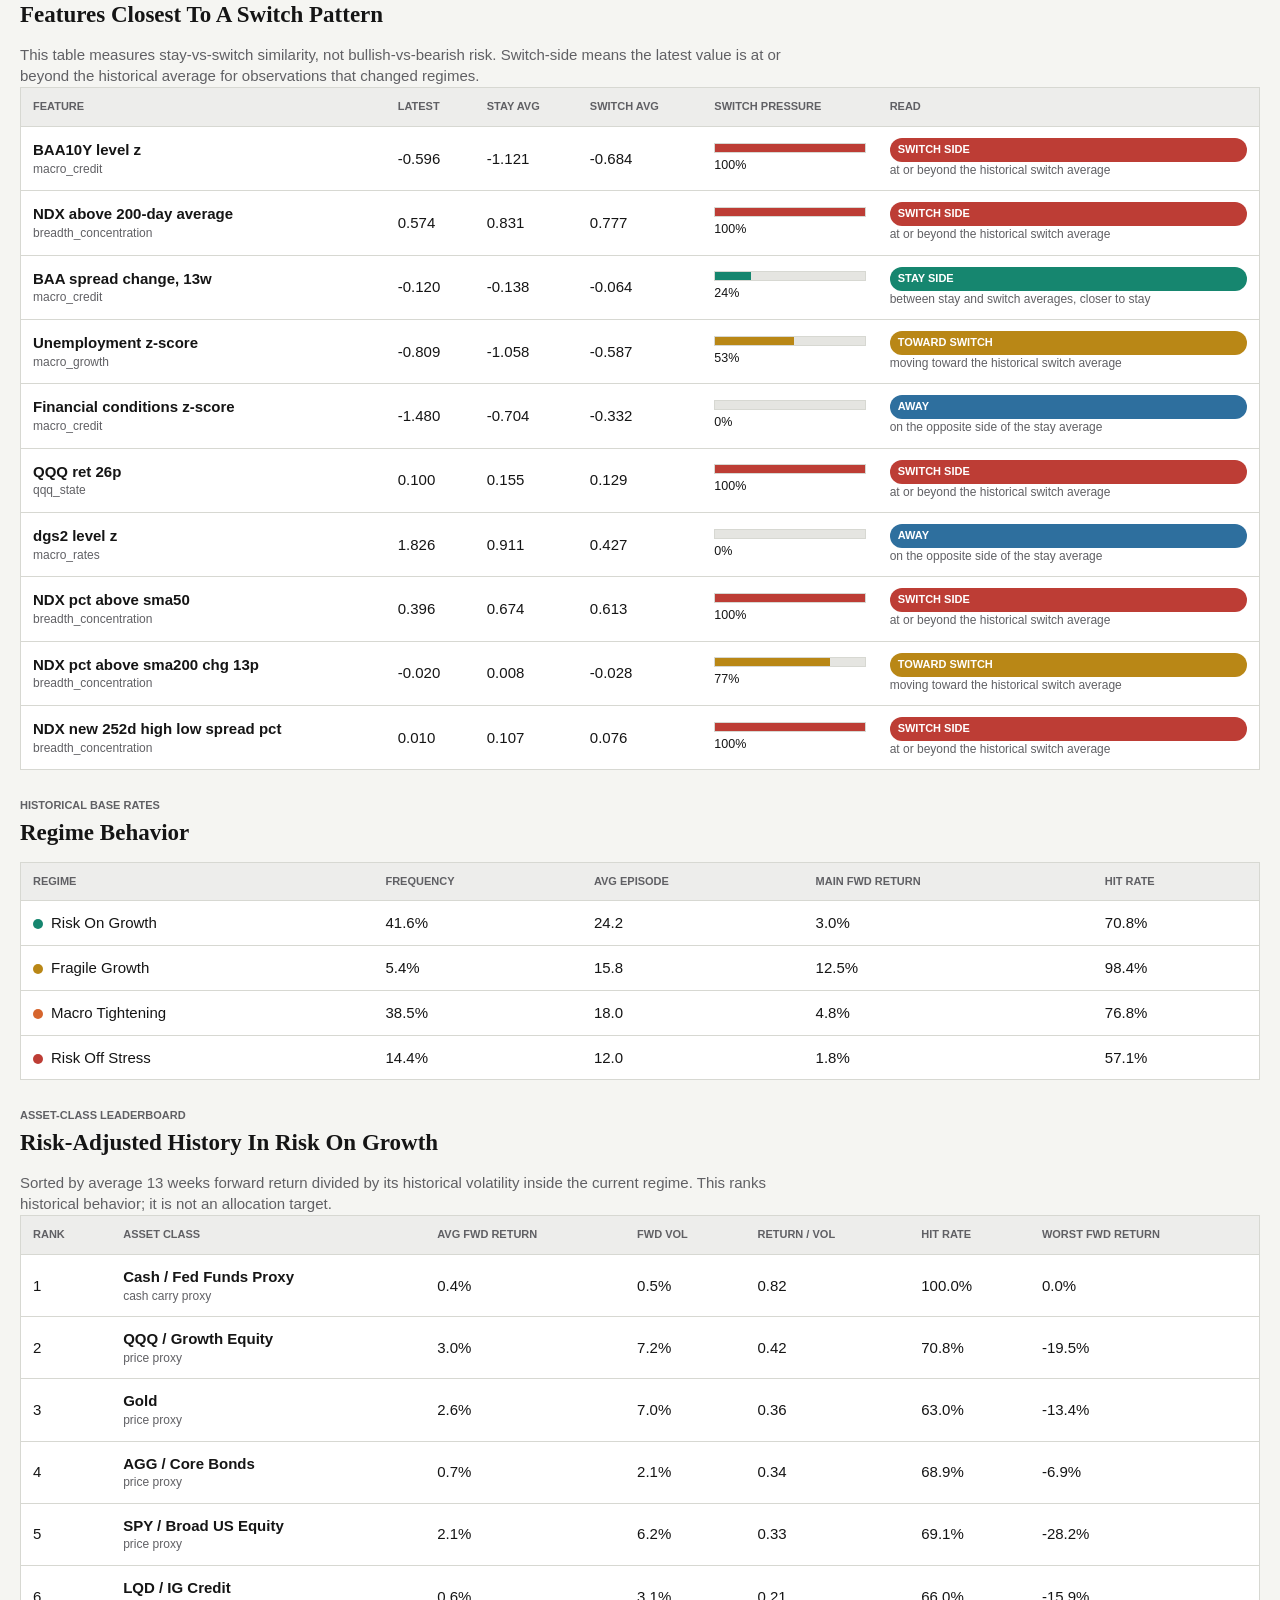
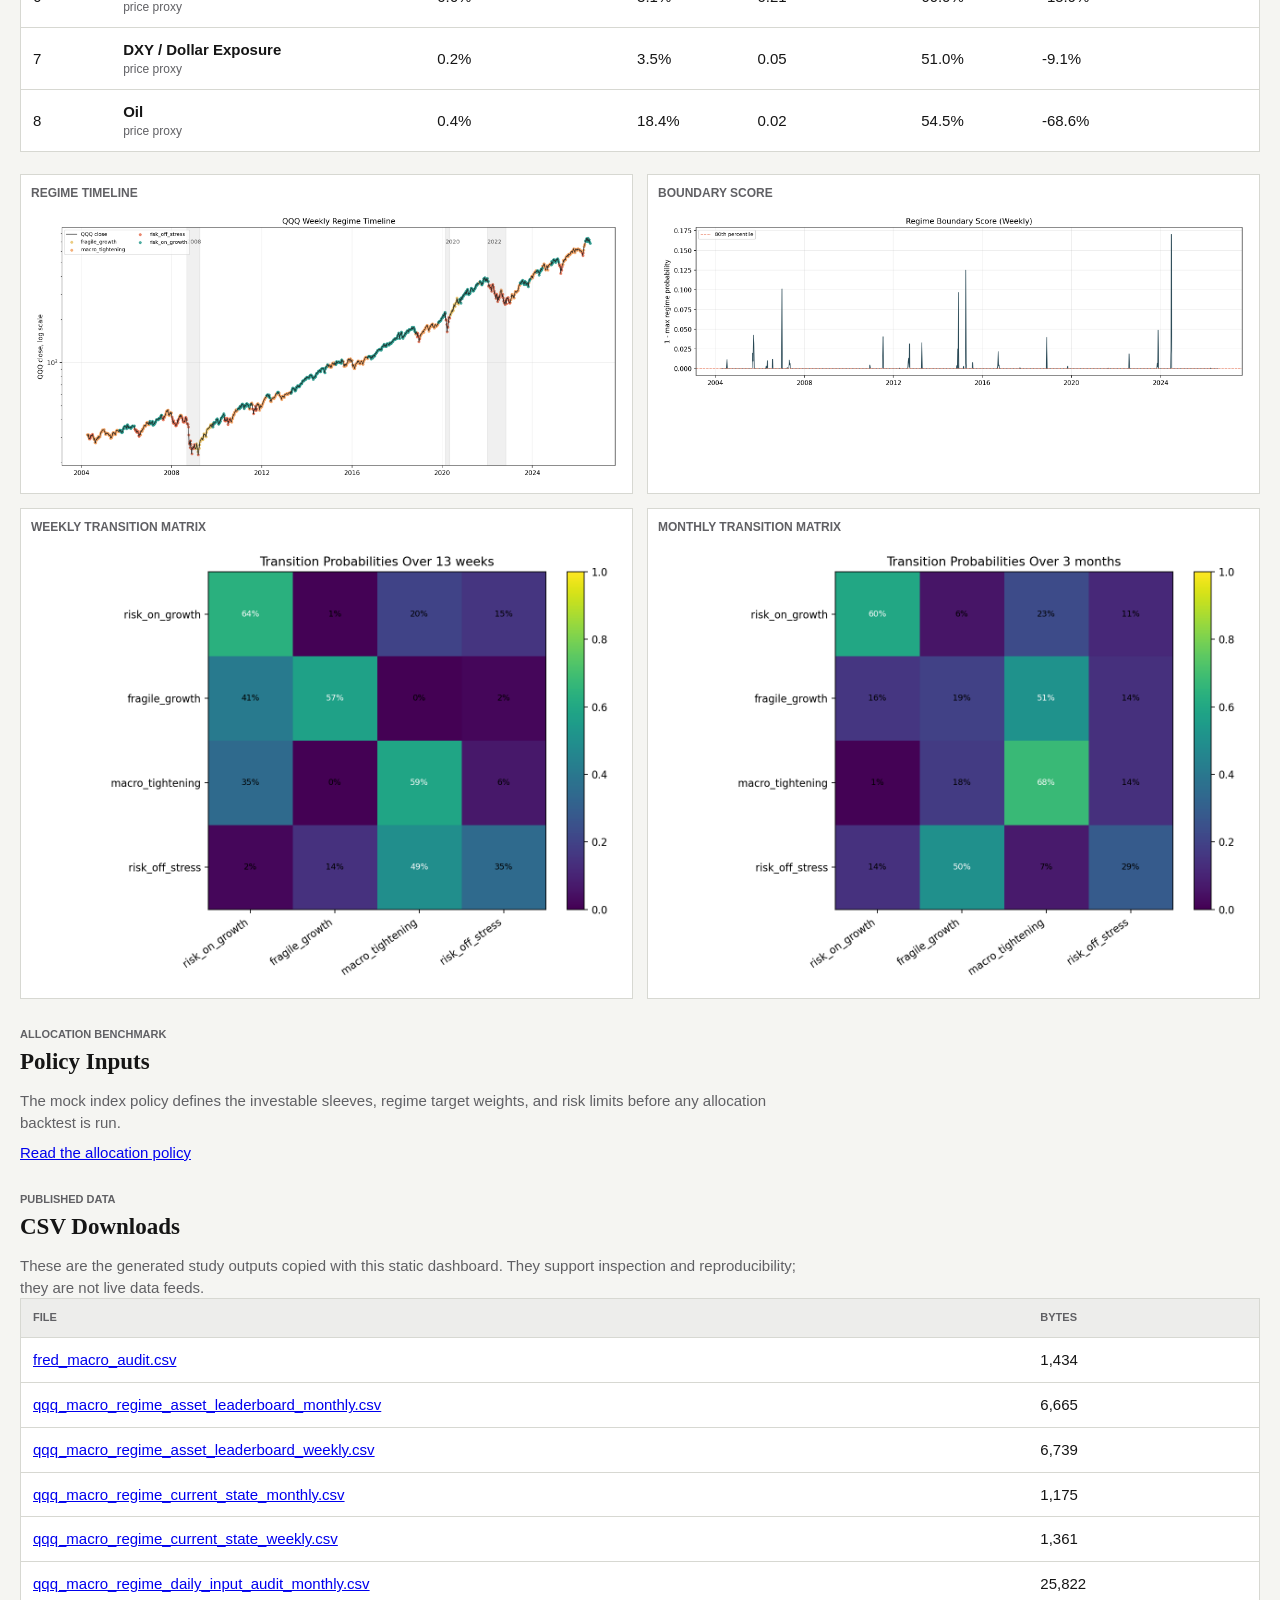
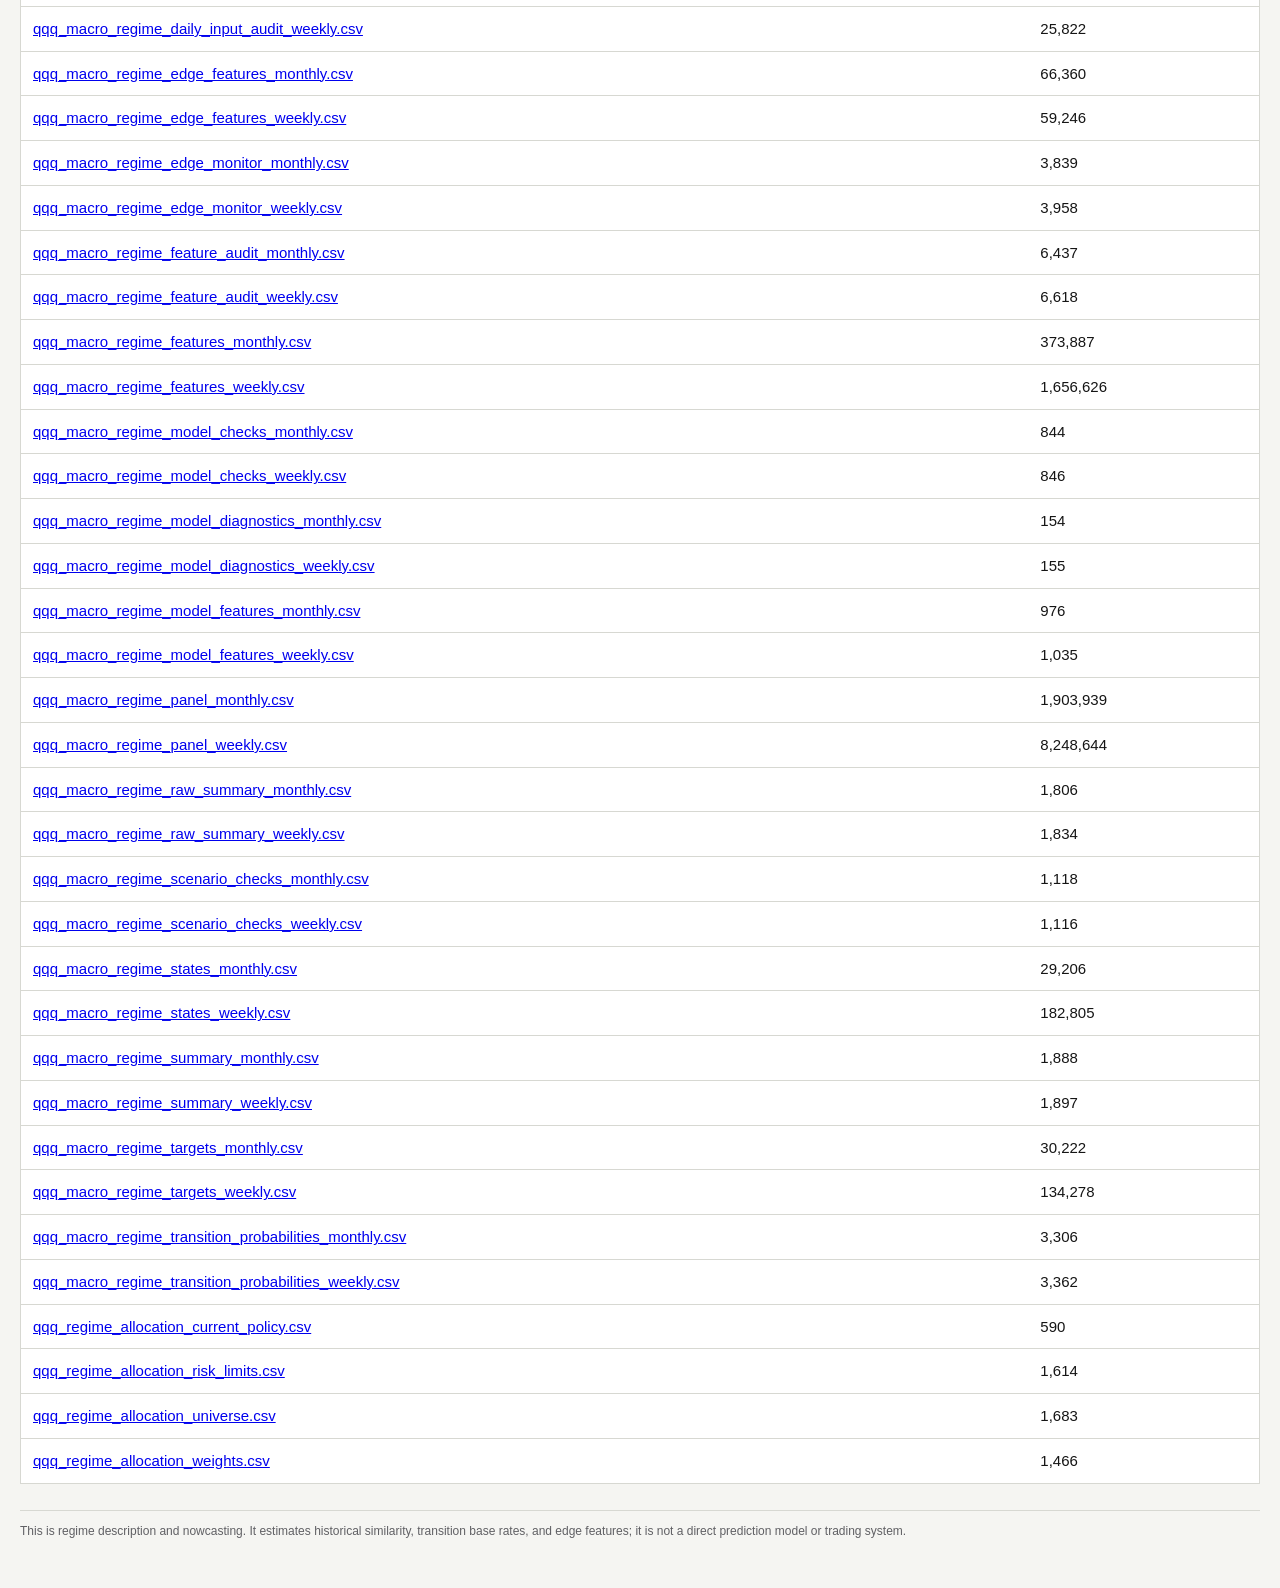
==== commit a1551437: "Update QQQ regime dashboard 2026-07-25" ====
--- a/docs/qqq-regime-dashboard/index.html
+++ b/docs/qqq-regime-dashboard/index.html
@@ -353,19 +353,19 @@
       </div>
       <div class="timestamp">
         <div>Primary data date</div>
-        <strong>2026-07-23</strong>
+        <strong>2026-07-24</strong>
       </div>
     </header>
-    <section class="current-strip"><div><div class="eyebrow">Primary nowcast</div><h1>QQQ is in <span class="regime-pill tightening">Macro Tightening</span></h1><p>As of 2026-07-23, the weekly model is deep inside its current cluster: confidence 100.0%, boundary score 0.0%, main-horizon transition risk 17.0%.</p></div><div class="readout-box"><span>Next-state risk group</span><strong>90.6%</strong><small>Tightening or stress at the main horizon</small></div></section>
-    <section class="quality-strip"><span>Model checks: <strong>9/9</strong></span><span>Scenario checks: <strong>4/5</strong></span><span>Caveat: descriptive nowcast, not a trading rule</span></section>
-    <section class="metric-grid"><article class="metric neutral"><div class="metric-label">Main transition risk</div><div class="metric-value">17.0%</div><div class="metric-note">13 weeks</div></article><article class="metric neutral"><div class="metric-label">Boundary score</div><div class="metric-value">0.0%</div><div class="metric-note">Classification ambiguity, not market risk</div></article><article class="metric neutral"><div class="metric-label">Sahm realtime</div><div class="metric-value">0.07</div><div class="metric-note">Trigger at 0.50</div></article><article class="metric neutral"><div class="metric-label">Sahm trigger</div><div class="metric-value">0</div><div class="metric-note">1 means triggered</div></article><article class="metric risk-on"><div class="metric-label">QQQ 13w return</div><div class="metric-value">4.2%</div><div class="metric-note">Price state</div></article><article class="metric neutral"><div class="metric-label">QQQ drawdown</div><div class="metric-value">-6.6%</div><div class="metric-note">From 52w high</div></article><article class="metric fragile"><div class="metric-label">NDX above 200d</div><div class="metric-value">59.2%</div><div class="metric-note">Breadth</div></article><article class="metric stress"><div class="metric-label">HY OAS z</div><div class="metric-value">-0.93</div><div class="metric-note">Credit stress</div></article></section>
-    <section class="reading-guide"><div><div class="eyebrow">Nowcast reading</div><h2>Three Separate Signals</h2></div><article><strong>Boundary score</strong><span>0.0% classification ambiguity. Low means the model sees the current row as clearly inside one cluster.</span></article><article><strong>Transition risk</strong><span>17.0% historical chance of leaving the current regime over 13 weeks.</span></article><article><strong>Switch pressure</strong><span>6 switch-side and 2 toward-switch rows. This is feature-level similarity to past regime changes.</span></article></section>
-    <section class="section split-section"><div><div class="eyebrow">Cross-check</div><h2>Weekly vs Monthly</h2><p>Both grains classify the same state.</p></div><div class="comparison-grid"><article class="metric tightening"><div class="metric-label">Weekly</div><div class="metric-value">Macro Tightening</div><div class="metric-note">17.0% transition risk</div></article><article class="metric tightening"><div class="metric-label">Monthly</div><div class="metric-value">Macro Tightening</div><div class="metric-note">32.1% transition risk</div></article><article class="metric neutral"><div class="metric-label">Agreement</div><div class="metric-value">Aligned</div><div class="metric-note">Current-state comparison</div></article></div></section>
-    <section class="section"><div class="section-heading"><div><div class="eyebrow">Path probabilities</div><h2>Next-Regime Map</h2></div></div><table class="dashboard-table horizon-table"><thead><tr><th>Horizon</th><th>Transition</th><th>Risk-on or fragile</th><th>Tightening or stress</th></tr></thead><tbody><tr><td>1 week</td><td><div class="prob-row"><span></span><div class="prob-track"><div class="prob-fill accent" style="width:2.2%"></div></div><strong>2.2%</strong></div></td><td><div class="prob-row"><span></span><div class="prob-track"><div class="prob-fill risk-on" style="width:1.1%"></div></div><strong>1.1%</strong></div></td><td><div class="prob-row"><span></span><div class="prob-track"><div class="prob-fill stress" style="width:98.9%"></div></div><strong>98.9%</strong></div></td></tr><tr><td>4 weeks</td><td><div class="prob-row"><span></span><div class="prob-track"><div class="prob-fill accent" style="width:7.2%"></div></div><strong>7.2%</strong></div></td><td><div class="prob-row"><span></span><div class="prob-track"><div class="prob-fill risk-on" style="width:3.9%"></div></div><strong>3.9%</strong></div></td><td><div class="prob-row"><span></span><div class="prob-track"><div class="prob-fill stress" style="width:96.1%"></div></div><strong>96.1%</strong></div></td></tr><tr><td>13 weeks</td><td><div class="prob-row"><span></span><div class="prob-track"><div class="prob-fill accent" style="width:17.0%"></div></div><strong>17.0%</strong></div></td><td><div class="prob-row"><span></span><div class="prob-track"><div class="prob-fill risk-on" style="width:9.4%"></div></div><strong>9.4%</strong></div></td><td><div class="prob-row"><span></span><div class="prob-track"><div class="prob-fill stress" style="width:90.6%"></div></div><strong>90.6%</strong></div></td></tr><tr><td>26 weeks</td><td><div class="prob-row"><span></span><div class="prob-track"><div class="prob-fill accent" style="width:23.8%"></div></div><strong>23.8%</strong></div></td><td><div class="prob-row"><span></span><div class="prob-track"><div class="prob-fill risk-on" style="width:14.6%"></div></div><strong>14.6%</strong></div></td><td><div class="prob-row"><span></span><div class="prob-track"><div class="prob-fill stress" style="width:85.4%"></div></div><strong>85.4%</strong></div></td></tr></tbody></table></section>
-    <section class="section compact-section"><div><div class="eyebrow">Posterior probabilities</div><h2>Current Cluster Membership</h2></div><div class="probability-panel"><div class="prob-row"><span>Risk On Growth</span><div class="prob-track"><div class="prob-fill risk-on" style="width:0.0%"></div></div><strong>0.0%</strong></div><div class="prob-row"><span>Fragile Growth</span><div class="prob-track"><div class="prob-fill fragile" style="width:0.0%"></div></div><strong>0.0%</strong></div><div class="prob-row"><span>Macro Tightening</span><div class="prob-track"><div class="prob-fill tightening" style="width:100.0%"></div></div><strong>100.0%</strong></div><div class="prob-row"><span>Risk Off Stress</span><div class="prob-track"><div class="prob-fill stress" style="width:0.0%"></div></div><strong>0.0%</strong></div></div></section>
-    <section class="section"><div class="section-heading"><div><div class="eyebrow">Regime edge monitor</div><h2>Features Closest To A Switch Pattern</h2></div></div><p class="table-note">This table measures stay-vs-switch similarity, not bullish-vs-bearish risk. Switch-side means the latest value is at or beyond the historical average for observations that changed regimes.</p><table class="dashboard-table edge-table"><thead><tr><th>Feature</th><th>Latest</th><th>Stay avg</th><th>Switch avg</th><th>Switch pressure</th><th>Read</th></tr></thead><tbody><tr><td><strong>NFCI chg 13p</strong><span>macro_credit</span></td><td>-0.059</td><td>-0.017</td><td>0.022</td><td><div class="edge-track"><div class="edge-fill away" style="width:0.0%"></div></div><small>0%</small></td><td><span class="status-badge away">away</span><span>on the opposite side of the stay average</span></td></tr><tr><td><strong>NDX pct above sma200 chg 13p</strong><span>breadth_concentration</span></td><td>0.010</td><td>0.023</td><td>-0.056</td><td><div class="edge-track"><div class="edge-fill stay-side" style="width:16.5%"></div></div><small>17%</small></td><td><span class="status-badge stay-side">stay side</span><span>between stay and switch averages, closer to stay</span></td></tr><tr><td><strong>PCE inflation change, 13w</strong><span>macro_growth</span></td><td>0.009</td><td>-0.000</td><td>0.002</td><td><div class="edge-track"><div class="edge-fill switch-side" style="width:100.0%"></div></div><small>100%</small></td><td><span class="status-badge switch-side">switch side</span><span>at or beyond the historical switch average</span></td></tr><tr><td><strong>QQQ above sma40p</strong><span>qqq_state</span></td><td>1.000</td><td>0.931</td><td>0.803</td><td><div class="edge-track"><div class="edge-fill away" style="width:0.0%"></div></div><small>0%</small></td><td><span class="status-badge away">away</span><span>on the opposite side of the stay average</span></td></tr><tr><td><strong>lqd agg ratio dist sma26p</strong><span>cross_asset</span></td><td>-0.007</td><td>0.004</td><td>0.000</td><td><div class="edge-track"><div class="edge-fill switch-side" style="width:100.0%"></div></div><small>100%</small></td><td><span class="status-badge switch-side">switch side</span><span>at or beyond the historical switch average</span></td></tr><tr><td><strong>NDX above 200-day average</strong><span>breadth_concentration</span></td><td>0.592</td><td>0.759</td><td>0.713</td><td><div class="edge-track"><div class="edge-fill switch-side" style="width:100.0%"></div></div><small>100%</small></td><td><span class="status-badge switch-side">switch side</span><span>at or beyond the historical switch average</span></td></tr><tr><td><strong>lqd agg ratio ret 13p</strong><span>cross_asset</span></td><td>-0.008</td><td>0.004</td><td>-0.000</td><td><div class="edge-track"><div class="edge-fill switch-side" style="width:100.0%"></div></div><small>100%</small></td><td><span class="status-badge switch-side">switch side</span><span>at or beyond the historical switch average</span></td></tr><tr><td><strong>breakeven curve 10y5y level z</strong><span>macro_rates</span></td><td>0.653</td><td>-0.164</td><td>-0.528</td><td><div class="edge-track"><div class="edge-fill away" style="width:0.0%"></div></div><small>0%</small></td><td><span class="status-badge away">away</span><span>on the opposite side of the stay average</span></td></tr><tr><td><strong>Policy rate change, 13w</strong><span>macro_rates</span></td><td>-0.010</td><td>0.088</td><td>0.003</td><td><div class="edge-track"><div class="edge-fill switch-side" style="width:100.0%"></div></div><small>100%</small></td><td><span class="status-badge switch-side">switch side</span><span>at or beyond the historical switch average</span></td></tr><tr><td><strong>QQQ return, 13w</strong><span>qqq_state</span></td><td>0.042</td><td>0.057</td><td>0.036</td><td><div class="edge-track"><div class="edge-fill toward-switch" style="width:71.7%"></div></div><small>72%</small></td><td><span class="status-badge toward-switch">toward switch</span><span>moving toward the historical switch average</span></td></tr></tbody></table></section>
-    <section class="section"><div class="eyebrow">Historical base rates</div><h2>Regime Behavior</h2><table class="dashboard-table"><thead><tr><th>Regime</th><th>Frequency</th><th>Avg episode</th><th>Main fwd return</th><th>Hit rate</th></tr></thead><tbody><tr><td><span class="regime-dot risk-on"></span>Risk On Growth</td><td>13.6%</td><td>22.6</td><td>6.5%</td><td>82.9%</td></tr><tr><td><span class="regime-dot fragile"></span>Fragile Growth</td><td>13.9%</td><td>6.5</td><td>6.7%</td><td>79.0%</td></tr><tr><td><span class="regime-dot tightening"></span>Macro Tightening</td><td>62.6%</td><td>42.9</td><td>3.1%</td><td>70.9%</td></tr><tr><td><span class="regime-dot stress"></span>Risk Off Stress</td><td>10.0%</td><td>6.1</td><td>2.8%</td><td>60.3%</td></tr></tbody></table></section>
-    <section class="section"><div class="eyebrow">Asset-class leaderboard</div><h2>Risk-Adjusted History In Macro Tightening</h2><p class="table-note">Sorted by average 13 weeks forward return divided by its historical volatility inside the current regime. This ranks historical behavior; it is not an allocation target.</p><table class="dashboard-table"><thead><tr><th>Rank</th><th>Asset class</th><th>Avg fwd return</th><th>Fwd vol</th><th>Return / vol</th><th>Hit rate</th><th>Worst fwd return</th></tr></thead><tbody><tr><td>1</td><td><strong>Cash / Fed Funds Proxy</strong><span>cash carry proxy</span></td><td>0.5%</td><td>0.5%</td><td>1.06</td><td>100.0%</td><td>0.0%</td></tr><tr><td>2</td><td><strong>QQQ / Growth Equity</strong><span>price proxy</span></td><td>3.1%</td><td>7.0%</td><td>0.45</td><td>70.9%</td><td>-19.5%</td></tr><tr><td>3</td><td><strong>SPY / Broad US Equity</strong><span>price proxy</span></td><td>2.5%</td><td>5.5%</td><td>0.45</td><td>72.9%</td><td>-28.2%</td></tr><tr><td>4</td><td><strong>AGG / Core Bonds</strong><span>price proxy</span></td><td>0.8%</td><td>2.0%</td><td>0.39</td><td>68.2%</td><td>-6.9%</td></tr><tr><td>5</td><td><strong>Gold</strong><span>price proxy</span></td><td>3.1%</td><td>8.2%</td><td>0.37</td><td>64.2%</td><td>-22.7%</td></tr><tr><td>6</td><td><strong>LQD / IG Credit</strong><span>price proxy</span></td><td>0.8%</td><td>3.0%</td><td>0.29</td><td>64.5%</td><td>-15.9%</td></tr><tr><td>7</td><td><strong>Oil</strong><span>price proxy</span></td><td>1.5%</td><td>18.6%</td><td>0.08</td><td>55.0%</td><td>-68.6%</td></tr><tr><td>8</td><td><strong>DXY / Dollar Exposure</strong><span>price proxy</span></td><td>0.2%</td><td>3.3%</td><td>0.05</td><td>51.7%</td><td>-9.7%</td></tr></tbody></table></section>
+    <section class="current-strip"><div><div class="eyebrow">Primary nowcast</div><h1>QQQ is in <span class="regime-pill risk-on">Risk On Growth</span></h1><p>As of 2026-07-24, the weekly model is deep inside its current cluster: confidence 100.0%, boundary score 0.0%, main-horizon transition risk 36.4%.</p></div><div class="readout-box"><span>Next-state risk group</span><strong>35.7%</strong><small>Tightening or stress at the main horizon</small></div></section>
+    <section class="quality-strip"><span>Model checks: <strong>9/9</strong></span><span>Scenario checks: <strong>5/5</strong></span><span>Caveat: descriptive nowcast, not a trading rule</span></section>
+    <section class="metric-grid"><article class="metric neutral"><div class="metric-label">Main transition risk</div><div class="metric-value">36.4%</div><div class="metric-note">13 weeks</div></article><article class="metric neutral"><div class="metric-label">Boundary score</div><div class="metric-value">0.0%</div><div class="metric-note">Classification ambiguity, not market risk</div></article><article class="metric neutral"><div class="metric-label">Sahm realtime</div><div class="metric-value">0.07</div><div class="metric-note">Trigger at 0.50</div></article><article class="metric neutral"><div class="metric-label">Sahm trigger</div><div class="metric-value">0</div><div class="metric-note">1 means triggered</div></article><article class="metric risk-on"><div class="metric-label">QQQ 13w return</div><div class="metric-value">3.1%</div><div class="metric-note">Price state</div></article><article class="metric neutral"><div class="metric-label">QQQ drawdown</div><div class="metric-value">-7.6%</div><div class="metric-note">From 52w high</div></article><article class="metric fragile"><div class="metric-label">NDX above 200d</div><div class="metric-value">57.4%</div><div class="metric-note">Breadth</div></article><article class="metric stress"><div class="metric-label">HY OAS z</div><div class="metric-value">-0.67</div><div class="metric-note">Credit stress</div></article></section>
+    <section class="reading-guide"><div><div class="eyebrow">Nowcast reading</div><h2>Three Separate Signals</h2></div><article><strong>Boundary score</strong><span>0.0% classification ambiguity. Low means the model sees the current row as clearly inside one cluster.</span></article><article><strong>Transition risk</strong><span>36.4% historical chance of leaving the current regime over 13 weeks.</span></article><article><strong>Switch pressure</strong><span>9 switch-side and 2 toward-switch rows. This is feature-level similarity to past regime changes.</span></article></section>
+    <section class="section split-section"><div><div class="eyebrow">Cross-check</div><h2>Weekly vs Monthly</h2><p>Weekly and monthly grains disagree, so treat the read as horizon-sensitive.</p></div><div class="comparison-grid"><article class="metric risk-on"><div class="metric-label">Weekly</div><div class="metric-value">Risk On Growth</div><div class="metric-note">36.4% transition risk</div></article><article class="metric tightening"><div class="metric-label">Monthly</div><div class="metric-value">Macro Tightening</div><div class="metric-note">32.1% transition risk</div></article><article class="metric neutral"><div class="metric-label">Agreement</div><div class="metric-value">Horizon split</div><div class="metric-note">Current-state comparison</div></article></div></section>
+    <section class="section"><div class="section-heading"><div><div class="eyebrow">Path probabilities</div><h2>Next-Regime Map</h2></div></div><table class="dashboard-table horizon-table"><thead><tr><th>Horizon</th><th>Transition</th><th>Risk-on or fragile</th><th>Tightening or stress</th></tr></thead><tbody><tr><td>1 week</td><td><div class="prob-row"><span></span><div class="prob-track"><div class="prob-fill accent" style="width:3.9%"></div></div><strong>3.9%</strong></div></td><td><div class="prob-row"><span></span><div class="prob-track"><div class="prob-fill risk-on" style="width:96.1%"></div></div><strong>96.1%</strong></div></td><td><div class="prob-row"><span></span><div class="prob-track"><div class="prob-fill stress" style="width:3.9%"></div></div><strong>3.9%</strong></div></td></tr><tr><td>4 weeks</td><td><div class="prob-row"><span></span><div class="prob-track"><div class="prob-fill accent" style="width:12.3%"></div></div><strong>12.3%</strong></div></td><td><div class="prob-row"><span></span><div class="prob-track"><div class="prob-fill risk-on" style="width:87.7%"></div></div><strong>87.7%</strong></div></td><td><div class="prob-row"><span></span><div class="prob-track"><div class="prob-fill stress" style="width:12.3%"></div></div><strong>12.3%</strong></div></td></tr><tr><td>13 weeks</td><td><div class="prob-row"><span></span><div class="prob-track"><div class="prob-fill accent" style="width:36.4%"></div></div><strong>36.4%</strong></div></td><td><div class="prob-row"><span></span><div class="prob-track"><div class="prob-fill risk-on" style="width:64.3%"></div></div><strong>64.3%</strong></div></td><td><div class="prob-row"><span></span><div class="prob-track"><div class="prob-fill stress" style="width:35.7%"></div></div><strong>35.7%</strong></div></td></tr><tr><td>26 weeks</td><td><div class="prob-row"><span></span><div class="prob-track"><div class="prob-fill accent" style="width:54.3%"></div></div><strong>54.3%</strong></div></td><td><div class="prob-row"><span></span><div class="prob-track"><div class="prob-fill risk-on" style="width:49.0%"></div></div><strong>49.0%</strong></div></td><td><div class="prob-row"><span></span><div class="prob-track"><div class="prob-fill stress" style="width:51.0%"></div></div><strong>51.0%</strong></div></td></tr></tbody></table></section>
+    <section class="section compact-section"><div><div class="eyebrow">Posterior probabilities</div><h2>Current Cluster Membership</h2></div><div class="probability-panel"><div class="prob-row"><span>Risk On Growth</span><div class="prob-track"><div class="prob-fill risk-on" style="width:100.0%"></div></div><strong>100.0%</strong></div><div class="prob-row"><span>Fragile Growth</span><div class="prob-track"><div class="prob-fill fragile" style="width:0.0%"></div></div><strong>0.0%</strong></div><div class="prob-row"><span>Macro Tightening</span><div class="prob-track"><div class="prob-fill tightening" style="width:0.0%"></div></div><strong>0.0%</strong></div><div class="prob-row"><span>Risk Off Stress</span><div class="prob-track"><div class="prob-fill stress" style="width:0.0%"></div></div><strong>0.0%</strong></div></div></section>
+    <section class="section"><div class="section-heading"><div><div class="eyebrow">Regime edge monitor</div><h2>Features Closest To A Switch Pattern</h2></div></div><p class="table-note">This table measures stay-vs-switch similarity, not bullish-vs-bearish risk. Switch-side means the latest value is at or beyond the historical average for observations that changed regimes.</p><table class="dashboard-table edge-table"><thead><tr><th>Feature</th><th>Latest</th><th>Stay avg</th><th>Switch avg</th><th>Switch pressure</th><th>Read</th></tr></thead><tbody><tr><td><strong>BAA10Y level z</strong><span>macro_credit</span></td><td>-0.596</td><td>-1.121</td><td>-0.684</td><td><div class="edge-track"><div class="edge-fill switch-side" style="width:100.0%"></div></div><small>100%</small></td><td><span class="status-badge switch-side">switch side</span><span>at or beyond the historical switch average</span></td></tr><tr><td><strong>NDX above 200-day average</strong><span>breadth_concentration</span></td><td>0.574</td><td>0.831</td><td>0.777</td><td><div class="edge-track"><div class="edge-fill switch-side" style="width:100.0%"></div></div><small>100%</small></td><td><span class="status-badge switch-side">switch side</span><span>at or beyond the historical switch average</span></td></tr><tr><td><strong>BAA spread change, 13w</strong><span>macro_credit</span></td><td>-0.120</td><td>-0.138</td><td>-0.064</td><td><div class="edge-track"><div class="edge-fill stay-side" style="width:24.2%"></div></div><small>24%</small></td><td><span class="status-badge stay-side">stay side</span><span>between stay and switch averages, closer to stay</span></td></tr><tr><td><strong>Unemployment z-score</strong><span>macro_growth</span></td><td>-0.809</td><td>-1.058</td><td>-0.587</td><td><div class="edge-track"><div class="edge-fill toward-switch" style="width:52.7%"></div></div><small>53%</small></td><td><span class="status-badge toward-switch">toward switch</span><span>moving toward the historical switch average</span></td></tr><tr><td><strong>Financial conditions z-score</strong><span>macro_credit</span></td><td>-1.480</td><td>-0.704</td><td>-0.332</td><td><div class="edge-track"><div class="edge-fill away" style="width:0.0%"></div></div><small>0%</small></td><td><span class="status-badge away">away</span><span>on the opposite side of the stay average</span></td></tr><tr><td><strong>QQQ ret 26p</strong><span>qqq_state</span></td><td>0.100</td><td>0.155</td><td>0.129</td><td><div class="edge-track"><div class="edge-fill switch-side" style="width:100.0%"></div></div><small>100%</small></td><td><span class="status-badge switch-side">switch side</span><span>at or beyond the historical switch average</span></td></tr><tr><td><strong>dgs2 level z</strong><span>macro_rates</span></td><td>1.826</td><td>0.911</td><td>0.427</td><td><div class="edge-track"><div class="edge-fill away" style="width:0.0%"></div></div><small>0%</small></td><td><span class="status-badge away">away</span><span>on the opposite side of the stay average</span></td></tr><tr><td><strong>NDX pct above sma50</strong><span>breadth_concentration</span></td><td>0.396</td><td>0.674</td><td>0.613</td><td><div class="edge-track"><div class="edge-fill switch-side" style="width:100.0%"></div></div><small>100%</small></td><td><span class="status-badge switch-side">switch side</span><span>at or beyond the historical switch average</span></td></tr><tr><td><strong>NDX pct above sma200 chg 13p</strong><span>breadth_concentration</span></td><td>-0.020</td><td>0.008</td><td>-0.028</td><td><div class="edge-track"><div class="edge-fill toward-switch" style="width:77.1%"></div></div><small>77%</small></td><td><span class="status-badge toward-switch">toward switch</span><span>moving toward the historical switch average</span></td></tr><tr><td><strong>NDX new 252d high low spread pct</strong><span>breadth_concentration</span></td><td>0.010</td><td>0.107</td><td>0.076</td><td><div class="edge-track"><div class="edge-fill switch-side" style="width:100.0%"></div></div><small>100%</small></td><td><span class="status-badge switch-side">switch side</span><span>at or beyond the historical switch average</span></td></tr></tbody></table></section>
+    <section class="section"><div class="eyebrow">Historical base rates</div><h2>Regime Behavior</h2><table class="dashboard-table"><thead><tr><th>Regime</th><th>Frequency</th><th>Avg episode</th><th>Main fwd return</th><th>Hit rate</th></tr></thead><tbody><tr><td><span class="regime-dot risk-on"></span>Risk On Growth</td><td>41.6%</td><td>24.2</td><td>3.0%</td><td>70.8%</td></tr><tr><td><span class="regime-dot fragile"></span>Fragile Growth</td><td>5.4%</td><td>15.8</td><td>12.5%</td><td>98.4%</td></tr><tr><td><span class="regime-dot tightening"></span>Macro Tightening</td><td>38.5%</td><td>18.0</td><td>4.8%</td><td>76.8%</td></tr><tr><td><span class="regime-dot stress"></span>Risk Off Stress</td><td>14.4%</td><td>12.0</td><td>1.8%</td><td>57.1%</td></tr></tbody></table></section>
+    <section class="section"><div class="eyebrow">Asset-class leaderboard</div><h2>Risk-Adjusted History In Risk On Growth</h2><p class="table-note">Sorted by average 13 weeks forward return divided by its historical volatility inside the current regime. This ranks historical behavior; it is not an allocation target.</p><table class="dashboard-table"><thead><tr><th>Rank</th><th>Asset class</th><th>Avg fwd return</th><th>Fwd vol</th><th>Return / vol</th><th>Hit rate</th><th>Worst fwd return</th></tr></thead><tbody><tr><td>1</td><td><strong>Cash / Fed Funds Proxy</strong><span>cash carry proxy</span></td><td>0.4%</td><td>0.5%</td><td>0.82</td><td>100.0%</td><td>0.0%</td></tr><tr><td>2</td><td><strong>QQQ / Growth Equity</strong><span>price proxy</span></td><td>3.0%</td><td>7.2%</td><td>0.42</td><td>70.8%</td><td>-19.5%</td></tr><tr><td>3</td><td><strong>Gold</strong><span>price proxy</span></td><td>2.6%</td><td>7.0%</td><td>0.36</td><td>63.0%</td><td>-13.4%</td></tr><tr><td>4</td><td><strong>AGG / Core Bonds</strong><span>price proxy</span></td><td>0.7%</td><td>2.1%</td><td>0.34</td><td>68.9%</td><td>-6.9%</td></tr><tr><td>5</td><td><strong>SPY / Broad US Equity</strong><span>price proxy</span></td><td>2.1%</td><td>6.2%</td><td>0.33</td><td>69.1%</td><td>-28.2%</td></tr><tr><td>6</td><td><strong>LQD / IG Credit</strong><span>price proxy</span></td><td>0.6%</td><td>3.1%</td><td>0.21</td><td>66.0%</td><td>-15.9%</td></tr><tr><td>7</td><td><strong>DXY / Dollar Exposure</strong><span>price proxy</span></td><td>0.2%</td><td>3.5%</td><td>0.05</td><td>51.0%</td><td>-9.1%</td></tr><tr><td>8</td><td><strong>Oil</strong><span>price proxy</span></td><td>0.4%</td><td>18.4%</td><td>0.02</td><td>54.5%</td><td>-68.6%</td></tr></tbody></table></section>
     <section class="plot-grid"><figure><figcaption>Regime timeline</figcaption><img src="plots/qqq_regime_timeline_weekly.png" alt="QQQ weekly regime timeline"></figure><figure><figcaption>Boundary score</figcaption><img src="plots/qqq_boundary_score_weekly.png" alt="QQQ weekly boundary score"></figure><figure><figcaption>Weekly transition matrix</figcaption><img src="plots/qqq_transition_heatmap_13p_weekly.png" alt="Weekly transition heatmap"></figure><figure><figcaption>Monthly transition matrix</figcaption><img src="plots/qqq_transition_heatmap_3p_monthly.png" alt="Monthly transition heatmap"></figure></section>
     <section class="section">
   <div class="eyebrow">Allocation benchmark</div>
@@ -379,7 +379,7 @@
   <p class="table-note">These are the generated study outputs copied with this static dashboard. They support inspection and reproducibility; they are not live data feeds.</p>
   <table class="dashboard-table">
     <thead><tr><th>File</th><th>Bytes</th></tr></thead>
-    <tbody><tr><td><a href="data/fred_macro_audit.csv">fred_macro_audit.csv</a></td><td>1,434</td></tr><tr><td><a href="data/qqq_macro_regime_asset_leaderboard_monthly.csv">qqq_macro_regime_asset_leaderboard_monthly.csv</a></td><td>6,666</td></tr><tr><td><a href="data/qqq_macro_regime_asset_leaderboard_weekly.csv">qqq_macro_regime_asset_leaderboard_weekly.csv</a></td><td>6,755</td></tr><tr><td><a href="data/qqq_macro_regime_current_state_monthly.csv">qqq_macro_regime_current_state_monthly.csv</a></td><td>1,175</td></tr><tr><td><a href="data/qqq_macro_regime_current_state_weekly.csv">qqq_macro_regime_current_state_weekly.csv</a></td><td>1,446</td></tr><tr><td><a href="data/qqq_macro_regime_daily_input_audit_monthly.csv">qqq_macro_regime_daily_input_audit_monthly.csv</a></td><td>25,820</td></tr><tr><td><a href="data/qqq_macro_regime_daily_input_audit_weekly.csv">qqq_macro_regime_daily_input_audit_weekly.csv</a></td><td>25,820</td></tr><tr><td><a href="data/qqq_macro_regime_edge_features_monthly.csv">qqq_macro_regime_edge_features_monthly.csv</a></td><td>66,421</td></tr><tr><td><a href="data/qqq_macro_regime_edge_features_weekly.csv">qqq_macro_regime_edge_features_weekly.csv</a></td><td>67,237</td></tr><tr><td><a href="data/qqq_macro_regime_edge_monitor_monthly.csv">qqq_macro_regime_edge_monitor_monthly.csv</a></td><td>3,884</td></tr><tr><td><a href="data/qqq_macro_regime_edge_monitor_weekly.csv">qqq_macro_regime_edge_monitor_weekly.csv</a></td><td>3,946</td></tr><tr><td><a href="data/qqq_macro_regime_feature_audit_monthly.csv">qqq_macro_regime_feature_audit_monthly.csv</a></td><td>6,437</td></tr><tr><td><a href="data/qqq_macro_regime_feature_audit_weekly.csv">qqq_macro_regime_feature_audit_weekly.csv</a></td><td>6,618</td></tr><tr><td><a href="data/qqq_macro_regime_features_monthly.csv">qqq_macro_regime_features_monthly.csv</a></td><td>374,671</td></tr><tr><td><a href="data/qqq_macro_regime_features_weekly.csv">qqq_macro_regime_features_weekly.csv</a></td><td>1,661,191</td></tr><tr><td><a href="data/qqq_macro_regime_model_checks_monthly.csv">qqq_macro_regime_model_checks_monthly.csv</a></td><td>844</td></tr><tr><td><a href="data/qqq_macro_regime_model_checks_weekly.csv">qqq_macro_regime_model_checks_weekly.csv</a></td><td>846</td></tr><tr><td><a href="data/qqq_macro_regime_model_diagnostics_monthly.csv">qqq_macro_regime_model_diagnostics_monthly.csv</a></td><td>155</td></tr><tr><td><a href="data/qqq_macro_regime_model_diagnostics_weekly.csv">qqq_macro_regime_model_diagnostics_weekly.csv</a></td><td>155</td></tr><tr><td><a href="data/qqq_macro_regime_model_features_monthly.csv">qqq_macro_regime_model_features_monthly.csv</a></td><td>976</td></tr><tr><td><a href="data/qqq_macro_regime_model_features_weekly.csv">qqq_macro_regime_model_features_weekly.csv</a></td><td>1,035</td></tr><tr><td><a href="data/qqq_macro_regime_panel_monthly.csv">qqq_macro_regime_panel_monthly.csv</a></td><td>1,905,626</td></tr><tr><td><a href="data/qqq_macro_regime_panel_weekly.csv">qqq_macro_regime_panel_weekly.csv</a></td><td>8,259,093</td></tr><tr><td><a href="data/qqq_macro_regime_raw_summary_monthly.csv">qqq_macro_regime_raw_summary_monthly.csv</a></td><td>1,811</td></tr><tr><td><a href="data/qqq_macro_regime_raw_summary_weekly.csv">qqq_macro_regime_raw_summary_weekly.csv</a></td><td>1,874</td></tr><tr><td><a href="data/qqq_macro_regime_scenario_checks_monthly.csv">qqq_macro_regime_scenario_checks_monthly.csv</a></td><td>1,118</td></tr><tr><td><a href="data/qqq_macro_regime_scenario_checks_weekly.csv">qqq_macro_regime_scenario_checks_weekly.csv</a></td><td>1,109</td></tr><tr><td><a href="data/qqq_macro_regime_states_monthly.csv">qqq_macro_regime_states_monthly.csv</a></td><td>29,273</td></tr><tr><td><a href="data/qqq_macro_regime_states_weekly.csv">qqq_macro_regime_states_weekly.csv</a></td><td>199,651</td></tr><tr><td><a href="data/qqq_macro_regime_summary_monthly.csv">qqq_macro_regime_summary_monthly.csv</a></td><td>1,890</td></tr><tr><td><a href="data/qqq_macro_regime_summary_weekly.csv">qqq_macro_regime_summary_weekly.csv</a></td><td>1,986</td></tr><tr><td><a href="data/qqq_macro_regime_targets_monthly.csv">qqq_macro_regime_targets_monthly.csv</a></td><td>30,225</td></tr><tr><td><a href="data/qqq_macro_regime_targets_weekly.csv">qqq_macro_regime_targets_weekly.csv</a></td><td>134,280</td></tr><tr><td><a href="data/qqq_macro_regime_transition_probabilities_monthly.csv">qqq_macro_regime_transition_probabilities_monthly.csv</a></td><td>3,306</td></tr><tr><td><a href="data/qqq_macro_regime_transition_probabilities_weekly.csv">qqq_macro_regime_transition_probabilities_weekly.csv</a></td><td>3,442</td></tr><tr><td><a href="data/qqq_regime_allocation_current_policy.csv">qqq_regime_allocation_current_policy.csv</a></td><td>602</td></tr><tr><td><a href="data/qqq_regime_allocation_risk_limits.csv">qqq_regime_allocation_risk_limits.csv</a></td><td>1,614</td></tr><tr><td><a href="data/qqq_regime_allocation_universe.csv">qqq_regime_allocation_universe.csv</a></td><td>1,683</td></tr><tr><td><a href="data/qqq_regime_allocation_weights.csv">qqq_regime_allocation_weights.csv</a></td><td>1,466</td></tr></tbody>
+    <tbody><tr><td><a href="data/fred_macro_audit.csv">fred_macro_audit.csv</a></td><td>1,434</td></tr><tr><td><a href="data/qqq_macro_regime_asset_leaderboard_monthly.csv">qqq_macro_regime_asset_leaderboard_monthly.csv</a></td><td>6,665</td></tr><tr><td><a href="data/qqq_macro_regime_asset_leaderboard_weekly.csv">qqq_macro_regime_asset_leaderboard_weekly.csv</a></td><td>6,739</td></tr><tr><td><a href="data/qqq_macro_regime_current_state_monthly.csv">qqq_macro_regime_current_state_monthly.csv</a></td><td>1,175</td></tr><tr><td><a href="data/qqq_macro_regime_current_state_weekly.csv">qqq_macro_regime_current_state_weekly.csv</a></td><td>1,361</td></tr><tr><td><a href="data/qqq_macro_regime_daily_input_audit_monthly.csv">qqq_macro_regime_daily_input_audit_monthly.csv</a></td><td>25,822</td></tr><tr><td><a href="data/qqq_macro_regime_daily_input_audit_weekly.csv">qqq_macro_regime_daily_input_audit_weekly.csv</a></td><td>25,822</td></tr><tr><td><a href="data/qqq_macro_regime_edge_features_monthly.csv">qqq_macro_regime_edge_features_monthly.csv</a></td><td>66,360</td></tr><tr><td><a href="data/qqq_macro_regime_edge_features_weekly.csv">qqq_macro_regime_edge_features_weekly.csv</a></td><td>59,246</td></tr><tr><td><a href="data/qqq_macro_regime_edge_monitor_monthly.csv">qqq_macro_regime_edge_monitor_monthly.csv</a></td><td>3,839</td></tr><tr><td><a href="data/qqq_macro_regime_edge_monitor_weekly.csv">qqq_macro_regime_edge_monitor_weekly.csv</a></td><td>3,958</td></tr><tr><td><a href="data/qqq_macro_regime_feature_audit_monthly.csv">qqq_macro_regime_feature_audit_monthly.csv</a></td><td>6,437</td></tr><tr><td><a href="data/qqq_macro_regime_feature_audit_weekly.csv">qqq_macro_regime_feature_audit_weekly.csv</a></td><td>6,618</td></tr><tr><td><a href="data/qqq_macro_regime_features_monthly.csv">qqq_macro_regime_features_monthly.csv</a></td><td>373,887</td></tr><tr><td><a href="data/qqq_macro_regime_features_weekly.csv">qqq_macro_regime_features_weekly.csv</a></td><td>1,656,626</td></tr><tr><td><a href="data/qqq_macro_regime_model_checks_monthly.csv">qqq_macro_regime_model_checks_monthly.csv</a></td><td>844</td></tr><tr><td><a href="data/qqq_macro_regime_model_checks_weekly.csv">qqq_macro_regime_model_checks_weekly.csv</a></td><td>846</td></tr><tr><td><a href="data/qqq_macro_regime_model_diagnostics_monthly.csv">qqq_macro_regime_model_diagnostics_monthly.csv</a></td><td>154</td></tr><tr><td><a href="data/qqq_macro_regime_model_diagnostics_weekly.csv">qqq_macro_regime_model_diagnostics_weekly.csv</a></td><td>155</td></tr><tr><td><a href="data/qqq_macro_regime_model_features_monthly.csv">qqq_macro_regime_model_features_monthly.csv</a></td><td>976</td></tr><tr><td><a href="data/qqq_macro_regime_model_features_weekly.csv">qqq_macro_regime_model_features_weekly.csv</a></td><td>1,035</td></tr><tr><td><a href="data/qqq_macro_regime_panel_monthly.csv">qqq_macro_regime_panel_monthly.csv</a></td><td>1,903,939</td></tr><tr><td><a href="data/qqq_macro_regime_panel_weekly.csv">qqq_macro_regime_panel_weekly.csv</a></td><td>8,248,644</td></tr><tr><td><a href="data/qqq_macro_regime_raw_summary_monthly.csv">qqq_macro_regime_raw_summary_monthly.csv</a></td><td>1,806</td></tr><tr><td><a href="data/qqq_macro_regime_raw_summary_weekly.csv">qqq_macro_regime_raw_summary_weekly.csv</a></td><td>1,834</td></tr><tr><td><a href="data/qqq_macro_regime_scenario_checks_monthly.csv">qqq_macro_regime_scenario_checks_monthly.csv</a></td><td>1,118</td></tr><tr><td><a href="data/qqq_macro_regime_scenario_checks_weekly.csv">qqq_macro_regime_scenario_checks_weekly.csv</a></td><td>1,116</td></tr><tr><td><a href="data/qqq_macro_regime_states_monthly.csv">qqq_macro_regime_states_monthly.csv</a></td><td>29,206</td></tr><tr><td><a href="data/qqq_macro_regime_states_weekly.csv">qqq_macro_regime_states_weekly.csv</a></td><td>182,805</td></tr><tr><td><a href="data/qqq_macro_regime_summary_monthly.csv">qqq_macro_regime_summary_monthly.csv</a></td><td>1,888</td></tr><tr><td><a href="data/qqq_macro_regime_summary_weekly.csv">qqq_macro_regime_summary_weekly.csv</a></td><td>1,897</td></tr><tr><td><a href="data/qqq_macro_regime_targets_monthly.csv">qqq_macro_regime_targets_monthly.csv</a></td><td>30,222</td></tr><tr><td><a href="data/qqq_macro_regime_targets_weekly.csv">qqq_macro_regime_targets_weekly.csv</a></td><td>134,278</td></tr><tr><td><a href="data/qqq_macro_regime_transition_probabilities_monthly.csv">qqq_macro_regime_transition_probabilities_monthly.csv</a></td><td>3,306</td></tr><tr><td><a href="data/qqq_macro_regime_transition_probabilities_weekly.csv">qqq_macro_regime_transition_probabilities_weekly.csv</a></td><td>3,362</td></tr><tr><td><a href="data/qqq_regime_allocation_current_policy.csv">qqq_regime_allocation_current_policy.csv</a></td><td>590</td></tr><tr><td><a href="data/qqq_regime_allocation_risk_limits.csv">qqq_regime_allocation_risk_limits.csv</a></td><td>1,614</td></tr><tr><td><a href="data/qqq_regime_allocation_universe.csv">qqq_regime_allocation_universe.csv</a></td><td>1,683</td></tr><tr><td><a href="data/qqq_regime_allocation_weights.csv">qqq_regime_allocation_weights.csv</a></td><td>1,466</td></tr></tbody>
   </table>
 </section>
 <footer>
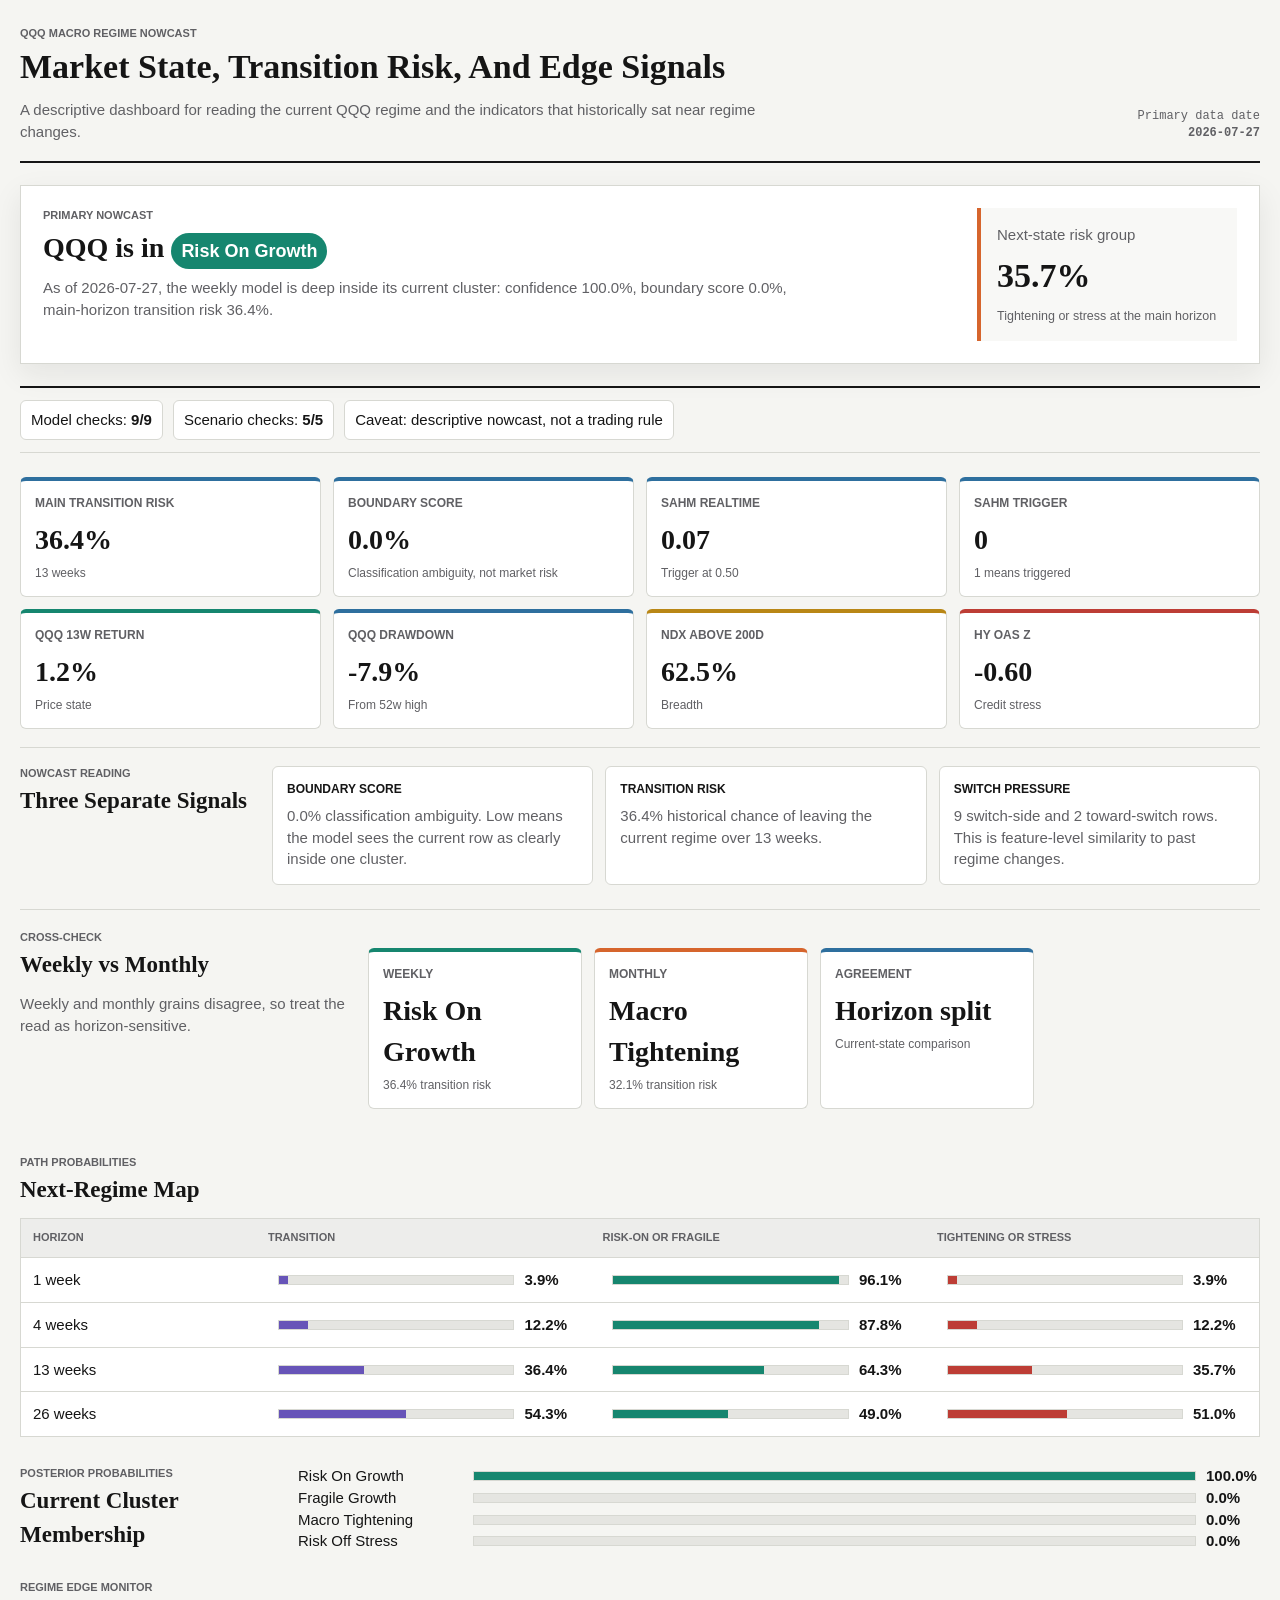
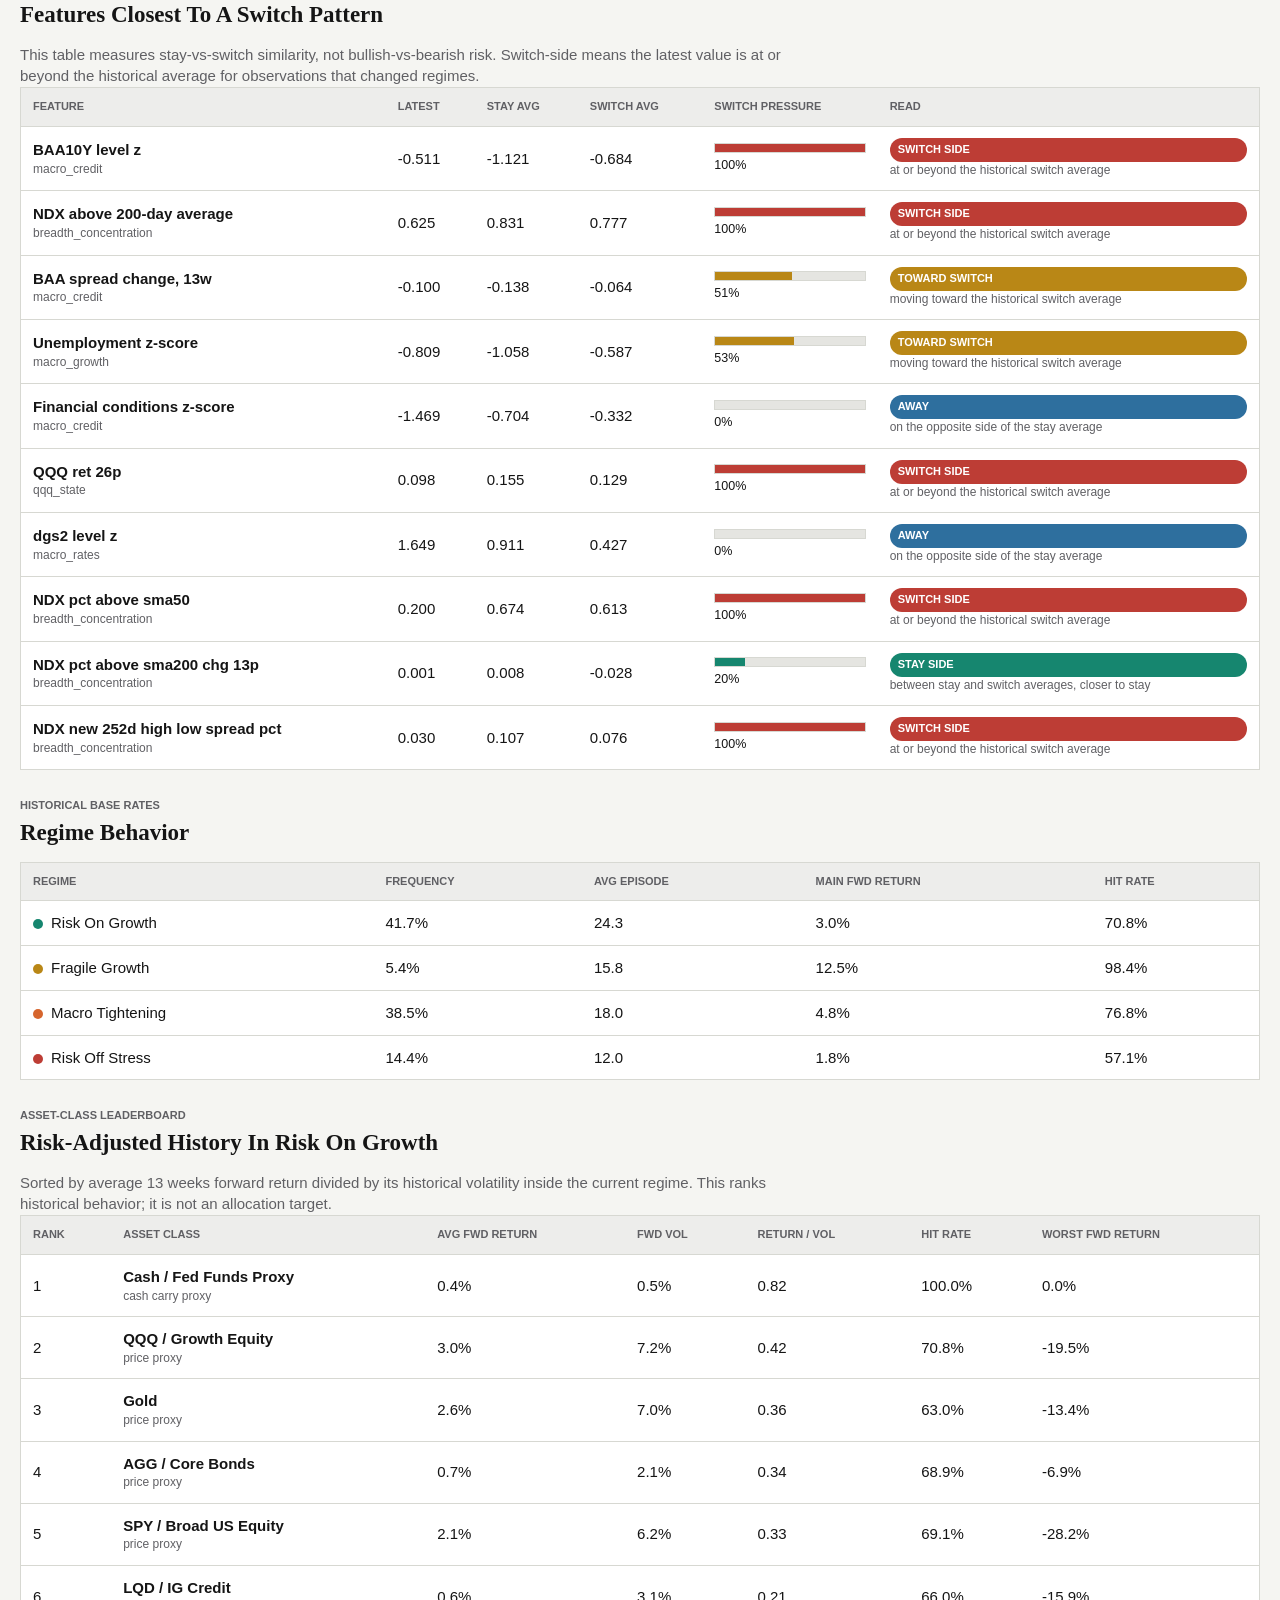
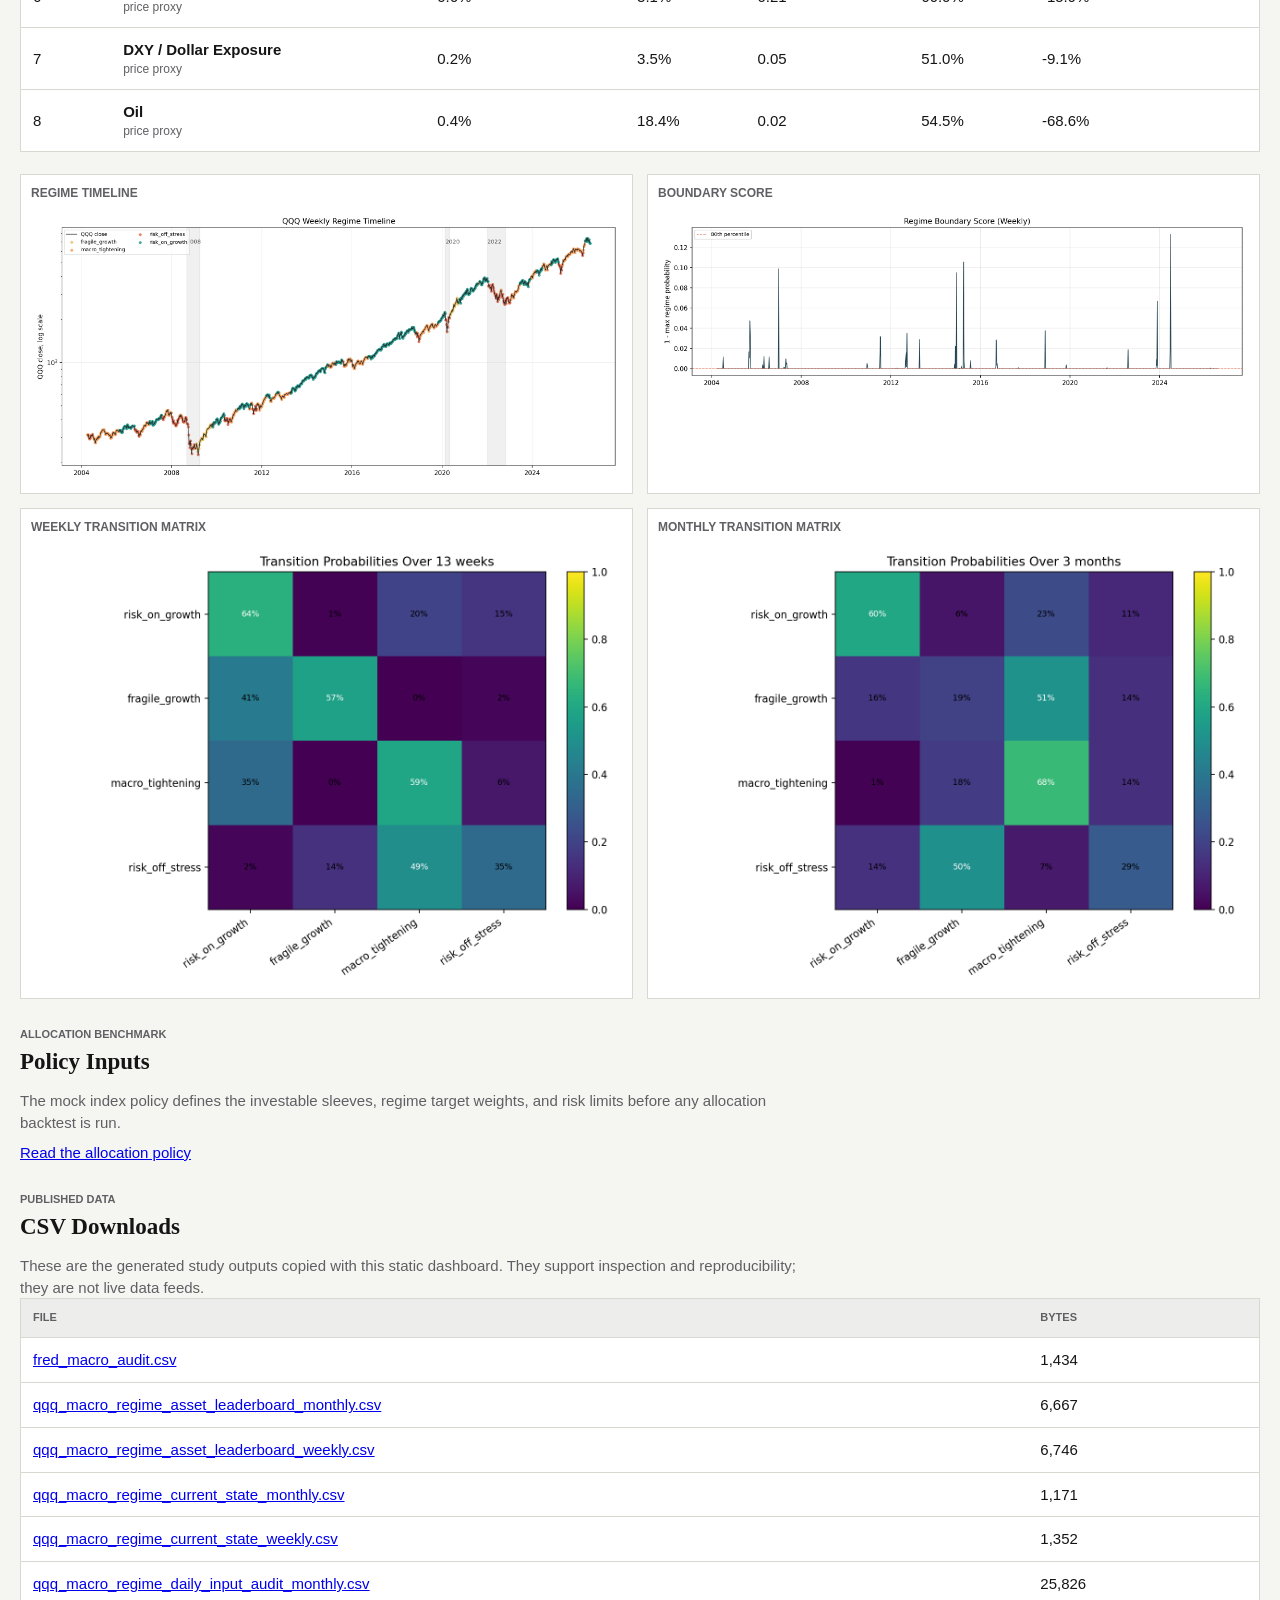
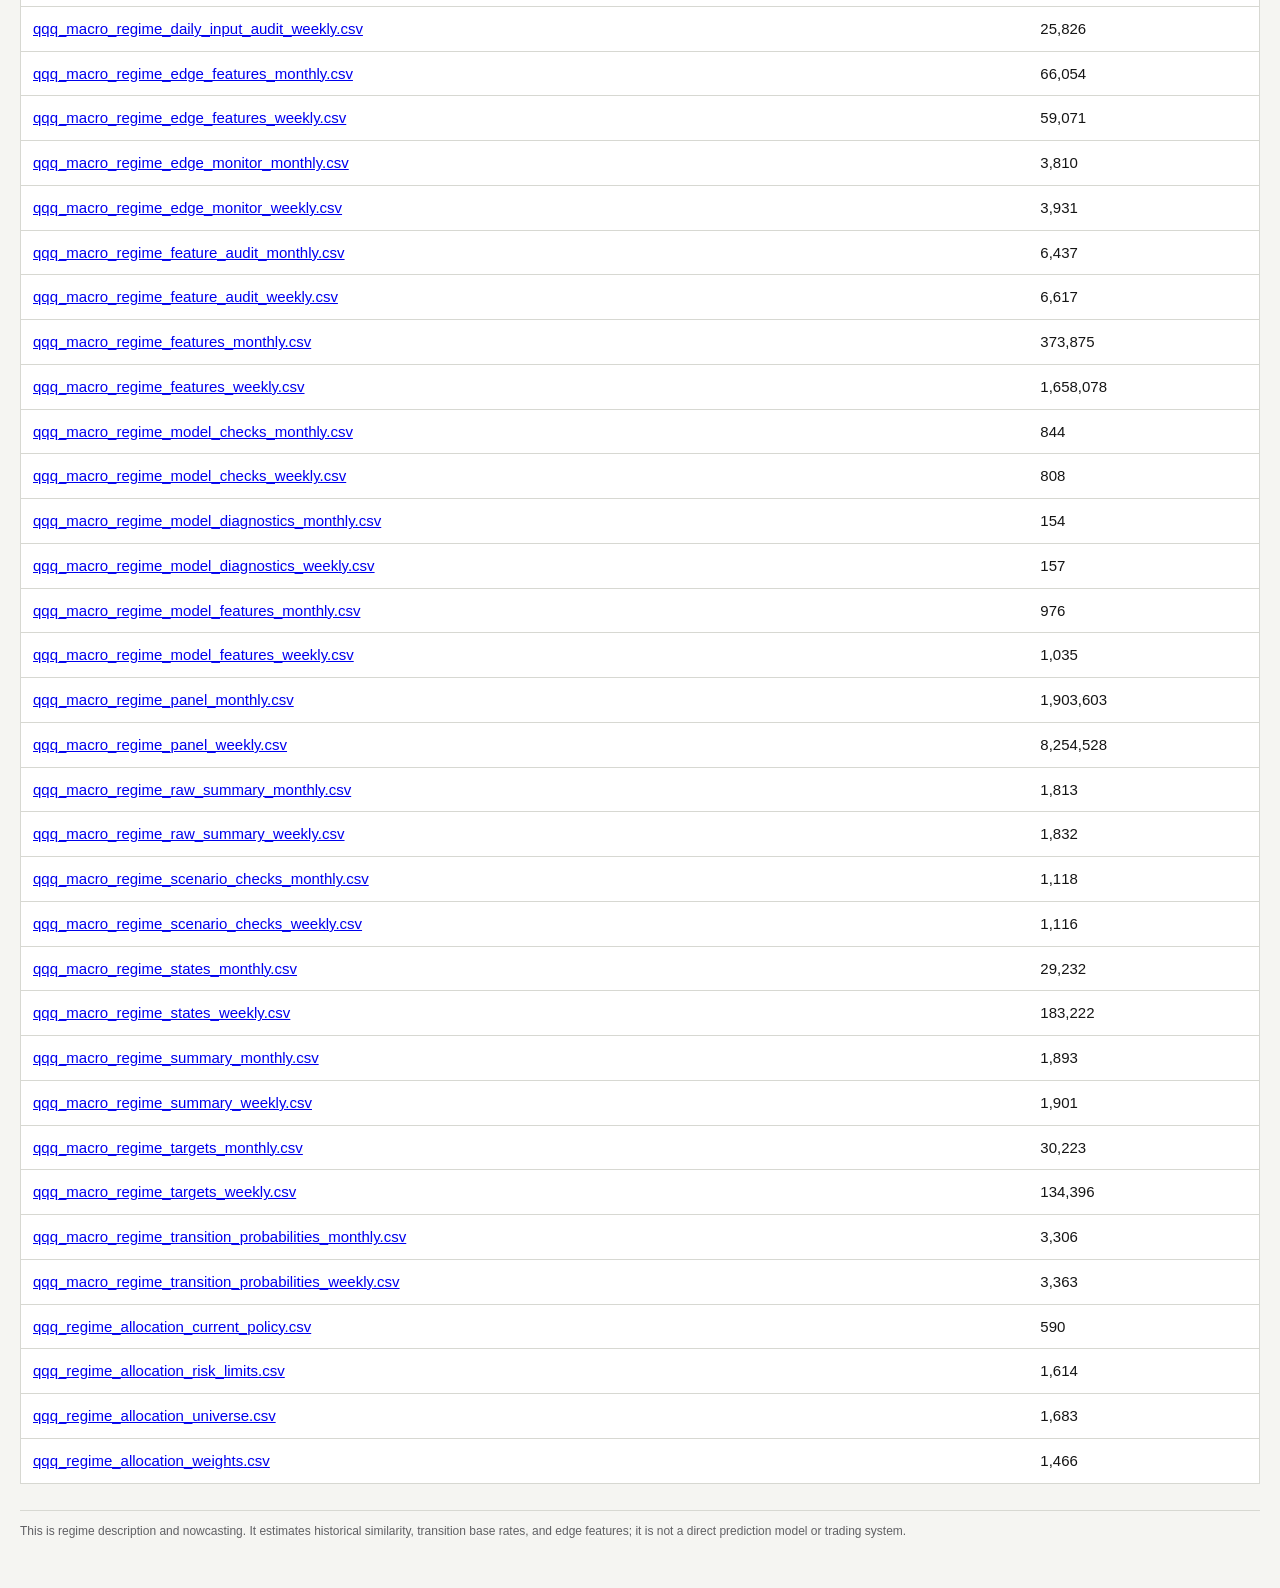
==== commit 5a1bd65b: "Update QQQ regime dashboard 2026-07-28" ====
--- a/docs/qqq-regime-dashboard/index.html
+++ b/docs/qqq-regime-dashboard/index.html
@@ -353,18 +353,18 @@
       </div>
       <div class="timestamp">
         <div>Primary data date</div>
-        <strong>2026-07-24</strong>
+        <strong>2026-07-27</strong>
       </div>
     </header>
-    <section class="current-strip"><div><div class="eyebrow">Primary nowcast</div><h1>QQQ is in <span class="regime-pill risk-on">Risk On Growth</span></h1><p>As of 2026-07-24, the weekly model is deep inside its current cluster: confidence 100.0%, boundary score 0.0%, main-horizon transition risk 36.4%.</p></div><div class="readout-box"><span>Next-state risk group</span><strong>35.7%</strong><small>Tightening or stress at the main horizon</small></div></section>
+    <section class="current-strip"><div><div class="eyebrow">Primary nowcast</div><h1>QQQ is in <span class="regime-pill risk-on">Risk On Growth</span></h1><p>As of 2026-07-27, the weekly model is deep inside its current cluster: confidence 100.0%, boundary score 0.0%, main-horizon transition risk 36.4%.</p></div><div class="readout-box"><span>Next-state risk group</span><strong>35.7%</strong><small>Tightening or stress at the main horizon</small></div></section>
     <section class="quality-strip"><span>Model checks: <strong>9/9</strong></span><span>Scenario checks: <strong>5/5</strong></span><span>Caveat: descriptive nowcast, not a trading rule</span></section>
-    <section class="metric-grid"><article class="metric neutral"><div class="metric-label">Main transition risk</div><div class="metric-value">36.4%</div><div class="metric-note">13 weeks</div></article><article class="metric neutral"><div class="metric-label">Boundary score</div><div class="metric-value">0.0%</div><div class="metric-note">Classification ambiguity, not market risk</div></article><article class="metric neutral"><div class="metric-label">Sahm realtime</div><div class="metric-value">0.07</div><div class="metric-note">Trigger at 0.50</div></article><article class="metric neutral"><div class="metric-label">Sahm trigger</div><div class="metric-value">0</div><div class="metric-note">1 means triggered</div></article><article class="metric risk-on"><div class="metric-label">QQQ 13w return</div><div class="metric-value">3.1%</div><div class="metric-note">Price state</div></article><article class="metric neutral"><div class="metric-label">QQQ drawdown</div><div class="metric-value">-7.6%</div><div class="metric-note">From 52w high</div></article><article class="metric fragile"><div class="metric-label">NDX above 200d</div><div class="metric-value">57.4%</div><div class="metric-note">Breadth</div></article><article class="metric stress"><div class="metric-label">HY OAS z</div><div class="metric-value">-0.67</div><div class="metric-note">Credit stress</div></article></section>
+    <section class="metric-grid"><article class="metric neutral"><div class="metric-label">Main transition risk</div><div class="metric-value">36.4%</div><div class="metric-note">13 weeks</div></article><article class="metric neutral"><div class="metric-label">Boundary score</div><div class="metric-value">0.0%</div><div class="metric-note">Classification ambiguity, not market risk</div></article><article class="metric neutral"><div class="metric-label">Sahm realtime</div><div class="metric-value">0.07</div><div class="metric-note">Trigger at 0.50</div></article><article class="metric neutral"><div class="metric-label">Sahm trigger</div><div class="metric-value">0</div><div class="metric-note">1 means triggered</div></article><article class="metric risk-on"><div class="metric-label">QQQ 13w return</div><div class="metric-value">1.2%</div><div class="metric-note">Price state</div></article><article class="metric neutral"><div class="metric-label">QQQ drawdown</div><div class="metric-value">-7.9%</div><div class="metric-note">From 52w high</div></article><article class="metric fragile"><div class="metric-label">NDX above 200d</div><div class="metric-value">62.5%</div><div class="metric-note">Breadth</div></article><article class="metric stress"><div class="metric-label">HY OAS z</div><div class="metric-value">-0.60</div><div class="metric-note">Credit stress</div></article></section>
     <section class="reading-guide"><div><div class="eyebrow">Nowcast reading</div><h2>Three Separate Signals</h2></div><article><strong>Boundary score</strong><span>0.0% classification ambiguity. Low means the model sees the current row as clearly inside one cluster.</span></article><article><strong>Transition risk</strong><span>36.4% historical chance of leaving the current regime over 13 weeks.</span></article><article><strong>Switch pressure</strong><span>9 switch-side and 2 toward-switch rows. This is feature-level similarity to past regime changes.</span></article></section>
     <section class="section split-section"><div><div class="eyebrow">Cross-check</div><h2>Weekly vs Monthly</h2><p>Weekly and monthly grains disagree, so treat the read as horizon-sensitive.</p></div><div class="comparison-grid"><article class="metric risk-on"><div class="metric-label">Weekly</div><div class="metric-value">Risk On Growth</div><div class="metric-note">36.4% transition risk</div></article><article class="metric tightening"><div class="metric-label">Monthly</div><div class="metric-value">Macro Tightening</div><div class="metric-note">32.1% transition risk</div></article><article class="metric neutral"><div class="metric-label">Agreement</div><div class="metric-value">Horizon split</div><div class="metric-note">Current-state comparison</div></article></div></section>
-    <section class="section"><div class="section-heading"><div><div class="eyebrow">Path probabilities</div><h2>Next-Regime Map</h2></div></div><table class="dashboard-table horizon-table"><thead><tr><th>Horizon</th><th>Transition</th><th>Risk-on or fragile</th><th>Tightening or stress</th></tr></thead><tbody><tr><td>1 week</td><td><div class="prob-row"><span></span><div class="prob-track"><div class="prob-fill accent" style="width:3.9%"></div></div><strong>3.9%</strong></div></td><td><div class="prob-row"><span></span><div class="prob-track"><div class="prob-fill risk-on" style="width:96.1%"></div></div><strong>96.1%</strong></div></td><td><div class="prob-row"><span></span><div class="prob-track"><div class="prob-fill stress" style="width:3.9%"></div></div><strong>3.9%</strong></div></td></tr><tr><td>4 weeks</td><td><div class="prob-row"><span></span><div class="prob-track"><div class="prob-fill accent" style="width:12.3%"></div></div><strong>12.3%</strong></div></td><td><div class="prob-row"><span></span><div class="prob-track"><div class="prob-fill risk-on" style="width:87.7%"></div></div><strong>87.7%</strong></div></td><td><div class="prob-row"><span></span><div class="prob-track"><div class="prob-fill stress" style="width:12.3%"></div></div><strong>12.3%</strong></div></td></tr><tr><td>13 weeks</td><td><div class="prob-row"><span></span><div class="prob-track"><div class="prob-fill accent" style="width:36.4%"></div></div><strong>36.4%</strong></div></td><td><div class="prob-row"><span></span><div class="prob-track"><div class="prob-fill risk-on" style="width:64.3%"></div></div><strong>64.3%</strong></div></td><td><div class="prob-row"><span></span><div class="prob-track"><div class="prob-fill stress" style="width:35.7%"></div></div><strong>35.7%</strong></div></td></tr><tr><td>26 weeks</td><td><div class="prob-row"><span></span><div class="prob-track"><div class="prob-fill accent" style="width:54.3%"></div></div><strong>54.3%</strong></div></td><td><div class="prob-row"><span></span><div class="prob-track"><div class="prob-fill risk-on" style="width:49.0%"></div></div><strong>49.0%</strong></div></td><td><div class="prob-row"><span></span><div class="prob-track"><div class="prob-fill stress" style="width:51.0%"></div></div><strong>51.0%</strong></div></td></tr></tbody></table></section>
+    <section class="section"><div class="section-heading"><div><div class="eyebrow">Path probabilities</div><h2>Next-Regime Map</h2></div></div><table class="dashboard-table horizon-table"><thead><tr><th>Horizon</th><th>Transition</th><th>Risk-on or fragile</th><th>Tightening or stress</th></tr></thead><tbody><tr><td>1 week</td><td><div class="prob-row"><span></span><div class="prob-track"><div class="prob-fill accent" style="width:3.9%"></div></div><strong>3.9%</strong></div></td><td><div class="prob-row"><span></span><div class="prob-track"><div class="prob-fill risk-on" style="width:96.1%"></div></div><strong>96.1%</strong></div></td><td><div class="prob-row"><span></span><div class="prob-track"><div class="prob-fill stress" style="width:3.9%"></div></div><strong>3.9%</strong></div></td></tr><tr><td>4 weeks</td><td><div class="prob-row"><span></span><div class="prob-track"><div class="prob-fill accent" style="width:12.2%"></div></div><strong>12.2%</strong></div></td><td><div class="prob-row"><span></span><div class="prob-track"><div class="prob-fill risk-on" style="width:87.8%"></div></div><strong>87.8%</strong></div></td><td><div class="prob-row"><span></span><div class="prob-track"><div class="prob-fill stress" style="width:12.2%"></div></div><strong>12.2%</strong></div></td></tr><tr><td>13 weeks</td><td><div class="prob-row"><span></span><div class="prob-track"><div class="prob-fill accent" style="width:36.4%"></div></div><strong>36.4%</strong></div></td><td><div class="prob-row"><span></span><div class="prob-track"><div class="prob-fill risk-on" style="width:64.3%"></div></div><strong>64.3%</strong></div></td><td><div class="prob-row"><span></span><div class="prob-track"><div class="prob-fill stress" style="width:35.7%"></div></div><strong>35.7%</strong></div></td></tr><tr><td>26 weeks</td><td><div class="prob-row"><span></span><div class="prob-track"><div class="prob-fill accent" style="width:54.3%"></div></div><strong>54.3%</strong></div></td><td><div class="prob-row"><span></span><div class="prob-track"><div class="prob-fill risk-on" style="width:49.0%"></div></div><strong>49.0%</strong></div></td><td><div class="prob-row"><span></span><div class="prob-track"><div class="prob-fill stress" style="width:51.0%"></div></div><strong>51.0%</strong></div></td></tr></tbody></table></section>
     <section class="section compact-section"><div><div class="eyebrow">Posterior probabilities</div><h2>Current Cluster Membership</h2></div><div class="probability-panel"><div class="prob-row"><span>Risk On Growth</span><div class="prob-track"><div class="prob-fill risk-on" style="width:100.0%"></div></div><strong>100.0%</strong></div><div class="prob-row"><span>Fragile Growth</span><div class="prob-track"><div class="prob-fill fragile" style="width:0.0%"></div></div><strong>0.0%</strong></div><div class="prob-row"><span>Macro Tightening</span><div class="prob-track"><div class="prob-fill tightening" style="width:0.0%"></div></div><strong>0.0%</strong></div><div class="prob-row"><span>Risk Off Stress</span><div class="prob-track"><div class="prob-fill stress" style="width:0.0%"></div></div><strong>0.0%</strong></div></div></section>
-    <section class="section"><div class="section-heading"><div><div class="eyebrow">Regime edge monitor</div><h2>Features Closest To A Switch Pattern</h2></div></div><p class="table-note">This table measures stay-vs-switch similarity, not bullish-vs-bearish risk. Switch-side means the latest value is at or beyond the historical average for observations that changed regimes.</p><table class="dashboard-table edge-table"><thead><tr><th>Feature</th><th>Latest</th><th>Stay avg</th><th>Switch avg</th><th>Switch pressure</th><th>Read</th></tr></thead><tbody><tr><td><strong>BAA10Y level z</strong><span>macro_credit</span></td><td>-0.596</td><td>-1.121</td><td>-0.684</td><td><div class="edge-track"><div class="edge-fill switch-side" style="width:100.0%"></div></div><small>100%</small></td><td><span class="status-badge switch-side">switch side</span><span>at or beyond the historical switch average</span></td></tr><tr><td><strong>NDX above 200-day average</strong><span>breadth_concentration</span></td><td>0.574</td><td>0.831</td><td>0.777</td><td><div class="edge-track"><div class="edge-fill switch-side" style="width:100.0%"></div></div><small>100%</small></td><td><span class="status-badge switch-side">switch side</span><span>at or beyond the historical switch average</span></td></tr><tr><td><strong>BAA spread change, 13w</strong><span>macro_credit</span></td><td>-0.120</td><td>-0.138</td><td>-0.064</td><td><div class="edge-track"><div class="edge-fill stay-side" style="width:24.2%"></div></div><small>24%</small></td><td><span class="status-badge stay-side">stay side</span><span>between stay and switch averages, closer to stay</span></td></tr><tr><td><strong>Unemployment z-score</strong><span>macro_growth</span></td><td>-0.809</td><td>-1.058</td><td>-0.587</td><td><div class="edge-track"><div class="edge-fill toward-switch" style="width:52.7%"></div></div><small>53%</small></td><td><span class="status-badge toward-switch">toward switch</span><span>moving toward the historical switch average</span></td></tr><tr><td><strong>Financial conditions z-score</strong><span>macro_credit</span></td><td>-1.480</td><td>-0.704</td><td>-0.332</td><td><div class="edge-track"><div class="edge-fill away" style="width:0.0%"></div></div><small>0%</small></td><td><span class="status-badge away">away</span><span>on the opposite side of the stay average</span></td></tr><tr><td><strong>QQQ ret 26p</strong><span>qqq_state</span></td><td>0.100</td><td>0.155</td><td>0.129</td><td><div class="edge-track"><div class="edge-fill switch-side" style="width:100.0%"></div></div><small>100%</small></td><td><span class="status-badge switch-side">switch side</span><span>at or beyond the historical switch average</span></td></tr><tr><td><strong>dgs2 level z</strong><span>macro_rates</span></td><td>1.826</td><td>0.911</td><td>0.427</td><td><div class="edge-track"><div class="edge-fill away" style="width:0.0%"></div></div><small>0%</small></td><td><span class="status-badge away">away</span><span>on the opposite side of the stay average</span></td></tr><tr><td><strong>NDX pct above sma50</strong><span>breadth_concentration</span></td><td>0.396</td><td>0.674</td><td>0.613</td><td><div class="edge-track"><div class="edge-fill switch-side" style="width:100.0%"></div></div><small>100%</small></td><td><span class="status-badge switch-side">switch side</span><span>at or beyond the historical switch average</span></td></tr><tr><td><strong>NDX pct above sma200 chg 13p</strong><span>breadth_concentration</span></td><td>-0.020</td><td>0.008</td><td>-0.028</td><td><div class="edge-track"><div class="edge-fill toward-switch" style="width:77.1%"></div></div><small>77%</small></td><td><span class="status-badge toward-switch">toward switch</span><span>moving toward the historical switch average</span></td></tr><tr><td><strong>NDX new 252d high low spread pct</strong><span>breadth_concentration</span></td><td>0.010</td><td>0.107</td><td>0.076</td><td><div class="edge-track"><div class="edge-fill switch-side" style="width:100.0%"></div></div><small>100%</small></td><td><span class="status-badge switch-side">switch side</span><span>at or beyond the historical switch average</span></td></tr></tbody></table></section>
-    <section class="section"><div class="eyebrow">Historical base rates</div><h2>Regime Behavior</h2><table class="dashboard-table"><thead><tr><th>Regime</th><th>Frequency</th><th>Avg episode</th><th>Main fwd return</th><th>Hit rate</th></tr></thead><tbody><tr><td><span class="regime-dot risk-on"></span>Risk On Growth</td><td>41.6%</td><td>24.2</td><td>3.0%</td><td>70.8%</td></tr><tr><td><span class="regime-dot fragile"></span>Fragile Growth</td><td>5.4%</td><td>15.8</td><td>12.5%</td><td>98.4%</td></tr><tr><td><span class="regime-dot tightening"></span>Macro Tightening</td><td>38.5%</td><td>18.0</td><td>4.8%</td><td>76.8%</td></tr><tr><td><span class="regime-dot stress"></span>Risk Off Stress</td><td>14.4%</td><td>12.0</td><td>1.8%</td><td>57.1%</td></tr></tbody></table></section>
+    <section class="section"><div class="section-heading"><div><div class="eyebrow">Regime edge monitor</div><h2>Features Closest To A Switch Pattern</h2></div></div><p class="table-note">This table measures stay-vs-switch similarity, not bullish-vs-bearish risk. Switch-side means the latest value is at or beyond the historical average for observations that changed regimes.</p><table class="dashboard-table edge-table"><thead><tr><th>Feature</th><th>Latest</th><th>Stay avg</th><th>Switch avg</th><th>Switch pressure</th><th>Read</th></tr></thead><tbody><tr><td><strong>BAA10Y level z</strong><span>macro_credit</span></td><td>-0.511</td><td>-1.121</td><td>-0.684</td><td><div class="edge-track"><div class="edge-fill switch-side" style="width:100.0%"></div></div><small>100%</small></td><td><span class="status-badge switch-side">switch side</span><span>at or beyond the historical switch average</span></td></tr><tr><td><strong>NDX above 200-day average</strong><span>breadth_concentration</span></td><td>0.625</td><td>0.831</td><td>0.777</td><td><div class="edge-track"><div class="edge-fill switch-side" style="width:100.0%"></div></div><small>100%</small></td><td><span class="status-badge switch-side">switch side</span><span>at or beyond the historical switch average</span></td></tr><tr><td><strong>BAA spread change, 13w</strong><span>macro_credit</span></td><td>-0.100</td><td>-0.138</td><td>-0.064</td><td><div class="edge-track"><div class="edge-fill toward-switch" style="width:51.4%"></div></div><small>51%</small></td><td><span class="status-badge toward-switch">toward switch</span><span>moving toward the historical switch average</span></td></tr><tr><td><strong>Unemployment z-score</strong><span>macro_growth</span></td><td>-0.809</td><td>-1.058</td><td>-0.587</td><td><div class="edge-track"><div class="edge-fill toward-switch" style="width:52.7%"></div></div><small>53%</small></td><td><span class="status-badge toward-switch">toward switch</span><span>moving toward the historical switch average</span></td></tr><tr><td><strong>Financial conditions z-score</strong><span>macro_credit</span></td><td>-1.469</td><td>-0.704</td><td>-0.332</td><td><div class="edge-track"><div class="edge-fill away" style="width:0.0%"></div></div><small>0%</small></td><td><span class="status-badge away">away</span><span>on the opposite side of the stay average</span></td></tr><tr><td><strong>QQQ ret 26p</strong><span>qqq_state</span></td><td>0.098</td><td>0.155</td><td>0.129</td><td><div class="edge-track"><div class="edge-fill switch-side" style="width:100.0%"></div></div><small>100%</small></td><td><span class="status-badge switch-side">switch side</span><span>at or beyond the historical switch average</span></td></tr><tr><td><strong>dgs2 level z</strong><span>macro_rates</span></td><td>1.649</td><td>0.911</td><td>0.427</td><td><div class="edge-track"><div class="edge-fill away" style="width:0.0%"></div></div><small>0%</small></td><td><span class="status-badge away">away</span><span>on the opposite side of the stay average</span></td></tr><tr><td><strong>NDX pct above sma50</strong><span>breadth_concentration</span></td><td>0.200</td><td>0.674</td><td>0.613</td><td><div class="edge-track"><div class="edge-fill switch-side" style="width:100.0%"></div></div><small>100%</small></td><td><span class="status-badge switch-side">switch side</span><span>at or beyond the historical switch average</span></td></tr><tr><td><strong>NDX pct above sma200 chg 13p</strong><span>breadth_concentration</span></td><td>0.001</td><td>0.008</td><td>-0.028</td><td><div class="edge-track"><div class="edge-fill stay-side" style="width:19.7%"></div></div><small>20%</small></td><td><span class="status-badge stay-side">stay side</span><span>between stay and switch averages, closer to stay</span></td></tr><tr><td><strong>NDX new 252d high low spread pct</strong><span>breadth_concentration</span></td><td>0.030</td><td>0.107</td><td>0.076</td><td><div class="edge-track"><div class="edge-fill switch-side" style="width:100.0%"></div></div><small>100%</small></td><td><span class="status-badge switch-side">switch side</span><span>at or beyond the historical switch average</span></td></tr></tbody></table></section>
+    <section class="section"><div class="eyebrow">Historical base rates</div><h2>Regime Behavior</h2><table class="dashboard-table"><thead><tr><th>Regime</th><th>Frequency</th><th>Avg episode</th><th>Main fwd return</th><th>Hit rate</th></tr></thead><tbody><tr><td><span class="regime-dot risk-on"></span>Risk On Growth</td><td>41.7%</td><td>24.3</td><td>3.0%</td><td>70.8%</td></tr><tr><td><span class="regime-dot fragile"></span>Fragile Growth</td><td>5.4%</td><td>15.8</td><td>12.5%</td><td>98.4%</td></tr><tr><td><span class="regime-dot tightening"></span>Macro Tightening</td><td>38.5%</td><td>18.0</td><td>4.8%</td><td>76.8%</td></tr><tr><td><span class="regime-dot stress"></span>Risk Off Stress</td><td>14.4%</td><td>12.0</td><td>1.8%</td><td>57.1%</td></tr></tbody></table></section>
     <section class="section"><div class="eyebrow">Asset-class leaderboard</div><h2>Risk-Adjusted History In Risk On Growth</h2><p class="table-note">Sorted by average 13 weeks forward return divided by its historical volatility inside the current regime. This ranks historical behavior; it is not an allocation target.</p><table class="dashboard-table"><thead><tr><th>Rank</th><th>Asset class</th><th>Avg fwd return</th><th>Fwd vol</th><th>Return / vol</th><th>Hit rate</th><th>Worst fwd return</th></tr></thead><tbody><tr><td>1</td><td><strong>Cash / Fed Funds Proxy</strong><span>cash carry proxy</span></td><td>0.4%</td><td>0.5%</td><td>0.82</td><td>100.0%</td><td>0.0%</td></tr><tr><td>2</td><td><strong>QQQ / Growth Equity</strong><span>price proxy</span></td><td>3.0%</td><td>7.2%</td><td>0.42</td><td>70.8%</td><td>-19.5%</td></tr><tr><td>3</td><td><strong>Gold</strong><span>price proxy</span></td><td>2.6%</td><td>7.0%</td><td>0.36</td><td>63.0%</td><td>-13.4%</td></tr><tr><td>4</td><td><strong>AGG / Core Bonds</strong><span>price proxy</span></td><td>0.7%</td><td>2.1%</td><td>0.34</td><td>68.9%</td><td>-6.9%</td></tr><tr><td>5</td><td><strong>SPY / Broad US Equity</strong><span>price proxy</span></td><td>2.1%</td><td>6.2%</td><td>0.33</td><td>69.1%</td><td>-28.2%</td></tr><tr><td>6</td><td><strong>LQD / IG Credit</strong><span>price proxy</span></td><td>0.6%</td><td>3.1%</td><td>0.21</td><td>66.0%</td><td>-15.9%</td></tr><tr><td>7</td><td><strong>DXY / Dollar Exposure</strong><span>price proxy</span></td><td>0.2%</td><td>3.5%</td><td>0.05</td><td>51.0%</td><td>-9.1%</td></tr><tr><td>8</td><td><strong>Oil</strong><span>price proxy</span></td><td>0.4%</td><td>18.4%</td><td>0.02</td><td>54.5%</td><td>-68.6%</td></tr></tbody></table></section>
     <section class="plot-grid"><figure><figcaption>Regime timeline</figcaption><img src="plots/qqq_regime_timeline_weekly.png" alt="QQQ weekly regime timeline"></figure><figure><figcaption>Boundary score</figcaption><img src="plots/qqq_boundary_score_weekly.png" alt="QQQ weekly boundary score"></figure><figure><figcaption>Weekly transition matrix</figcaption><img src="plots/qqq_transition_heatmap_13p_weekly.png" alt="Weekly transition heatmap"></figure><figure><figcaption>Monthly transition matrix</figcaption><img src="plots/qqq_transition_heatmap_3p_monthly.png" alt="Monthly transition heatmap"></figure></section>
     <section class="section">
@@ -379,7 +379,7 @@
   <p class="table-note">These are the generated study outputs copied with this static dashboard. They support inspection and reproducibility; they are not live data feeds.</p>
   <table class="dashboard-table">
     <thead><tr><th>File</th><th>Bytes</th></tr></thead>
-    <tbody><tr><td><a href="data/fred_macro_audit.csv">fred_macro_audit.csv</a></td><td>1,434</td></tr><tr><td><a href="data/qqq_macro_regime_asset_leaderboard_monthly.csv">qqq_macro_regime_asset_leaderboard_monthly.csv</a></td><td>6,665</td></tr><tr><td><a href="data/qqq_macro_regime_asset_leaderboard_weekly.csv">qqq_macro_regime_asset_leaderboard_weekly.csv</a></td><td>6,739</td></tr><tr><td><a href="data/qqq_macro_regime_current_state_monthly.csv">qqq_macro_regime_current_state_monthly.csv</a></td><td>1,175</td></tr><tr><td><a href="data/qqq_macro_regime_current_state_weekly.csv">qqq_macro_regime_current_state_weekly.csv</a></td><td>1,361</td></tr><tr><td><a href="data/qqq_macro_regime_daily_input_audit_monthly.csv">qqq_macro_regime_daily_input_audit_monthly.csv</a></td><td>25,822</td></tr><tr><td><a href="data/qqq_macro_regime_daily_input_audit_weekly.csv">qqq_macro_regime_daily_input_audit_weekly.csv</a></td><td>25,822</td></tr><tr><td><a href="data/qqq_macro_regime_edge_features_monthly.csv">qqq_macro_regime_edge_features_monthly.csv</a></td><td>66,360</td></tr><tr><td><a href="data/qqq_macro_regime_edge_features_weekly.csv">qqq_macro_regime_edge_features_weekly.csv</a></td><td>59,246</td></tr><tr><td><a href="data/qqq_macro_regime_edge_monitor_monthly.csv">qqq_macro_regime_edge_monitor_monthly.csv</a></td><td>3,839</td></tr><tr><td><a href="data/qqq_macro_regime_edge_monitor_weekly.csv">qqq_macro_regime_edge_monitor_weekly.csv</a></td><td>3,958</td></tr><tr><td><a href="data/qqq_macro_regime_feature_audit_monthly.csv">qqq_macro_regime_feature_audit_monthly.csv</a></td><td>6,437</td></tr><tr><td><a href="data/qqq_macro_regime_feature_audit_weekly.csv">qqq_macro_regime_feature_audit_weekly.csv</a></td><td>6,618</td></tr><tr><td><a href="data/qqq_macro_regime_features_monthly.csv">qqq_macro_regime_features_monthly.csv</a></td><td>373,887</td></tr><tr><td><a href="data/qqq_macro_regime_features_weekly.csv">qqq_macro_regime_features_weekly.csv</a></td><td>1,656,626</td></tr><tr><td><a href="data/qqq_macro_regime_model_checks_monthly.csv">qqq_macro_regime_model_checks_monthly.csv</a></td><td>844</td></tr><tr><td><a href="data/qqq_macro_regime_model_checks_weekly.csv">qqq_macro_regime_model_checks_weekly.csv</a></td><td>846</td></tr><tr><td><a href="data/qqq_macro_regime_model_diagnostics_monthly.csv">qqq_macro_regime_model_diagnostics_monthly.csv</a></td><td>154</td></tr><tr><td><a href="data/qqq_macro_regime_model_diagnostics_weekly.csv">qqq_macro_regime_model_diagnostics_weekly.csv</a></td><td>155</td></tr><tr><td><a href="data/qqq_macro_regime_model_features_monthly.csv">qqq_macro_regime_model_features_monthly.csv</a></td><td>976</td></tr><tr><td><a href="data/qqq_macro_regime_model_features_weekly.csv">qqq_macro_regime_model_features_weekly.csv</a></td><td>1,035</td></tr><tr><td><a href="data/qqq_macro_regime_panel_monthly.csv">qqq_macro_regime_panel_monthly.csv</a></td><td>1,903,939</td></tr><tr><td><a href="data/qqq_macro_regime_panel_weekly.csv">qqq_macro_regime_panel_weekly.csv</a></td><td>8,248,644</td></tr><tr><td><a href="data/qqq_macro_regime_raw_summary_monthly.csv">qqq_macro_regime_raw_summary_monthly.csv</a></td><td>1,806</td></tr><tr><td><a href="data/qqq_macro_regime_raw_summary_weekly.csv">qqq_macro_regime_raw_summary_weekly.csv</a></td><td>1,834</td></tr><tr><td><a href="data/qqq_macro_regime_scenario_checks_monthly.csv">qqq_macro_regime_scenario_checks_monthly.csv</a></td><td>1,118</td></tr><tr><td><a href="data/qqq_macro_regime_scenario_checks_weekly.csv">qqq_macro_regime_scenario_checks_weekly.csv</a></td><td>1,116</td></tr><tr><td><a href="data/qqq_macro_regime_states_monthly.csv">qqq_macro_regime_states_monthly.csv</a></td><td>29,206</td></tr><tr><td><a href="data/qqq_macro_regime_states_weekly.csv">qqq_macro_regime_states_weekly.csv</a></td><td>182,805</td></tr><tr><td><a href="data/qqq_macro_regime_summary_monthly.csv">qqq_macro_regime_summary_monthly.csv</a></td><td>1,888</td></tr><tr><td><a href="data/qqq_macro_regime_summary_weekly.csv">qqq_macro_regime_summary_weekly.csv</a></td><td>1,897</td></tr><tr><td><a href="data/qqq_macro_regime_targets_monthly.csv">qqq_macro_regime_targets_monthly.csv</a></td><td>30,222</td></tr><tr><td><a href="data/qqq_macro_regime_targets_weekly.csv">qqq_macro_regime_targets_weekly.csv</a></td><td>134,278</td></tr><tr><td><a href="data/qqq_macro_regime_transition_probabilities_monthly.csv">qqq_macro_regime_transition_probabilities_monthly.csv</a></td><td>3,306</td></tr><tr><td><a href="data/qqq_macro_regime_transition_probabilities_weekly.csv">qqq_macro_regime_transition_probabilities_weekly.csv</a></td><td>3,362</td></tr><tr><td><a href="data/qqq_regime_allocation_current_policy.csv">qqq_regime_allocation_current_policy.csv</a></td><td>590</td></tr><tr><td><a href="data/qqq_regime_allocation_risk_limits.csv">qqq_regime_allocation_risk_limits.csv</a></td><td>1,614</td></tr><tr><td><a href="data/qqq_regime_allocation_universe.csv">qqq_regime_allocation_universe.csv</a></td><td>1,683</td></tr><tr><td><a href="data/qqq_regime_allocation_weights.csv">qqq_regime_allocation_weights.csv</a></td><td>1,466</td></tr></tbody>
+    <tbody><tr><td><a href="data/fred_macro_audit.csv">fred_macro_audit.csv</a></td><td>1,434</td></tr><tr><td><a href="data/qqq_macro_regime_asset_leaderboard_monthly.csv">qqq_macro_regime_asset_leaderboard_monthly.csv</a></td><td>6,667</td></tr><tr><td><a href="data/qqq_macro_regime_asset_leaderboard_weekly.csv">qqq_macro_regime_asset_leaderboard_weekly.csv</a></td><td>6,746</td></tr><tr><td><a href="data/qqq_macro_regime_current_state_monthly.csv">qqq_macro_regime_current_state_monthly.csv</a></td><td>1,171</td></tr><tr><td><a href="data/qqq_macro_regime_current_state_weekly.csv">qqq_macro_regime_current_state_weekly.csv</a></td><td>1,352</td></tr><tr><td><a href="data/qqq_macro_regime_daily_input_audit_monthly.csv">qqq_macro_regime_daily_input_audit_monthly.csv</a></td><td>25,826</td></tr><tr><td><a href="data/qqq_macro_regime_daily_input_audit_weekly.csv">qqq_macro_regime_daily_input_audit_weekly.csv</a></td><td>25,826</td></tr><tr><td><a href="data/qqq_macro_regime_edge_features_monthly.csv">qqq_macro_regime_edge_features_monthly.csv</a></td><td>66,054</td></tr><tr><td><a href="data/qqq_macro_regime_edge_features_weekly.csv">qqq_macro_regime_edge_features_weekly.csv</a></td><td>59,071</td></tr><tr><td><a href="data/qqq_macro_regime_edge_monitor_monthly.csv">qqq_macro_regime_edge_monitor_monthly.csv</a></td><td>3,810</td></tr><tr><td><a href="data/qqq_macro_regime_edge_monitor_weekly.csv">qqq_macro_regime_edge_monitor_weekly.csv</a></td><td>3,931</td></tr><tr><td><a href="data/qqq_macro_regime_feature_audit_monthly.csv">qqq_macro_regime_feature_audit_monthly.csv</a></td><td>6,437</td></tr><tr><td><a href="data/qqq_macro_regime_feature_audit_weekly.csv">qqq_macro_regime_feature_audit_weekly.csv</a></td><td>6,617</td></tr><tr><td><a href="data/qqq_macro_regime_features_monthly.csv">qqq_macro_regime_features_monthly.csv</a></td><td>373,875</td></tr><tr><td><a href="data/qqq_macro_regime_features_weekly.csv">qqq_macro_regime_features_weekly.csv</a></td><td>1,658,078</td></tr><tr><td><a href="data/qqq_macro_regime_model_checks_monthly.csv">qqq_macro_regime_model_checks_monthly.csv</a></td><td>844</td></tr><tr><td><a href="data/qqq_macro_regime_model_checks_weekly.csv">qqq_macro_regime_model_checks_weekly.csv</a></td><td>808</td></tr><tr><td><a href="data/qqq_macro_regime_model_diagnostics_monthly.csv">qqq_macro_regime_model_diagnostics_monthly.csv</a></td><td>154</td></tr><tr><td><a href="data/qqq_macro_regime_model_diagnostics_weekly.csv">qqq_macro_regime_model_diagnostics_weekly.csv</a></td><td>157</td></tr><tr><td><a href="data/qqq_macro_regime_model_features_monthly.csv">qqq_macro_regime_model_features_monthly.csv</a></td><td>976</td></tr><tr><td><a href="data/qqq_macro_regime_model_features_weekly.csv">qqq_macro_regime_model_features_weekly.csv</a></td><td>1,035</td></tr><tr><td><a href="data/qqq_macro_regime_panel_monthly.csv">qqq_macro_regime_panel_monthly.csv</a></td><td>1,903,603</td></tr><tr><td><a href="data/qqq_macro_regime_panel_weekly.csv">qqq_macro_regime_panel_weekly.csv</a></td><td>8,254,528</td></tr><tr><td><a href="data/qqq_macro_regime_raw_summary_monthly.csv">qqq_macro_regime_raw_summary_monthly.csv</a></td><td>1,813</td></tr><tr><td><a href="data/qqq_macro_regime_raw_summary_weekly.csv">qqq_macro_regime_raw_summary_weekly.csv</a></td><td>1,832</td></tr><tr><td><a href="data/qqq_macro_regime_scenario_checks_monthly.csv">qqq_macro_regime_scenario_checks_monthly.csv</a></td><td>1,118</td></tr><tr><td><a href="data/qqq_macro_regime_scenario_checks_weekly.csv">qqq_macro_regime_scenario_checks_weekly.csv</a></td><td>1,116</td></tr><tr><td><a href="data/qqq_macro_regime_states_monthly.csv">qqq_macro_regime_states_monthly.csv</a></td><td>29,232</td></tr><tr><td><a href="data/qqq_macro_regime_states_weekly.csv">qqq_macro_regime_states_weekly.csv</a></td><td>183,222</td></tr><tr><td><a href="data/qqq_macro_regime_summary_monthly.csv">qqq_macro_regime_summary_monthly.csv</a></td><td>1,893</td></tr><tr><td><a href="data/qqq_macro_regime_summary_weekly.csv">qqq_macro_regime_summary_weekly.csv</a></td><td>1,901</td></tr><tr><td><a href="data/qqq_macro_regime_targets_monthly.csv">qqq_macro_regime_targets_monthly.csv</a></td><td>30,223</td></tr><tr><td><a href="data/qqq_macro_regime_targets_weekly.csv">qqq_macro_regime_targets_weekly.csv</a></td><td>134,396</td></tr><tr><td><a href="data/qqq_macro_regime_transition_probabilities_monthly.csv">qqq_macro_regime_transition_probabilities_monthly.csv</a></td><td>3,306</td></tr><tr><td><a href="data/qqq_macro_regime_transition_probabilities_weekly.csv">qqq_macro_regime_transition_probabilities_weekly.csv</a></td><td>3,363</td></tr><tr><td><a href="data/qqq_regime_allocation_current_policy.csv">qqq_regime_allocation_current_policy.csv</a></td><td>590</td></tr><tr><td><a href="data/qqq_regime_allocation_risk_limits.csv">qqq_regime_allocation_risk_limits.csv</a></td><td>1,614</td></tr><tr><td><a href="data/qqq_regime_allocation_universe.csv">qqq_regime_allocation_universe.csv</a></td><td>1,683</td></tr><tr><td><a href="data/qqq_regime_allocation_weights.csv">qqq_regime_allocation_weights.csv</a></td><td>1,466</td></tr></tbody>
   </table>
 </section>
 <footer>
